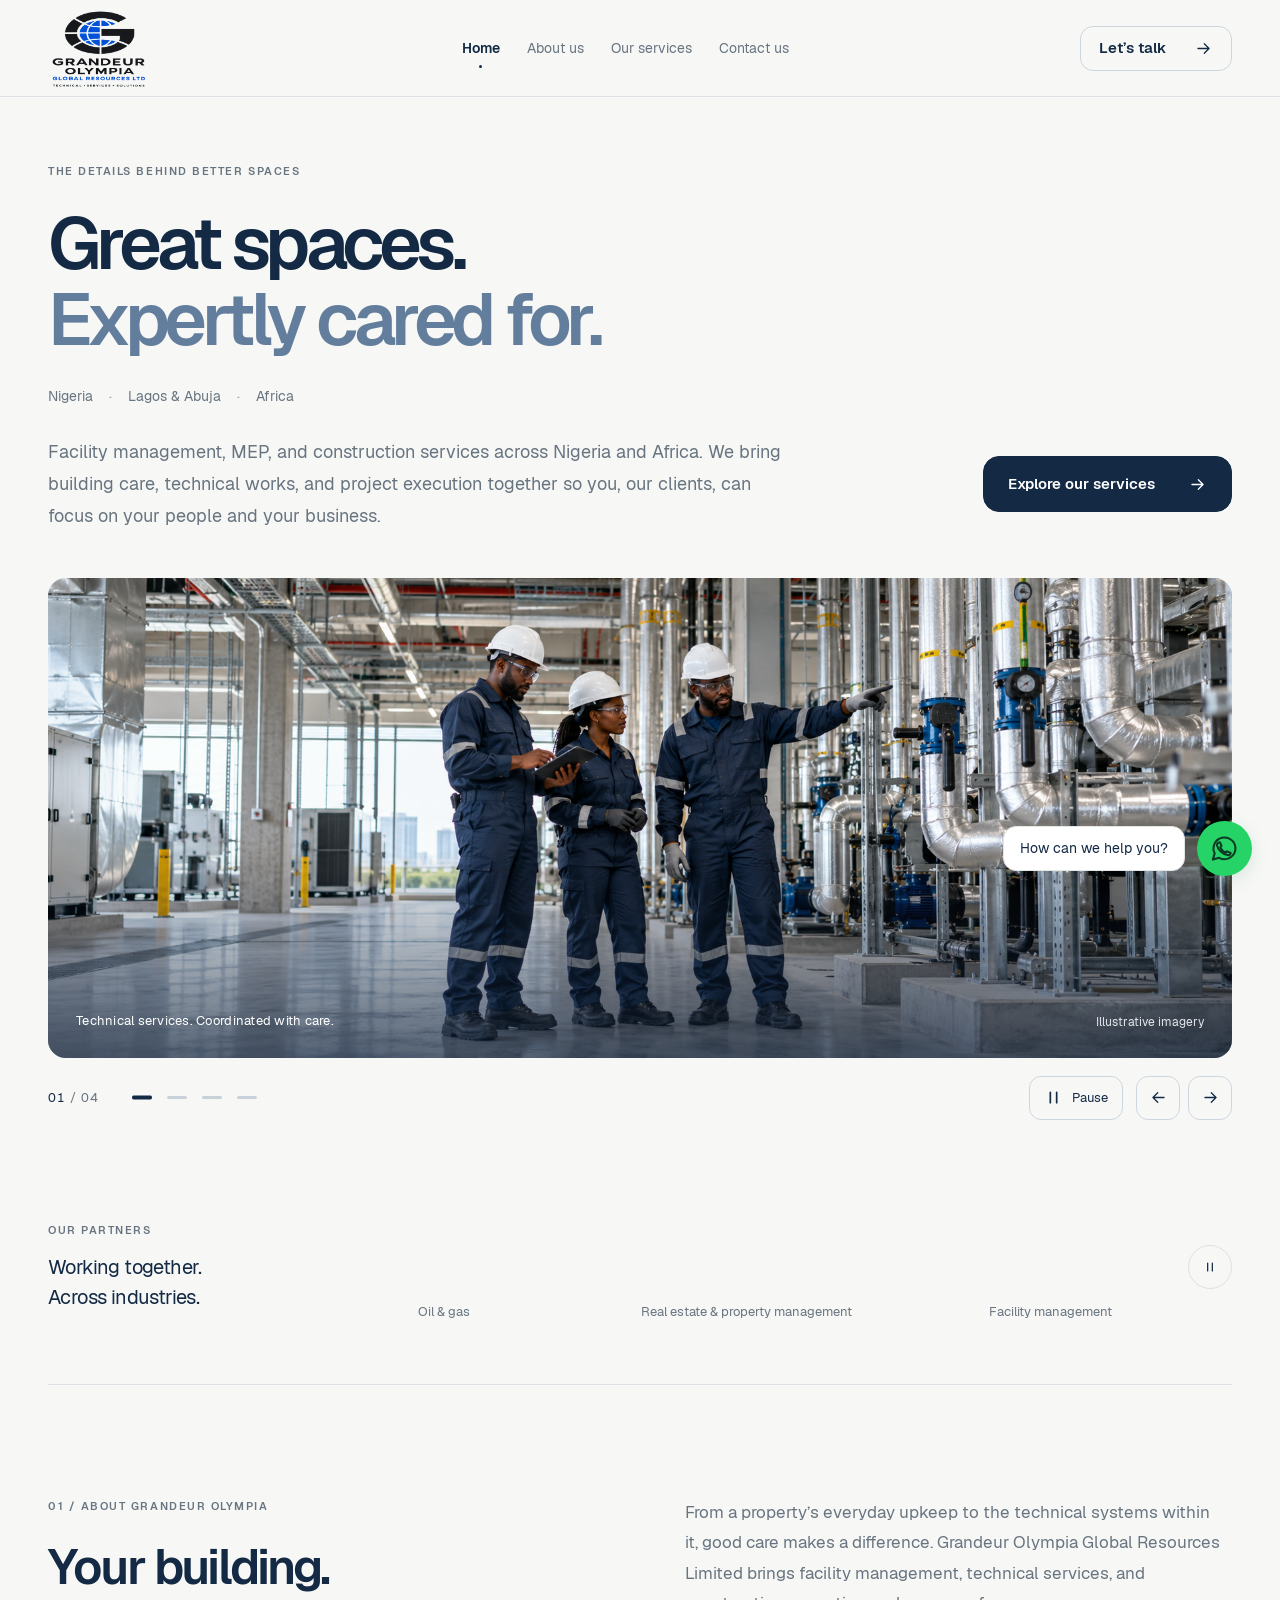
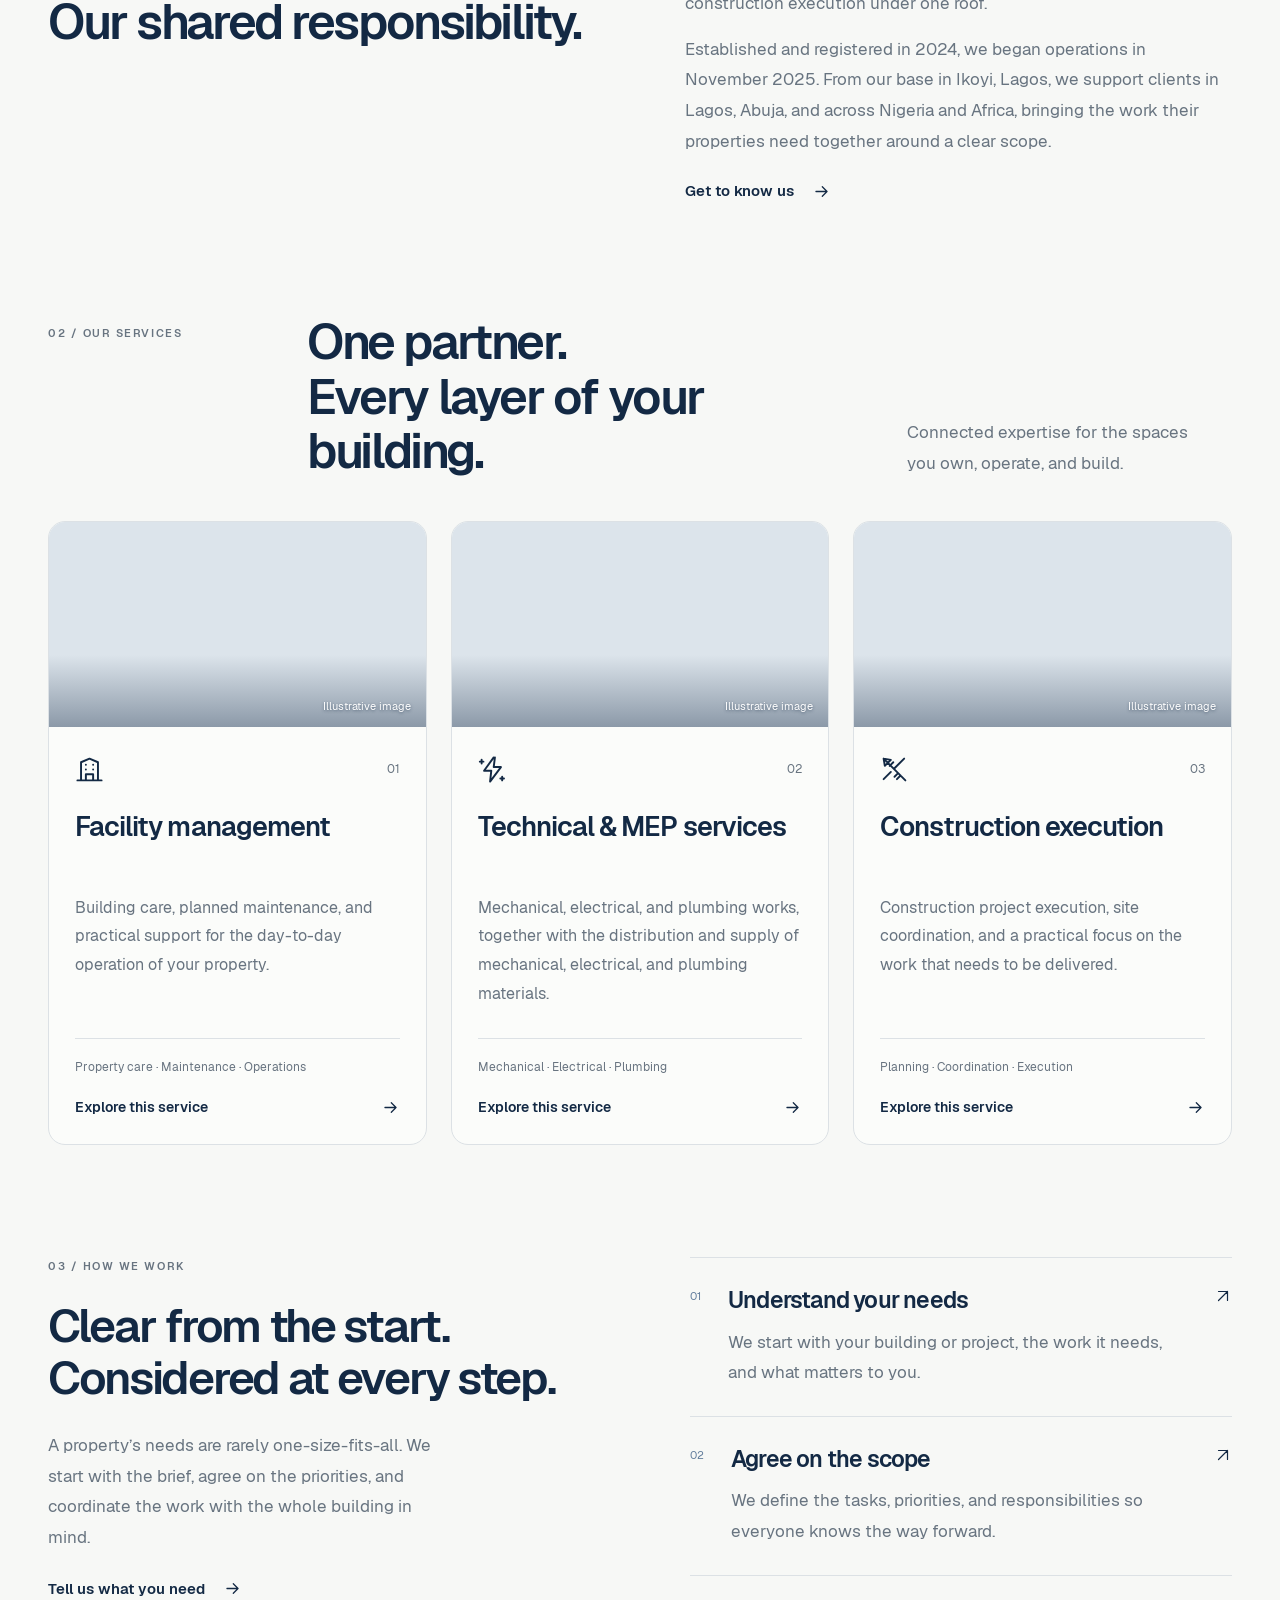
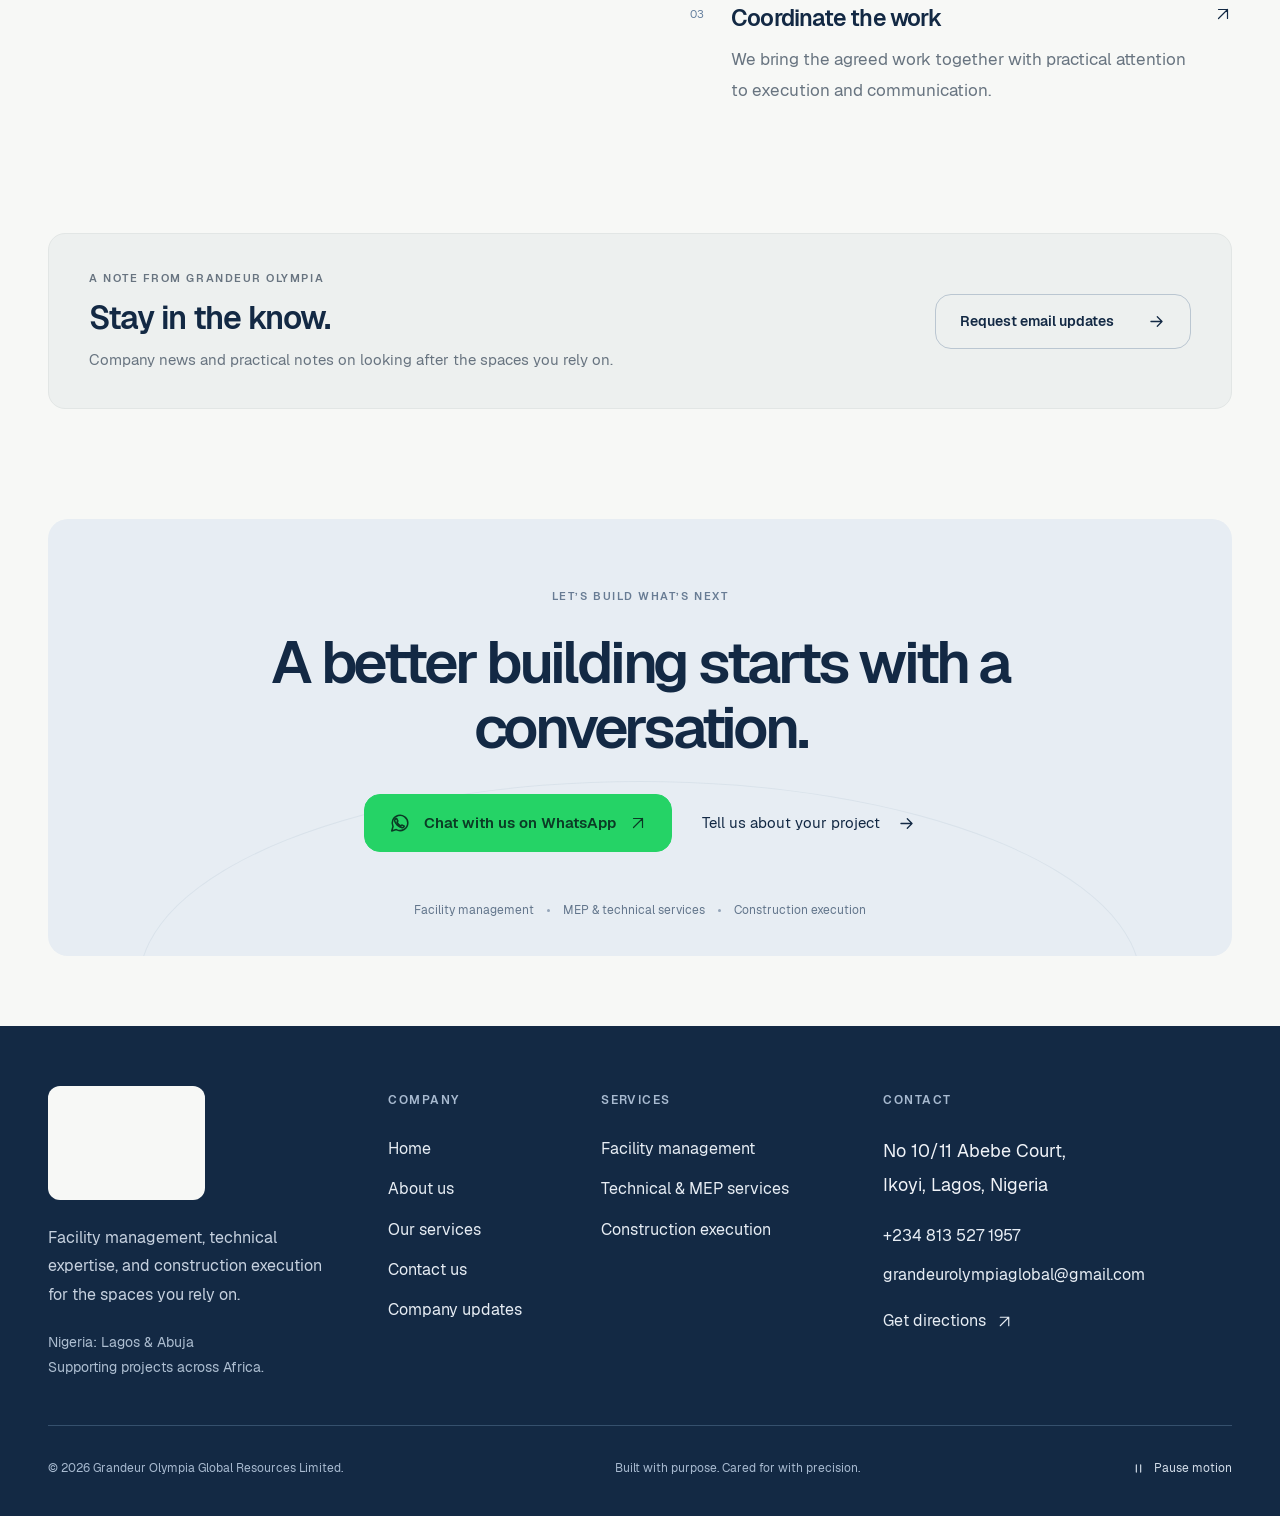
==== index.html @ 8fbef714 "Add lazy loading for images" ====
<!doctype html>
<html lang="en"><head><meta charset="utf-8"><meta name="viewport" content="width=device-width, initial-scale=1"><meta name="theme-color" content="#132944"><meta name="robots" content="index,follow"><title>Facility Management, MEP & Construction in Nigeria | Grandeur Olympia</title><meta name="description" content="Grandeur Olympia Global Resources Limited provides facility management, technical and MEP services, and construction execution for clients across Nigeria, including Lagos and Abuja, and across Africa."><meta property="og:type" content="website"><meta property="og:title" content="Facility Management, MEP & Construction in Nigeria | Grandeur Olympia"><meta property="og:description" content="Grandeur Olympia Global Resources Limited provides facility management, technical and MEP services, and construction execution for clients across Nigeria, including Lagos and Abuja, and across Africa."><meta property="og:locale" content="en_NG"><link rel="icon" href="./assets/favicon.svg" type="image/svg+xml"><link rel="preload" href="./assets/Geist-Regular.ttf" as="font" type="font/ttf" crossorigin><link rel="stylesheet" href="./styles.css?v=20261023-logo"><link rel="stylesheet" href="./quiet.css?v=20261027-materials-distribution"><script type="application/ld+json">{"@context":"https://schema.org","@type":"Organization","name":"Grandeur Olympia Global Resources Limited","foundingDate":"2024","areaServed":[{"@type":"Country","name":"Nigeria"},{"@type":"City","name":"Lagos"},{"@type":"City","name":"Abuja"},{"@type":"Place","name":"Africa"}],"email":"grandeurolympiaglobal@gmail.com","telephone":"+2348135271957","description":"Facility management, mechanical, electrical and plumbing services, and construction project execution across Nigeria and Africa.","address":{"@type":"PostalAddress","streetAddress":"No 10/11 Abebe Court, Ikoyi","addressLocality":"Lagos","addressCountry":"NG"},"contactPoint":{"@type":"ContactPoint","telephone":"+2348135271957","contactType":"customer service","email":"grandeurolympiaglobal@gmail.com","availableLanguage":"English"}}</script><script defer src="./quiet.js?v=20261027-materials-distribution"></script></head><body id="top" class="quiet-theme" data-concept="01" data-page="home"><a class="skip" href="#main">Skip to content</a><header class="site-header quiet-header"><div class="wrap nav-row"><a class="brand" href="./index.html" aria-label="Grandeur Olympia home"><img class="brand-logo" src="./assets/grandeur-olympia-logo-refined.png" width="1374" height="1145" alt="Grandeur Olympia Global Resources Limited" decoding="async"></a><nav class="desktop-nav quiet-main-nav" aria-label="Main navigation"><a href="./index.html" aria-current="page">Home</a><a href="./about.html" >About us</a><a href="./services.html" >Our services</a><a href="./contact.html" >Contact us</a></nav><div class="quiet-nav-actions"><a class="button nav-button" href="./contact.html">Let’s talk <svg viewBox="0 0 24 24" fill="none" aria-hidden="true"><path d="M5 12h14M13 6l6 6-6 6"/></svg></a><button class="quiet-menu-toggle" type="button" aria-controls="quiet-mobile-nav" aria-expanded="false" aria-label="Open navigation" hidden><svg viewBox="0 0 24 24" fill="none" aria-hidden="true"><path d="M4 8h16M4 16h16"/></svg></button></div></div><nav class="quiet-mobile-nav wrap" id="quiet-mobile-nav" aria-label="Mobile navigation" hidden><a href="./index.html" aria-current="page">Home</a><a href="./about.html" >About us</a><a href="./services.html" >Our services</a><a href="./contact.html" >Contact us</a></nav></header><main id="main"><section class="hero-one wrap"><div class="hero-one-copy"><span class="eyebrow quiet-reveal">THE DETAILS BEHIND BETTER SPACES</span><h1 class="quiet-reveal">Great spaces.<br><span>Expertly cared for.</span></h1><div class="quiet-hero-coverage quiet-reveal"><span>Nigeria</span><span>Lagos & Abuja</span><span>Africa</span></div><div class="hero-one-bottom quiet-reveal"><p>Facility management, MEP, and construction services across Nigeria and Africa. We bring building care, technical works, and project execution together so you, our clients, can focus on your people and your business.</p><a class="button" href="./services.html">Explore our services <svg viewBox="0 0 24 24" fill="none" aria-hidden="true"><path d="M5 12h14M13 6l6 6-6 6"/></svg></a></div></div><section class="quiet-visual-story quiet-reveal" role="region" aria-roledescription="carousel" aria-label="Technical services and MEP work" data-hero-gallery><div class="quiet-visual-slides"><figure class="architectural-frame quiet-gallery-slide" data-gallery-slide role="group" aria-roledescription="slide" aria-label="1 of 4: Technical services. Coordinated with care." ><img src="./assets/technical-services-hero.png" width="2172" height="724" alt="Illustrative technical team coordinating a commercial building services inspection" fetchpriority="high"><figcaption><span>Technical services. Coordinated with care.</span><span>Illustrative imagery</span></figcaption></figure><figure class="architectural-frame quiet-gallery-slide" data-gallery-slide role="group" aria-roledescription="slide" aria-label="2 of 4: Mechanical services. The detail behind your building." hidden><img data-src="./assets/mep-mechanical.png" width="2172" height="724" alt="Illustrative technician inspecting a commercial HVAC chiller" decoding="async"><figcaption><span>Mechanical services. The detail behind your building.</span><span>Illustrative imagery</span></figcaption></figure><figure class="architectural-frame quiet-gallery-slide" data-gallery-slide role="group" aria-roledescription="slide" aria-label="3 of 4: Electrical services. The detail behind your building." hidden><img data-src="./assets/mep-electrical.png" width="2172" height="724" alt="Illustrative engineer inspecting closed electrical distribution cabinets" decoding="async"><figcaption><span>Electrical services. The detail behind your building.</span><span>Illustrative imagery</span></figcaption></figure><figure class="architectural-frame quiet-gallery-slide" data-gallery-slide role="group" aria-roledescription="slide" aria-label="4 of 4: Plumbing services. The detail behind your building." hidden><img data-src="./assets/mep-plumbing.png" width="2172" height="724" alt="Illustrative plumbing technician inspecting a water booster pump system" decoding="async"><figcaption><span>Plumbing services. The detail behind your building.</span><span>Illustrative imagery</span></figcaption></figure></div><div class="quiet-gallery-controls" data-gallery-controls hidden><div class="quiet-gallery-pagination"><span class="quiet-gallery-count" aria-hidden="true"><span data-gallery-current>01</span> / 04</span><div class="quiet-gallery-dots" aria-label="Choose a service image"><button type="button" data-gallery-dot="0" aria-label="Show image 1: Technical services. Coordinated with care." aria-pressed="true"><span></span></button><button type="button" data-gallery-dot="1" aria-label="Show image 2: Mechanical services. The detail behind your building." aria-pressed="false"><span></span></button><button type="button" data-gallery-dot="2" aria-label="Show image 3: Electrical services. The detail behind your building." aria-pressed="false"><span></span></button><button type="button" data-gallery-dot="3" aria-label="Show image 4: Plumbing services. The detail behind your building." aria-pressed="false"><span></span></button></div></div><div class="quiet-gallery-actions"><button type="button" data-gallery-pause aria-pressed="false" aria-label="Pause slideshow"><svg viewBox="0 0 18 18" fill="none" aria-hidden="true"><path d="M6 4v10M12 4v10"/></svg><span>Pause</span></button><button type="button" data-gallery-prev aria-label="Previous service image"><svg viewBox="0 0 24 24" fill="none" aria-hidden="true"><path d="M19 12H5m6-6-6 6 6 6"/></svg></button><button type="button" data-gallery-next aria-label="Next service image"><svg viewBox="0 0 24 24" fill="none" aria-hidden="true"><path d="M5 12h14M13 6l6 6-6 6"/></svg></button></div></div><p class="quiet-sr-only" aria-live="polite" aria-atomic="true" data-gallery-status></p></section></section><section class="quiet-companies wrap quiet-reveal" aria-labelledby="company-heading"><div class="quiet-company-intro"><span class="eyebrow">OUR PARTNERS</span><h2 id="company-heading">Working together.<br>Across industries.</h2></div><div class="quiet-company-window"><div class="quiet-company-track"><ul class="quiet-company-group" ><li><a class="quiet-partner" href="https://www.arionenergyservices.com/" target="_blank" rel="noopener" ><span class="quiet-partner-art"><img src="./assets/partners/arion-energy.png" alt="Arion Energy Services" width="220" height="74" loading="lazy" decoding="async"></span><span class="quiet-partner-industry">Oil & gas</span></a></li><li><a class="quiet-partner" href="https://updcplc.com/" target="_blank" rel="noopener" ><span class="quiet-partner-art"><img src="./assets/partners/updc-plc.png" alt="UPDC Plc" width="220" height="74" loading="lazy" decoding="async"></span><span class="quiet-partner-industry">Real estate & property management</span></a></li><li><a class="quiet-partner" href="https://edgefm.org/" target="_blank" rel="noopener" ><span class="quiet-partner-art"><img src="./assets/partners/edge-fm.png" alt="Edge Facility Managers" width="220" height="74" loading="lazy" decoding="async"></span><span class="quiet-partner-industry">Facility management</span></a></li></ul><ul class="quiet-company-group" aria-hidden="true"><li><a class="quiet-partner" href="https://www.arionenergyservices.com/" target="_blank" rel="noopener" tabindex="-1"><span class="quiet-partner-art"><img src="./assets/partners/arion-energy.png" alt="Arion Energy Services" width="220" height="74" loading="lazy" decoding="async"></span><span class="quiet-partner-industry">Oil & gas</span></a></li><li><a class="quiet-partner" href="https://updcplc.com/" target="_blank" rel="noopener" tabindex="-1"><span class="quiet-partner-art"><img src="./assets/partners/updc-plc.png" alt="UPDC Plc" width="220" height="74" loading="lazy" decoding="async"></span><span class="quiet-partner-industry">Real estate & property management</span></a></li><li><a class="quiet-partner" href="https://edgefm.org/" target="_blank" rel="noopener" tabindex="-1"><span class="quiet-partner-art"><img src="./assets/partners/edge-fm.png" alt="Edge Facility Managers" width="220" height="74" loading="lazy" decoding="async"></span><span class="quiet-partner-industry">Facility management</span></a></li></ul></div></div><button class="quiet-company-pause" type="button" data-marquee-pause aria-label="Pause partner logos" aria-pressed="false"><svg viewBox="0 0 18 18" fill="none" aria-hidden="true"><path d="M6 4v10M12 4v10"/></svg></button></section><section class="quiet-about-teaser section wrap" aria-labelledby="about-heading"><div class="quiet-reveal"><span class="eyebrow">01 / ABOUT GRANDEUR OLYMPIA</span><h2 id="about-heading">Your building.<br>Our shared responsibility.</h2></div><div class="quiet-reveal"><p>From a property’s everyday upkeep to the technical systems within it, good care makes a difference. Grandeur Olympia Global Resources Limited brings facility management, technical services, and construction execution under one roof.</p><p>Established and registered in 2024, we began operations in November 2025. From our base in Ikoyi, Lagos, we support clients in Lagos, Abuja, and across Nigeria and Africa, bringing the work their properties need together around a clear scope.</p><a class="text-link" href="./about.html">Get to know us <svg viewBox="0 0 24 24" fill="none" aria-hidden="true"><path d="M5 12h14M13 6l6 6-6 6"/></svg></a></div></section><section class="section wrap" aria-labelledby="services-heading"><div class="section-heading quiet-reveal"><span class="eyebrow">02 / OUR SERVICES</span><h2 id="services-heading">One partner.<br>Every layer of your building.</h2><p>Connected expertise for the spaces you own, operate, and build.</p></div><div class="service-grid quiet-service-grid"><article class="service-card quiet-reveal"><figure class="quiet-card-photo"><img src="./assets/facility-management-care.png" alt="Illustrative facility team inspecting building services at a commercial property" width="1536" height="1024" loading="lazy" decoding="async"><figcaption>Illustrative image</figcaption></figure><div class="service-card-top"><svg viewBox="0 0 24 24" fill="none" aria-hidden="true"><path d="M5 21V6l7-3 7 3v15M2 21h20M9 21v-5h6v5M9 8h.01M15 8h.01M9 12h.01M15 12h.01"/></svg><span>01</span></div><h3>Facility management</h3><p>Building care, planned maintenance, and practical support for the day-to-day operation of your property.</p><div class="service-tags">Property care · Maintenance · Operations</div><a class="text-link quiet-service-link" href="./services.html#facility-management">Explore this service <svg viewBox="0 0 24 24" fill="none" aria-hidden="true"><path d="M5 12h14M13 6l6 6-6 6"/></svg></a></article><article class="service-card quiet-reveal"><figure class="quiet-card-photo"><img src="./assets/mep-mechanical.png" alt="Illustrative mechanical technician inspecting a commercial HVAC system" width="2172" height="724" loading="lazy" decoding="async"><figcaption>Illustrative image</figcaption></figure><div class="service-card-top"><svg viewBox="0 0 24 24" fill="none" aria-hidden="true"><path d="M13 2 5 13h6l-1 9 9-12h-6l1-8M3 4v3M1.5 5.5h3M20 18v3M18.5 19.5h3"/></svg><span>02</span></div><h3>Technical & MEP services</h3><p>Mechanical, electrical, and plumbing works, together with the distribution and supply of mechanical, electrical, and plumbing materials.</p><div class="service-tags">Mechanical · Electrical · Plumbing</div><a class="text-link quiet-service-link" href="./services.html#mep">Explore this service <svg viewBox="0 0 24 24" fill="none" aria-hidden="true"><path d="M5 12h14M13 6l6 6-6 6"/></svg></a></article><article class="service-card quiet-reveal"><figure class="quiet-card-photo"><img src="./assets/construction-execution-team.png" alt="Illustrative site professionals reviewing construction drawings at a building site" width="1536" height="1024" loading="lazy" decoding="async"><figcaption>Illustrative image</figcaption></figure><div class="service-card-top"><svg viewBox="0 0 24 24" fill="none" aria-hidden="true"><path d="m3 20 6-6M12 11l8-8M3 3l18 18M3 3l1 6 5-5-6-1M15 15l-3 3M17 17l-3 3M8 9l3-3"/></svg><span>03</span></div><h3>Construction execution</h3><p>Construction project execution, site coordination, and a practical focus on the work that needs to be delivered.</p><div class="service-tags">Planning · Coordination · Execution</div><a class="text-link quiet-service-link" href="./services.html#construction">Explore this service <svg viewBox="0 0 24 24" fill="none" aria-hidden="true"><path d="M5 12h14M13 6l6 6-6 6"/></svg></a></article></div></section><section class="approach-one section wrap" aria-labelledby="approach-heading"><div class="approach-intro quiet-reveal"><span class="eyebrow">03 / HOW WE WORK</span><h2 id="approach-heading">Clear from the start.<br>Considered at every step.</h2><p>A property’s needs are rarely one-size-fits-all. We start with the brief, agree on the priorities, and coordinate the work with the whole building in mind.</p><a class="text-link" href="./contact.html">Tell us what you need <svg viewBox="0 0 24 24" fill="none" aria-hidden="true"><path d="M5 12h14M13 6l6 6-6 6"/></svg></a></div><div class="process-list"><article class="process-step quiet-reveal"><span>01</span><div><h3>Understand your needs</h3><p>We start with your building or project, the work it needs, and what matters to you.</p></div><svg viewBox="0 0 24 24" fill="none" aria-hidden="true"><path d="M6 18 18 6M6 6h12v12"/></svg></article><article class="process-step quiet-reveal"><span>02</span><div><h3>Agree on the scope</h3><p>We define the tasks, priorities, and responsibilities so everyone knows the way forward.</p></div><svg viewBox="0 0 24 24" fill="none" aria-hidden="true"><path d="M6 18 18 6M6 6h12v12"/></svg></article><article class="process-step quiet-reveal"><span>03</span><div><h3>Coordinate the work</h3><p>We bring the agreed work together with practical attention to execution and communication.</p></div><svg viewBox="0 0 24 24" fill="none" aria-hidden="true"><path d="M6 18 18 6M6 6h12v12"/></svg></article></div></section><section class="quiet-newsletter-band wrap quiet-reveal" aria-labelledby="updates-heading"><div><span class="eyebrow">A NOTE FROM GRANDEUR OLYMPIA</span><h2 id="updates-heading">Stay in the know.</h2><p>Company news and practical notes on looking after the spaces you rely on.</p></div><a class="button quiet-button-outline" href="mailto:grandeurolympiaglobal@gmail.com?subject=Email%20updates" data-newsletter-open>Request email updates <svg viewBox="0 0 24 24" fill="none" aria-hidden="true"><path d="M5 12h14M13 6l6 6-6 6"/></svg></a></section><section class="contact-section wrap quiet-reveal"><div class="contact-panel"><span class="eyebrow">LET’S BUILD WHAT’S NEXT</span><h2>A better building starts with a conversation.</h2><div class="contact-actions"><a class="button quiet-whatsapp-button" href="https://wa.me/2348135271957?text=Hello%20Grandeur%20Olympia%2C%20I%E2%80%99d%20like%20to%20discuss%20a%20building%20or%20project." target="_blank" rel="noopener"><svg viewBox="0 0 24 24" fill="none" aria-hidden="true"><path d="M20.5 11.7a8.5 8.5 0 0 1-12.6 7.5L3 20.6l1.4-4.8a8.5 8.5 0 1 1 16.1-4.1Z"/><path d="m8.4 7.2 1.3 2.7-1 1.2a8.5 8.5 0 0 0 4.2 4.1l1.1-1 2.8 1.2c-.4 1.3-1.4 1.9-2.5 1.7-3.9-.7-7.4-4.2-8.1-7.5-.2-1.1.6-2.2 2.2-2.4Z"/></svg>Chat with us on WhatsApp <svg viewBox="0 0 24 24" fill="none" aria-hidden="true"><path d="M6 18 18 6M6 6h12v12"/></svg></a><a class="contact-email" href="./contact.html">Tell us about your project <svg viewBox="0 0 24 24" fill="none" aria-hidden="true"><path d="M5 12h14M13 6l6 6-6 6"/></svg></a></div><div class="contact-fine"><span>Facility management</span><i></i><span>MEP & technical services</span><i></i><span>Construction execution</span></div></div></section></main><footer class="quiet-footer"><div class="wrap"><div class="quiet-footer-grid"><div class="quiet-footer-brand"><a class="brand" href="./index.html" aria-label="Grandeur Olympia home"><img class="brand-logo" src="./assets/grandeur-olympia-logo-refined.png" width="1374" height="1145" alt="Grandeur Olympia Global Resources Limited" decoding="async" loading="lazy" decoding="async"></a><p>Facility management, technical expertise, and construction execution for the spaces you rely on.</p><span class="quiet-footer-area">Nigeria: Lagos & Abuja<br>Supporting projects across Africa.</span></div><nav class="quiet-footer-column" aria-label="Footer navigation"><h2>Company</h2><a href="./index.html" >Home</a><a href="./about.html" >About us</a><a href="./services.html" >Our services</a><a href="./contact.html" >Contact us</a><a href="mailto:grandeurolympiaglobal@gmail.com?subject=Email%20updates" data-newsletter-open>Company updates</a></nav><nav class="quiet-footer-column" aria-label="Footer services"><h2>Services</h2><a href="./services.html#facility-management">Facility management</a><a href="./services.html#mep">Technical & MEP services</a><a href="./services.html#construction">Construction execution</a></nav><div class="quiet-footer-column quiet-footer-contact"><h2>Contact</h2><address class="quiet-office-address"><span>No 10/11 Abebe Court,</span><span>Ikoyi, Lagos, Nigeria</span></address><a href="tel:+2348135271957">+234 813 527 1957</a><a href="mailto:grandeurolympiaglobal@gmail.com">grandeurolympiaglobal@gmail.com</a><a class="quiet-footer-directions" href="https://www.google.com/maps/search/?api=1&query=No%2010%2F11%20Abebe%20Court%2C%20Ikoyi%2C%20Lagos%2C%20Nigeria" target="_blank" rel="noopener">Get directions <svg viewBox="0 0 24 24" fill="none" aria-hidden="true"><path d="M6 18 18 6M6 6h12v12"/></svg></a></div></div><div class="quiet-footer-bottom"><span>© 2026 Grandeur Olympia Global Resources Limited.</span><span>Built with purpose. Cared for with precision.</span><button type="button" class="quiet-motion-toggle" data-motion-toggle aria-pressed="false"><svg viewBox="0 0 18 18" fill="none" aria-hidden="true"><path d="M6 4v10M12 4v10"/></svg><span>Pause motion</span></button></div></div></footer><aside class="quiet-help" aria-label="WhatsApp help"><section class="quiet-help-panel" id="quiet-help-panel" aria-labelledby="help-title" hidden><div class="quiet-help-head"><span><svg viewBox="0 0 24 24" fill="none" aria-hidden="true"><path d="M20.5 11.7a8.5 8.5 0 0 1-12.6 7.5L3 20.6l1.4-4.8a8.5 8.5 0 1 1 16.1-4.1Z"/><path d="m8.4 7.2 1.3 2.7-1 1.2a8.5 8.5 0 0 0 4.2 4.1l1.1-1 2.8 1.2c-.4 1.3-1.4 1.9-2.5 1.7-3.9-.7-7.4-4.2-8.1-7.5-.2-1.1.6-2.2 2.2-2.4Z"/></svg> GRANDEUR OLYMPIA</span><button type="button" aria-label="Close WhatsApp help" data-help-close><svg viewBox="0 0 24 24" fill="none" aria-hidden="true"><path d="m6 6 12 12M6 18 18 6"/></svg></button></div><div class="quiet-help-body"><span class="eyebrow">LET’S START WITH YOUR NEEDS</span><h2 id="help-title">How can we help you?</h2><p>Choose a topic to start a conversation with us on WhatsApp.</p><div class="quiet-help-options"><a href="https://wa.me/2348135271957?text=Hello%20Grandeur%20Olympia%2C%20I%E2%80%99d%20like%20help%20with%20facility%20management." target="_blank" rel="noopener">Facility management<svg viewBox="0 0 24 24" fill="none" aria-hidden="true"><path d="M5 12h14M13 6l6 6-6 6"/></svg></a><a href="https://wa.me/2348135271957?text=Hello%20Grandeur%20Olympia%2C%20I%E2%80%99d%20like%20help%20with%20technical%20%26%20mep%20services." target="_blank" rel="noopener">Technical & MEP services<svg viewBox="0 0 24 24" fill="none" aria-hidden="true"><path d="M5 12h14M13 6l6 6-6 6"/></svg></a><a href="https://wa.me/2348135271957?text=Hello%20Grandeur%20Olympia%2C%20I%E2%80%99d%20like%20help%20with%20construction%20execution." target="_blank" rel="noopener">Construction execution<svg viewBox="0 0 24 24" fill="none" aria-hidden="true"><path d="M5 12h14M13 6l6 6-6 6"/></svg></a></div><a class="button quiet-whatsapp-button" href="https://wa.me/2348135271957?text=Hello%20Grandeur%20Olympia%2C%20I%20have%20a%20question%20about%20your%20services." target="_blank" rel="noopener">Start a WhatsApp chat <svg viewBox="0 0 24 24" fill="none" aria-hidden="true"><path d="M6 18 18 6M6 6h12v12"/></svg></a></div></section><button class="quiet-help-launcher" type="button" aria-controls="quiet-help-panel" aria-expanded="false" aria-label="How can we help you? Open WhatsApp contact options" data-help-toggle><span class="quiet-help-label">How can we help you?</span><span class="quiet-help-bubble"><svg viewBox="0 0 24 24" fill="none" aria-hidden="true"><path d="M20.5 11.7a8.5 8.5 0 0 1-12.6 7.5L3 20.6l1.4-4.8a8.5 8.5 0 1 1 16.1-4.1Z"/><path d="m8.4 7.2 1.3 2.7-1 1.2a8.5 8.5 0 0 0 4.2 4.1l1.1-1 2.8 1.2c-.4 1.3-1.4 1.9-2.5 1.7-3.9-.7-7.4-4.2-8.1-7.5-.2-1.1.6-2.2 2.2-2.4Z"/></svg></span></button></aside><dialog class="quiet-newsletter-dialog" id="newsletter-dialog" aria-labelledby="newsletter-title" aria-describedby="newsletter-description"><button type="button" class="quiet-dialog-close" aria-label="Close email updates prompt" data-newsletter-close><svg viewBox="0 0 24 24" fill="none" aria-hidden="true"><path d="m6 6 12 12M6 18 18 6"/></svg></button><div class="quiet-newsletter-symbol" aria-hidden="true"><svg viewBox="0 0 32 32" fill="none"><rect x="5" y="8" width="22" height="17" rx="3"/><path d="m6 10 10 8 10-8"/></svg></div><span class="eyebrow">A NOTE FROM GRANDEUR OLYMPIA</span><h2 id="newsletter-title" tabindex="-1">Better spaces.<br>A little more insight.</h2><p id="newsletter-description">Request company news and practical notes on caring for your building, delivered by email.</p><form data-newsletter-form action="mailto:grandeurolympiaglobal@gmail.com" method="get"><div class="quiet-field"><label for="newsletter-email">Email address</label><input id="newsletter-email" name="email" type="email" autocomplete="email" maxlength="254" required placeholder="you@company.com"></div><label class="quiet-consent"><input name="consent" type="checkbox" required><span>I’d like to receive Grandeur Olympia news and updates by email.</span></label><button class="button quiet-newsletter-submit" type="submit">Request email updates <svg viewBox="0 0 24 24" fill="none" aria-hidden="true"><path d="M5 12h14M13 6l6 6-6 6"/></svg></button><p class="quiet-form-hint">Opens your email app to send your subscription request.</p><p class="quiet-form-status" role="status" data-newsletter-status></p><a class="quiet-mail-fallback" href="mailto:grandeurolympiaglobal@gmail.com?subject=Newsletter%20subscription%20request" data-newsletter-fallback hidden>Open the prepared email again <svg viewBox="0 0 24 24" fill="none" aria-hidden="true"><path d="M5 12h14M13 6l6 6-6 6"/></svg></a></form><details class="quiet-email-note"><summary>How your email is used</summary><p>Your email and consent are included in the request you send to our company inbox. You can ask to stop receiving updates by replying to an email or contacting us at grandeurolympiaglobal@gmail.com.</p></details><button class="quiet-skip-updates" type="button" data-newsletter-close>Maybe later</button></dialog><noscript><style>.quiet-main-nav{display:flex!important;flex-wrap:wrap;gap:12px}.quiet-nav-actions{display:none}.quiet-header .nav-row{height:auto;min-height:90px;flex-wrap:wrap;padding-bottom:14px}</style></noscript></body></html>
---- styles.css ----
@font-face{font-family:Geist;src:url('./assets/Geist-Regular.ttf') format('truetype');font-weight:400;font-display:swap}
@font-face{font-family:Geist;src:url('./assets/Geist-SemiBold.ttf') format('truetype');font-weight:600;font-display:swap}
@font-face{font-family:Geist;src:url('./assets/Geist-Bold.ttf') format('truetype');font-weight:700;font-display:swap}
:root{--navy:#132944;--muted:#687480;--paper:#f7f8f6;--line:#dce1e5;--blue:#637e9d;--ease:cubic-bezier(.22,1,.36,1);font-family:Geist,Arial,sans-serif;color:var(--navy);background:var(--paper);font-synthesis:none}
*{box-sizing:border-box}html{scroll-behavior:smooth;scroll-padding-top:110px}body{margin:0;font-size:16px;line-height:1.5}a{color:inherit;text-decoration:none}button{font:inherit}a,button{-webkit-tap-highlight-color:transparent}a:focus-visible,button:focus-visible{outline:3px solid #9bb2cf;outline-offset:6px}button{cursor:pointer}p,h1,h2,h3,figure{margin:0}img{display:block;width:100%;height:100%;object-fit:cover}svg{stroke:currentColor;stroke-width:1.6;stroke-linecap:round;stroke-linejoin:round}.wrap{width:min(calc(100% - 96px),1280px);margin-inline:auto}.skip{position:fixed;top:-80px;background:var(--navy);color:white;padding:15px;z-index:100}.skip:focus{top:0}.eyebrow{display:block;font-size:10px;line-height:1.6;letter-spacing:.14em;font-weight:600;text-transform:uppercase}h1{font-size:clamp(48px,5.7vw,81px);font-weight:600;line-height:1.045;letter-spacing:-.062em}h2{font-size:clamp(35px,3.8vw,52px);font-weight:600;line-height:1.12;letter-spacing:-.05em}h3{font-weight:600;letter-spacing:-.035em}::selection{background:#d0dcec;color:#132944}.button{display:inline-flex;align-items:center;justify-content:center;gap:33px;min-height:56px;padding:17px 24px;border:1px solid var(--navy);border-radius:16px;background:var(--navy);color:white;font-size:13px;font-weight:600;line-height:1.2;transition:background .25s,box-shadow .3s,transform .35s var(--ease)}.button svg,.text-link svg,.contact-email svg{width:19px;height:19px;flex:0 0 auto;transition:transform .35s var(--ease)}.button:hover{background:#29476c;transform:translateY(-2px);box-shadow:0 8px 24px #13294416}.button:hover svg,.text-link:hover svg,.contact-email:hover svg{transform:translateX(3px)}.brand{display:flex;align-items:center;gap:12px;white-space:nowrap}.brand-mark{width:35px;height:39px;flex:0 0 auto}.brand>span{display:block;font-size:19px;font-weight:600;letter-spacing:-.055em;line-height:1.15}.brand-sub{display:block;font-size:7px;letter-spacing:.19em;font-weight:400;margin-top:5px}.site-header{background:#f7f8f6ee;backdrop-filter:blur(16px);position:sticky;top:0;z-index:20;border-bottom:1px solid var(--line)}.nav-row{height:96px;display:flex;align-items:center;justify-content:space-between;gap:30px}.desktop-nav{display:flex;gap:30px;color:var(--muted);font-size:12px}.desktop-nav a:hover{color:var(--navy)}.nav-button{background:transparent;color:var(--navy);border-color:#ccd4dc;min-height:44px;padding:12px 18px;border-radius:13px;gap:28px}.nav-button:hover{color:white}.section{padding-top:112px}.section-heading{display:grid;grid-template-columns:.65fr 1.7fr 1fr;align-items:end;gap:48px;margin-bottom:42px}.section-heading>.eyebrow{align-self:start;padding-top:9px;color:var(--muted)}.section-heading>p{font-size:14px;line-height:1.75;color:var(--muted);max-width:260px}.text-link{display:inline-flex;align-items:center;gap:18px;font-size:13px;font-weight:600}.reveal{opacity:0;transform:translateY(22px);transition:opacity .9s var(--ease) var(--delay,0ms),transform .9s var(--ease) var(--delay,0ms)}.reveal.visible{opacity:1;transform:none}
/* Direction 01 — quiet authority */
.hero-one{padding-top:65px}.hero-one-copy>.eyebrow{color:var(--muted);margin-bottom:25px}.hero-one h1>span{color:var(--blue)}.hero-one-bottom{display:flex;align-items:flex-end;justify-content:space-between;gap:40px;margin-top:28px;margin-bottom:45px}.hero-one-bottom>p{font-size:15px;color:var(--muted);max-width:520px;line-height:1.75}.hero-one-bottom .button{flex-shrink:0}.architectural-frame{height:450px;border-radius:18px;overflow:hidden;position:relative;background:#dde3e8}.architectural-frame img{object-position:center 52%}.architectural-frame:after{content:'';position:absolute;inset:50% 0 0;background:linear-gradient(transparent,#10213890)}.architectural-frame figcaption{position:absolute;bottom:26px;left:28px;right:28px;display:flex;justify-content:space-between;gap:20px;color:white;z-index:1;font-size:9px;letter-spacing:.13em}.architectural-frame figcaption>span:last-child{font-size:10px;letter-spacing:0;color:#e3e7ec}.image-stamp{position:absolute;top:26px;right:26px;display:flex;align-items:center;gap:13px;padding:13px 17px;background:#f7f8f6ed;backdrop-filter:blur(10px);border-radius:12px;font-size:27px;font-weight:600;letter-spacing:-.09em}.image-stamp>span{font-size:8px;font-weight:400;letter-spacing:.1em;line-height:1.6}.service-grid{display:grid;grid-template-columns:repeat(3,1fr);gap:19px}.service-card{border:1px solid var(--line);border-radius:17px;padding:28px;background:#fbfcfa}.service-card-top{display:flex;align-items:center;justify-content:space-between;margin-bottom:48px}.service-card-top svg{width:29px;height:29px}.service-card-top>span{font-size:10px;color:var(--muted)}.service-card h3{font-size:23px;line-height:1.2;max-width:240px}.service-card p{font-size:13px;line-height:1.8;color:var(--muted);margin-top:17px;max-width:300px}.service-tags{border-top:1px solid var(--line);padding-top:18px;margin-top:29px;font-size:9px;color:var(--muted);word-spacing:2px}.approach-one,.approach-three{display:grid;grid-template-columns:1fr 1fr;gap:130px}.approach-intro>.eyebrow{margin-bottom:25px;color:var(--muted)}.approach-intro>p{font-size:14px;line-height:1.8;color:var(--muted);max-width:390px;margin-top:26px}.approach-intro .text-link{margin-top:25px}.process-step{border-top:1px solid var(--line);padding:25px 0 28px;display:flex;align-items:flex-start;gap:27px}.process-step>span{font-size:11px;color:var(--blue);padding-top:5px}.process-step h3{font-size:20px}.process-step p{font-size:13px;color:var(--muted);line-height:1.8;max-width:340px;margin-top:9px}.process-step>svg{width:18px;height:18px;flex:0 0 auto;margin-left:auto;margin-top:4px}.contact-section{padding-block:110px 70px}.contact-panel{padding:68px 40px 35px;background:#e7edf3;border-radius:20px;text-align:center;position:relative;overflow:hidden}.contact-panel:before{content:'';width:1000px;height:400px;border:1px solid #bccbd955;position:absolute;left:50%;top:60%;transform:translateX(-50%);border-radius:50%;pointer-events:none}.contact-panel>.eyebrow{color:#687c94;margin-bottom:24px;position:relative}.contact-panel h2{font-size:clamp(40px,4.6vw,66px);letter-spacing:-.055em;max-width:780px;margin:auto;position:relative}.contact-actions{display:flex;justify-content:center;align-items:center;gap:30px;margin-top:33px;position:relative}.contact-email{display:inline-flex;align-items:center;gap:17px;font-size:12px}.contact-fine{display:flex;justify-content:center;align-items:center;gap:13px;margin-top:49px;font-size:9px;color:#63768c;position:relative}.contact-fine i{width:3px;height:3px;border-radius:50%;background:#95a5b9}.footer{padding-top:37px;padding-bottom:130px;border-top:1px solid var(--line)}.footer-upper{display:flex;justify-content:space-between;align-items:flex-start;margin-bottom:33px}.footer-upper>p{font-size:12px;color:var(--muted);text-align:right;line-height:1.8}.footer-lower{display:grid;grid-template-columns:1.3fr 1fr 1.3fr auto;align-items:end;gap:25px;color:var(--muted);font-size:10px;line-height:1.8}.footer-lower address{font-style:normal}.footer-lower a:hover{text-decoration:underline;text-underline-offset:4px}.footer-lower>span{white-space:nowrap}.concept-dock{position:fixed;bottom:20px;left:50%;transform:translateX(-50%);z-index:30;display:flex;align-items:center;gap:5px;padding:7px;background:#fffffff5;color:#132944;border:1px solid #d8dfe7;border-radius:18px;box-shadow:0 12px 40px #0c203522;backdrop-filter:blur(20px);font-size:10px;white-space:nowrap}.dock-compare{display:flex;align-items:center;gap:7px;padding:4px 10px}.dock-compare .brand-mark{width:22px;height:24px}.dock-divider{width:1px;height:22px;background:#e1e5e9;margin-right:4px}.dock-link{padding:11px 14px;border-radius:11px;display:flex;align-items:center;gap:7px;color:#75808b}.dock-link>span:first-child{font-size:9px}.dock-link.selected{background:#132944;color:white}.dock-link:not(.selected):hover{background:#edf1f5;color:#132944}.motion{display:grid;place-items:center;width:32px;height:34px;background:none;border:0;color:#75808b;border-radius:9px}.motion:hover{background:#edf1f5}.motion svg{width:14px;height:14px}
/* Direction 02 — engineered to perform */
body[data-concept="02"]{--paper:#0d1c30;--navy:#e8eef6;--muted:#97a7bb;--line:#ffffff1c;--blue:#8ba6ca;background:var(--paper);color:var(--navy)}
body[data-concept="02"] .site-header{background:#0d1c30e8}body[data-concept="02"] .nav-button{border-color:#526277;background:transparent;color:#e8eef6}body[data-concept="02"] .button{background:#e0e9f2;color:#132944;border-color:#e0e9f2}body[data-concept="02"] .button:hover{background:white}body[data-concept="02"] .nav-button:hover{color:#132944}.hero-two{display:grid;grid-template-columns:1.15fr 1fr;align-items:center;gap:8px;min-height:660px;padding-top:50px;padding-bottom:45px}.hero-two .eyebrow{color:#a4b7cf;display:flex;align-items:center;gap:9px;margin-bottom:28px;font-size:9px}.live-dot{width:5px;height:5px;display:inline-block;border-radius:50%;background:#a4bad4;box-shadow:0 0 0 4px #a4bad416}.hero-two h1{font-size:clamp(43px,4.65vw,67px);line-height:1.08}.hero-two h1>span{color:#849fc2}.hero-two-copy>p{font-size:14px;line-height:1.8;max-width:415px;color:var(--muted);margin-top:26px}.hero-two-actions{display:flex;align-items:center;gap:24px;margin-top:29px}.hero-two-actions>span{font-size:8px;letter-spacing:.13em;color:var(--muted)}.building-visual{position:relative;min-height:520px}.building-grid{position:absolute;inset:0;background-image:linear-gradient(#88a6d008 1px,transparent 1px),linear-gradient(90deg,#88a6d008 1px,transparent 1px);background-size:30px 30px;mask-image:radial-gradient(ellipse,black 30%,transparent 72%)}.building-svg{position:relative;z-index:1;width:100%;height:510px;stroke-width:1;overflow:visible}.technical-ring{position:absolute;left:50%;top:54%;border:1px solid #7497c015;border-radius:50%;width:460px;height:230px;transform:translate(-50%,-50%) rotate(-28deg)}.ring-two{width:540px;height:300px}.building-shell{animation:building-rise 6s ease-in-out infinite;transform-origin:center}.system-electric{animation:current-flow 7s linear infinite}.system-label{position:absolute;z-index:2;color:#9aafc8;font-size:8px;letter-spacing:.12em;display:flex;align-items:center;gap:7px}.system-label i{width:4px;height:4px;border-radius:50%;background:#9bb6d4}.label-m{left:9%;top:15%}.label-e{right:0%;top:34%}.label-e i{background:#dfc798}.label-p{left:9%;bottom:19%}.label-p i{background:#64b7cb}.drawing-caption{display:flex;justify-content:space-between;position:relative;padding-inline:20px;font-size:7px;letter-spacing:.11em;color:#667f9f}.capability-strip{display:flex;justify-content:space-between;align-items:center;border-block:1px solid var(--line);padding-block:22px;font-size:9px;letter-spacing:.12em;color:#8a9eb9}.strip-arrow{font-size:23px}.technical-service{display:grid;grid-template-columns:80px 1.2fr 1fr 35px;gap:30px;align-items:center;border-top:1px solid var(--line);padding:32px 0}.technical-service:last-child{border-bottom:1px solid var(--line)}.service-index{font-size:11px;color:#6c88ac}.technical-service h3{font-size:27px;margin-bottom:9px}.technical-service>div>span{font-size:9px;color:#7f98b8}.technical-service>p{font-size:13px;line-height:1.8;color:var(--muted);max-width:360px}.technical-service>svg{width:28px;height:28px;color:#a5bad4}.approach-two .section-heading{grid-template-columns:.65fr 2.7fr}.process-grid{display:grid;grid-template-columns:repeat(3,1fr);gap:42px;margin-top:60px}.process-grid article{position:relative;border-top:1px solid #7391b0;padding-top:23px}.process-grid article:before{content:'';position:absolute;top:-3px;left:0;width:5px;height:5px;background:#aac2dc;border-radius:50%}.process-grid article>span{font-size:10px;color:#7492b6}.process-grid h3{font-size:25px;margin-top:20px}.process-grid p{font-size:13px;color:var(--muted);margin-top:12px;line-height:1.8;max-width:300px}body[data-concept="02"] .contact-panel{background:#182e4a;border:1px solid #ffffff10}body[data-concept="02"] .contact-panel:before{border-color:#7397c21c}body[data-concept="02"] .contact-panel>.eyebrow,body[data-concept="02"] .contact-fine{color:#91a8c4}
@keyframes building-rise{0%,100%{transform:translateY(0)}50%{transform:translateY(-8px)}}@keyframes current-flow{to{stroke-dashoffset:-100}}
/* Direction 03 — places with purpose */
body[data-concept="03"]{--paper:#f5f2eb;--muted:#757770;--line:#dadbd2;--blue:#71839b}.hero-three{padding-top:58px}.hero-three-title{position:relative}.hero-three-title>.eyebrow{margin-bottom:23px;color:var(--muted)}.hero-three h1{font-size:clamp(48px,5.6vw,80px)}.hero-three h1>span{color:#7d8b9e}.hero-three-title>div{position:absolute;right:0;bottom:7px;width:280px}.hero-three-title>div>p{font-size:13px;color:var(--muted);line-height:1.8;margin-bottom:19px}.hero-three-title .button{font-size:11px;gap:20px;min-height:49px;padding:14px 18px}.editorial-photo{height:460px;position:relative;margin-top:45px;overflow:hidden;border-radius:180px 18px 18px 18px;background:#d1d5d5}.editorial-photo img{object-position:center 58%;filter:saturate(.65) sepia(.1)}.editorial-photo:after{content:'';position:absolute;inset:50% 0 0;background:linear-gradient(transparent,#152a3b99)}.editorial-photo figcaption{position:absolute;bottom:27px;left:32px;right:32px;display:flex;justify-content:space-between;font-size:9px;letter-spacing:.12em;color:white;z-index:1}.photo-side{position:absolute;top:30px;right:25px;font-size:8px;letter-spacing:.15em;writing-mode:vertical-rl;color:white}.intro-three{display:grid;grid-template-columns:.65fr 1.7fr 1fr;gap:48px;align-items:start}.intro-three>.eyebrow{max-width:145px;color:var(--muted);margin-top:9px}.intro-three h2>span{color:#7d8b9e}.intro-three p{font-size:13px;line-height:1.8;color:var(--muted)}.intro-three p+p{margin-top:17px}.editorial-services{display:grid;grid-template-columns:repeat(3,1fr);gap:25px}.editorial-service-visual{height:240px;background:#e6e9e6;position:relative;border-radius:15px;display:grid;place-items:center;overflow:hidden;margin-bottom:23px}.editorial-service-visual:before,.editorial-service-visual:after{content:'';position:absolute;width:250px;height:250px;border:1px solid #13294415;transform:rotate(30deg);border-radius:45px}.editorial-service-visual:after{width:180px;height:180px}.editorial-service-visual svg{width:66px;height:66px;stroke-width:.8;z-index:1}.editorial-service-visual>span:first-child{position:absolute;top:20px;left:22px;font-size:10px}.editorial-service-visual>span:last-child{position:absolute;bottom:20px;left:22px;font-size:8px;letter-spacing:.13em;color:#667167}.visual-1{background:#dbe3ec}.visual-1:before,.visual-1:after{transform:rotate(0deg);border-radius:50%}.visual-2{background:#e8e1d5}.visual-2:before,.visual-2:after{border-radius:0;transform:rotate(45deg)}.editorial-services h3{font-size:23px;max-width:260px;line-height:1.2}.editorial-services p{font-size:13px;line-height:1.8;color:var(--muted);margin-top:15px;max-width:320px}.editorial-services .text-link{font-size:11px;margin-top:22px;padding-top:17px;border-top:1px solid var(--line);display:flex;justify-content:space-between}.approach-three{gap:130px}.approach-three .process-list{background:#edece5;border-radius:17px;padding:6px 27px}.approach-three .process-step{padding-block:24px}.approach-three .process-step:first-child{border:0}body[data-concept="03"] .site-header{background:#f5f2ebeb}body[data-concept="03"] .contact-panel{background:#e3e7df}body[data-concept="03"] .contact-panel h2{color:var(--navy)}
/* Concept gallery */
.gallery{padding-bottom:0}.gallery-header{height:112px;display:flex;align-items:center;justify-content:space-between;border-bottom:1px solid var(--line)}.study-brand{display:flex;align-items:center;gap:12px}.study-brand>span{font-size:18px;font-weight:600;letter-spacing:-.045em;line-height:1.2}.study-brand>span>span{display:block;font-size:7px;font-weight:400;letter-spacing:.18em;margin-top:5px}.study-status{font-size:8px;letter-spacing:.14em;color:var(--muted);display:flex;align-items:center;gap:9px}.study-status i{width:5px;height:5px;border-radius:50%;background:#728baa;box-shadow:0 0 0 4px #728baa0e}.gallery-intro{display:flex;justify-content:space-between;gap:60px;align-items:flex-end;padding-block:66px 56px}.gallery-intro .eyebrow{color:var(--muted);margin-bottom:21px;font-size:9px}.gallery-intro h1{font-size:clamp(48px,5.2vw,73px)}.gallery-intro h1>span{color:#7d90aa}.gallery-intro>p{font-size:14px;line-height:1.8;color:var(--muted);max-width:340px;margin-bottom:5px}.draft-grid{display:grid;grid-template-columns:repeat(3,1fr);gap:25px}.draft-card{min-width:0}.draft-preview{height:300px;background:#e9edf0;border:1px solid #dce1e6;border-radius:14px;position:relative;overflow:hidden;transition:box-shadow .4s,transform .5s var(--ease)}.draft-card:hover .draft-preview{box-shadow:0 12px 35px #13294414;transform:translateY(-5px)}.mini{width:100%;height:100%;padding:20px;overflow:hidden}.mini-nav{font-size:9px;font-weight:600;letter-spacing:-.04em;display:flex;justify-content:space-between;align-items:center;margin-bottom:25px}.mini-nav>span{font-size:3.7px;letter-spacing:0;font-weight:400}.mini-eyebrow{font-size:4.5px;letter-spacing:.12em;margin-bottom:8px;color:#6d7d8c}.mini strong{display:block;font-size:26px;line-height:1.05;letter-spacing:-.055em;font-weight:600}.mini em{font-style:normal;color:#7b8ea6}.mini-caption{font-size:5px;margin-top:9px;color:#6d7d8c}.mini-photo{height:129px;margin-top:16px;position:relative;border-radius:6px;overflow:hidden}.mini-photo img{object-position:center}.mini-photo>span{position:absolute;left:10px;bottom:8px;color:white;letter-spacing:.1em;font-size:4px}.mini-one{background:#f8f9f7}.mini-two{background:#0d1c30;color:#e6eef6;padding-top:20px}.mini-two .mini-nav{margin-bottom:33px}.mini-two .mini-eyebrow{font-size:3.6px;color:#8ba6c7}.mini-two strong{font-size:21px;line-height:1.1}.mini-dark-grid{display:grid;grid-template-columns:1fr .9fr;gap:9px;align-items:center}.mini-pill{display:inline-block;font-size:4px;padding:8px;border-radius:5px;background:#e0e9f2;color:#132944;margin-top:13px}.mini-blueprint{height:150px;display:grid;place-items:center;perspective:400px;background-image:linear-gradient(#88a6d008 1px,transparent 1px),linear-gradient(90deg,#88a6d008 1px,transparent 1px);background-size:12px 12px}.mini-building{width:76px;height:118px;border:1px solid #718cac;background:#203956;transform:rotateY(-25deg) rotateX(8deg) rotateZ(-8deg);position:relative;box-shadow:15px 12px 0 #142d49;display:flex;flex-direction:column;justify-content:space-evenly}.mini-building:after{content:'';position:absolute;left:35%;top:0;bottom:0;width:1px;background:#c2b48e;box-shadow:24px 0 #78a4b4}.mini-building i{display:block;width:100%;border-top:1px solid #7590af}.mini-stripe{border-block:1px solid #ffffff1c;padding-block:13px;margin-top:20px;font-size:4px;letter-spacing:.1em;color:#8ba6c7}.mini-three{background:#f5f2eb}.mini-three .mini-photo{height:145px;border-radius:50px 6px 6px 6px}.mini-three strong{font-size:25px}.mini-inset{position:absolute;bottom:12px;right:10px;background:#f5f2ebee;padding:10px;border-radius:6px;display:flex;align-items:center;gap:7px;font-size:13px;letter-spacing:-.08em}.mini-inset>span{font-size:4px;line-height:1.5;letter-spacing:.04em}.preview-hover{position:absolute;inset:auto 14px 14px;background:#fffffff0;backdrop-filter:blur(8px);border-radius:10px;display:flex;justify-content:space-between;align-items:center;padding:14px;font-size:10px;opacity:0;transform:translateY(7px);transition:.3s}.preview-hover svg{width:16px;height:16px}.draft-card:hover .preview-hover,.draft-card:focus-visible .preview-hover{opacity:1;transform:none}.draft-card-title{display:flex;gap:12px;align-items:center;margin-top:22px}.draft-card-title>span{font-size:10px;color:#8494a8}.draft-card-title h2{font-size:21px;letter-spacing:-.04em}.draft-card-title>svg{width:17px;height:17px;margin-left:auto}.draft-note{font-size:11px;color:#687b91;margin-top:9px}.draft-description{font-size:12px;color:var(--muted);line-height:1.8;margin-top:15px;max-width:340px}.draft-open{display:flex;gap:15px;align-items:center;margin-top:22px;font-size:11px;font-weight:600}.draft-open>svg{width:17px;height:17px;transition:transform .3s}.draft-card:hover .draft-open>svg{transform:translateX(4px)}.study-foot{display:grid;grid-template-columns:1.3fr 1fr auto;gap:60px;padding-block:38px;margin-top:58px;border-top:1px solid var(--line)}.study-foot .eyebrow{font-size:8px;color:var(--muted);margin-bottom:13px}.study-foot>div>p{font-size:16px;line-height:1.6;letter-spacing:-.02em}.study-foot>div:nth-child(2){display:grid;align-content:center;gap:6px;font-size:10px;color:var(--muted)}.study-foot>p{align-self:center;font-size:10px;line-height:1.9;color:#8a939a}.gallery-footer{display:flex;justify-content:space-between;font-size:7px;letter-spacing:.1em;color:#919ba5;border-top:1px solid var(--line);padding-block:24px}
@media(min-width:1550px){.draft-preview{height:330px}.mini{padding:24px}.mini-photo{height:146px}.mini-three .mini-photo{height:165px}.mini strong{font-size:29px}.mini-two strong{font-size:23px}}
@media(max-width:1100px){.wrap{width:calc(100% - 64px)}.nav-row{height:84px}.desktop-nav{gap:20px}.brand>span{font-size:17px}.section-heading{gap:25px;grid-template-columns:.7fr 1.6fr 1fr}.approach-one,.approach-three{gap:60px}.footer-lower{grid-template-columns:1fr 1fr;gap:20px}.hero-three-title>div{width:230px}.hero-three h1{font-size:58px}.gallery-intro{gap:40px}.gallery-intro>p{max-width:290px;font-size:13px}.draft-grid{gap:20px}.draft-preview{height:260px}.mini{padding:15px}.mini strong{font-size:22px}.mini-two strong{font-size:17px}.mini-photo{height:108px}.mini-three .mini-photo{height:123px}.mini-three strong{font-size:21px}.mini-nav{font-size:7px;margin-bottom:20px}.mini-nav>span{font-size:3px}.mini-building{width:55px;height:96px}.mini-dark-grid{gap:5px}.mini-blueprint{height:128px}.mini-two .mini-nav{margin-bottom:26px}.draft-card-title h2{font-size:18px}.study-foot{gap:35px}.hero-two{gap:0;grid-template-columns:1.1fr 1fr}.hero-two-actions{gap:12px;align-items:flex-start;flex-direction:column}.building-visual{min-height:450px}.building-svg{height:450px}.technical-ring{width:330px}.ring-two{width:390px}.hero-two h1{font-size:47px}.technical-service{grid-template-columns:45px 1.2fr 1fr 28px;gap:20px}.technical-service h3{font-size:23px}.service-card{padding:23px}.service-card h3{font-size:21px}.editorial-service-visual{height:200px}}
@media(max-width:800px){.desktop-nav{display:none}.nav-row{height:80px}.section{padding-top:75px}.section-heading{grid-template-columns:1fr 1.7fr;gap:22px}.section-heading>.eyebrow{grid-column:1/-1}.section-heading>p{max-width:260px}.hero-one{padding-top:45px}.hero-one h1{font-size:60px}.hero-one-bottom{align-items:flex-start;gap:30px}.hero-one-bottom>p{max-width:370px;font-size:13px}.button{gap:22px;padding:16px 20px;font-size:12px}.architectural-frame{height:370px}.service-grid{gap:13px}.service-card{padding:20px}.service-card-top{margin-bottom:32px}.service-card h3{font-size:19px}.service-card p{font-size:12px}.service-tags{font-size:8px}.approach-one,.approach-three{gap:40px;grid-template-columns:1fr 1fr}.approach-intro h2{font-size:35px}.approach-intro>p{font-size:13px}.process-step{gap:17px}.process-step h3{font-size:18px}.contact-section{padding-block:75px 50px}.contact-panel{padding:50px 28px 30px}.contact-panel h2{font-size:46px}.contact-fine{font-size:8px;gap:9px}.footer{padding-bottom:120px}.dock-link{padding:11px 10px}.hero-two{grid-template-columns:1fr;gap:30px;padding-top:45px}.hero-two h1{font-size:65px}.hero-two-copy>p{max-width:500px}.hero-two-actions{flex-direction:row;align-items:center;gap:25px}.building-visual{max-width:510px;margin:auto;min-height:440px}.building-svg{height:440px}.system-label{font-size:7px}.hero-two>div:last-child{width:100%}.capability-strip{font-size:7px}.technical-service{grid-template-columns:35px 1fr 1fr;gap:18px}.technical-service>svg{display:none}.technical-service h3{font-size:21px}.technical-service>p{font-size:12px}.approach-two .section-heading{grid-template-columns:1fr}.process-grid{gap:25px}.hero-three h1{font-size:56px}.hero-three-title>div{position:static;width:auto;display:flex;justify-content:space-between;align-items:center;gap:30px;margin-top:26px}.hero-three-title>div>p{margin-bottom:0}.editorial-photo{height:380px;margin-top:30px;border-top-left-radius:120px}.intro-three{grid-template-columns:1fr 1fr;gap:25px}.intro-three>.eyebrow{grid-column:1/-1;max-width:none;margin-top:0}.intro-three h2{font-size:37px}.editorial-services{gap:18px}.editorial-service-visual{height:180px}.editorial-services h3{font-size:20px}.editorial-services p{font-size:12px}.editorial-services .text-link{font-size:10px;gap:10px}.approach-three .process-list{padding:6px 20px}.gallery-intro{display:block;padding-block:46px 35px}.gallery-intro h1{font-size:62px}.gallery-intro>p{margin-top:25px;max-width:530px}.draft-grid{gap:16px}.draft-preview{height:230px}.mini{padding:12px}.mini-nav{font-size:6px;margin-bottom:19px}.mini-nav>span{display:none}.mini-eyebrow{font-size:3.5px}.mini strong{font-size:20px}.mini-two strong{font-size:14px}.mini-caption{font-size:4px}.mini-photo{height:95px;margin-top:13px}.mini-three .mini-photo{height:108px}.mini-three strong{font-size:19px}.mini-dark-grid{grid-template-columns:1fr}.mini-two .mini-nav{margin-bottom:20px}.mini-blueprint{position:absolute;right:9px;bottom:40px;width:70px;height:100px}.mini-building{width:34px;height:65px;opacity:.65}.mini-building:after{box-shadow:12px 0 #78a4b4}.mini-stripe{font-size:3px;margin-top:36px}.mini-pill{position:relative;z-index:1}.draft-card-title{gap:6px}.draft-card-title h2{font-size:16px}.draft-card-title>span{font-size:8px}.draft-card-title>svg{width:12px;height:12px}.draft-note{font-size:9px}.draft-description{font-size:11px}.study-foot{grid-template-columns:1.3fr 1fr;gap:25px}.study-foot>p{grid-column:1/-1}.gallery-header{height:90px}.study-status{font-size:6px}.study-brand>span{font-size:16px}}
@media(max-width:600px){.wrap{width:calc(100% - 40px)}h1{font-size:47px}h2{font-size:34px}.nav-row{height:75px;gap:15px}.brand{gap:8px}.brand-mark{width:28px;height:32px}.brand>span{font-size:16px}.brand-sub{font-size:5.5px;margin-top:4px}.nav-button{font-size:10px;min-height:39px;padding:10px 12px;gap:10px;border-radius:11px}.nav-button svg{width:15px}.eyebrow{font-size:8px}.hero-one{padding-top:39px}.hero-one-copy>.eyebrow{margin-bottom:21px}.hero-one h1{font-size:45px;letter-spacing:-.06em}.hero-one-bottom{display:block;margin-top:23px;margin-bottom:29px}.hero-one-bottom>p{font-size:13px;max-width:400px;line-height:1.8}.hero-one-bottom .button{margin-top:23px}.architectural-frame{height:300px;border-radius:13px}.architectural-frame img{object-position:58% 50%}.image-stamp{top:17px;right:17px;padding:10px 13px;font-size:22px;border-radius:9px}.image-stamp>span{font-size:6px}.architectural-frame figcaption{bottom:18px;left:18px;right:18px;display:block;font-size:7px}.architectural-frame figcaption>span:last-child{display:block;font-size:8px;margin-top:6px}.section{padding-top:60px}.section-heading{display:block;margin-bottom:30px}.section-heading>.eyebrow{padding:0;margin-bottom:19px}.section-heading>p{margin-top:19px;max-width:320px;font-size:13px}.service-grid{grid-template-columns:1fr;gap:15px}.service-card{padding:25px}.service-card-top{margin-bottom:27px}.service-card h3{font-size:25px;max-width:none}.service-card p{font-size:13px;max-width:100%}.service-tags{font-size:9px;margin-top:22px;padding-top:15px}.service-card-top>span{font-size:10px}.approach-one,.approach-three{grid-template-columns:1fr;gap:32px}.approach-intro h2{font-size:34px}.approach-intro>.eyebrow{margin-bottom:19px}.approach-intro>p{margin-top:20px}.process-step{padding-block:23px;gap:20px}.process-step h3{font-size:21px}.process-step p{font-size:13px}.contact-section{padding-block:60px 40px}.contact-panel{padding:42px 23px 26px;border-radius:15px}.contact-panel>.eyebrow{margin-bottom:22px;font-size:7px}.contact-panel h2{font-size:38px}.contact-actions{flex-direction:column;gap:20px;margin-top:27px}.contact-actions .button{font-size:11px;min-height:51px}.contact-email{font-size:11px}.contact-fine{flex-wrap:wrap;gap:8px;margin-top:30px;font-size:7px}.contact-fine i{display:none}.contact-fine>span:last-child{flex-basis:100%}.footer{padding-top:28px;padding-bottom:120px}.footer-upper{gap:15px;align-items:center;margin-bottom:25px}.footer-upper>.brand>span{font-size:14px}.footer-upper>p{font-size:9px}.footer-lower{grid-template-columns:1fr;gap:17px;font-size:10px}.footer-company{max-width:250px}.concept-dock{bottom:13px;width:calc(100% - 30px);max-width:380px;justify-content:space-between;padding:6px;border-radius:16px}.dock-compare{font-size:9px;gap:5px;padding:4px 7px}.dock-compare .brand-mark{width:20px;height:23px}.dock-divider{margin:0}.dock-link{padding:9px 14px;gap:0;min-height:36px}.dock-link>span:first-child{font-size:11px}.dock-link .dock-name{display:none}.motion{width:28px}.hero-two{padding-top:40px;padding-bottom:26px;gap:19px}.hero-two .eyebrow{font-size:7px;margin-bottom:23px}.hero-two h1{font-size:45px;line-height:1.1}.hero-two-copy>p{font-size:13px;margin-top:23px}.hero-two-actions{flex-direction:column;align-items:flex-start;gap:18px}.hero-two-actions>span{font-size:7px}.building-visual{min-height:350px;max-width:390px}.building-svg{height:340px}.technical-ring{width:280px;height:150px}.ring-two{width:330px;height:195px}.system-label{font-size:6px}.label-e{right:0%;top:34%}.label-m{left:9%;top:14%}.label-p{left:8%;bottom:19%}.drawing-caption{padding:0;font-size:5px}.capability-strip{font-size:6px;letter-spacing:.03em;gap:12px;padding-block:17px}.strip-arrow{font-size:16px}.technical-service{grid-template-columns:25px 1fr;gap:12px;padding-block:25px}.technical-service h3{font-size:24px;line-height:1.2}.technical-service>div>span{font-size:8px}.technical-service>p{grid-column:2;font-size:13px;margin-top:7px}.service-index{align-self:start;padding-top:5px;font-size:9px}.process-grid{grid-template-columns:1fr;gap:29px;margin-top:34px}.process-grid article{display:grid;grid-template-columns:25px 1fr;gap:8px 15px;padding-top:20px}.process-grid article>span{padding-top:5px}.process-grid h3{margin:0;font-size:24px}.process-grid p{grid-column:2;font-size:13px;margin-top:0;max-width:none}.hero-three{padding-top:39px}.hero-three-title>.eyebrow{margin-bottom:20px}.hero-three h1{font-size:43px}.hero-three-title>div{display:block;margin-top:23px}.hero-three-title>div>p{font-size:13px}.hero-three-title .button{margin-top:20px}.editorial-photo{height:330px;margin-top:28px;border-radius:85px 13px 13px 13px}.editorial-photo img{object-position:61% center}.editorial-photo figcaption{left:21px;right:18px;bottom:20px;display:block;font-size:7px}.editorial-photo figcaption>span:last-child{display:block;font-size:6px;opacity:.7;margin-top:8px}.photo-side{font-size:6px;right:17px}.intro-three{grid-template-columns:1fr;gap:20px}.intro-three h2{font-size:37px}.intro-three p{max-width:400px}.editorial-services{grid-template-columns:1fr;gap:35px}.editorial-service-visual{height:215px;margin-bottom:22px}.editorial-services h3{font-size:25px;max-width:none}.editorial-services p{font-size:13px;max-width:none}.editorial-services .text-link{font-size:12px;margin-top:21px}.approach-three .process-list{padding-inline:22px}.approach-three .process-step h3{font-size:19px}.gallery-header{height:86px}.study-status{font-size:5.5px;max-width:85px;gap:8px;line-height:1.7}.study-brand{gap:7px}.study-brand>span{font-size:15px}.study-brand>span>span{font-size:5px}.study-brand .brand-mark{width:28px;height:32px}.gallery-intro{padding-block:39px 33px}.gallery-intro .eyebrow{font-size:7px;margin-bottom:18px}.gallery-intro h1{font-size:46px}.gallery-intro>p{font-size:13px;margin-top:22px}.draft-grid{grid-template-columns:1fr;gap:37px}.draft-preview{height:310px}.mini{padding:22px}.mini-nav{font-size:10px;margin-bottom:25px}.mini-nav>span{display:block;font-size:4px}.mini-eyebrow{font-size:5px}.mini strong{font-size:29px}.mini-caption{font-size:6px}.mini-photo{height:140px;margin-top:18px}.mini-three strong{font-size:28px}.mini-three .mini-photo{height:148px}.mini-three .mini-inset{font-size:16px;padding:12px}.mini-three .mini-inset>span{font-size:5px}.mini-two .mini-nav{margin-bottom:31px}.mini-two strong{font-size:24px}.mini-two .mini-eyebrow{font-size:4px}.mini-dark-grid{grid-template-columns:1.2fr 1fr}.mini-blueprint{position:static;height:160px;width:auto}.mini-building{width:63px;height:105px;opacity:1}.mini-building:after{box-shadow:20px 0 #78a4b4}.mini-pill{font-size:5px;padding:9px;margin-top:17px}.mini-stripe{font-size:5px;margin-top:23px;padding-block:15px}.draft-card-title{margin-top:19px;gap:12px}.draft-card-title h2{font-size:25px}.draft-card-title>span{font-size:10px}.draft-card-title>svg{width:19px;height:19px}.draft-note{font-size:11px;margin-top:9px}.draft-description{font-size:12px;max-width:100%;margin-top:13px}.draft-open{font-size:12px;margin-top:18px}.study-foot{margin-top:40px;padding-block:29px;gap:26px;grid-template-columns:1fr}.study-foot>div>p{font-size:17px}.study-foot>div:nth-child(2){font-size:11px}.study-foot>p{font-size:10px}.gallery-footer{gap:25px;font-size:6px;line-height:1.8;padding-block:20px}.gallery-footer>span{max-width:150px}.preview-hover{display:none}}
@media(prefers-reduced-motion:reduce){html{scroll-behavior:auto}*,*:before,*:after{animation:none!important;transition:none!important}.reveal{opacity:1;transform:none}.button:hover,.draft-card:hover .draft-preview{transform:none}}
html.motion-paused{scroll-behavior:auto}html.motion-paused *,html.motion-paused *:before,html.motion-paused *:after{animation:none!important;transition:none!important}html.motion-paused .reveal{opacity:1;transform:none}
.technical-ring{max-width:100%}

/* Refined company artwork; retain the three existing layouts and palettes. */
.brand,.study-brand{flex:0 0 auto;line-height:0;gap:0}
.brand-logo{display:block;width:122px;height:84px;object-fit:contain;object-position:left center;flex:0 0 auto}
.brand-symbol{position:relative;display:inline-block;width:36px;aspect-ratio:970/600;overflow:hidden;flex:0 0 auto;line-height:0}
.brand-symbol>img{position:absolute;width:141.6495%;height:auto;max-width:none;left:-22.4742%;top:-10.8333%;object-fit:contain}
.footer-upper>.brand .brand-logo{width:174px;height:136px}
.footer-upper{align-items:center}
.study-brand .brand-logo{width:140px;height:96px}
.dock-compare .brand-symbol{width:25px}
.image-stamp .brand-symbol{width:43px}
.mini-inset .brand-symbol{width:27px}
.mini .mini-nav{height:28px;min-height:28px;margin-bottom:12px;gap:10px}
.mini .mini-nav .brand-logo{width:44px;height:30px;object-position:center}
.mini-two .mini-nav{margin-bottom:16px}
body[data-concept="02"] .brand{padding:5px 12px;border:1px solid #ffffff20;border-radius:11px;background:#f7f8f6}
body[data-concept="02"] .site-header .brand-logo{width:102px;height:70px}
body[data-concept="02"] .footer-upper>.brand{padding:10px 16px}
.mini-two .brand-logo{padding:3px;background:#f7f8f6;border-radius:3px}
@media(max-width:1100px){
  .site-header .brand-logo{width:110px;height:74px}
  body[data-concept="02"] .site-header .brand-logo{width:92px;height:62px}
  .study-brand .brand-logo{width:124px;height:82px}
  .mini .mini-nav .brand-logo{width:37px;height:26px}
  .mini .mini-nav{height:24px;min-height:24px;margin-bottom:9px}
  .mini-two .mini-nav{margin-bottom:12px}
}
@media(max-width:800px){
  .site-header .brand-logo{width:104px;height:70px}
  body[data-concept="02"] .site-header .brand-logo{width:86px;height:58px}
  .mini .mini-nav{margin-bottom:8px}
  .mini-two .mini-nav{margin-bottom:10px}
}
@media(max-width:600px){
  .site-header .brand-logo{width:96px;height:65px}
  body[data-concept="02"] .brand{padding:4px 9px;border-radius:9px}
  body[data-concept="02"] .site-header .brand-logo{width:81px;height:55px}
  .footer-upper>.brand .brand-logo{width:150px;height:116px}
  body[data-concept="02"] .footer-upper>.brand{padding:7px 11px}
  .study-brand .brand-logo{width:110px;height:74px}
  .dock-compare .brand-symbol{width:23px}
  .image-stamp .brand-symbol{width:34px}
  .mini .mini-nav{height:29px;min-height:29px;margin-bottom:12px}
  .mini .mini-nav .brand-logo{width:45px;height:31px}
  .mini-two .mini-nav{margin-bottom:17px}
  .mini-inset .brand-symbol{width:30px}
}
---- quiet.css ----
/* Quiet Authority: the selected design, extended with the client's content. */
/* ── Lazy-load image transitions ── */
img[data-src]{opacity:0;transition:opacity .4s ease}
img[data-src].quiet-img-loaded,img.quiet-img-loaded{opacity:1}
img[loading="lazy"]{content-visibility:auto}
.quiet-theme{--whatsapp:#25d366;--whatsapp-ink:#0b3a25}
.quiet-theme [hidden]{display:none!important}
.quiet-theme button,.quiet-theme input,.quiet-theme select,.quiet-theme textarea{font-family:Geist,Arial,sans-serif}
.quiet-theme button{color:inherit}
/* Filled actions keep white labels and currentColor icons on navy. */
.quiet-theme .button{color:#fff}
.quiet-theme .nav-button,.quiet-theme .quiet-button-outline{color:var(--navy)}
.quiet-theme .nav-button:hover{color:#fff}
.quiet-theme .quiet-button-outline:hover{color:var(--navy)}
.quiet-theme .quiet-main-nav{gap:28px;font-size:12px}
.quiet-main-nav a[aria-current="page"],.quiet-mobile-nav a[aria-current="page"]{color:var(--navy);font-weight:600}
.quiet-main-nav a[aria-current="page"]:after{content:'';display:block;height:3px;width:3px;background:var(--navy);border-radius:50%;margin:6px auto -9px}
.quiet-nav-actions{display:flex;align-items:center;gap:12px}
.quiet-menu-toggle{display:none;width:41px;height:41px;place-items:center;background:none;border:1px solid var(--line);border-radius:11px;padding:10px}
.quiet-menu-toggle svg{width:20px;height:20px}
.quiet-mobile-nav{padding-block:9px 22px;border-top:1px solid var(--line)}
.quiet-mobile-nav a{display:flex;justify-content:space-between;padding:12px 4px;font-size:15px;color:var(--muted)}
.quiet-theme .hero-one-bottom>p{max-width:560px}
.quiet-engineer-frame img{object-position:center 47%}
.quiet-engineer-frame:after{inset:65% 0 0;background:linear-gradient(transparent,#1021389c)}
.quiet-reveal{opacity:1;transform:none}
.quiet-enhanced .quiet-reveal{opacity:0;transform:translateY(20px);transition:opacity .8s var(--ease),transform .8s var(--ease)}
.quiet-enhanced .quiet-visible{opacity:1;transform:none}
.quiet-companies{display:grid;grid-template-columns:225px minmax(0,1fr) 32px;gap:28px;align-items:center;border-bottom:1px solid var(--line);padding-block:37px;margin-top:34px}
.quiet-company-intro>.eyebrow{font-size:8px;color:var(--muted);margin-bottom:9px}
.quiet-company-intro h2{font-size:14px;letter-spacing:-.025em;line-height:1.6;font-weight:400}
.quiet-company-window{overflow:hidden;min-width:0;mask-image:linear-gradient(90deg,transparent,#000 6%,#000 94%,transparent)}
.quiet-company-track{display:flex;width:max-content;animation:quiet-company-scroll 32s linear infinite;will-change:transform}
.quiet-company-group{display:flex;align-items:center;justify-content:space-around;gap:58px;min-width:920px;list-style:none;margin:0;padding:17px 29px;flex:0 0 auto}
.quiet-company-group li{display:flex;gap:50px;align-items:center;white-space:nowrap;font:600 22px/1.3 Geist,Arial,sans-serif;letter-spacing:-.04em;color:#667b93}
.quiet-company-group li>span{font-size:20px;font-weight:400;color:#bcc7d2}
.quiet-company-pause{width:32px;height:32px;display:grid;place-items:center;border:1px solid var(--line);background:transparent;border-radius:50%;padding:8px;color:var(--muted)}
.quiet-company-pause svg{width:14px;height:14px}
.quiet-company-pause:hover{background:#e9eef3;color:var(--navy)}
.quiet-company-track.is-paused,.quiet-company-window:hover .quiet-company-track,.quiet-company-window:focus-within .quiet-company-track{animation-play-state:paused}
.quiet-companies:has(.quiet-company-track.is-paused) .quiet-company-window{overflow-x:auto;scrollbar-width:thin}
@keyframes quiet-company-scroll{to{transform:translateX(-50%)}}
.quiet-about-teaser{display:grid;grid-template-columns:1fr 1fr;gap:130px}
.quiet-about-teaser .eyebrow{color:var(--muted);margin-bottom:25px}
.quiet-about-teaser p{font-size:14px;line-height:1.85;color:var(--muted);max-width:540px}
.quiet-about-teaser p+p{margin-top:15px}
.quiet-about-teaser .text-link{margin-top:24px}
.quiet-service-grid .service-card{display:flex;flex-direction:column}
.quiet-service-grid .service-card>p{flex:1}
.quiet-service-grid .service-card h3{min-height:55px}
.quiet-service-link{font-size:11px;justify-content:space-between;margin-top:20px}
.quiet-theme .approach-one{gap:100px}
.quiet-theme .approach-intro h2{font-size:clamp(34px,3.6vw,50px)}
.quiet-theme .process-step p{max-width:370px}
.quiet-newsletter-band{display:flex;align-items:center;justify-content:space-between;gap:40px;margin-top:100px;padding:35px 40px;background:#edf0ef;border:1px solid #e2e6e5;border-radius:17px}
.quiet-newsletter-band .eyebrow{font-size:8px;color:var(--muted);margin-bottom:12px}
.quiet-newsletter-band h2{font-size:32px;letter-spacing:-.04em}
.quiet-newsletter-band p{font-size:12px;line-height:1.7;color:var(--muted);margin-top:10px;max-width:480px}
.quiet-button-outline{background:transparent;color:var(--navy);border-color:#bac6d1;font-size:12px;min-height:50px;white-space:nowrap}
.quiet-button-outline:hover{background:#e2e9ef}
.quiet-theme .quiet-whatsapp-button{background:var(--whatsapp);border-color:var(--whatsapp);color:var(--whatsapp-ink);gap:13px}
.quiet-theme .quiet-whatsapp-button:hover{background:#1fc15e;box-shadow:0 8px 24px #16774316}
.quiet-whatsapp-button>svg:first-child{width:22px;height:22px;stroke-width:1.7}
.quiet-whatsapp-button>svg:last-child{width:18px;height:18px}
.quiet-footer{padding-bottom:126px}
.quiet-footer .footer-upper{gap:35px;align-items:center}
.quiet-footer .footer-upper nav{display:flex;gap:27px;font-size:12px;color:var(--muted);flex-wrap:wrap}
.quiet-footer .footer-upper nav a:hover{color:var(--navy)}
.quiet-footer .footer-lower{grid-template-columns:1.25fr 1fr 1.3fr auto}
.quiet-footer-bottom{border-top:1px solid var(--line);padding-top:18px;margin-top:25px;display:flex;align-items:center;justify-content:space-between;gap:20px;color:var(--muted);font-size:10px}
.quiet-footer-bottom>a{display:flex;align-items:center;gap:10px}
.quiet-footer-bottom>a svg{width:15px;height:15px}
.quiet-motion-toggle{display:flex;align-items:center;gap:7px;border:0;background:none;font-size:10px;padding:6px 0;color:var(--muted)}
.quiet-motion-toggle svg{width:13px;height:13px}
.quiet-page-intro{padding-top:65px;padding-bottom:48px}
.quiet-page-intro>.eyebrow{color:var(--muted);margin-bottom:26px}
.quiet-page-intro>div{display:grid;grid-template-columns:1.7fr 1fr;gap:80px;align-items:end}
.quiet-page-intro h1{font-size:clamp(48px,5.2vw,74px)}
.quiet-page-intro h1>span{color:var(--blue)}
.quiet-page-intro p{font-size:15px;line-height:1.8;color:var(--muted);max-width:370px;padding-bottom:4px}
.quiet-about-story{display:grid;grid-template-columns:1fr 1fr;gap:90px;align-items:center;padding-top:15px}
.quiet-about-photo{height:520px;border-radius:17px;overflow:hidden;position:relative;background:#dce4eb}
.quiet-about-photo img{object-position:83% center}
.quiet-about-photo:after{content:'';position:absolute;inset:75% 0 0;background:linear-gradient(transparent,#13294499)}
.quiet-about-photo figcaption{position:absolute;left:26px;right:26px;bottom:25px;font-size:8px;letter-spacing:.11em;color:white;z-index:1}
.quiet-about-story-copy>.eyebrow{color:var(--muted);margin-bottom:22px}
.quiet-about-story-copy h2{font-size:43px;margin-bottom:27px}
.quiet-about-story-copy>p{font-size:14px;line-height:1.9;color:var(--muted)}
.quiet-about-story-copy>p+p{margin-top:17px}
.quiet-principles{display:grid;grid-template-columns:repeat(3,1fr);gap:35px}
.quiet-principles article{border-top:1px solid var(--line);padding-top:24px}
.quiet-principles article>span{font-size:10px;color:var(--blue)}
.quiet-principles h3{font-size:23px;line-height:1.25;max-width:280px;margin-top:27px}
.quiet-principles p{font-size:13px;line-height:1.8;color:var(--muted);margin-top:16px;max-width:330px}
.quiet-theme[data-page="about"] .quiet-companies{margin-top:65px}
.quiet-about-services{display:grid;grid-template-columns:1fr 1fr;gap:90px;align-items:center}
.quiet-about-services .eyebrow{color:var(--muted);margin-bottom:25px}
.quiet-about-services p{font-size:14px;line-height:1.8;color:var(--muted);margin-top:25px;max-width:400px}
.quiet-about-services .text-link{margin-top:24px}
.quiet-about-services figure{position:relative;height:330px;border-radius:16px;overflow:hidden}
.quiet-about-services figure>figcaption{position:absolute;bottom:18px;right:20px;color:white;font-size:9px;text-shadow:0 1px 6px #132944}
.quiet-service-jump{display:grid;grid-template-columns:repeat(3,1fr);gap:20px;border-block:1px solid var(--line);padding-block:22px;margin-bottom:15px}
.quiet-service-jump a{display:flex;align-items:center;gap:14px;font-size:13px}
.quiet-service-jump a>span{font-size:9px;color:var(--blue)}
.quiet-service-jump a>svg{width:17px;height:17px;margin-left:auto}
.quiet-service-jump a:not(:last-child){padding-right:24px;border-right:1px solid var(--line)}
.quiet-service-detail{display:grid;grid-template-columns:1fr 1fr;gap:130px;border-bottom:1px solid var(--line);padding-block:72px;scroll-margin-top:118px}
.quiet-service-heading>.eyebrow{color:var(--muted);margin-bottom:30px}
.quiet-service-heading>svg{width:36px;height:36px;margin-bottom:25px}
.quiet-service-heading h2{font-size:44px;max-width:440px}
.quiet-service-heading .text-link{margin-top:27px}
.quiet-service-body>p:first-child{font-size:16px;line-height:1.85;color:var(--muted);margin-bottom:30px}
.quiet-service-body>.eyebrow{font-size:8px;color:var(--blue)}
.quiet-service-body>ul{list-style:none;padding:0;margin:18px 0 0}
.quiet-service-body>ul>li{padding-block:15px;border-top:1px solid var(--line);display:flex;gap:16px;font-size:13px;line-height:1.6}
.quiet-service-body>ul>li>span{color:var(--blue);flex:0 0 auto}
.quiet-scope-note{font-size:11px;line-height:1.7;color:var(--muted);margin-top:24px;max-width:460px}
.quiet-contact-layout{display:grid;grid-template-columns:1fr 1.1fr;gap:90px;padding-block:12px 10px}
.quiet-contact-whatsapp{display:flex;gap:20px;padding:30px 27px;background:#e6f3e9;border:1px solid #cde5d3;border-radius:16px;margin-bottom:30px;transition:background .2s}
.quiet-contact-whatsapp:hover{background:#dcefe0}
.quiet-contact-icon{width:43px;height:43px;border-radius:50%;background:var(--whatsapp);color:var(--whatsapp-ink);display:grid;place-items:center;flex:0 0 auto}
.quiet-contact-icon svg{width:27px;height:27px}
.quiet-contact-whatsapp .eyebrow{color:#4c7259;font-size:8px;margin-bottom:10px}
.quiet-contact-whatsapp h2{font-size:27px}
.quiet-contact-whatsapp p{font-size:12px;color:#5a7261;margin-top:9px}
.quiet-contact-phone{display:flex;align-items:center;gap:15px;margin-top:18px;font-size:12px;font-weight:600;color:#23633d}
.quiet-contact-phone svg{width:16px;height:16px}
.quiet-contact-item{padding:22px 0;border-bottom:1px solid var(--line)}
.quiet-contact-item>.eyebrow{font-size:8px;color:var(--muted);margin-bottom:12px}
.quiet-contact-item>a{display:flex;justify-content:space-between;gap:16px;font-size:14px;overflow-wrap:anywhere;line-height:1.7}
.quiet-contact-item>a svg{width:17px;height:17px;flex:0 0 auto;margin-top:3px}
.quiet-contact-item>address{font-size:14px;line-height:1.9;font-style:normal}
.quiet-contact-item .quiet-directions{justify-content:flex-start;font-size:11px;color:var(--muted);margin-top:15px;gap:12px}
.quiet-enquiry{background:#fcfcfa;border:1px solid var(--line);border-radius:18px;padding:35px;scroll-margin-top:118px}
.quiet-enquiry>.eyebrow{color:var(--muted);font-size:8px;margin-bottom:17px}
.quiet-enquiry h2{font-size:35px}
.quiet-form-intro{font-size:12px;line-height:1.8;color:var(--muted);margin-top:13px;margin-bottom:27px}
.quiet-form-two{display:grid;grid-template-columns:1fr 1fr;gap:18px}
.quiet-field{display:grid;gap:8px;margin-bottom:21px;min-width:0}
.quiet-field label{font-size:11px;font-weight:600;line-height:1.6}
.quiet-field input,.quiet-field select,.quiet-field textarea{width:100%;min-width:0;border:1px solid #d1d9df;background:#f7f8f6;border-radius:10px;padding:13px 14px;color:var(--navy);font-size:12px;line-height:1.5;font-weight:400;transition:border-color .2s,box-shadow .2s}
.quiet-field input{min-height:47px}
.quiet-field input:focus,.quiet-field select:focus,.quiet-field textarea:focus{outline:none;border-color:#7c98b6;box-shadow:0 0 0 3px #7c98b619}
.quiet-field input::placeholder,.quiet-field textarea::placeholder{color:#919aa3}
.quiet-field textarea{resize:vertical;min-height:128px}
.quiet-field select{min-height:47px}
.quiet-form-submit{font-size:12px;min-height:51px;gap:24px}
.quiet-form-hint{font-size:10px;line-height:1.7;color:var(--muted);margin-top:12px}
.quiet-form-status{font-size:11px;line-height:1.8;color:#416457;margin-top:12px;max-width:450px}
.quiet-form-status:empty{display:none}
.quiet-help{position:fixed;right:28px;bottom:24px;z-index:35;display:flex;flex-direction:column;align-items:flex-end;gap:14px}
.quiet-help-launcher{display:flex;align-items:center;gap:12px;border:0;background:transparent;padding:0}
.quiet-help-label{padding:12px 16px;background:#fff;border:1px solid #e2e7e4;border-radius:13px;color:var(--navy);font-size:11px;line-height:1.4;box-shadow:0 5px 22px #1329440e}
.quiet-help-bubble{width:55px;height:55px;display:grid;place-items:center;color:var(--whatsapp-ink);border-radius:50%;background:var(--whatsapp);box-shadow:0 5px 18px #176a3c22;transition:transform .3s var(--ease),box-shadow .3s}
.quiet-help-bubble svg{width:31px;height:31px;stroke-width:1.6}
.quiet-help-launcher:hover .quiet-help-bubble{transform:translateY(-2px);box-shadow:0 8px 22px #176a3c30}
.quiet-help-panel{width:345px;max-width:calc(100vw - 36px);border-radius:17px;background:#fbfcfa;overflow:hidden;box-shadow:0 12px 70px #0d24332a;border:1px solid #dce5df;max-height:calc(100dvh - 115px);overflow-y:auto}
.quiet-help-head{display:flex;align-items:center;justify-content:space-between;gap:12px;background:#e6f3e9;border-bottom:1px solid #d5e8da;padding:15px 18px}
.quiet-help-head>span{display:flex;align-items:center;gap:9px;font-size:8px;letter-spacing:.11em;font-weight:600;color:#2e6440}
.quiet-help-head>span svg{width:21px;height:21px}
.quiet-help-head button{display:grid;place-items:center;width:30px;height:30px;padding:7px;border:0;background:transparent;border-radius:7px;color:#52755d}
.quiet-help-head button:hover{background:#d4e7d9}
.quiet-help-head button svg{width:16px;height:16px}
.quiet-help-body{padding:25px 24px}
.quiet-help-body>.eyebrow{font-size:7px;color:var(--muted);margin-bottom:13px}
.quiet-help-body h2{font-size:26px;letter-spacing:-.045em}
.quiet-help-body>p{font-size:12px;line-height:1.7;color:var(--muted);margin-top:13px}
.quiet-help-options{display:grid;margin:21px 0 23px}
.quiet-help-options>a{display:flex;align-items:center;justify-content:space-between;gap:15px;border-top:1px solid var(--line);font-size:12px;line-height:1.6;padding-block:13px}
.quiet-help-options>a:hover{color:#22864e}
.quiet-help-options>a svg{width:16px;height:16px;flex:0 0 auto}
.quiet-help-body>.button{width:100%;min-height:47px;border-radius:12px;font-size:11px;justify-content:space-between;padding:14px 16px}
.quiet-modal-open{overflow:hidden}
.quiet-newsletter-dialog{width:470px;max-width:calc(100vw - 36px);max-height:calc(100dvh - 36px);margin:auto;padding:39px 37px 26px;background:#f7f8f6;color:var(--navy);border:1px solid #e2e6e8;border-radius:21px;box-shadow:0 20px 100px #0c20353d;overflow-y:auto}
.quiet-newsletter-dialog::backdrop{background:#101f3466;backdrop-filter:blur(5px)}
.quiet-dialog-close{position:absolute;top:14px;right:14px;width:30px;height:30px;padding:7px;display:grid;place-items:center;background:transparent;border:0;border-radius:50%;color:var(--muted)}
.quiet-dialog-close:hover{background:#e9edf0}
.quiet-dialog-close svg{width:17px;height:17px}
.quiet-newsletter-symbol{width:43px;height:43px;display:grid;place-items:center;background:#e6edf3;border:1px solid #dbe3ed;border-radius:12px;margin-bottom:23px}
.quiet-newsletter-symbol svg{width:25px;height:25px;stroke-width:1.2}
.quiet-newsletter-dialog>.eyebrow{font-size:7px;color:var(--muted);margin-bottom:17px}
.quiet-newsletter-dialog h2{font-size:38px;letter-spacing:-.05em;line-height:1.1;outline:none}
.quiet-newsletter-dialog>p{font-size:12px;line-height:1.8;color:var(--muted);margin-block:19px 23px}
.quiet-newsletter-dialog .quiet-field{margin-bottom:14px}
.quiet-consent{display:flex;gap:10px;align-items:flex-start;font-size:10px;line-height:1.7;color:var(--muted);cursor:pointer;margin-bottom:22px}
.quiet-consent input{width:14px;height:14px;flex:0 0 auto;accent-color:var(--navy);margin:2px 0 0}
.quiet-newsletter-submit{width:100%;justify-content:space-between;font-size:12px;min-height:51px;border-radius:12px;padding:15px 18px}
.quiet-mail-fallback{display:inline-flex;align-items:center;gap:10px;font-size:10px;margin-top:10px;text-decoration:underline;text-underline-offset:3px}
.quiet-mail-fallback svg{width:14px;height:14px}
.quiet-email-note{font-size:9px;line-height:1.8;color:var(--muted);border-top:1px solid var(--line);margin-top:20px;padding-top:13px}
.quiet-email-note summary{cursor:pointer;list-style-position:inside}
.quiet-email-note p{padding-top:9px;overflow-wrap:anywhere}
.quiet-skip-updates{display:block;margin:17px auto 0;border:0;background:none;font-size:11px;color:var(--muted);padding:8px 14px;text-decoration:underline;text-underline-offset:4px}
.quiet-theme.is-motion-paused *, .quiet-theme.is-motion-paused *:before,.quiet-theme.is-motion-paused *:after{animation:none!important;transition:none!important}
.quiet-theme.is-motion-paused .quiet-reveal{opacity:1;transform:none}
@media(min-width:801px){.quiet-mobile-nav{display:none!important}}
@media(max-width:1100px){
 .quiet-theme .quiet-main-nav{gap:21px;font-size:11px}
 .quiet-theme .quiet-main-nav a[aria-current="page"]:after{margin-bottom:-9px}
 .quiet-companies{grid-template-columns:190px minmax(0,1fr) 30px;gap:20px}
 .quiet-company-group li{font-size:20px}
 .quiet-about-teaser,.quiet-service-detail{gap:75px}
 .quiet-theme .approach-one{gap:60px}
 .quiet-footer .footer-upper nav{gap:18px;font-size:11px}
 .quiet-footer .footer-lower{grid-template-columns:1fr 1fr;gap:24px}
 .quiet-about-story,.quiet-about-services,.quiet-contact-layout{gap:55px}
 .quiet-about-story-copy h2{font-size:38px}
 .quiet-about-photo{height:510px}
 .quiet-service-heading h2{font-size:39px}
 .quiet-page-intro>div{gap:55px}
 .quiet-enquiry{padding:29px}
 .quiet-contact-whatsapp{padding:25px 21px;gap:15px}
 .quiet-contact-whatsapp h2{font-size:24px}
 .quiet-form-two{grid-template-columns:1fr;gap:0}
}
@media(max-width:800px){
 .quiet-theme .quiet-main-nav{display:none}
 .quiet-menu-toggle{display:grid}
 .quiet-nav-actions .nav-button{min-height:41px;font-size:11px;gap:16px}
 .quiet-companies{grid-template-columns:170px minmax(0,1fr) 30px;gap:15px;padding-block:28px;margin-top:28px}
 .quiet-company-intro h2{font-size:12px}
 .quiet-company-group{min-width:820px;gap:45px}
 .quiet-company-group li{font-size:19px;gap:40px}
 .quiet-about-teaser{gap:40px}
 .quiet-about-teaser h2{font-size:35px}
 .quiet-about-teaser p{font-size:13px}
 .quiet-service-grid{grid-template-columns:1fr}
 .quiet-service-grid .service-card{display:grid;grid-template-columns:1fr 1fr;gap:0 45px;padding:27px}
 .quiet-service-grid .service-card-top{grid-column:1/-1;margin-bottom:24px}
 .quiet-service-grid .service-card h3{font-size:25px;min-height:0;grid-column:1;grid-row:2;max-width:300px;align-self:start}
 .quiet-service-grid .service-card>p{grid-column:2;grid-row:2;margin-top:0;font-size:13px;max-width:none}
 .quiet-service-grid .service-tags{grid-column:1;grid-row:3;margin-top:26px;padding-top:14px;align-self:end}
 .quiet-service-grid .quiet-service-link{grid-column:2;grid-row:3;border-top:1px solid var(--line);padding-top:14px;margin-top:26px;align-self:end}
 .quiet-newsletter-band{margin-top:70px;padding:30px;gap:25px}
 .quiet-newsletter-band h2{font-size:29px}
 .quiet-newsletter-band p{max-width:310px;font-size:11px}
 .quiet-newsletter-band .button{font-size:10px;min-height:47px;padding:13px 16px;gap:15px}
 .quiet-footer .footer-upper{flex-wrap:wrap;gap:23px}
 .quiet-footer .footer-upper nav{flex:1;justify-content:flex-end;gap:12px 20px;max-width:270px}
 .quiet-footer .footer-upper>p{display:none}
 .quiet-page-intro{padding-top:43px;padding-bottom:35px}
 .quiet-page-intro>div{grid-template-columns:1.5fr 1fr;gap:30px}
 .quiet-page-intro h1{font-size:52px}
 .quiet-page-intro p{font-size:12px}
 .quiet-about-story{gap:35px}
 .quiet-about-photo{height:495px}
 .quiet-about-story-copy h2{font-size:32px;margin-bottom:22px}
 .quiet-about-story-copy>p{font-size:12px;line-height:1.8}
 .quiet-principles{gap:25px}
 .quiet-principles h3{font-size:20px}
 .quiet-principles p{font-size:12px}
 .quiet-about-services{gap:35px}
 .quiet-about-services h2{font-size:35px}
 .quiet-about-services p{font-size:12px}
 .quiet-about-services figure{height:300px}
 .quiet-service-jump{gap:15px}
 .quiet-service-jump a{font-size:11px;gap:10px}
 .quiet-service-jump a:not(:last-child){padding-right:15px}
 .quiet-service-detail{gap:40px;padding-block:55px}
 .quiet-service-heading h2{font-size:35px}
 .quiet-service-body>p:first-child{font-size:14px}
 .quiet-service-body>ul>li{font-size:12px;gap:12px}
 .quiet-contact-layout{grid-template-columns:1fr;gap:35px}
 .quiet-contact-options{display:grid;grid-template-columns:1fr 1fr;gap:0 30px}
 .quiet-contact-whatsapp{grid-column:1/-1}
 .quiet-contact-item:last-child{grid-column:1/-1}
 .quiet-form-two{grid-template-columns:1fr 1fr;gap:18px}
 .quiet-enquiry{padding:35px}
 .quiet-help{right:20px;bottom:20px}
}
@media(max-width:600px){
 .quiet-nav-actions{gap:9px}
 .quiet-nav-actions .nav-button{min-height:39px;font-size:10px;padding:10px 12px;gap:12px}
 .quiet-menu-toggle{width:39px;height:39px}
 .quiet-companies{grid-template-columns:minmax(0,1fr) 30px;gap:9px 12px;margin-top:22px;padding-block:24px}
 .quiet-company-intro{grid-column:1;grid-row:1}
 .quiet-company-intro>.eyebrow{font-size:7px;margin-bottom:8px}
 .quiet-company-intro h2{font-size:12px;line-height:1.5}
 .quiet-company-intro h2 br{display:none}
 .quiet-company-pause{grid-column:2;grid-row:1;width:29px;height:29px}
 .quiet-company-window{grid-column:1/-1;margin-top:5px}
 .quiet-company-group{min-width:750px;gap:38px;padding:17px 19px}
 .quiet-company-group li{font-size:21px;gap:34px}
 .quiet-about-teaser{grid-template-columns:1fr;gap:22px}
 .quiet-about-teaser .eyebrow{margin-bottom:19px}
 .quiet-about-teaser h2{font-size:34px}
 .quiet-about-teaser p{font-size:13px}
 .quiet-about-teaser .text-link{margin-top:20px}
 .quiet-engineer-frame img{object-position:82% center}
 .quiet-theme .quiet-engineer-frame figcaption{font-size:6.5px;letter-spacing:.08em}
 .quiet-theme .hero-one-bottom>p{font-size:13px}
 .quiet-service-grid .service-card{display:flex;gap:0;padding:25px}
 .quiet-service-grid .service-card-top{margin-bottom:27px}
 .quiet-service-grid .service-card h3{font-size:25px;min-height:0;max-width:none}
 .quiet-service-grid .service-card>p{margin-top:16px;font-size:13px}
 .quiet-service-grid .service-tags{margin-top:23px;width:100%;padding-top:15px}
 .quiet-service-grid .quiet-service-link{width:100%;margin-top:18px;padding-top:0;border-top:0;display:flex;font-size:11px}
 .quiet-theme .approach-one{gap:32px}
 .quiet-theme .approach-intro h2{font-size:34px}
 .quiet-newsletter-band{display:block;margin-top:60px;padding:28px 25px;border-radius:14px}
 .quiet-newsletter-band .eyebrow{font-size:7px}
 .quiet-newsletter-band h2{font-size:30px}
 .quiet-newsletter-band p{font-size:12px;max-width:none}
 .quiet-newsletter-band .button{margin-top:23px;font-size:11px}
 .quiet-theme .contact-panel h2{font-size:36px}
 .quiet-theme .contact-actions{gap:21px}
 .quiet-theme .contact-actions .quiet-whatsapp-button{font-size:10px;padding:14px 16px;gap:8px;min-height:51px}
 .quiet-theme .contact-actions .quiet-whatsapp-button>svg:first-child{width:20px;height:20px}
 .quiet-theme .contact-email{font-size:11px;gap:12px}
 .quiet-footer{padding-bottom:120px}
 .quiet-footer .footer-upper{align-items:center;gap:16px;flex-wrap:nowrap}
 .quiet-footer .footer-upper .brand-logo{width:129px;height:108px}
 .quiet-footer .footer-upper nav{display:grid;gap:12px;font-size:10px;max-width:none;justify-content:flex-end}
 .quiet-footer .footer-lower{grid-template-columns:1fr;gap:18px}
 .quiet-footer-bottom{font-size:9px;gap:15px;margin-top:23px}
 .quiet-motion-toggle{font-size:9px}
 .quiet-page-intro{padding-top:37px;padding-bottom:30px}
 .quiet-page-intro>.eyebrow{font-size:8px;margin-bottom:20px}
 .quiet-page-intro>div{display:block}
 .quiet-page-intro h1{font-size:45px;letter-spacing:-.06em}
 .quiet-page-intro p{font-size:13px;line-height:1.8;margin-top:23px;max-width:410px}
 .quiet-about-story{grid-template-columns:1fr;gap:31px;padding-top:0}
 .quiet-about-photo{height:355px;border-radius:14px}
 .quiet-about-photo img{object-position:83% center}
 .quiet-about-photo figcaption{left:20px;right:20px;bottom:20px;font-size:7px}
 .quiet-about-story-copy>.eyebrow{font-size:8px;margin-bottom:19px}
 .quiet-about-story-copy h2{font-size:34px}
 .quiet-about-story-copy>p{font-size:13px;line-height:1.85}
 .quiet-principles{grid-template-columns:1fr;gap:28px}
 .quiet-principles article{padding-top:20px}
 .quiet-principles h3{font-size:24px;margin-top:19px;max-width:none}
 .quiet-principles p{font-size:13px;margin-top:13px;max-width:none}
 .quiet-theme[data-page="about"] .quiet-companies{margin-top:45px}
 .quiet-about-services{grid-template-columns:1fr;gap:27px}
 .quiet-about-services h2{font-size:34px}
 .quiet-about-services p{font-size:13px;margin-top:20px}
 .quiet-about-services .eyebrow{margin-bottom:19px}
 .quiet-about-services figure{height:260px;border-radius:13px}
 .quiet-service-jump{grid-template-columns:1fr;gap:0;padding-block:4px;margin-bottom:0}
 .quiet-service-jump a{padding:18px 0;font-size:12px;line-height:1.5;gap:15px}
 .quiet-service-jump a:not(:last-child){padding-right:0;border-right:0;border-bottom:1px solid var(--line)}
 .quiet-service-detail{grid-template-columns:1fr;gap:28px;padding-block:43px;scroll-margin-top:95px}
 .quiet-service-heading>.eyebrow{font-size:7px;margin-bottom:23px}
 .quiet-service-heading>svg{width:31px;height:31px;margin-bottom:20px}
 .quiet-service-heading h2{font-size:35px;max-width:340px}
 .quiet-service-heading .text-link{margin-top:23px;font-size:12px}
 .quiet-service-body>p:first-child{font-size:13px;line-height:1.9;margin-bottom:25px}
 .quiet-service-body>ul>li{font-size:12px;padding-block:14px;gap:14px}
 .quiet-scope-note{font-size:10px}
 .quiet-contact-layout{gap:30px}
 .quiet-contact-options{display:block}
 .quiet-contact-whatsapp{padding:26px 21px;gap:15px;margin-bottom:16px;border-radius:14px}
 .quiet-contact-icon{width:35px;height:35px}
 .quiet-contact-icon svg{width:24px;height:24px}
 .quiet-contact-whatsapp h2{font-size:24px;line-height:1.2}
 .quiet-contact-whatsapp p{font-size:11px;line-height:1.8}
 .quiet-contact-whatsapp .eyebrow{font-size:7px}
 .quiet-contact-item>a{font-size:12px;gap:12px}
 .quiet-contact-item>address{font-size:13px}
 .quiet-enquiry{padding:28px 23px;border-radius:15px;scroll-margin-top:95px}
 .quiet-enquiry>.eyebrow{font-size:7px}
 .quiet-enquiry h2{font-size:32px}
 .quiet-form-two{grid-template-columns:1fr;gap:0}
 .quiet-field label{font-size:11px}
 .quiet-field input,.quiet-field select,.quiet-field textarea{font-size:16px;padding:12px;min-height:47px}
 .quiet-field input::placeholder,.quiet-field textarea::placeholder{font-size:13px}
 .quiet-form-submit{width:100%;justify-content:space-between;font-size:11px;min-height:50px}
 .quiet-form-hint{font-size:9px}
 .quiet-help{right:17px;bottom:17px;gap:11px}
 .quiet-help-bubble{width:51px;height:51px}
 .quiet-help-bubble svg{width:29px;height:29px}
 .quiet-help-label{font-size:10px;padding:11px 13px;border-radius:11px}
 .quiet-help-launcher{gap:9px}
 .quiet-help-body{padding:24px 22px}
 .quiet-help-body h2{font-size:25px}
 .quiet-help-panel{width:326px;max-width:calc(100vw - 34px);max-height:calc(100dvh - 100px)}
 .quiet-newsletter-dialog{padding:32px 25px 21px;border-radius:18px;max-width:calc(100vw - 28px);max-height:calc(100dvh - 28px)}
 .quiet-newsletter-symbol{width:38px;height:38px;margin-bottom:20px}
 .quiet-newsletter-dialog>.eyebrow{font-size:6.5px;margin-bottom:16px}
 .quiet-newsletter-dialog h2{font-size:35px}
 .quiet-newsletter-dialog>p{font-size:12px;line-height:1.8;margin-block:17px 21px}
 .quiet-newsletter-dialog .quiet-field input{font-size:16px}
 .quiet-consent{font-size:10px;margin-bottom:20px}
 .quiet-newsletter-submit{font-size:11px}
}
@media(max-width:360px){
 .quiet-theme .hero-one h1{font-size:39px}
 .quiet-page-intro h1{font-size:41px}
 .quiet-theme .contact-panel h2{font-size:32px}
 .quiet-nav-actions .nav-button{gap:9px;padding-inline:11px}
 .quiet-help-label{font-size:9px}
 .quiet-contact-whatsapp{padding-inline:18px;gap:12px}
 .quiet-contact-whatsapp h2{font-size:21px}
}
@media(prefers-reduced-motion:reduce){
 .quiet-motion-toggle{display:none}
 .quiet-company-track{animation:none;transform:none;width:100%}
 .quiet-company-window{mask-image:none;overflow:visible}
 .quiet-company-group{min-width:0;width:100%;flex-wrap:wrap;justify-content:flex-start;padding:10px 0;gap:17px 25px}
 .quiet-company-group li{font-size:19px}
 .quiet-company-group li>span{display:none}
 .quiet-company-group[aria-hidden="true"]{display:none}
 .quiet-company-pause{display:none}
 .quiet-companies{grid-template-columns:200px minmax(0,1fr)}
 .quiet-reveal,.quiet-enhanced .quiet-reveal{opacity:1;transform:none;transition:none}
 .quiet-help-launcher:hover .quiet-help-bubble{transform:none}
}
@media(max-width:600px) and (prefers-reduced-motion:reduce){.quiet-companies{grid-template-columns:1fr}}
@media print{
 .quiet-header{position:static}.quiet-help,.quiet-newsletter-dialog,.quiet-motion-toggle,.quiet-company-pause{display:none!important}
 .quiet-reveal,.quiet-enhanced .quiet-reveal{opacity:1;transform:none}
 .quiet-company-track{animation:none;width:100%;transform:none}.quiet-company-group{min-width:0;width:100%;flex-wrap:wrap;gap:20px;padding-inline:0}.quiet-company-group[aria-hidden="true"]{display:none}.quiet-company-window{overflow:visible;mask-image:none}
}

/* About: a company profile with its own editorial rhythm. */
.quiet-about-cover{display:grid;grid-template-columns:1.08fr .92fr;gap:80px;align-items:center;padding-top:44px}
.quiet-about-opening{min-width:0;padding-block:6px}
.quiet-about-breadcrumb{display:flex;align-items:center;gap:13px;font-size:10px;color:var(--muted);margin-bottom:45px}
.quiet-about-breadcrumb a:hover{color:var(--navy);text-decoration:underline;text-underline-offset:4px}
.quiet-about-breadcrumb>span[aria-hidden]{color:#b3bdc5}
.quiet-about-opening>.eyebrow{color:var(--muted);margin-bottom:25px;font-size:9px}
.quiet-about-opening h1{font-size:clamp(46px,4.7vw,68px);line-height:1.08;letter-spacing:-.06em}
.quiet-about-opening h1>span{color:var(--blue)}
.quiet-about-lead{font-size:15px;line-height:1.85;color:var(--muted);max-width:460px;margin-top:27px}
.quiet-about-story-link{font-size:12px;margin-top:27px;gap:21px}
.quiet-about-story-link:hover svg{transform:translateY(3px)}
.quiet-about-facts{display:grid;grid-template-columns:.8fr 1.2fr;gap:23px;margin:45px 0 0;padding-top:22px;border-top:1px solid var(--line);max-width:485px}
.quiet-about-facts dt{font-size:8px;font-weight:600;letter-spacing:.13em;color:var(--muted);line-height:1.6}
.quiet-about-facts dd{font-size:12px;line-height:1.6;margin:8px 0 0}
.quiet-about-cover-photo{height:590px;position:relative;overflow:hidden;border-radius:18px;background:#dce4eb}
.quiet-about-cover-photo img{object-position:center}
.quiet-about-cover-photo:after{content:'';position:absolute;inset:60% 0 0;background:linear-gradient(transparent,#102138b5);pointer-events:none}
.quiet-about-cover-photo figcaption{position:absolute;z-index:1;left:27px;right:27px;bottom:26px;display:flex;align-items:end;justify-content:space-between;gap:25px;color:#fff}
.quiet-about-cover-photo figcaption>span:first-child{font-size:8px;font-weight:600;letter-spacing:.13em;line-height:1.8}
.quiet-about-cover-photo figcaption>span:last-child{font-size:9px;line-height:1.6;text-align:right}
.quiet-about-narrative{display:grid;grid-template-columns:1fr 1fr;gap:100px;padding-block:108px 94px;scroll-margin-top:116px}
.quiet-about-narrative .eyebrow,.quiet-about-outlook .eyebrow,.quiet-about-principles-title .eyebrow,.quiet-about-next .eyebrow{font-size:9px;color:var(--muted);margin-bottom:26px}
.quiet-about-narrative h2{font-size:clamp(34px,3.1vw,44px);max-width:480px}
.quiet-about-narrative-copy>p{font-size:14px;line-height:1.9;color:var(--muted);max-width:540px}
.quiet-about-narrative-copy>p:first-child{font-size:20px;line-height:1.6;color:var(--navy);letter-spacing:-.025em}
.quiet-about-narrative-copy>p+p{margin-top:21px}
.quiet-about-outlook{display:grid;grid-template-columns:1fr 1fr;gap:100px;padding:50px 48px;background:#eaf0f3;border:1px solid #e0e6eb;border-radius:18px}
.quiet-about-outlook h2{font-size:39px}
.quiet-about-outlook-intro>p{font-size:13px;line-height:1.85;color:var(--muted);max-width:340px;margin-top:22px}
.quiet-about-outlook-intro .text-link{font-size:12px;margin-top:28px}
.quiet-about-layers article{display:flex;gap:27px;padding-block:22px;border-top:1px solid #ccd7e1}
.quiet-about-layers article:first-child{padding-top:0;border-top:0}
.quiet-about-layers article:last-child{padding-bottom:0}
.quiet-about-layers article>span{font-size:9px;color:var(--blue);padding-top:6px;flex:0 0 auto}
.quiet-about-layers h3{font-size:24px;line-height:1.3}
.quiet-about-layers p{font-size:12px;line-height:1.8;color:var(--muted);max-width:350px;margin-top:9px}
.quiet-about-values{padding-top:100px}
.quiet-about-principles-title{display:flex;align-items:start;justify-content:space-between;gap:40px;margin-bottom:38px}
.quiet-about-principles-title>.eyebrow{padding-top:8px}
.quiet-about-principles-title h2{font-size:39px;width:calc(66.666% - 12px)}
.quiet-about-next{display:flex;align-items:center;justify-content:space-between;gap:45px;border-top:1px solid var(--line);padding-block:51px 60px;margin-top:100px}
.quiet-about-next h2{font-size:clamp(34px,3.3vw,47px)}
.quiet-about-next .eyebrow{font-size:8px;margin-bottom:19px}
.quiet-about-next-actions{display:flex;flex-direction:column;align-items:flex-start;gap:22px;padding-right:34px}
.quiet-about-next-actions .button{font-size:12px}
.quiet-about-next-actions .text-link{font-size:11px}
@media(max-width:1100px){
 .quiet-about-cover{gap:45px}
 .quiet-about-cover-photo{height:560px}
 .quiet-about-opening h1{font-size:clamp(43px,4.7vw,55px)}
 .quiet-about-facts{grid-template-columns:.7fr 1.3fr;gap:17px;margin-top:34px}
 .quiet-about-narrative{gap:65px;padding-block:85px}
 .quiet-about-outlook{gap:55px;padding:40px 35px}
 .quiet-about-outlook h2{font-size:34px}
 .quiet-about-values{padding-top:85px}
 .quiet-about-principles-title h2{font-size:35px}
 .quiet-about-next{margin-top:85px}
}
@media(max-width:800px){
 .quiet-about-cover{grid-template-columns:1fr;gap:32px;align-items:start;padding-top:31px}
 .quiet-about-opening{max-width:620px}
 .quiet-about-breadcrumb{margin-bottom:32px}
 .quiet-about-opening>.eyebrow{font-size:8px;margin-bottom:21px}
 .quiet-about-opening h1{font-size:52px}
 .quiet-about-lead{font-size:13px;margin-top:23px}
 .quiet-about-story-link{font-size:11px;gap:12px}
 .quiet-about-facts{grid-template-columns:.8fr 1.2fr;gap:20px;margin-top:29px;padding-top:18px}
 .quiet-about-facts dd{font-size:11px;margin-top:5px}
 .quiet-about-cover-photo{height:500px}
 .quiet-about-cover-photo figcaption{left:21px;right:21px;bottom:21px;display:block}
 .quiet-about-cover-photo figcaption>span:last-child{display:block;text-align:left;margin-top:9px;font-size:8px}
 .quiet-about-narrative{grid-template-columns:1fr;gap:30px;padding-block:70px}
 .quiet-about-narrative h2{font-size:33px}
 .quiet-about-narrative-copy>p{font-size:13px}
 .quiet-about-narrative-copy>p:first-child{font-size:18px}
 .quiet-about-outlook{grid-template-columns:1fr;gap:35px;padding:33px 28px}
 .quiet-about-outlook h2{font-size:29px}
 .quiet-about-outlook .eyebrow{font-size:8px}
 .quiet-about-layers article{gap:18px}
 .quiet-about-layers h3{font-size:22px}
 .quiet-about-values{padding-top:70px}
 .quiet-about-principles-title h2{font-size:33px}
 .quiet-about-next{margin-top:70px;padding-block:40px 50px;gap:30px}
 .quiet-about-next h2{font-size:34px}
 .quiet-about-next-actions{padding-right:0}
 .quiet-about-next-actions .button{font-size:11px;padding:16px 18px;gap:20px}
}
@media(max-width:600px){
 .quiet-about-cover{grid-template-columns:1fr;gap:31px;padding-top:26px}
 .quiet-about-opening{padding:0}
 .quiet-about-breadcrumb{font-size:9px;margin-bottom:30px}
 .quiet-about-opening>.eyebrow{font-size:7px;margin-bottom:19px}
 .quiet-about-opening h1{font-size:clamp(36px,10.2vw,51px);line-height:1.08}
 .quiet-about-lead{font-size:13px;max-width:420px;margin-top:23px}
 .quiet-about-story-link{margin-top:22px;font-size:11px}
 .quiet-about-facts{grid-template-columns:.8fr 1.2fr;gap:15px;margin-top:30px;padding-top:19px;max-width:440px}
 .quiet-about-facts dt{font-size:7px}
 .quiet-about-facts dd{font-size:10px}
 .quiet-about-cover-photo{height:420px;border-radius:14px}
 .quiet-about-cover-photo figcaption{display:flex;gap:20px}
 .quiet-about-cover-photo figcaption>span:first-child{font-size:7px}
 .quiet-about-cover-photo figcaption>span:last-child{font-size:8px;text-align:right;margin:0;max-width:90px}
 .quiet-about-narrative{grid-template-columns:1fr;gap:27px;padding-block:58px;scroll-margin-top:96px}
 .quiet-about-narrative .eyebrow,.quiet-about-outlook .eyebrow,.quiet-about-principles-title .eyebrow{font-size:7px;margin-bottom:20px}
 .quiet-about-narrative h2{font-size:33px}
 .quiet-about-narrative-copy>p:first-child{font-size:18px;line-height:1.65}
 .quiet-about-narrative-copy>p+p{margin-top:18px}
 .quiet-about-outlook{grid-template-columns:1fr;gap:35px;padding:30px 25px;border-radius:14px}
 .quiet-about-outlook h2{font-size:32px}
 .quiet-about-outlook-intro>p{font-size:12px;max-width:350px;margin-top:18px}
 .quiet-about-outlook-intro .text-link{margin-top:20px;font-size:11px}
 .quiet-about-layers article:first-child{border-top:1px solid #ccd7e1;padding-top:23px}
 .quiet-about-layers article{padding-block:23px;gap:20px}
 .quiet-about-layers h3{font-size:23px}
 .quiet-about-layers p{font-size:12px;margin-top:9px}
 .quiet-about-values{padding-top:58px}
 .quiet-about-principles-title{display:block;margin-bottom:29px}
 .quiet-about-principles-title>.eyebrow{padding:0}
 .quiet-about-principles-title h2{font-size:33px;width:auto}
 .quiet-about-next{flex-direction:column;align-items:flex-start;gap:27px;margin-top:58px;padding-block:33px 43px}
 .quiet-about-next .eyebrow{font-size:7px;margin-bottom:20px}
 .quiet-about-next h2{font-size:35px}
 .quiet-about-next-actions{gap:20px}
 .quiet-about-next-actions .button{min-height:51px}
}

/* October client review: readable type, service imagery, original partner marks. */
.quiet-theme{--quiet-copy:17px;--quiet-small:15px}
.quiet-theme .quiet-main-nav{font-size:14px;gap:27px}
.quiet-theme .button{font-size:15px}
.quiet-theme .text-link{font-size:15px}
.quiet-theme .eyebrow{font-size:11px;line-height:1.7}
.quiet-theme .hero-one-bottom{align-items:center;gap:45px}
.quiet-theme .hero-one-bottom>p{font-size:18px;line-height:1.8;max-width:740px}
.quiet-hero-coverage{display:flex;flex-wrap:wrap;gap:10px 0;margin-top:27px;color:var(--muted);font-size:14px;line-height:1.6}
.quiet-hero-coverage>span+span:before{content:'·';display:inline-block;margin-inline:16px;color:#8d9eae}
.quiet-theme .quiet-about-teaser{gap:90px}
.quiet-theme .quiet-about-teaser p,.quiet-theme .approach-intro>p,.quiet-theme .process-step p,.quiet-theme .quiet-principles p,.quiet-theme .quiet-about-lead,.quiet-theme .quiet-about-narrative-copy>p,.quiet-theme .quiet-about-outlook-intro>p,.quiet-theme .quiet-about-layers p{font-size:var(--quiet-copy);line-height:1.8}
.quiet-theme .quiet-about-narrative-copy>p:first-child{font-size:23px;line-height:1.65}
.quiet-theme .quiet-about-lead{max-width:500px}
.quiet-theme .quiet-page-intro p{font-size:17px;line-height:1.8;max-width:420px}
.quiet-theme .section-heading>p{font-size:17px;line-height:1.8;max-width:300px}
.quiet-theme .process-step h3{font-size:23px}
.quiet-theme .process-step p{max-width:470px}
.quiet-theme .quiet-about-facts dt{font-size:11px}
.quiet-theme .quiet-about-facts dd{font-size:15px}
.quiet-theme .quiet-about-story-link,.quiet-theme .quiet-about-next-actions .text-link{font-size:15px}
.quiet-theme .quiet-about-cover-photo figcaption>span:first-child{font-size:11px}
.quiet-theme .quiet-about-cover-photo figcaption>span:last-child{font-size:12px}
.quiet-theme .quiet-service-grid{display:grid;grid-template-columns:repeat(3,minmax(0,1fr));gap:24px}
.quiet-theme .quiet-service-grid .service-card{display:flex;flex-direction:column;padding:26px;min-width:0;overflow:hidden}
.quiet-card-photo{height:205px;width:calc(100% + 52px);margin:-26px -26px 28px;position:relative;flex:0 0 auto;background:#dce4eb}
.quiet-card-photo img{width:100%;height:100%;object-fit:cover;object-position:center}
.quiet-card-photo:after{content:'';position:absolute;inset:65% 0 0;background:linear-gradient(transparent,#13294466);pointer-events:none}
.quiet-card-photo figcaption{position:absolute;right:15px;bottom:12px;z-index:1;font-size:11px;color:#fff;text-shadow:0 1px 3px #13294480}
.quiet-theme .quiet-service-grid .service-card-top{margin-bottom:27px}
.quiet-theme .quiet-service-grid .service-card-top>span{font-size:12px}
.quiet-theme .quiet-service-grid .service-card h3{font-size:27px;line-height:1.2;min-height:65px;max-width:none}
.quiet-theme .quiet-service-grid .service-card>p{font-size:16px;line-height:1.8;max-width:none;margin-top:18px}
.quiet-theme .quiet-service-grid .service-tags{font-size:12px;line-height:1.7;word-spacing:0;width:100%}
.quiet-theme .quiet-service-grid .quiet-service-link{font-size:14px;width:100%;gap:12px;padding-top:0;border-top:0}
.quiet-theme .quiet-service-jump a{font-size:16px;line-height:1.6}
.quiet-theme .quiet-service-jump a>span{font-size:12px}
.quiet-theme .quiet-service-body>p{font-size:17px;line-height:1.85;color:var(--muted)}
.quiet-theme .quiet-service-body>ul>li{font-size:16px;line-height:1.75}
.quiet-theme .quiet-service-body>.quiet-scope-note{font-size:14px;line-height:1.8}
.quiet-service-photo{height:270px;position:relative;border-radius:16px;overflow:hidden;margin-bottom:27px;background:#dce4eb}
.quiet-service-photo:after,.quiet-mep-disciplines figure:after{content:'';position:absolute;inset:65% 0 0;background:linear-gradient(transparent,#13294466);pointer-events:none}
.quiet-service-photo figcaption,.quiet-mep-disciplines figcaption{position:absolute;right:18px;bottom:14px;font-size:11px;color:#fff;z-index:1;text-shadow:0 1px 3px #13294480}
.quiet-mep-disciplines{grid-column:1/-1;display:grid;grid-template-columns:repeat(3,minmax(0,1fr));gap:26px;padding-top:20px}
.quiet-mep-disciplines figure{position:relative;height:205px;overflow:hidden;border-radius:14px;background:#dce4eb}
.quiet-mep-disciplines h3{font-size:25px;margin-top:23px}
.quiet-mep-disciplines p{font-size:16px;color:var(--muted);line-height:1.8;margin-top:10px;max-width:350px}
.quiet-company-history{display:grid;grid-template-columns:1fr 1.4fr;gap:85px;padding-bottom:90px}
.quiet-company-history h2{font-size:40px;max-width:370px}
.quiet-company-history .eyebrow{color:var(--muted);margin-bottom:22px}
.quiet-company-history ol{list-style:none;display:grid;grid-template-columns:1fr 1fr;gap:35px;margin:0;padding:0}
.quiet-company-history li{border-top:1px solid var(--line);padding-top:23px}
.quiet-company-history li>span{display:block;font-size:15px;color:var(--blue);margin-bottom:22px}
.quiet-company-history h3{font-size:23px;line-height:1.35}
.quiet-company-history p{font-size:16px;line-height:1.8;color:var(--muted);margin-top:14px}
.quiet-theme .quiet-companies{grid-template-columns:220px minmax(0,1fr) 44px;gap:24px;padding-block:38px;margin-top:30px}
.quiet-theme .quiet-company-intro h2{font-size:20px;line-height:1.5;letter-spacing:-.03em}
.quiet-theme .quiet-company-intro .eyebrow{font-size:11px;margin-bottom:12px}
.quiet-theme .quiet-company-track{animation-duration:36s}
.quiet-theme .quiet-company-group{min-width:910px;gap:38px;padding:15px 19px;justify-content:space-around}
.quiet-theme .quiet-company-group li{display:block;flex:0 0 260px;white-space:normal;font:inherit}
.quiet-partner{display:flex;align-items:center;justify-content:center;flex-direction:column;gap:14px;padding:8px 5px;border-radius:10px}
.quiet-partner:focus-visible{outline-offset:0}
.quiet-partner-art{display:flex;align-items:center;justify-content:center;width:230px;height:77px}
.quiet-partner-art img{object-fit:contain;width:auto;height:auto;max-width:220px;max-height:70px}
.quiet-partner-industry{font-size:13px;letter-spacing:0;line-height:1.6;font-weight:400;color:var(--muted);text-align:center;max-width:260px}
.quiet-theme .quiet-company-pause{width:44px;height:44px;padding:13px}
.quiet-company-window:focus-within .quiet-company-track{animation-play-state:paused}
.quiet-theme .quiet-company-window:focus-within{overflow-x:auto;scrollbar-width:thin}
.quiet-visual-story{position:relative}
.quiet-visual-slides{border-radius:18px;overflow:hidden;background:#dce4eb}
.quiet-theme .quiet-gallery-slide{height:480px;border-radius:0}
.quiet-gallery-slide img{object-position:center;animation:quiet-gallery-arrive .65s var(--ease) both}
.quiet-gallery-slide:after{inset:57% 0 0;background:linear-gradient(transparent,#102138b0)}
.quiet-theme .quiet-gallery-slide figcaption{font-size:13px;letter-spacing:.02em;line-height:1.6;align-items:end}
.quiet-theme .quiet-gallery-slide figcaption>span:last-child{font-size:12px}
.quiet-gallery-controls{display:flex;align-items:center;justify-content:space-between;gap:20px;padding-top:18px}
.quiet-gallery-pagination{display:flex;align-items:center;gap:25px}
.quiet-gallery-count{font-size:13px;font-variant-numeric:tabular-nums;color:var(--muted);letter-spacing:.08em}
.quiet-gallery-count>span{color:var(--navy)}
.quiet-gallery-dots{display:flex;gap:0}
.quiet-gallery-dots button{display:grid;place-items:center;width:35px;height:44px;padding:0;background:none;border:0;border-radius:8px}
.quiet-gallery-dots button>span{width:20px;height:3px;background:#c8d1da;border-radius:5px;transition:background .25s,transform .25s}
.quiet-gallery-dots button[aria-pressed="true"]>span{background:var(--navy);transform:scaleY(1.35)}
.quiet-gallery-actions{display:flex;gap:8px}
.quiet-theme .quiet-gallery-actions button{display:flex;align-items:center;justify-content:center;width:44px;height:44px;border:1px solid #cdd6df;border-radius:12px;background:transparent;padding:11px;color:var(--navy)}
.quiet-theme .quiet-gallery-actions button:hover{background:#e9eef2;border-color:#a9b9c7}
.quiet-gallery-actions svg{width:19px;height:19px;flex:0 0 auto}
.quiet-theme .quiet-gallery-actions [data-gallery-pause]{width:auto;gap:9px;font-size:13px;padding:11px 14px;margin-right:5px}
.quiet-sr-only{position:absolute!important;width:1px;height:1px;padding:0;margin:-1px;overflow:hidden;clip:rect(0,0,0,0);white-space:nowrap;border:0}
@keyframes quiet-gallery-arrive{from{opacity:.25;transform:scale(1.015)}to{opacity:1;transform:scale(1)}}
.quiet-theme .quiet-newsletter-band p,.quiet-theme .quiet-newsletter-dialog>p,.quiet-theme .quiet-form-intro,.quiet-theme .quiet-contact-whatsapp p,.quiet-theme .quiet-help-body>p{font-size:15px;line-height:1.8;max-width:560px}
.quiet-theme .quiet-newsletter-band .button{font-size:14px}
.quiet-theme .quiet-form-two{gap:18px}
.quiet-theme .quiet-field label{font-size:14px}
.quiet-theme .quiet-field input,.quiet-theme .quiet-field select,.quiet-theme .quiet-field textarea{font-size:16px;line-height:1.6}
.quiet-theme .quiet-form-hint,.quiet-theme .quiet-form-status,.quiet-theme .quiet-email-note,.quiet-theme .quiet-consent{font-size:13px;line-height:1.8}
.quiet-theme .quiet-contact-item>.eyebrow{font-size:12px}
.quiet-theme .quiet-contact-item>a{font-size:17px;line-height:1.8}
.quiet-theme .quiet-contact-item .quiet-directions{font-size:15px}
.quiet-theme .quiet-contact-phone{font-size:18px;line-height:1.7;flex-wrap:wrap}
.quiet-office-address{display:flex;flex-direction:column;gap:2px;font-style:normal;font-size:18px;line-height:1.8}
.quiet-theme .quiet-contact-item>.quiet-office-address{font-size:19px;line-height:1.8}
.quiet-contact-coverage{font-size:16px;color:var(--muted);line-height:1.8;margin-top:20px;max-width:500px}
.quiet-theme .quiet-help-body>.eyebrow{font-size:10px}
.quiet-theme .quiet-help-options>a{font-size:15px;line-height:1.7}
.quiet-theme .quiet-help-body>.button{font-size:14px}
.quiet-theme .quiet-help-label{font-size:14px}
.quiet-theme .quiet-newsletter-dialog{width:530px}
.quiet-theme .quiet-newsletter-dialog .quiet-field{margin-top:22px}
.quiet-theme .quiet-skip-updates{font-size:14px}
.quiet-theme .quiet-mail-fallback{font-size:13px}
.quiet-theme .contact-email{font-size:15px}
.quiet-theme .contact-fine{font-size:12px;line-height:1.6;flex-wrap:wrap}
/* Four top-aligned footer columns: brand, company, services, contact. */
.quiet-theme .quiet-footer{background:#132944;color:#e7edf4;padding:60px 0 30px;border:0;margin-top:0}
.quiet-footer-grid{display:grid;grid-template-columns:1.25fr .7fr 1fr 1.5fr;gap:50px;align-items:start}
.quiet-footer-brand>.brand{display:inline-flex;padding:8px 11px;background:#f7f8f6;border-radius:12px}
.quiet-theme .quiet-footer-brand .brand-logo{width:135px;height:98px;object-position:center}
.quiet-footer-brand>p{font-size:16px;line-height:1.8;color:#c6d1df;margin-top:24px;max-width:290px}
.quiet-footer-area{display:block;font-size:14px;line-height:1.8;color:#adbed1;margin-top:20px}
.quiet-footer-column{display:flex;flex-direction:column;align-items:flex-start;gap:14px;min-width:0;padding-top:5px}
.quiet-footer-column>h2{font-size:12px;font-weight:600;letter-spacing:.12em;line-height:1.6;text-transform:uppercase;color:#a8bad0;margin-bottom:12px}
.quiet-footer-column>a{font-size:16px;line-height:1.65;color:#e7edf4;overflow-wrap:anywhere}
.quiet-footer-column>a:hover{text-decoration:underline;text-underline-offset:5px;color:#fff}
.quiet-footer-contact{gap:13px}
.quiet-footer-contact .quiet-office-address{font-size:18px;line-height:1.8;color:#f0f3f8;margin-bottom:8px}
.quiet-footer-directions{display:inline-flex;align-items:center;gap:10px;margin-top:7px}
.quiet-footer-directions>svg{width:17px;height:17px;flex:0 0 auto}
.quiet-theme .quiet-footer-bottom{display:flex;align-items:center;justify-content:space-between;gap:25px;flex-wrap:wrap;color:#a8bad0;border-color:#35506d;font-size:12px;line-height:1.8;padding-top:24px;margin-top:45px}
.quiet-theme .quiet-footer .quiet-motion-toggle{font-size:12px;color:#d4deea;gap:9px;min-height:36px}
.quiet-theme[data-page="contact"] .quiet-footer{margin-top:80px}
@media(max-width:1100px){
 .quiet-theme .quiet-main-nav{font-size:13px;gap:21px}
 .quiet-theme .hero-one-bottom{align-items:flex-start}
 .quiet-theme .hero-one-bottom>p{font-size:17px}
 .quiet-theme .quiet-service-grid{gap:18px}
 .quiet-theme .quiet-service-grid .service-card{padding:22px}
 .quiet-card-photo{width:calc(100% + 44px);margin:-22px -22px 25px;height:185px}
 .quiet-theme .quiet-service-grid .service-card h3{font-size:25px}
 .quiet-theme .quiet-service-grid .service-tags{font-size:11px}
 .quiet-theme .quiet-about-teaser{gap:55px}
 .quiet-company-history{grid-template-columns:1fr 1.5fr;gap:45px}
 .quiet-company-history ol{gap:25px}
 .quiet-company-history h2{font-size:36px}
 .quiet-footer-grid{grid-template-columns:1fr .65fr 1fr 1.3fr;gap:30px}
 .quiet-footer-column>a{font-size:15px}
 .quiet-footer-contact .quiet-office-address{font-size:17px}
 .quiet-theme .quiet-gallery-slide{height:420px}
}
@media(max-width:850px){
 .quiet-footer-grid{grid-template-columns:1fr 1fr;gap:45px 55px}
 .quiet-footer-brand{grid-row:1;grid-column:1}
 .quiet-footer-column[aria-label="Footer navigation"]{grid-row:1;grid-column:2}
 .quiet-footer-column[aria-label="Footer services"]{grid-row:2;grid-column:1}
 .quiet-footer-contact{grid-row:2;grid-column:2}
 .quiet-footer-contact .quiet-office-address{font-size:18px}
}
@media(max-width:800px){
 .quiet-theme .quiet-service-grid{grid-template-columns:1fr}
 .quiet-theme .quiet-service-grid .service-card h3{min-height:0;font-size:28px}
 .quiet-card-photo{height:250px}
 .quiet-theme .quiet-company-intro h2{font-size:18px}
 .quiet-theme .quiet-companies{grid-template-columns:180px minmax(0,1fr) 44px;gap:18px}
 .quiet-company-history{grid-template-columns:1fr;gap:30px;padding-bottom:65px}
 .quiet-company-history h2{max-width:none}
 .quiet-theme .quiet-service-jump{grid-template-columns:1fr;gap:0;padding-block:8px}
 .quiet-theme .quiet-service-jump a{padding:15px 0!important;border-right:0!important;font-size:16px}
 .quiet-theme .quiet-service-jump a:not(:last-child){border-bottom:1px solid var(--line)}
 .quiet-mep-disciplines{gap:20px}
 .quiet-mep-disciplines figure{height:180px}
 .quiet-mep-disciplines h3{font-size:23px}
 .quiet-mep-disciplines p{font-size:15px}
 .quiet-theme .quiet-nav-actions .nav-button{font-size:13px}
 .quiet-theme .quiet-newsletter-band{align-items:flex-start;flex-direction:column}
 .quiet-theme .quiet-newsletter-band .button{margin-top:0}
}
@media(max-width:600px){
 .quiet-theme{--quiet-copy:16px}
 .quiet-theme .hero-one-bottom{display:block}
 .quiet-theme .hero-one-bottom>p{font-size:16px;line-height:1.8}
 .quiet-theme .hero-one-bottom .button{margin-top:24px}
 .quiet-theme .button{font-size:14px}
 .quiet-theme .quiet-nav-actions .nav-button{font-size:12px;min-height:44px}
 .quiet-theme .quiet-menu-toggle{width:44px;height:44px}
 .quiet-theme .eyebrow{font-size:10px}
 .quiet-hero-coverage{font-size:13px;margin-top:23px}
 .quiet-hero-coverage>span+span:before{margin-inline:11px}
 .quiet-theme .quiet-gallery-slide{height:335px}
 .quiet-visual-slides{border-radius:14px}
 .quiet-theme .quiet-gallery-slide figcaption{font-size:12px;letter-spacing:0;line-height:1.7;display:block;bottom:20px;left:20px;right:20px}
 .quiet-theme .quiet-gallery-slide figcaption>span:last-child{font-size:11px;margin-top:8px}
 .quiet-gallery-controls{gap:9px;padding-top:13px}
 .quiet-gallery-pagination{gap:10px}
 .quiet-gallery-count{font-size:11px;letter-spacing:.04em}
 .quiet-gallery-dots button{width:22px;height:44px}
 .quiet-gallery-dots button>span{width:15px}
 .quiet-gallery-actions{gap:5px}
 .quiet-theme .quiet-gallery-actions button{width:40px;border-radius:11px;padding:10px}
 .quiet-theme .quiet-gallery-actions [data-gallery-pause]{width:40px;padding:10px;margin-right:0}
 .quiet-gallery-actions [data-gallery-pause]>span{display:none}
 .quiet-theme .quiet-companies{grid-template-columns:minmax(0,1fr) 44px;gap:14px;padding-block:27px}
 .quiet-theme .quiet-company-intro h2{font-size:19px}
 .quiet-theme .quiet-company-intro h2 br{display:none}
 .quiet-theme .quiet-company-pause{grid-column:2;grid-row:1}
 .quiet-theme .quiet-company-group{min-width:815px;gap:25px;padding-inline:15px}
 .quiet-theme .quiet-company-group li{flex-basis:245px}
 .quiet-partner-art{width:215px;height:72px}
 .quiet-partner-art img{max-width:205px;max-height:66px}
 .quiet-partner-industry{font-size:13px}
 .quiet-theme .quiet-service-grid .service-card{padding:25px}
 .quiet-card-photo{width:calc(100% + 50px);margin:-25px -25px 26px;height:225px}
 .quiet-theme .quiet-service-grid .service-card>p{font-size:16px}
 .quiet-theme .quiet-service-grid .service-tags{font-size:12px}
 .quiet-theme .quiet-service-grid .quiet-service-link{font-size:14px}
 .quiet-theme .quiet-about-teaser{gap:27px}
 .quiet-theme .quiet-about-narrative-copy>p:first-child{font-size:21px}
 .quiet-theme .quiet-about-facts dt{font-size:10px}
 .quiet-theme .quiet-about-facts dd{font-size:14px}
 .quiet-theme .quiet-about-cover-photo figcaption>span:first-child{font-size:10px}
 .quiet-theme .quiet-about-cover-photo figcaption>span:last-child{font-size:11px;max-width:105px}
 .quiet-company-history{padding-bottom:58px}
 .quiet-company-history ol{grid-template-columns:1fr;gap:29px}
 .quiet-company-history li>span{margin-bottom:16px}
 .quiet-company-history h2{font-size:33px}
 .quiet-company-history h3{font-size:24px}
 .quiet-company-history p{font-size:16px}
 .quiet-theme .quiet-page-intro p{font-size:16px}
 .quiet-theme .section-heading>p{font-size:16px}
 .quiet-theme .quiet-service-detail{grid-template-columns:1fr;gap:32px;padding-block:45px}
 .quiet-service-photo{height:225px}
 .quiet-theme .quiet-service-body>p{font-size:16px}
 .quiet-theme .quiet-service-body>ul>li{font-size:16px}
 .quiet-mep-disciplines{grid-template-columns:1fr;gap:33px;padding-top:5px}
 .quiet-mep-disciplines figure{height:225px}
 .quiet-mep-disciplines h3{font-size:25px;margin-top:18px}
 .quiet-mep-disciplines p{font-size:16px;max-width:none}
 .quiet-theme .quiet-newsletter-band p{font-size:16px}
 .quiet-theme .quiet-newsletter-band .button{margin-top:24px;font-size:14px}
 .quiet-theme .quiet-contact-options{grid-template-columns:1fr}
 .quiet-theme .quiet-contact-item,.quiet-theme .quiet-contact-item:last-child{grid-column:1}
 .quiet-theme .quiet-contact-item>a{font-size:16px}
 .quiet-theme .quiet-contact-item>.quiet-office-address{font-size:18px}
 .quiet-theme .quiet-contact-phone{font-size:17px}
 .quiet-theme .quiet-contact-whatsapp{padding:26px 22px;gap:15px}
 .quiet-theme .quiet-contact-whatsapp h2{font-size:25px}
 .quiet-theme .quiet-contact-whatsapp p{font-size:15px}
 .quiet-theme .quiet-enquiry{padding:27px 23px}
 .quiet-theme .quiet-form-two{grid-template-columns:1fr;gap:0}
 .quiet-theme .quiet-contact-coverage{font-size:16px}
 .quiet-theme .contact-actions .quiet-whatsapp-button{font-size:13px;gap:11px;padding:15px 18px}
 .quiet-theme .contact-email{font-size:14px}
 .quiet-theme .contact-fine{font-size:11px;gap:9px}
 .quiet-theme .quiet-footer{padding:44px 0 30px}
 .quiet-footer-grid{grid-template-columns:1fr 1fr;gap:38px 24px}
 .quiet-footer-brand{grid-column:1/-1;grid-row:auto}
 .quiet-footer-brand>p{font-size:16px;max-width:380px;margin-top:22px}
 .quiet-footer-area{font-size:15px}
 .quiet-footer-column[aria-label="Footer navigation"]{grid-column:1;grid-row:auto}
 .quiet-footer-column[aria-label="Footer services"]{grid-column:2;grid-row:auto}
 .quiet-footer-contact{grid-column:1/-1;grid-row:auto}
 .quiet-footer-column{gap:13px}
 .quiet-footer-column>h2{font-size:12px;margin-bottom:10px}
 .quiet-footer-column>a{font-size:16px}
 .quiet-footer-contact .quiet-office-address{font-size:18px}
 .quiet-footer-contact>a{font-size:17px}
 .quiet-theme .quiet-footer-bottom{align-items:flex-start;gap:16px;margin-top:35px;font-size:12px}
 .quiet-footer-bottom>span{flex-basis:100%}
 .quiet-theme .quiet-footer .quiet-motion-toggle{font-size:13px;min-height:44px}
 .quiet-theme[data-page="contact"] .quiet-footer{margin-top:60px}
}
@media(prefers-reduced-motion:reduce){
 .quiet-theme .quiet-company-window{overflow:visible;mask-image:none}
 .quiet-theme .quiet-company-track{display:block;width:auto;animation:none}
 .quiet-theme .quiet-company-group{min-width:0;width:auto;display:grid;grid-template-columns:repeat(3,minmax(0,1fr));gap:20px;padding:15px 0}
 .quiet-theme .quiet-company-group[aria-hidden="true"]{display:none}
 .quiet-theme .quiet-company-group li{min-width:0}
 .quiet-partner-art{width:100%}
 .quiet-partner-art img{max-width:100%}
 .quiet-partner-industry{font-size:12px}
 .quiet-theme .quiet-company-pause{display:none}
 .quiet-theme .quiet-companies{grid-template-columns:1fr;gap:20px}
 .quiet-company-window{grid-column:1/-1}
}
@media(prefers-reduced-motion:reduce) and (max-width:600px){
 .quiet-theme .quiet-company-group{grid-template-columns:1fr;gap:28px}
 .quiet-partner-art img{max-width:220px}
}

.quiet-service-body>.quiet-service-photo+p{margin-bottom:30px}

.quiet-company-window:focus-within .quiet-company-track{animation:none;transform:none}
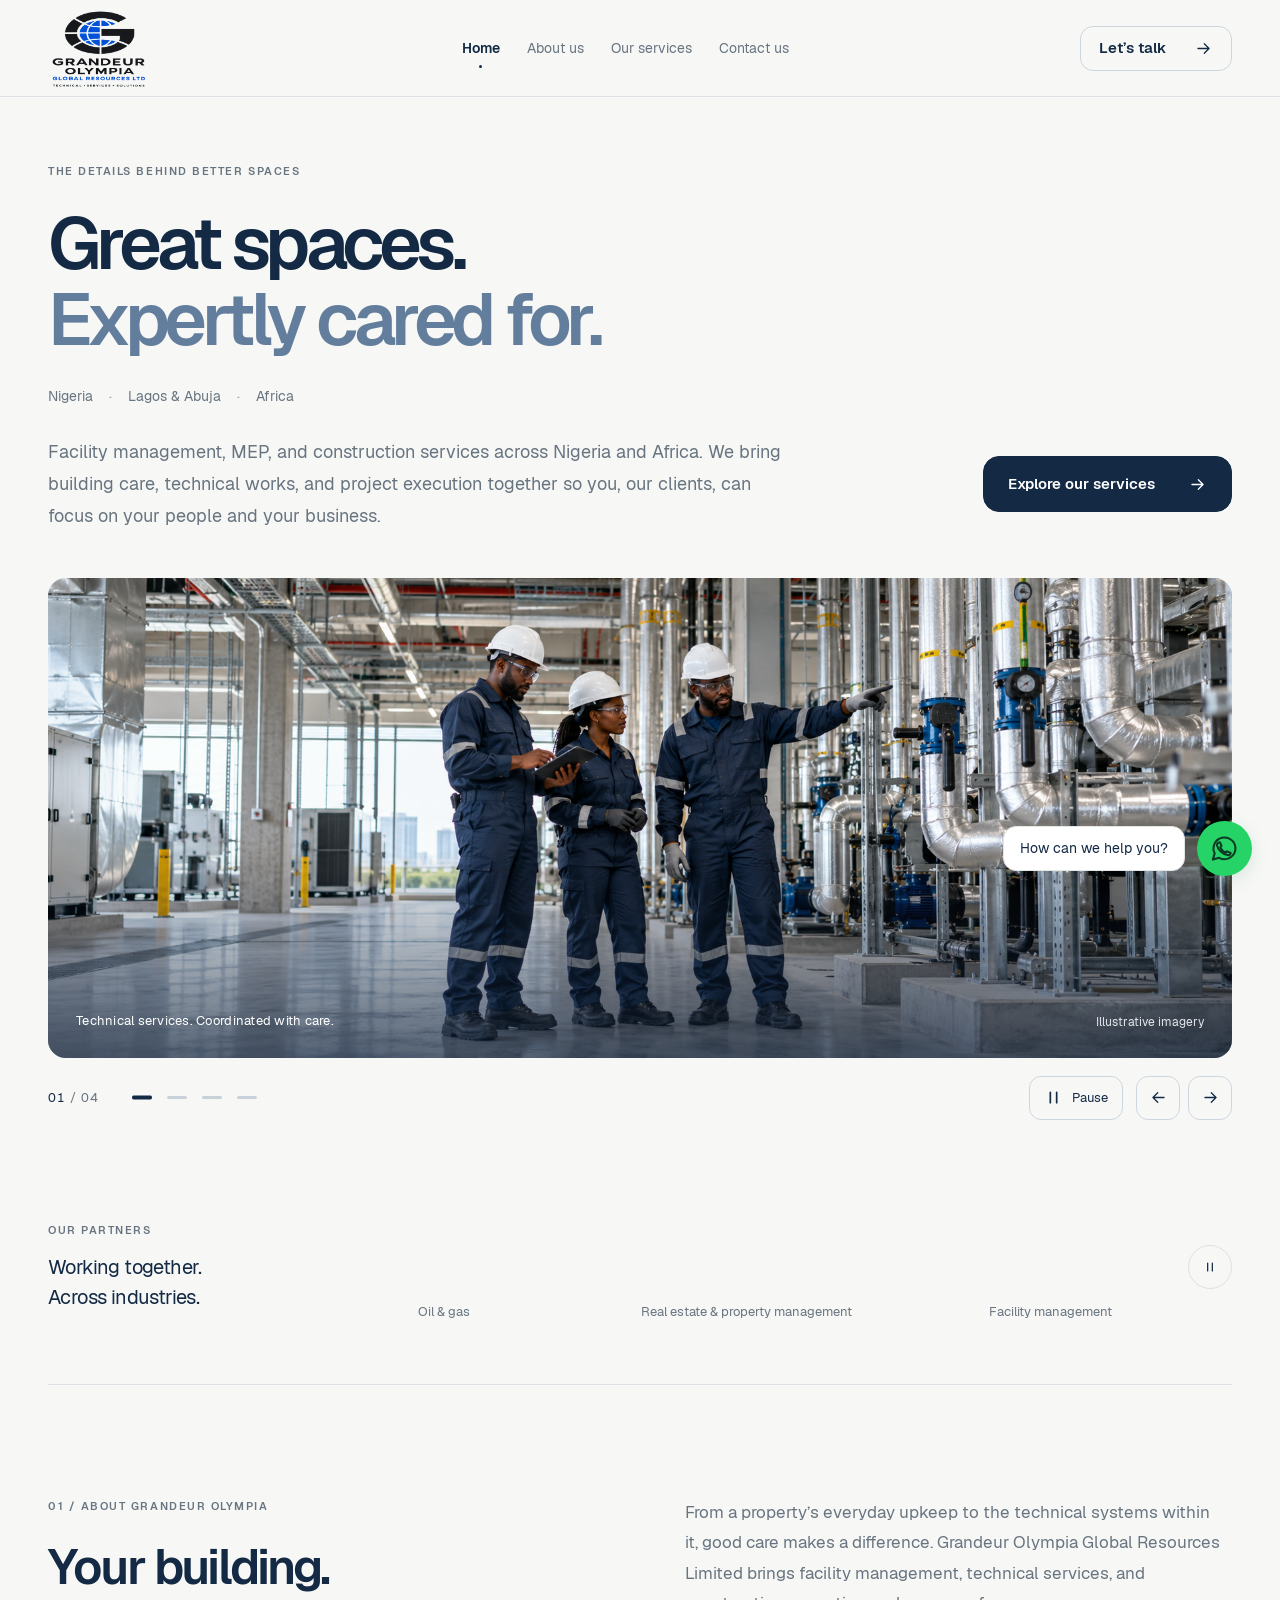
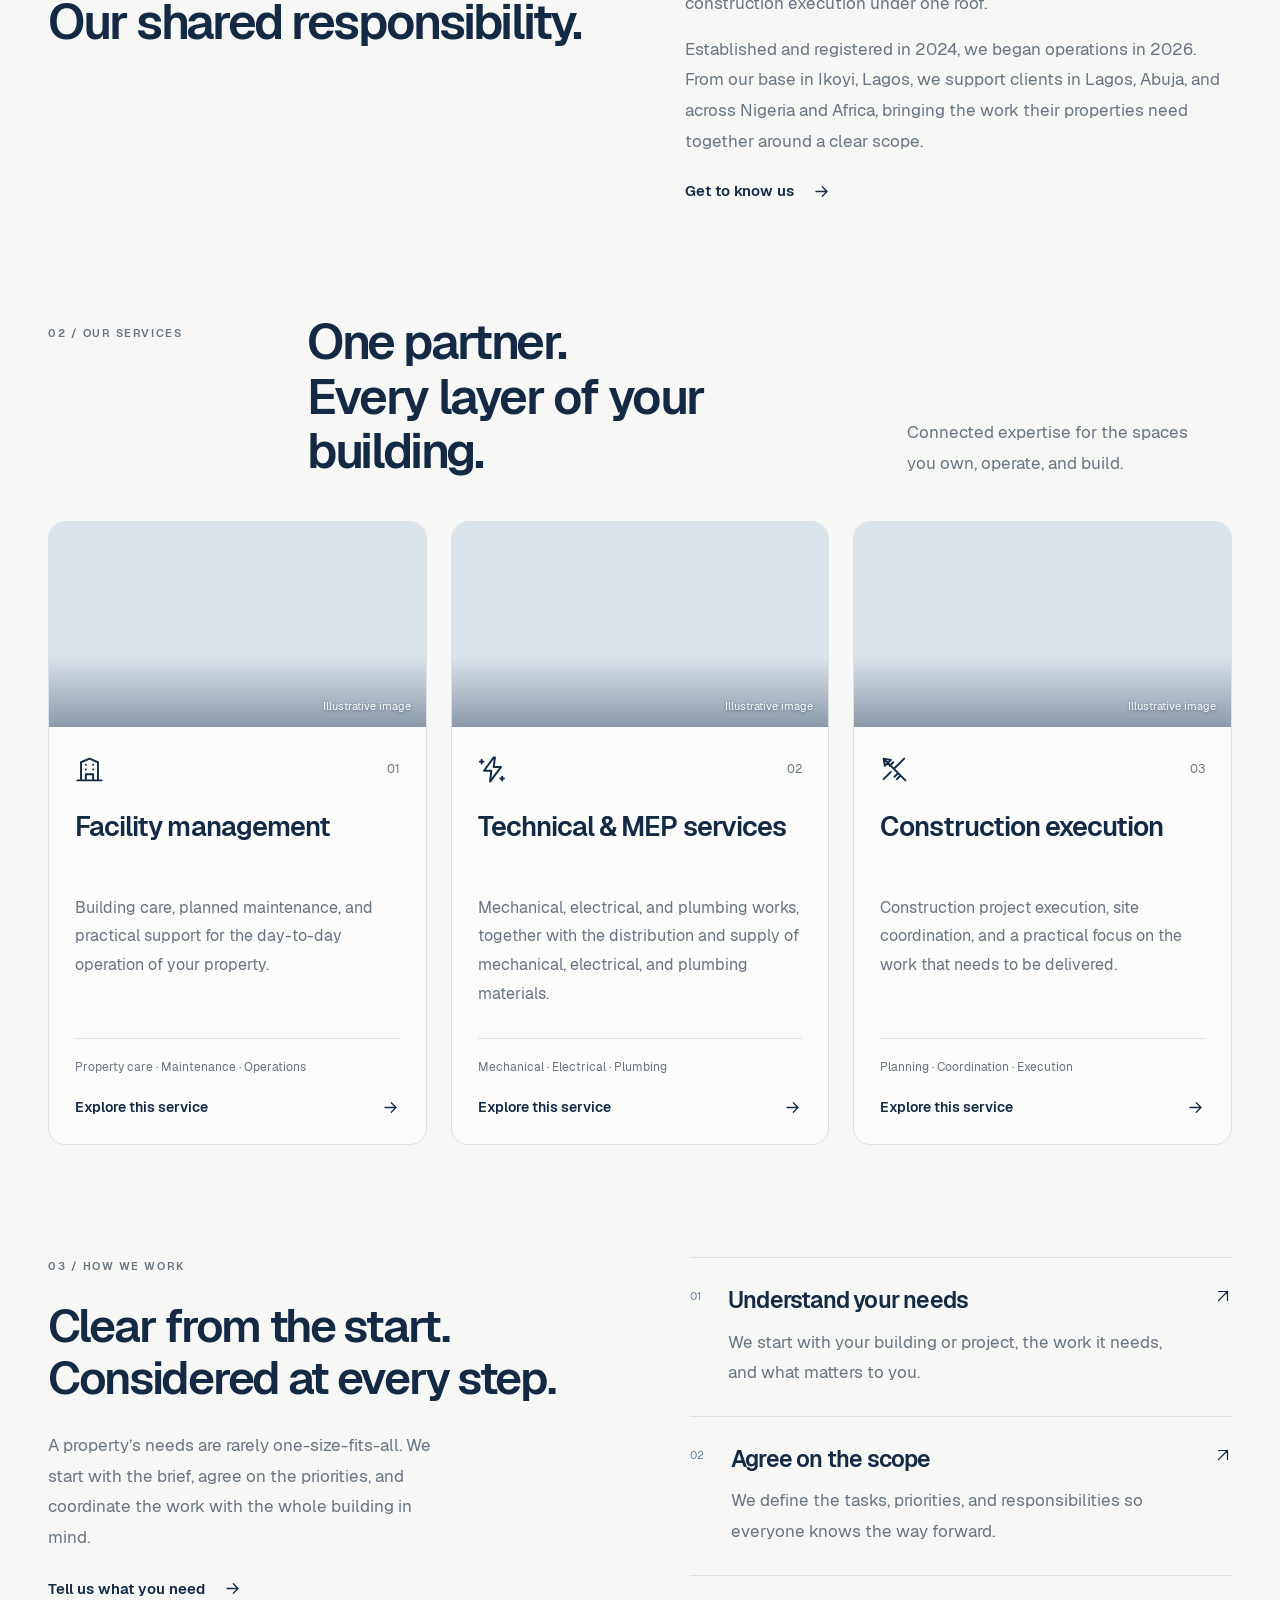
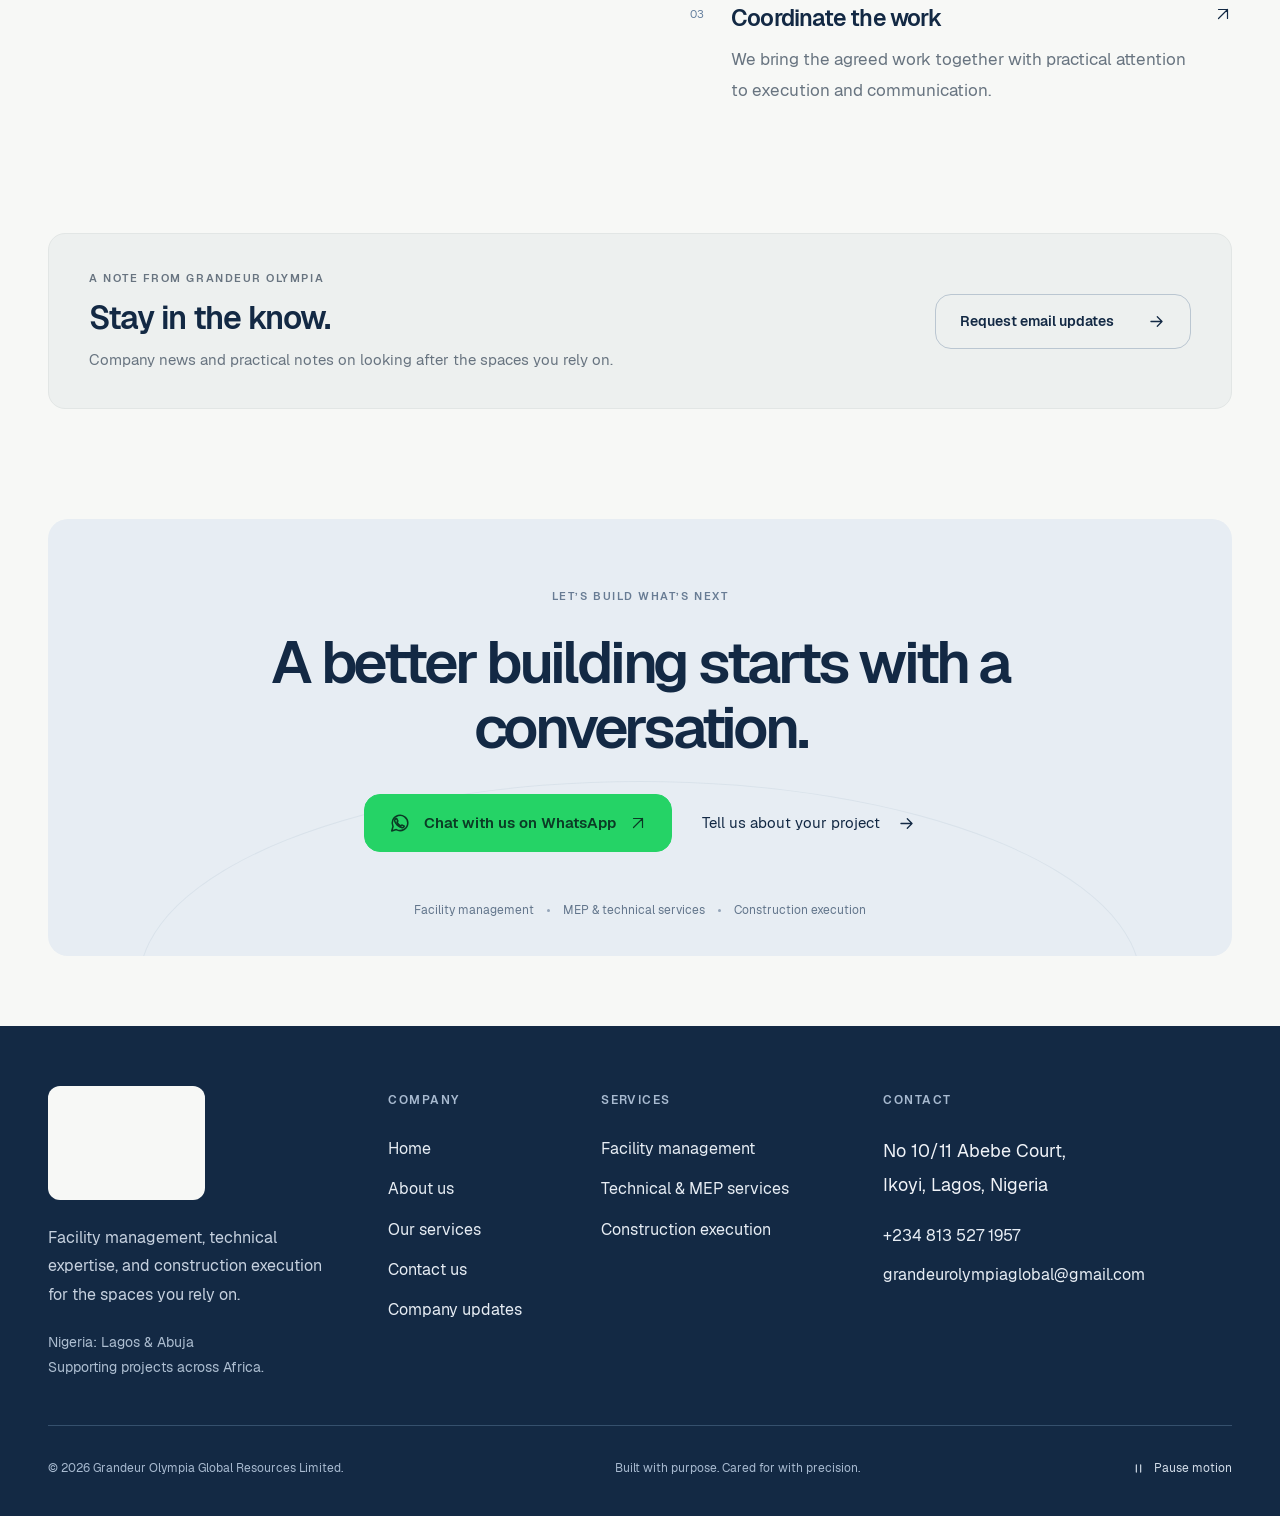
==== commit 78a934c5: "Remove Get directions links" ====
--- a/index.html
+++ b/index.html
@@ -1,2 +1,2 @@
 <!doctype html>
-<html lang="en"><head><meta charset="utf-8"><meta name="viewport" content="width=device-width, initial-scale=1"><meta name="theme-color" content="#132944"><meta name="robots" content="index,follow"><title>Facility Management, MEP & Construction in Nigeria | Grandeur Olympia</title><meta name="description" content="Grandeur Olympia Global Resources Limited provides facility management, technical and MEP services, and construction execution for clients across Nigeria, including Lagos and Abuja, and across Africa."><meta property="og:type" content="website"><meta property="og:title" content="Facility Management, MEP & Construction in Nigeria | Grandeur Olympia"><meta property="og:description" content="Grandeur Olympia Global Resources Limited provides facility management, technical and MEP services, and construction execution for clients across Nigeria, including Lagos and Abuja, and across Africa."><meta property="og:locale" content="en_NG"><link rel="icon" href="./assets/favicon.svg" type="image/svg+xml"><link rel="preload" href="./assets/Geist-Regular.ttf" as="font" type="font/ttf" crossorigin><link rel="stylesheet" href="./styles.css?v=20261023-logo"><link rel="stylesheet" href="./quiet.css?v=20261027-materials-distribution"><script type="application/ld+json">{"@context":"https://schema.org","@type":"Organization","name":"Grandeur Olympia Global Resources Limited","foundingDate":"2024","areaServed":[{"@type":"Country","name":"Nigeria"},{"@type":"City","name":"Lagos"},{"@type":"City","name":"Abuja"},{"@type":"Place","name":"Africa"}],"email":"grandeurolympiaglobal@gmail.com","telephone":"+2348135271957","description":"Facility management, mechanical, electrical and plumbing services, and construction project execution across Nigeria and Africa.","address":{"@type":"PostalAddress","streetAddress":"No 10/11 Abebe Court, Ikoyi","addressLocality":"Lagos","addressCountry":"NG"},"contactPoint":{"@type":"ContactPoint","telephone":"+2348135271957","contactType":"customer service","email":"grandeurolympiaglobal@gmail.com","availableLanguage":"English"}}</script><script defer src="./quiet.js?v=20261027-materials-distribution"></script></head><body id="top" class="quiet-theme" data-concept="01" data-page="home"><a class="skip" href="#main">Skip to content</a><header class="site-header quiet-header"><div class="wrap nav-row"><a class="brand" href="./index.html" aria-label="Grandeur Olympia home"><img class="brand-logo" src="./assets/grandeur-olympia-logo-refined.png" width="1374" height="1145" alt="Grandeur Olympia Global Resources Limited" decoding="async"></a><nav class="desktop-nav quiet-main-nav" aria-label="Main navigation"><a href="./index.html" aria-current="page">Home</a><a href="./about.html" >About us</a><a href="./services.html" >Our services</a><a href="./contact.html" >Contact us</a></nav><div class="quiet-nav-actions"><a class="button nav-button" href="./contact.html">Let’s talk <svg viewBox="0 0 24 24" fill="none" aria-hidden="true"><path d="M5 12h14M13 6l6 6-6 6"/></svg></a><button class="quiet-menu-toggle" type="button" aria-controls="quiet-mobile-nav" aria-expanded="false" aria-label="Open navigation" hidden><svg viewBox="0 0 24 24" fill="none" aria-hidden="true"><path d="M4 8h16M4 16h16"/></svg></button></div></div><nav class="quiet-mobile-nav wrap" id="quiet-mobile-nav" aria-label="Mobile navigation" hidden><a href="./index.html" aria-current="page">Home</a><a href="./about.html" >About us</a><a href="./services.html" >Our services</a><a href="./contact.html" >Contact us</a></nav></header><main id="main"><section class="hero-one wrap"><div class="hero-one-copy"><span class="eyebrow quiet-reveal">THE DETAILS BEHIND BETTER SPACES</span><h1 class="quiet-reveal">Great spaces.<br><span>Expertly cared for.</span></h1><div class="quiet-hero-coverage quiet-reveal"><span>Nigeria</span><span>Lagos & Abuja</span><span>Africa</span></div><div class="hero-one-bottom quiet-reveal"><p>Facility management, MEP, and construction services across Nigeria and Africa. We bring building care, technical works, and project execution together so you, our clients, can focus on your people and your business.</p><a class="button" href="./services.html">Explore our services <svg viewBox="0 0 24 24" fill="none" aria-hidden="true"><path d="M5 12h14M13 6l6 6-6 6"/></svg></a></div></div><section class="quiet-visual-story quiet-reveal" role="region" aria-roledescription="carousel" aria-label="Technical services and MEP work" data-hero-gallery><div class="quiet-visual-slides"><figure class="architectural-frame quiet-gallery-slide" data-gallery-slide role="group" aria-roledescription="slide" aria-label="1 of 4: Technical services. Coordinated with care." ><img src="./assets/technical-services-hero.png" width="2172" height="724" alt="Illustrative technical team coordinating a commercial building services inspection" fetchpriority="high"><figcaption><span>Technical services. Coordinated with care.</span><span>Illustrative imagery</span></figcaption></figure><figure class="architectural-frame quiet-gallery-slide" data-gallery-slide role="group" aria-roledescription="slide" aria-label="2 of 4: Mechanical services. The detail behind your building." hidden><img data-src="./assets/mep-mechanical.png" width="2172" height="724" alt="Illustrative technician inspecting a commercial HVAC chiller" decoding="async"><figcaption><span>Mechanical services. The detail behind your building.</span><span>Illustrative imagery</span></figcaption></figure><figure class="architectural-frame quiet-gallery-slide" data-gallery-slide role="group" aria-roledescription="slide" aria-label="3 of 4: Electrical services. The detail behind your building." hidden><img data-src="./assets/mep-electrical.png" width="2172" height="724" alt="Illustrative engineer inspecting closed electrical distribution cabinets" decoding="async"><figcaption><span>Electrical services. The detail behind your building.</span><span>Illustrative imagery</span></figcaption></figure><figure class="architectural-frame quiet-gallery-slide" data-gallery-slide role="group" aria-roledescription="slide" aria-label="4 of 4: Plumbing services. The detail behind your building." hidden><img data-src="./assets/mep-plumbing.png" width="2172" height="724" alt="Illustrative plumbing technician inspecting a water booster pump system" decoding="async"><figcaption><span>Plumbing services. The detail behind your building.</span><span>Illustrative imagery</span></figcaption></figure></div><div class="quiet-gallery-controls" data-gallery-controls hidden><div class="quiet-gallery-pagination"><span class="quiet-gallery-count" aria-hidden="true"><span data-gallery-current>01</span> / 04</span><div class="quiet-gallery-dots" aria-label="Choose a service image"><button type="button" data-gallery-dot="0" aria-label="Show image 1: Technical services. Coordinated with care." aria-pressed="true"><span></span></button><button type="button" data-gallery-dot="1" aria-label="Show image 2: Mechanical services. The detail behind your building." aria-pressed="false"><span></span></button><button type="button" data-gallery-dot="2" aria-label="Show image 3: Electrical services. The detail behind your building." aria-pressed="false"><span></span></button><button type="button" data-gallery-dot="3" aria-label="Show image 4: Plumbing services. The detail behind your building." aria-pressed="false"><span></span></button></div></div><div class="quiet-gallery-actions"><button type="button" data-gallery-pause aria-pressed="false" aria-label="Pause slideshow"><svg viewBox="0 0 18 18" fill="none" aria-hidden="true"><path d="M6 4v10M12 4v10"/></svg><span>Pause</span></button><button type="button" data-gallery-prev aria-label="Previous service image"><svg viewBox="0 0 24 24" fill="none" aria-hidden="true"><path d="M19 12H5m6-6-6 6 6 6"/></svg></button><button type="button" data-gallery-next aria-label="Next service image"><svg viewBox="0 0 24 24" fill="none" aria-hidden="true"><path d="M5 12h14M13 6l6 6-6 6"/></svg></button></div></div><p class="quiet-sr-only" aria-live="polite" aria-atomic="true" data-gallery-status></p></section></section><section class="quiet-companies wrap quiet-reveal" aria-labelledby="company-heading"><div class="quiet-company-intro"><span class="eyebrow">OUR PARTNERS</span><h2 id="company-heading">Working together.<br>Across industries.</h2></div><div class="quiet-company-window"><div class="quiet-company-track"><ul class="quiet-company-group" ><li><a class="quiet-partner" href="https://www.arionenergyservices.com/" target="_blank" rel="noopener" ><span class="quiet-partner-art"><img src="./assets/partners/arion-energy.png" alt="Arion Energy Services" width="220" height="74" loading="lazy" decoding="async"></span><span class="quiet-partner-industry">Oil & gas</span></a></li><li><a class="quiet-partner" href="https://updcplc.com/" target="_blank" rel="noopener" ><span class="quiet-partner-art"><img src="./assets/partners/updc-plc.png" alt="UPDC Plc" width="220" height="74" loading="lazy" decoding="async"></span><span class="quiet-partner-industry">Real estate & property management</span></a></li><li><a class="quiet-partner" href="https://edgefm.org/" target="_blank" rel="noopener" ><span class="quiet-partner-art"><img src="./assets/partners/edge-fm.png" alt="Edge Facility Managers" width="220" height="74" loading="lazy" decoding="async"></span><span class="quiet-partner-industry">Facility management</span></a></li></ul><ul class="quiet-company-group" aria-hidden="true"><li><a class="quiet-partner" href="https://www.arionenergyservices.com/" target="_blank" rel="noopener" tabindex="-1"><span class="quiet-partner-art"><img src="./assets/partners/arion-energy.png" alt="Arion Energy Services" width="220" height="74" loading="lazy" decoding="async"></span><span class="quiet-partner-industry">Oil & gas</span></a></li><li><a class="quiet-partner" href="https://updcplc.com/" target="_blank" rel="noopener" tabindex="-1"><span class="quiet-partner-art"><img src="./assets/partners/updc-plc.png" alt="UPDC Plc" width="220" height="74" loading="lazy" decoding="async"></span><span class="quiet-partner-industry">Real estate & property management</span></a></li><li><a class="quiet-partner" href="https://edgefm.org/" target="_blank" rel="noopener" tabindex="-1"><span class="quiet-partner-art"><img src="./assets/partners/edge-fm.png" alt="Edge Facility Managers" width="220" height="74" loading="lazy" decoding="async"></span><span class="quiet-partner-industry">Facility management</span></a></li></ul></div></div><button class="quiet-company-pause" type="button" data-marquee-pause aria-label="Pause partner logos" aria-pressed="false"><svg viewBox="0 0 18 18" fill="none" aria-hidden="true"><path d="M6 4v10M12 4v10"/></svg></button></section><section class="quiet-about-teaser section wrap" aria-labelledby="about-heading"><div class="quiet-reveal"><span class="eyebrow">01 / ABOUT GRANDEUR OLYMPIA</span><h2 id="about-heading">Your building.<br>Our shared responsibility.</h2></div><div class="quiet-reveal"><p>From a property’s everyday upkeep to the technical systems within it, good care makes a difference. Grandeur Olympia Global Resources Limited brings facility management, technical services, and construction execution under one roof.</p><p>Established and registered in 2024, we began operations in November 2025. From our base in Ikoyi, Lagos, we support clients in Lagos, Abuja, and across Nigeria and Africa, bringing the work their properties need together around a clear scope.</p><a class="text-link" href="./about.html">Get to know us <svg viewBox="0 0 24 24" fill="none" aria-hidden="true"><path d="M5 12h14M13 6l6 6-6 6"/></svg></a></div></section><section class="section wrap" aria-labelledby="services-heading"><div class="section-heading quiet-reveal"><span class="eyebrow">02 / OUR SERVICES</span><h2 id="services-heading">One partner.<br>Every layer of your building.</h2><p>Connected expertise for the spaces you own, operate, and build.</p></div><div class="service-grid quiet-service-grid"><article class="service-card quiet-reveal"><figure class="quiet-card-photo"><img src="./assets/facility-management-care.png" alt="Illustrative facility team inspecting building services at a commercial property" width="1536" height="1024" loading="lazy" decoding="async"><figcaption>Illustrative image</figcaption></figure><div class="service-card-top"><svg viewBox="0 0 24 24" fill="none" aria-hidden="true"><path d="M5 21V6l7-3 7 3v15M2 21h20M9 21v-5h6v5M9 8h.01M15 8h.01M9 12h.01M15 12h.01"/></svg><span>01</span></div><h3>Facility management</h3><p>Building care, planned maintenance, and practical support for the day-to-day operation of your property.</p><div class="service-tags">Property care · Maintenance · Operations</div><a class="text-link quiet-service-link" href="./services.html#facility-management">Explore this service <svg viewBox="0 0 24 24" fill="none" aria-hidden="true"><path d="M5 12h14M13 6l6 6-6 6"/></svg></a></article><article class="service-card quiet-reveal"><figure class="quiet-card-photo"><img src="./assets/mep-mechanical.png" alt="Illustrative mechanical technician inspecting a commercial HVAC system" width="2172" height="724" loading="lazy" decoding="async"><figcaption>Illustrative image</figcaption></figure><div class="service-card-top"><svg viewBox="0 0 24 24" fill="none" aria-hidden="true"><path d="M13 2 5 13h6l-1 9 9-12h-6l1-8M3 4v3M1.5 5.5h3M20 18v3M18.5 19.5h3"/></svg><span>02</span></div><h3>Technical & MEP services</h3><p>Mechanical, electrical, and plumbing works, together with the distribution and supply of mechanical, electrical, and plumbing materials.</p><div class="service-tags">Mechanical · Electrical · Plumbing</div><a class="text-link quiet-service-link" href="./services.html#mep">Explore this service <svg viewBox="0 0 24 24" fill="none" aria-hidden="true"><path d="M5 12h14M13 6l6 6-6 6"/></svg></a></article><article class="service-card quiet-reveal"><figure class="quiet-card-photo"><img src="./assets/construction-execution-team.png" alt="Illustrative site professionals reviewing construction drawings at a building site" width="1536" height="1024" loading="lazy" decoding="async"><figcaption>Illustrative image</figcaption></figure><div class="service-card-top"><svg viewBox="0 0 24 24" fill="none" aria-hidden="true"><path d="m3 20 6-6M12 11l8-8M3 3l18 18M3 3l1 6 5-5-6-1M15 15l-3 3M17 17l-3 3M8 9l3-3"/></svg><span>03</span></div><h3>Construction execution</h3><p>Construction project execution, site coordination, and a practical focus on the work that needs to be delivered.</p><div class="service-tags">Planning · Coordination · Execution</div><a class="text-link quiet-service-link" href="./services.html#construction">Explore this service <svg viewBox="0 0 24 24" fill="none" aria-hidden="true"><path d="M5 12h14M13 6l6 6-6 6"/></svg></a></article></div></section><section class="approach-one section wrap" aria-labelledby="approach-heading"><div class="approach-intro quiet-reveal"><span class="eyebrow">03 / HOW WE WORK</span><h2 id="approach-heading">Clear from the start.<br>Considered at every step.</h2><p>A property’s needs are rarely one-size-fits-all. We start with the brief, agree on the priorities, and coordinate the work with the whole building in mind.</p><a class="text-link" href="./contact.html">Tell us what you need <svg viewBox="0 0 24 24" fill="none" aria-hidden="true"><path d="M5 12h14M13 6l6 6-6 6"/></svg></a></div><div class="process-list"><article class="process-step quiet-reveal"><span>01</span><div><h3>Understand your needs</h3><p>We start with your building or project, the work it needs, and what matters to you.</p></div><svg viewBox="0 0 24 24" fill="none" aria-hidden="true"><path d="M6 18 18 6M6 6h12v12"/></svg></article><article class="process-step quiet-reveal"><span>02</span><div><h3>Agree on the scope</h3><p>We define the tasks, priorities, and responsibilities so everyone knows the way forward.</p></div><svg viewBox="0 0 24 24" fill="none" aria-hidden="true"><path d="M6 18 18 6M6 6h12v12"/></svg></article><article class="process-step quiet-reveal"><span>03</span><div><h3>Coordinate the work</h3><p>We bring the agreed work together with practical attention to execution and communication.</p></div><svg viewBox="0 0 24 24" fill="none" aria-hidden="true"><path d="M6 18 18 6M6 6h12v12"/></svg></article></div></section><section class="quiet-newsletter-band wrap quiet-reveal" aria-labelledby="updates-heading"><div><span class="eyebrow">A NOTE FROM GRANDEUR OLYMPIA</span><h2 id="updates-heading">Stay in the know.</h2><p>Company news and practical notes on looking after the spaces you rely on.</p></div><a class="button quiet-button-outline" href="mailto:grandeurolympiaglobal@gmail.com?subject=Email%20updates" data-newsletter-open>Request email updates <svg viewBox="0 0 24 24" fill="none" aria-hidden="true"><path d="M5 12h14M13 6l6 6-6 6"/></svg></a></section><section class="contact-section wrap quiet-reveal"><div class="contact-panel"><span class="eyebrow">LET’S BUILD WHAT’S NEXT</span><h2>A better building starts with a conversation.</h2><div class="contact-actions"><a class="button quiet-whatsapp-button" href="https://wa.me/2348135271957?text=Hello%20Grandeur%20Olympia%2C%20I%E2%80%99d%20like%20to%20discuss%20a%20building%20or%20project." target="_blank" rel="noopener"><svg viewBox="0 0 24 24" fill="none" aria-hidden="true"><path d="M20.5 11.7a8.5 8.5 0 0 1-12.6 7.5L3 20.6l1.4-4.8a8.5 8.5 0 1 1 16.1-4.1Z"/><path d="m8.4 7.2 1.3 2.7-1 1.2a8.5 8.5 0 0 0 4.2 4.1l1.1-1 2.8 1.2c-.4 1.3-1.4 1.9-2.5 1.7-3.9-.7-7.4-4.2-8.1-7.5-.2-1.1.6-2.2 2.2-2.4Z"/></svg>Chat with us on WhatsApp <svg viewBox="0 0 24 24" fill="none" aria-hidden="true"><path d="M6 18 18 6M6 6h12v12"/></svg></a><a class="contact-email" href="./contact.html">Tell us about your project <svg viewBox="0 0 24 24" fill="none" aria-hidden="true"><path d="M5 12h14M13 6l6 6-6 6"/></svg></a></div><div class="contact-fine"><span>Facility management</span><i></i><span>MEP & technical services</span><i></i><span>Construction execution</span></div></div></section></main><footer class="quiet-footer"><div class="wrap"><div class="quiet-footer-grid"><div class="quiet-footer-brand"><a class="brand" href="./index.html" aria-label="Grandeur Olympia home"><img class="brand-logo" src="./assets/grandeur-olympia-logo-refined.png" width="1374" height="1145" alt="Grandeur Olympia Global Resources Limited" decoding="async" loading="lazy" decoding="async"></a><p>Facility management, technical expertise, and construction execution for the spaces you rely on.</p><span class="quiet-footer-area">Nigeria: Lagos & Abuja<br>Supporting projects across Africa.</span></div><nav class="quiet-footer-column" aria-label="Footer navigation"><h2>Company</h2><a href="./index.html" >Home</a><a href="./about.html" >About us</a><a href="./services.html" >Our services</a><a href="./contact.html" >Contact us</a><a href="mailto:grandeurolympiaglobal@gmail.com?subject=Email%20updates" data-newsletter-open>Company updates</a></nav><nav class="quiet-footer-column" aria-label="Footer services"><h2>Services</h2><a href="./services.html#facility-management">Facility management</a><a href="./services.html#mep">Technical & MEP services</a><a href="./services.html#construction">Construction execution</a></nav><div class="quiet-footer-column quiet-footer-contact"><h2>Contact</h2><address class="quiet-office-address"><span>No 10/11 Abebe Court,</span><span>Ikoyi, Lagos, Nigeria</span></address><a href="tel:+2348135271957">+234 813 527 1957</a><a href="mailto:grandeurolympiaglobal@gmail.com">grandeurolympiaglobal@gmail.com</a><a class="quiet-footer-directions" href="https://www.google.com/maps/search/?api=1&query=No%2010%2F11%20Abebe%20Court%2C%20Ikoyi%2C%20Lagos%2C%20Nigeria" target="_blank" rel="noopener">Get directions <svg viewBox="0 0 24 24" fill="none" aria-hidden="true"><path d="M6 18 18 6M6 6h12v12"/></svg></a></div></div><div class="quiet-footer-bottom"><span>© 2026 Grandeur Olympia Global Resources Limited.</span><span>Built with purpose. Cared for with precision.</span><button type="button" class="quiet-motion-toggle" data-motion-toggle aria-pressed="false"><svg viewBox="0 0 18 18" fill="none" aria-hidden="true"><path d="M6 4v10M12 4v10"/></svg><span>Pause motion</span></button></div></div></footer><aside class="quiet-help" aria-label="WhatsApp help"><section class="quiet-help-panel" id="quiet-help-panel" aria-labelledby="help-title" hidden><div class="quiet-help-head"><span><svg viewBox="0 0 24 24" fill="none" aria-hidden="true"><path d="M20.5 11.7a8.5 8.5 0 0 1-12.6 7.5L3 20.6l1.4-4.8a8.5 8.5 0 1 1 16.1-4.1Z"/><path d="m8.4 7.2 1.3 2.7-1 1.2a8.5 8.5 0 0 0 4.2 4.1l1.1-1 2.8 1.2c-.4 1.3-1.4 1.9-2.5 1.7-3.9-.7-7.4-4.2-8.1-7.5-.2-1.1.6-2.2 2.2-2.4Z"/></svg> GRANDEUR OLYMPIA</span><button type="button" aria-label="Close WhatsApp help" data-help-close><svg viewBox="0 0 24 24" fill="none" aria-hidden="true"><path d="m6 6 12 12M6 18 18 6"/></svg></button></div><div class="quiet-help-body"><span class="eyebrow">LET’S START WITH YOUR NEEDS</span><h2 id="help-title">How can we help you?</h2><p>Choose a topic to start a conversation with us on WhatsApp.</p><div class="quiet-help-options"><a href="https://wa.me/2348135271957?text=Hello%20Grandeur%20Olympia%2C%20I%E2%80%99d%20like%20help%20with%20facility%20management." target="_blank" rel="noopener">Facility management<svg viewBox="0 0 24 24" fill="none" aria-hidden="true"><path d="M5 12h14M13 6l6 6-6 6"/></svg></a><a href="https://wa.me/2348135271957?text=Hello%20Grandeur%20Olympia%2C%20I%E2%80%99d%20like%20help%20with%20technical%20%26%20mep%20services." target="_blank" rel="noopener">Technical & MEP services<svg viewBox="0 0 24 24" fill="none" aria-hidden="true"><path d="M5 12h14M13 6l6 6-6 6"/></svg></a><a href="https://wa.me/2348135271957?text=Hello%20Grandeur%20Olympia%2C%20I%E2%80%99d%20like%20help%20with%20construction%20execution." target="_blank" rel="noopener">Construction execution<svg viewBox="0 0 24 24" fill="none" aria-hidden="true"><path d="M5 12h14M13 6l6 6-6 6"/></svg></a></div><a class="button quiet-whatsapp-button" href="https://wa.me/2348135271957?text=Hello%20Grandeur%20Olympia%2C%20I%20have%20a%20question%20about%20your%20services." target="_blank" rel="noopener">Start a WhatsApp chat <svg viewBox="0 0 24 24" fill="none" aria-hidden="true"><path d="M6 18 18 6M6 6h12v12"/></svg></a></div></section><button class="quiet-help-launcher" type="button" aria-controls="quiet-help-panel" aria-expanded="false" aria-label="How can we help you? Open WhatsApp contact options" data-help-toggle><span class="quiet-help-label">How can we help you?</span><span class="quiet-help-bubble"><svg viewBox="0 0 24 24" fill="none" aria-hidden="true"><path d="M20.5 11.7a8.5 8.5 0 0 1-12.6 7.5L3 20.6l1.4-4.8a8.5 8.5 0 1 1 16.1-4.1Z"/><path d="m8.4 7.2 1.3 2.7-1 1.2a8.5 8.5 0 0 0 4.2 4.1l1.1-1 2.8 1.2c-.4 1.3-1.4 1.9-2.5 1.7-3.9-.7-7.4-4.2-8.1-7.5-.2-1.1.6-2.2 2.2-2.4Z"/></svg></span></button></aside><dialog class="quiet-newsletter-dialog" id="newsletter-dialog" aria-labelledby="newsletter-title" aria-describedby="newsletter-description"><button type="button" class="quiet-dialog-close" aria-label="Close email updates prompt" data-newsletter-close><svg viewBox="0 0 24 24" fill="none" aria-hidden="true"><path d="m6 6 12 12M6 18 18 6"/></svg></button><div class="quiet-newsletter-symbol" aria-hidden="true"><svg viewBox="0 0 32 32" fill="none"><rect x="5" y="8" width="22" height="17" rx="3"/><path d="m6 10 10 8 10-8"/></svg></div><span class="eyebrow">A NOTE FROM GRANDEUR OLYMPIA</span><h2 id="newsletter-title" tabindex="-1">Better spaces.<br>A little more insight.</h2><p id="newsletter-description">Request company news and practical notes on caring for your building, delivered by email.</p><form data-newsletter-form action="mailto:grandeurolympiaglobal@gmail.com" method="get"><div class="quiet-field"><label for="newsletter-email">Email address</label><input id="newsletter-email" name="email" type="email" autocomplete="email" maxlength="254" required placeholder="you@company.com"></div><label class="quiet-consent"><input name="consent" type="checkbox" required><span>I’d like to receive Grandeur Olympia news and updates by email.</span></label><button class="button quiet-newsletter-submit" type="submit">Request email updates <svg viewBox="0 0 24 24" fill="none" aria-hidden="true"><path d="M5 12h14M13 6l6 6-6 6"/></svg></button><p class="quiet-form-hint">Opens your email app to send your subscription request.</p><p class="quiet-form-status" role="status" data-newsletter-status></p><a class="quiet-mail-fallback" href="mailto:grandeurolympiaglobal@gmail.com?subject=Newsletter%20subscription%20request" data-newsletter-fallback hidden>Open the prepared email again <svg viewBox="0 0 24 24" fill="none" aria-hidden="true"><path d="M5 12h14M13 6l6 6-6 6"/></svg></a></form><details class="quiet-email-note"><summary>How your email is used</summary><p>Your email and consent are included in the request you send to our company inbox. You can ask to stop receiving updates by replying to an email or contacting us at grandeurolympiaglobal@gmail.com.</p></details><button class="quiet-skip-updates" type="button" data-newsletter-close>Maybe later</button></dialog><noscript><style>.quiet-main-nav{display:flex!important;flex-wrap:wrap;gap:12px}.quiet-nav-actions{display:none}.quiet-header .nav-row{height:auto;min-height:90px;flex-wrap:wrap;padding-bottom:14px}</style></noscript></body></html>
+<html lang="en"><head><meta charset="utf-8"><meta name="viewport" content="width=device-width, initial-scale=1"><meta name="theme-color" content="#132944"><meta name="robots" content="index,follow"><title>Facility Management, MEP & Construction in Nigeria | Grandeur Olympia</title><meta name="description" content="Grandeur Olympia Global Resources Limited provides facility management, technical and MEP services, and construction execution for clients across Nigeria, including Lagos and Abuja, and across Africa."><meta property="og:type" content="website"><meta property="og:title" content="Facility Management, MEP & Construction in Nigeria | Grandeur Olympia"><meta property="og:description" content="Grandeur Olympia Global Resources Limited provides facility management, technical and MEP services, and construction execution for clients across Nigeria, including Lagos and Abuja, and across Africa."><meta property="og:locale" content="en_NG"><link rel="icon" href="./assets/favicon.svg" type="image/svg+xml"><link rel="preload" href="./assets/Geist-Regular.ttf" as="font" type="font/ttf" crossorigin><link rel="stylesheet" href="./styles.css?v=20261023-logo"><link rel="stylesheet" href="./quiet.css?v=20261027-materials-distribution"><script type="application/ld+json">{"@context":"https://schema.org","@type":"Organization","name":"Grandeur Olympia Global Resources Limited","foundingDate":"2024","areaServed":[{"@type":"Country","name":"Nigeria"},{"@type":"City","name":"Lagos"},{"@type":"City","name":"Abuja"},{"@type":"Place","name":"Africa"}],"email":"grandeurolympiaglobal@gmail.com","telephone":"+2348135271957","description":"Facility management, mechanical, electrical and plumbing services, and construction project execution across Nigeria and Africa.","address":{"@type":"PostalAddress","streetAddress":"No 10/11 Abebe Court, Ikoyi","addressLocality":"Lagos","addressCountry":"NG"},"contactPoint":{"@type":"ContactPoint","telephone":"+2348135271957","contactType":"customer service","email":"grandeurolympiaglobal@gmail.com","availableLanguage":"English"}}</script><script defer src="./quiet.js?v=20261027-materials-distribution"></script></head><body id="top" class="quiet-theme" data-concept="01" data-page="home"><a class="skip" href="#main">Skip to content</a><header class="site-header quiet-header"><div class="wrap nav-row"><a class="brand" href="./index.html" aria-label="Grandeur Olympia home"><img class="brand-logo" src="./assets/grandeur-olympia-logo-refined.png" width="1374" height="1145" alt="Grandeur Olympia Global Resources Limited" decoding="async"></a><nav class="desktop-nav quiet-main-nav" aria-label="Main navigation"><a href="./index.html" aria-current="page">Home</a><a href="./about.html" >About us</a><a href="./services.html" >Our services</a><a href="./contact.html" >Contact us</a></nav><div class="quiet-nav-actions"><a class="button nav-button" href="./contact.html">Let’s talk <svg viewBox="0 0 24 24" fill="none" aria-hidden="true"><path d="M5 12h14M13 6l6 6-6 6"/></svg></a><button class="quiet-menu-toggle" type="button" aria-controls="quiet-mobile-nav" aria-expanded="false" aria-label="Open navigation" hidden><svg viewBox="0 0 24 24" fill="none" aria-hidden="true"><path d="M4 8h16M4 16h16"/></svg></button></div></div><nav class="quiet-mobile-nav wrap" id="quiet-mobile-nav" aria-label="Mobile navigation" hidden><a href="./index.html" aria-current="page">Home</a><a href="./about.html" >About us</a><a href="./services.html" >Our services</a><a href="./contact.html" >Contact us</a></nav></header><main id="main"><section class="hero-one wrap"><div class="hero-one-copy"><span class="eyebrow quiet-reveal">THE DETAILS BEHIND BETTER SPACES</span><h1 class="quiet-reveal">Great spaces.<br><span>Expertly cared for.</span></h1><div class="quiet-hero-coverage quiet-reveal"><span>Nigeria</span><span>Lagos & Abuja</span><span>Africa</span></div><div class="hero-one-bottom quiet-reveal"><p>Facility management, MEP, and construction services across Nigeria and Africa. We bring building care, technical works, and project execution together so you, our clients, can focus on your people and your business.</p><a class="button" href="./services.html">Explore our services <svg viewBox="0 0 24 24" fill="none" aria-hidden="true"><path d="M5 12h14M13 6l6 6-6 6"/></svg></a></div></div><section class="quiet-visual-story quiet-reveal" role="region" aria-roledescription="carousel" aria-label="Technical services and MEP work" data-hero-gallery><div class="quiet-visual-slides"><figure class="architectural-frame quiet-gallery-slide" data-gallery-slide role="group" aria-roledescription="slide" aria-label="1 of 4: Technical services. Coordinated with care." ><img src="./assets/technical-services-hero.png" width="2172" height="724" alt="Illustrative technical team coordinating a commercial building services inspection" fetchpriority="high"><figcaption><span>Technical services. Coordinated with care.</span><span>Illustrative imagery</span></figcaption></figure><figure class="architectural-frame quiet-gallery-slide" data-gallery-slide role="group" aria-roledescription="slide" aria-label="2 of 4: Mechanical services. The detail behind your building." hidden><img data-src="./assets/mep-mechanical.png" width="2172" height="724" alt="Illustrative technician inspecting a commercial HVAC chiller" decoding="async"><figcaption><span>Mechanical services. The detail behind your building.</span><span>Illustrative imagery</span></figcaption></figure><figure class="architectural-frame quiet-gallery-slide" data-gallery-slide role="group" aria-roledescription="slide" aria-label="3 of 4: Electrical services. The detail behind your building." hidden><img data-src="./assets/mep-electrical.png" width="2172" height="724" alt="Illustrative engineer inspecting closed electrical distribution cabinets" decoding="async"><figcaption><span>Electrical services. The detail behind your building.</span><span>Illustrative imagery</span></figcaption></figure><figure class="architectural-frame quiet-gallery-slide" data-gallery-slide role="group" aria-roledescription="slide" aria-label="4 of 4: Plumbing services. The detail behind your building." hidden><img data-src="./assets/mep-plumbing.png" width="2172" height="724" alt="Illustrative plumbing technician inspecting a water booster pump system" decoding="async"><figcaption><span>Plumbing services. The detail behind your building.</span><span>Illustrative imagery</span></figcaption></figure></div><div class="quiet-gallery-controls" data-gallery-controls hidden><div class="quiet-gallery-pagination"><span class="quiet-gallery-count" aria-hidden="true"><span data-gallery-current>01</span> / 04</span><div class="quiet-gallery-dots" aria-label="Choose a service image"><button type="button" data-gallery-dot="0" aria-label="Show image 1: Technical services. Coordinated with care." aria-pressed="true"><span></span></button><button type="button" data-gallery-dot="1" aria-label="Show image 2: Mechanical services. The detail behind your building." aria-pressed="false"><span></span></button><button type="button" data-gallery-dot="2" aria-label="Show image 3: Electrical services. The detail behind your building." aria-pressed="false"><span></span></button><button type="button" data-gallery-dot="3" aria-label="Show image 4: Plumbing services. The detail behind your building." aria-pressed="false"><span></span></button></div></div><div class="quiet-gallery-actions"><button type="button" data-gallery-pause aria-pressed="false" aria-label="Pause slideshow"><svg viewBox="0 0 18 18" fill="none" aria-hidden="true"><path d="M6 4v10M12 4v10"/></svg><span>Pause</span></button><button type="button" data-gallery-prev aria-label="Previous service image"><svg viewBox="0 0 24 24" fill="none" aria-hidden="true"><path d="M19 12H5m6-6-6 6 6 6"/></svg></button><button type="button" data-gallery-next aria-label="Next service image"><svg viewBox="0 0 24 24" fill="none" aria-hidden="true"><path d="M5 12h14M13 6l6 6-6 6"/></svg></button></div></div><p class="quiet-sr-only" aria-live="polite" aria-atomic="true" data-gallery-status></p></section></section><section class="quiet-companies wrap quiet-reveal" aria-labelledby="company-heading"><div class="quiet-company-intro"><span class="eyebrow">OUR PARTNERS</span><h2 id="company-heading">Working together.<br>Across industries.</h2></div><div class="quiet-company-window"><div class="quiet-company-track"><ul class="quiet-company-group" ><li><a class="quiet-partner" href="https://www.arionenergyservices.com/" target="_blank" rel="noopener" ><span class="quiet-partner-art"><img src="./assets/partners/arion-energy.png" alt="Arion Energy Services" width="220" height="74" loading="lazy" decoding="async"></span><span class="quiet-partner-industry">Oil & gas</span></a></li><li><a class="quiet-partner" href="https://updcplc.com/" target="_blank" rel="noopener" ><span class="quiet-partner-art"><img src="./assets/partners/updc-plc.png" alt="UPDC Plc" width="220" height="74" loading="lazy" decoding="async"></span><span class="quiet-partner-industry">Real estate & property management</span></a></li><li><a class="quiet-partner" href="https://edgefm.org/" target="_blank" rel="noopener" ><span class="quiet-partner-art"><img src="./assets/partners/edge-fm.png" alt="Edge Facility Managers" width="220" height="74" loading="lazy" decoding="async"></span><span class="quiet-partner-industry">Facility management</span></a></li></ul><ul class="quiet-company-group" aria-hidden="true"><li><a class="quiet-partner" href="https://www.arionenergyservices.com/" target="_blank" rel="noopener" tabindex="-1"><span class="quiet-partner-art"><img src="./assets/partners/arion-energy.png" alt="Arion Energy Services" width="220" height="74" loading="lazy" decoding="async"></span><span class="quiet-partner-industry">Oil & gas</span></a></li><li><a class="quiet-partner" href="https://updcplc.com/" target="_blank" rel="noopener" tabindex="-1"><span class="quiet-partner-art"><img src="./assets/partners/updc-plc.png" alt="UPDC Plc" width="220" height="74" loading="lazy" decoding="async"></span><span class="quiet-partner-industry">Real estate & property management</span></a></li><li><a class="quiet-partner" href="https://edgefm.org/" target="_blank" rel="noopener" tabindex="-1"><span class="quiet-partner-art"><img src="./assets/partners/edge-fm.png" alt="Edge Facility Managers" width="220" height="74" loading="lazy" decoding="async"></span><span class="quiet-partner-industry">Facility management</span></a></li></ul></div></div><button class="quiet-company-pause" type="button" data-marquee-pause aria-label="Pause partner logos" aria-pressed="false"><svg viewBox="0 0 18 18" fill="none" aria-hidden="true"><path d="M6 4v10M12 4v10"/></svg></button></section><section class="quiet-about-teaser section wrap" aria-labelledby="about-heading"><div class="quiet-reveal"><span class="eyebrow">01 / ABOUT GRANDEUR OLYMPIA</span><h2 id="about-heading">Your building.<br>Our shared responsibility.</h2></div><div class="quiet-reveal"><p>From a property’s everyday upkeep to the technical systems within it, good care makes a difference. Grandeur Olympia Global Resources Limited brings facility management, technical services, and construction execution under one roof.</p><p>Established and registered in 2024, we began operations in 2026. From our base in Ikoyi, Lagos, we support clients in Lagos, Abuja, and across Nigeria and Africa, bringing the work their properties need together around a clear scope.</p><a class="text-link" href="./about.html">Get to know us <svg viewBox="0 0 24 24" fill="none" aria-hidden="true"><path d="M5 12h14M13 6l6 6-6 6"/></svg></a></div></section><section class="section wrap" aria-labelledby="services-heading"><div class="section-heading quiet-reveal"><span class="eyebrow">02 / OUR SERVICES</span><h2 id="services-heading">One partner.<br>Every layer of your building.</h2><p>Connected expertise for the spaces you own, operate, and build.</p></div><div class="service-grid quiet-service-grid"><article class="service-card quiet-reveal"><figure class="quiet-card-photo"><img src="./assets/facility-management-care.png" alt="Illustrative facility team inspecting building services at a commercial property" width="1536" height="1024" loading="lazy" decoding="async"><figcaption>Illustrative image</figcaption></figure><div class="service-card-top"><svg viewBox="0 0 24 24" fill="none" aria-hidden="true"><path d="M5 21V6l7-3 7 3v15M2 21h20M9 21v-5h6v5M9 8h.01M15 8h.01M9 12h.01M15 12h.01"/></svg><span>01</span></div><h3>Facility management</h3><p>Building care, planned maintenance, and practical support for the day-to-day operation of your property.</p><div class="service-tags">Property care · Maintenance · Operations</div><a class="text-link quiet-service-link" href="./services.html#facility-management">Explore this service <svg viewBox="0 0 24 24" fill="none" aria-hidden="true"><path d="M5 12h14M13 6l6 6-6 6"/></svg></a></article><article class="service-card quiet-reveal"><figure class="quiet-card-photo"><img src="./assets/mep-mechanical.png" alt="Illustrative mechanical technician inspecting a commercial HVAC system" width="2172" height="724" loading="lazy" decoding="async"><figcaption>Illustrative image</figcaption></figure><div class="service-card-top"><svg viewBox="0 0 24 24" fill="none" aria-hidden="true"><path d="M13 2 5 13h6l-1 9 9-12h-6l1-8M3 4v3M1.5 5.5h3M20 18v3M18.5 19.5h3"/></svg><span>02</span></div><h3>Technical & MEP services</h3><p>Mechanical, electrical, and plumbing works, together with the distribution and supply of mechanical, electrical, and plumbing materials.</p><div class="service-tags">Mechanical · Electrical · Plumbing</div><a class="text-link quiet-service-link" href="./services.html#mep">Explore this service <svg viewBox="0 0 24 24" fill="none" aria-hidden="true"><path d="M5 12h14M13 6l6 6-6 6"/></svg></a></article><article class="service-card quiet-reveal"><figure class="quiet-card-photo"><img src="./assets/construction-execution-team.png" alt="Illustrative site professionals reviewing construction drawings at a building site" width="1536" height="1024" loading="lazy" decoding="async"><figcaption>Illustrative image</figcaption></figure><div class="service-card-top"><svg viewBox="0 0 24 24" fill="none" aria-hidden="true"><path d="m3 20 6-6M12 11l8-8M3 3l18 18M3 3l1 6 5-5-6-1M15 15l-3 3M17 17l-3 3M8 9l3-3"/></svg><span>03</span></div><h3>Construction execution</h3><p>Construction project execution, site coordination, and a practical focus on the work that needs to be delivered.</p><div class="service-tags">Planning · Coordination · Execution</div><a class="text-link quiet-service-link" href="./services.html#construction">Explore this service <svg viewBox="0 0 24 24" fill="none" aria-hidden="true"><path d="M5 12h14M13 6l6 6-6 6"/></svg></a></article></div></section><section class="approach-one section wrap" aria-labelledby="approach-heading"><div class="approach-intro quiet-reveal"><span class="eyebrow">03 / HOW WE WORK</span><h2 id="approach-heading">Clear from the start.<br>Considered at every step.</h2><p>A property’s needs are rarely one-size-fits-all. We start with the brief, agree on the priorities, and coordinate the work with the whole building in mind.</p><a class="text-link" href="./contact.html">Tell us what you need <svg viewBox="0 0 24 24" fill="none" aria-hidden="true"><path d="M5 12h14M13 6l6 6-6 6"/></svg></a></div><div class="process-list"><article class="process-step quiet-reveal"><span>01</span><div><h3>Understand your needs</h3><p>We start with your building or project, the work it needs, and what matters to you.</p></div><svg viewBox="0 0 24 24" fill="none" aria-hidden="true"><path d="M6 18 18 6M6 6h12v12"/></svg></article><article class="process-step quiet-reveal"><span>02</span><div><h3>Agree on the scope</h3><p>We define the tasks, priorities, and responsibilities so everyone knows the way forward.</p></div><svg viewBox="0 0 24 24" fill="none" aria-hidden="true"><path d="M6 18 18 6M6 6h12v12"/></svg></article><article class="process-step quiet-reveal"><span>03</span><div><h3>Coordinate the work</h3><p>We bring the agreed work together with practical attention to execution and communication.</p></div><svg viewBox="0 0 24 24" fill="none" aria-hidden="true"><path d="M6 18 18 6M6 6h12v12"/></svg></article></div></section><section class="quiet-newsletter-band wrap quiet-reveal" aria-labelledby="updates-heading"><div><span class="eyebrow">A NOTE FROM GRANDEUR OLYMPIA</span><h2 id="updates-heading">Stay in the know.</h2><p>Company news and practical notes on looking after the spaces you rely on.</p></div><a class="button quiet-button-outline" href="mailto:grandeurolympiaglobal@gmail.com?subject=Email%20updates" data-newsletter-open>Request email updates <svg viewBox="0 0 24 24" fill="none" aria-hidden="true"><path d="M5 12h14M13 6l6 6-6 6"/></svg></a></section><section class="contact-section wrap quiet-reveal"><div class="contact-panel"><span class="eyebrow">LET’S BUILD WHAT’S NEXT</span><h2>A better building starts with a conversation.</h2><div class="contact-actions"><a class="button quiet-whatsapp-button" href="https://wa.me/2348135271957?text=Hello%20Grandeur%20Olympia%2C%20I%E2%80%99d%20like%20to%20discuss%20a%20building%20or%20project." target="_blank" rel="noopener"><svg viewBox="0 0 24 24" fill="none" aria-hidden="true"><path d="M20.5 11.7a8.5 8.5 0 0 1-12.6 7.5L3 20.6l1.4-4.8a8.5 8.5 0 1 1 16.1-4.1Z"/><path d="m8.4 7.2 1.3 2.7-1 1.2a8.5 8.5 0 0 0 4.2 4.1l1.1-1 2.8 1.2c-.4 1.3-1.4 1.9-2.5 1.7-3.9-.7-7.4-4.2-8.1-7.5-.2-1.1.6-2.2 2.2-2.4Z"/></svg>Chat with us on WhatsApp <svg viewBox="0 0 24 24" fill="none" aria-hidden="true"><path d="M6 18 18 6M6 6h12v12"/></svg></a><a class="contact-email" href="./contact.html">Tell us about your project <svg viewBox="0 0 24 24" fill="none" aria-hidden="true"><path d="M5 12h14M13 6l6 6-6 6"/></svg></a></div><div class="contact-fine"><span>Facility management</span><i></i><span>MEP & technical services</span><i></i><span>Construction execution</span></div></div></section></main><footer class="quiet-footer"><div class="wrap"><div class="quiet-footer-grid"><div class="quiet-footer-brand"><a class="brand" href="./index.html" aria-label="Grandeur Olympia home"><img class="brand-logo" src="./assets/grandeur-olympia-logo-refined.png" width="1374" height="1145" alt="Grandeur Olympia Global Resources Limited" decoding="async" loading="lazy" decoding="async"></a><p>Facility management, technical expertise, and construction execution for the spaces you rely on.</p><span class="quiet-footer-area">Nigeria: Lagos & Abuja<br>Supporting projects across Africa.</span></div><nav class="quiet-footer-column" aria-label="Footer navigation"><h2>Company</h2><a href="./index.html" >Home</a><a href="./about.html" >About us</a><a href="./services.html" >Our services</a><a href="./contact.html" >Contact us</a><a href="mailto:grandeurolympiaglobal@gmail.com?subject=Email%20updates" data-newsletter-open>Company updates</a></nav><nav class="quiet-footer-column" aria-label="Footer services"><h2>Services</h2><a href="./services.html#facility-management">Facility management</a><a href="./services.html#mep">Technical & MEP services</a><a href="./services.html#construction">Construction execution</a></nav><div class="quiet-footer-column quiet-footer-contact"><h2>Contact</h2><address class="quiet-office-address"><span>No 10/11 Abebe Court,</span><span>Ikoyi, Lagos, Nigeria</span></address><a href="tel:+2348135271957">+234 813 527 1957</a><a href="mailto:grandeurolympiaglobal@gmail.com">grandeurolympiaglobal@gmail.com</a></div></div><div class="quiet-footer-bottom"><span>© 2026 Grandeur Olympia Global Resources Limited.</span><span>Built with purpose. Cared for with precision.</span><button type="button" class="quiet-motion-toggle" data-motion-toggle aria-pressed="false"><svg viewBox="0 0 18 18" fill="none" aria-hidden="true"><path d="M6 4v10M12 4v10"/></svg><span>Pause motion</span></button></div></div></footer><aside class="quiet-help" aria-label="WhatsApp help"><section class="quiet-help-panel" id="quiet-help-panel" aria-labelledby="help-title" hidden><div class="quiet-help-head"><span><svg viewBox="0 0 24 24" fill="none" aria-hidden="true"><path d="M20.5 11.7a8.5 8.5 0 0 1-12.6 7.5L3 20.6l1.4-4.8a8.5 8.5 0 1 1 16.1-4.1Z"/><path d="m8.4 7.2 1.3 2.7-1 1.2a8.5 8.5 0 0 0 4.2 4.1l1.1-1 2.8 1.2c-.4 1.3-1.4 1.9-2.5 1.7-3.9-.7-7.4-4.2-8.1-7.5-.2-1.1.6-2.2 2.2-2.4Z"/></svg> GRANDEUR OLYMPIA</span><button type="button" aria-label="Close WhatsApp help" data-help-close><svg viewBox="0 0 24 24" fill="none" aria-hidden="true"><path d="m6 6 12 12M6 18 18 6"/></svg></button></div><div class="quiet-help-body"><span class="eyebrow">LET’S START WITH YOUR NEEDS</span><h2 id="help-title">How can we help you?</h2><p>Choose a topic to start a conversation with us on WhatsApp.</p><div class="quiet-help-options"><a href="https://wa.me/2348135271957?text=Hello%20Grandeur%20Olympia%2C%20I%E2%80%99d%20like%20help%20with%20facility%20management." target="_blank" rel="noopener">Facility management<svg viewBox="0 0 24 24" fill="none" aria-hidden="true"><path d="M5 12h14M13 6l6 6-6 6"/></svg></a><a href="https://wa.me/2348135271957?text=Hello%20Grandeur%20Olympia%2C%20I%E2%80%99d%20like%20help%20with%20technical%20%26%20mep%20services." target="_blank" rel="noopener">Technical & MEP services<svg viewBox="0 0 24 24" fill="none" aria-hidden="true"><path d="M5 12h14M13 6l6 6-6 6"/></svg></a><a href="https://wa.me/2348135271957?text=Hello%20Grandeur%20Olympia%2C%20I%E2%80%99d%20like%20help%20with%20construction%20execution." target="_blank" rel="noopener">Construction execution<svg viewBox="0 0 24 24" fill="none" aria-hidden="true"><path d="M5 12h14M13 6l6 6-6 6"/></svg></a></div><a class="button quiet-whatsapp-button" href="https://wa.me/2348135271957?text=Hello%20Grandeur%20Olympia%2C%20I%20have%20a%20question%20about%20your%20services." target="_blank" rel="noopener">Start a WhatsApp chat <svg viewBox="0 0 24 24" fill="none" aria-hidden="true"><path d="M6 18 18 6M6 6h12v12"/></svg></a></div></section><button class="quiet-help-launcher" type="button" aria-controls="quiet-help-panel" aria-expanded="false" aria-label="How can we help you? Open WhatsApp contact options" data-help-toggle><span class="quiet-help-label">How can we help you?</span><span class="quiet-help-bubble"><svg viewBox="0 0 24 24" fill="none" aria-hidden="true"><path d="M20.5 11.7a8.5 8.5 0 0 1-12.6 7.5L3 20.6l1.4-4.8a8.5 8.5 0 1 1 16.1-4.1Z"/><path d="m8.4 7.2 1.3 2.7-1 1.2a8.5 8.5 0 0 0 4.2 4.1l1.1-1 2.8 1.2c-.4 1.3-1.4 1.9-2.5 1.7-3.9-.7-7.4-4.2-8.1-7.5-.2-1.1.6-2.2 2.2-2.4Z"/></svg></span></button></aside><dialog class="quiet-newsletter-dialog" id="newsletter-dialog" aria-labelledby="newsletter-title" aria-describedby="newsletter-description"><button type="button" class="quiet-dialog-close" aria-label="Close email updates prompt" data-newsletter-close><svg viewBox="0 0 24 24" fill="none" aria-hidden="true"><path d="m6 6 12 12M6 18 18 6"/></svg></button><div class="quiet-newsletter-symbol" aria-hidden="true"><svg viewBox="0 0 32 32" fill="none"><rect x="5" y="8" width="22" height="17" rx="3"/><path d="m6 10 10 8 10-8"/></svg></div><span class="eyebrow">A NOTE FROM GRANDEUR OLYMPIA</span><h2 id="newsletter-title" tabindex="-1">Better spaces.<br>A little more insight.</h2><p id="newsletter-description">Request company news and practical notes on caring for your building, delivered by email.</p><form data-newsletter-form action="mailto:grandeurolympiaglobal@gmail.com" method="get"><div class="quiet-field"><label for="newsletter-email">Email address</label><input id="newsletter-email" name="email" type="email" autocomplete="email" maxlength="254" required placeholder="you@company.com"></div><label class="quiet-consent"><input name="consent" type="checkbox" required><span>I’d like to receive Grandeur Olympia news and updates by email.</span></label><button class="button quiet-newsletter-submit" type="submit">Request email updates <svg viewBox="0 0 24 24" fill="none" aria-hidden="true"><path d="M5 12h14M13 6l6 6-6 6"/></svg></button><p class="quiet-form-hint">Opens your email app to send your subscription request.</p><p class="quiet-form-status" role="status" data-newsletter-status></p><a class="quiet-mail-fallback" href="mailto:grandeurolympiaglobal@gmail.com?subject=Newsletter%20subscription%20request" data-newsletter-fallback hidden>Open the prepared email again <svg viewBox="0 0 24 24" fill="none" aria-hidden="true"><path d="M5 12h14M13 6l6 6-6 6"/></svg></a></form><details class="quiet-email-note"><summary>How your email is used</summary><p>Your email and consent are included in the request you send to our company inbox. You can ask to stop receiving updates by replying to an email or contacting us at grandeurolympiaglobal@gmail.com.</p></details><button class="quiet-skip-updates" type="button" data-newsletter-close>Maybe later</button></dialog><noscript><style>.quiet-main-nav{display:flex!important;flex-wrap:wrap;gap:12px}.quiet-nav-actions{display:none}.quiet-header .nav-row{height:auto;min-height:90px;flex-wrap:wrap;padding-bottom:14px}</style></noscript></body></html>
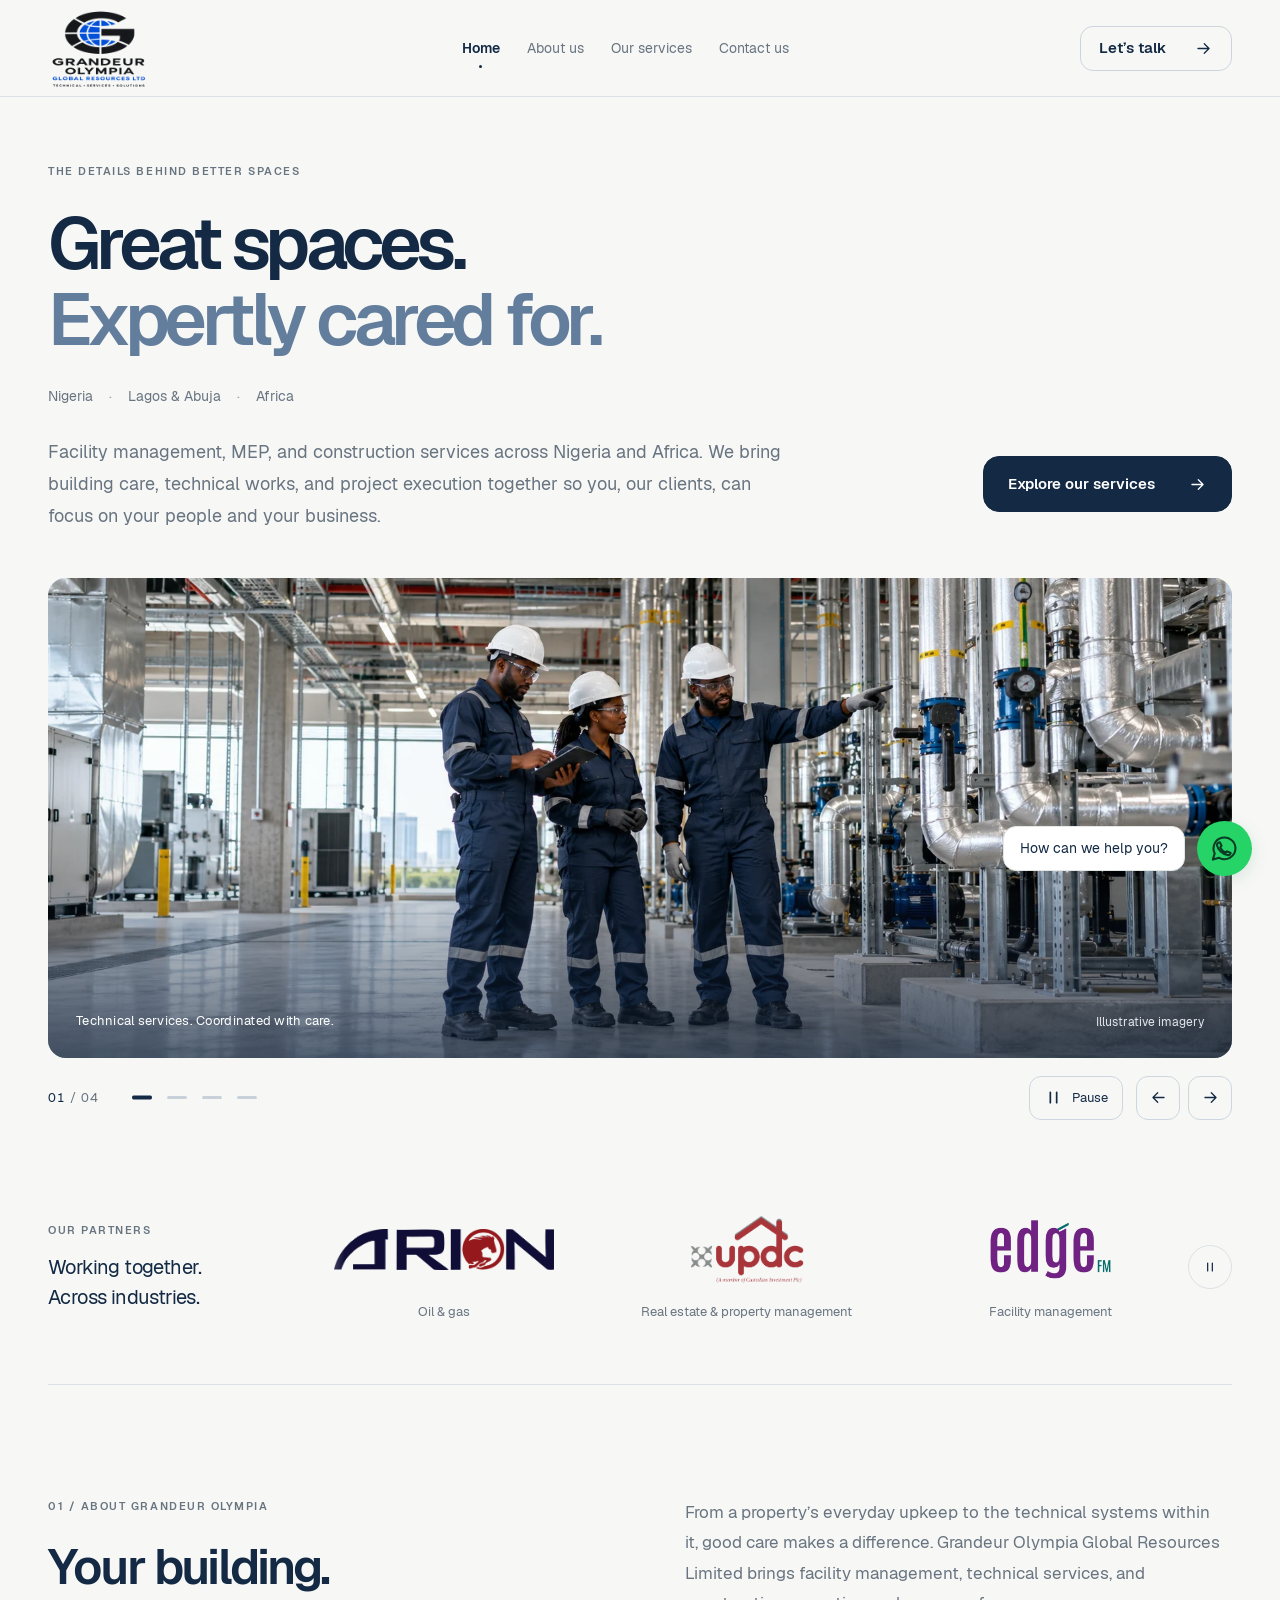
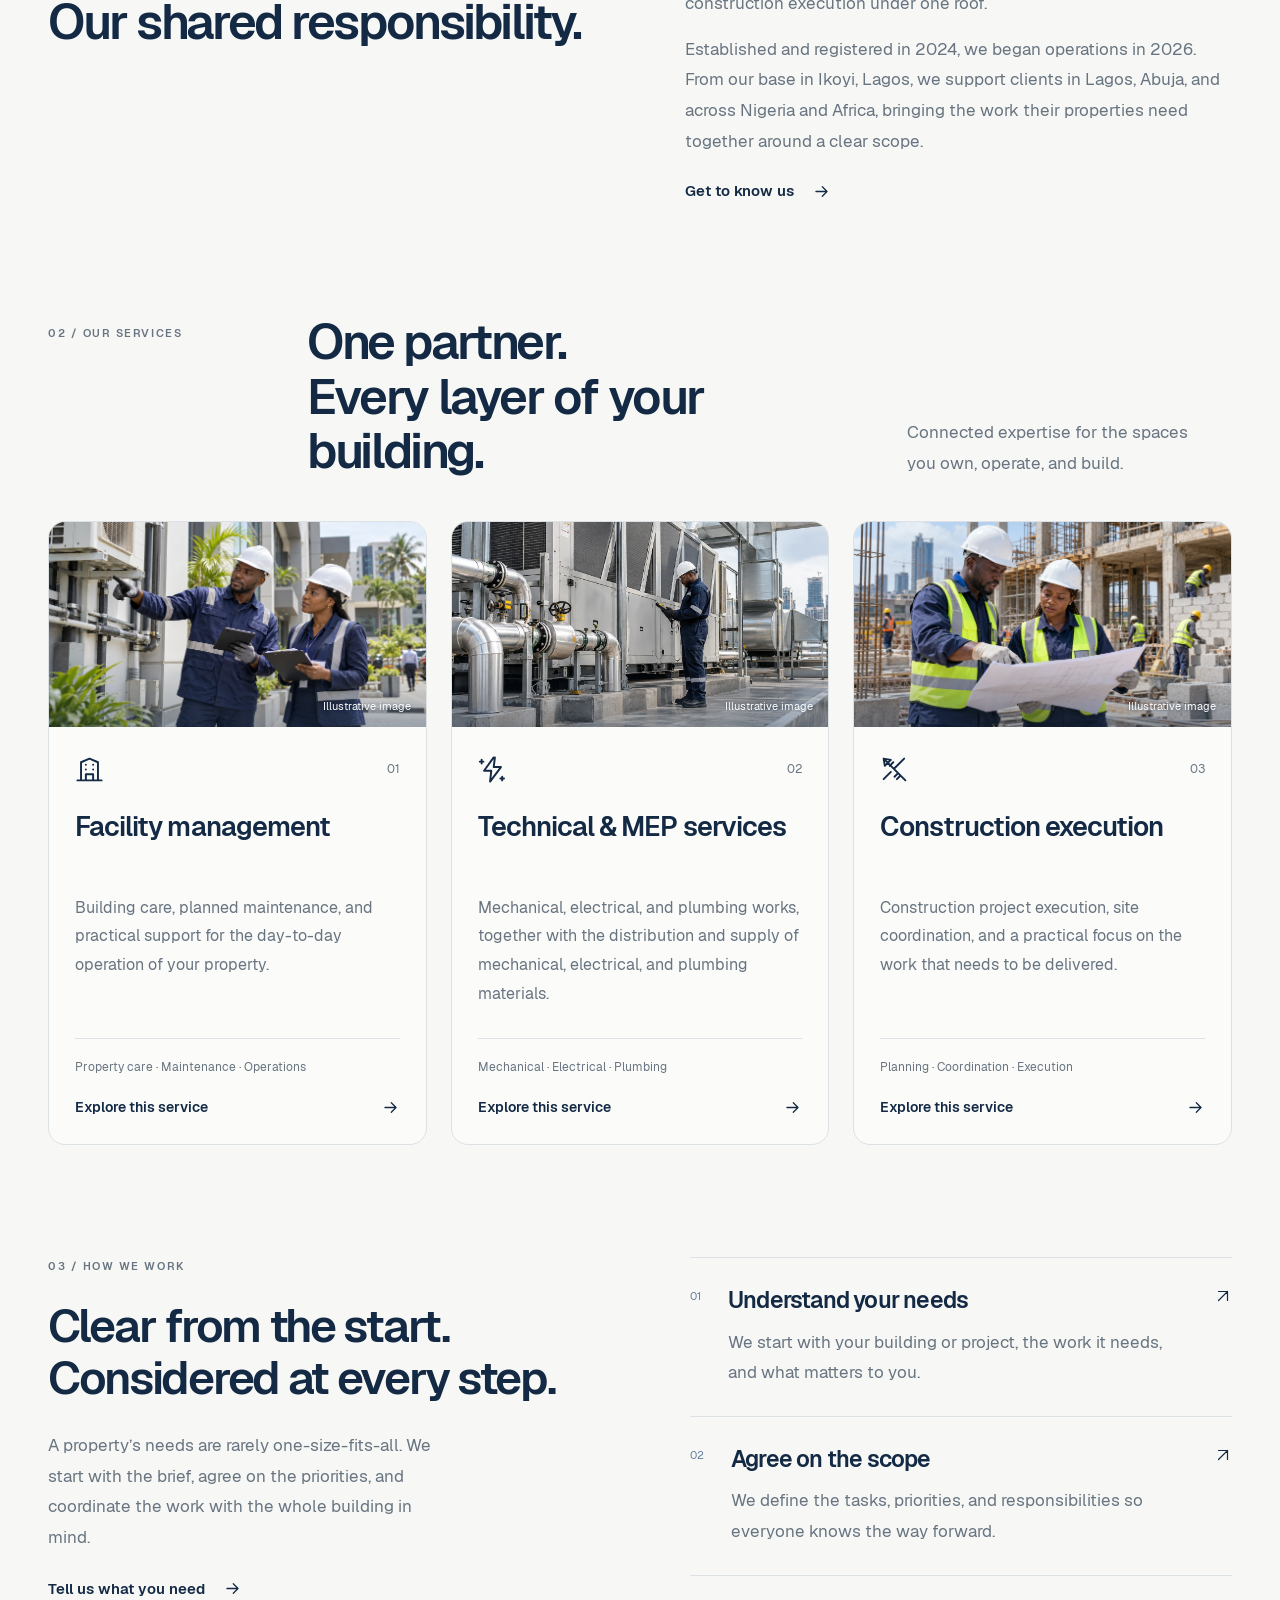
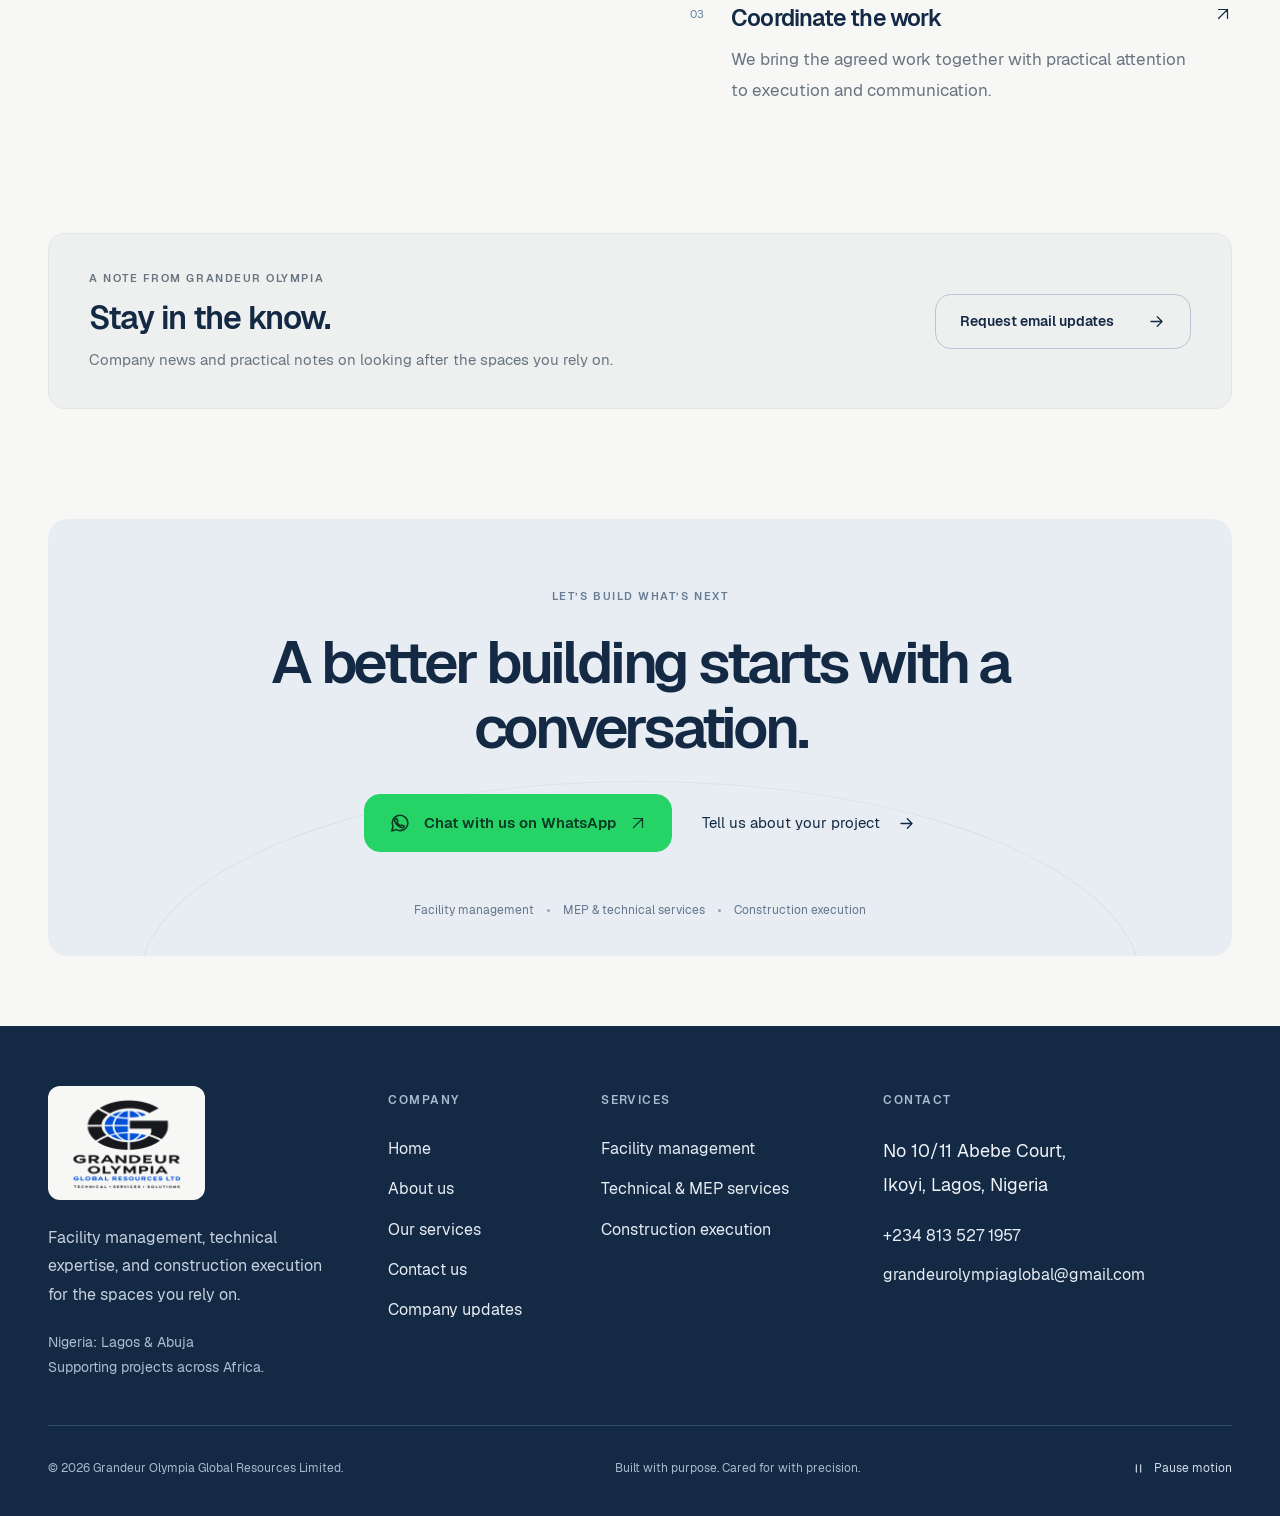
==== commit ddd8b710: "lazy loading fix" ====
--- a/index.html
+++ b/index.html
@@ -1,2 +1,2 @@
 <!doctype html>
-<html lang="en"><head><meta charset="utf-8"><meta name="viewport" content="width=device-width, initial-scale=1"><meta name="theme-color" content="#132944"><meta name="robots" content="index,follow"><title>Facility Management, MEP & Construction in Nigeria | Grandeur Olympia</title><meta name="description" content="Grandeur Olympia Global Resources Limited provides facility management, technical and MEP services, and construction execution for clients across Nigeria, including Lagos and Abuja, and across Africa."><meta property="og:type" content="website"><meta property="og:title" content="Facility Management, MEP & Construction in Nigeria | Grandeur Olympia"><meta property="og:description" content="Grandeur Olympia Global Resources Limited provides facility management, technical and MEP services, and construction execution for clients across Nigeria, including Lagos and Abuja, and across Africa."><meta property="og:locale" content="en_NG"><link rel="icon" href="./assets/favicon.svg" type="image/svg+xml"><link rel="preload" href="./assets/Geist-Regular.ttf" as="font" type="font/ttf" crossorigin><link rel="stylesheet" href="./styles.css?v=20261023-logo"><link rel="stylesheet" href="./quiet.css?v=20261027-materials-distribution"><script type="application/ld+json">{"@context":"https://schema.org","@type":"Organization","name":"Grandeur Olympia Global Resources Limited","foundingDate":"2024","areaServed":[{"@type":"Country","name":"Nigeria"},{"@type":"City","name":"Lagos"},{"@type":"City","name":"Abuja"},{"@type":"Place","name":"Africa"}],"email":"grandeurolympiaglobal@gmail.com","telephone":"+2348135271957","description":"Facility management, mechanical, electrical and plumbing services, and construction project execution across Nigeria and Africa.","address":{"@type":"PostalAddress","streetAddress":"No 10/11 Abebe Court, Ikoyi","addressLocality":"Lagos","addressCountry":"NG"},"contactPoint":{"@type":"ContactPoint","telephone":"+2348135271957","contactType":"customer service","email":"grandeurolympiaglobal@gmail.com","availableLanguage":"English"}}</script><script defer src="./quiet.js?v=20261027-materials-distribution"></script></head><body id="top" class="quiet-theme" data-concept="01" data-page="home"><a class="skip" href="#main">Skip to content</a><header class="site-header quiet-header"><div class="wrap nav-row"><a class="brand" href="./index.html" aria-label="Grandeur Olympia home"><img class="brand-logo" src="./assets/grandeur-olympia-logo-refined.png" width="1374" height="1145" alt="Grandeur Olympia Global Resources Limited" decoding="async"></a><nav class="desktop-nav quiet-main-nav" aria-label="Main navigation"><a href="./index.html" aria-current="page">Home</a><a href="./about.html" >About us</a><a href="./services.html" >Our services</a><a href="./contact.html" >Contact us</a></nav><div class="quiet-nav-actions"><a class="button nav-button" href="./contact.html">Let’s talk <svg viewBox="0 0 24 24" fill="none" aria-hidden="true"><path d="M5 12h14M13 6l6 6-6 6"/></svg></a><button class="quiet-menu-toggle" type="button" aria-controls="quiet-mobile-nav" aria-expanded="false" aria-label="Open navigation" hidden><svg viewBox="0 0 24 24" fill="none" aria-hidden="true"><path d="M4 8h16M4 16h16"/></svg></button></div></div><nav class="quiet-mobile-nav wrap" id="quiet-mobile-nav" aria-label="Mobile navigation" hidden><a href="./index.html" aria-current="page">Home</a><a href="./about.html" >About us</a><a href="./services.html" >Our services</a><a href="./contact.html" >Contact us</a></nav></header><main id="main"><section class="hero-one wrap"><div class="hero-one-copy"><span class="eyebrow quiet-reveal">THE DETAILS BEHIND BETTER SPACES</span><h1 class="quiet-reveal">Great spaces.<br><span>Expertly cared for.</span></h1><div class="quiet-hero-coverage quiet-reveal"><span>Nigeria</span><span>Lagos & Abuja</span><span>Africa</span></div><div class="hero-one-bottom quiet-reveal"><p>Facility management, MEP, and construction services across Nigeria and Africa. We bring building care, technical works, and project execution together so you, our clients, can focus on your people and your business.</p><a class="button" href="./services.html">Explore our services <svg viewBox="0 0 24 24" fill="none" aria-hidden="true"><path d="M5 12h14M13 6l6 6-6 6"/></svg></a></div></div><section class="quiet-visual-story quiet-reveal" role="region" aria-roledescription="carousel" aria-label="Technical services and MEP work" data-hero-gallery><div class="quiet-visual-slides"><figure class="architectural-frame quiet-gallery-slide" data-gallery-slide role="group" aria-roledescription="slide" aria-label="1 of 4: Technical services. Coordinated with care." ><img src="./assets/technical-services-hero.png" width="2172" height="724" alt="Illustrative technical team coordinating a commercial building services inspection" fetchpriority="high"><figcaption><span>Technical services. Coordinated with care.</span><span>Illustrative imagery</span></figcaption></figure><figure class="architectural-frame quiet-gallery-slide" data-gallery-slide role="group" aria-roledescription="slide" aria-label="2 of 4: Mechanical services. The detail behind your building." hidden><img data-src="./assets/mep-mechanical.png" width="2172" height="724" alt="Illustrative technician inspecting a commercial HVAC chiller" decoding="async"><figcaption><span>Mechanical services. The detail behind your building.</span><span>Illustrative imagery</span></figcaption></figure><figure class="architectural-frame quiet-gallery-slide" data-gallery-slide role="group" aria-roledescription="slide" aria-label="3 of 4: Electrical services. The detail behind your building." hidden><img data-src="./assets/mep-electrical.png" width="2172" height="724" alt="Illustrative engineer inspecting closed electrical distribution cabinets" decoding="async"><figcaption><span>Electrical services. The detail behind your building.</span><span>Illustrative imagery</span></figcaption></figure><figure class="architectural-frame quiet-gallery-slide" data-gallery-slide role="group" aria-roledescription="slide" aria-label="4 of 4: Plumbing services. The detail behind your building." hidden><img data-src="./assets/mep-plumbing.png" width="2172" height="724" alt="Illustrative plumbing technician inspecting a water booster pump system" decoding="async"><figcaption><span>Plumbing services. The detail behind your building.</span><span>Illustrative imagery</span></figcaption></figure></div><div class="quiet-gallery-controls" data-gallery-controls hidden><div class="quiet-gallery-pagination"><span class="quiet-gallery-count" aria-hidden="true"><span data-gallery-current>01</span> / 04</span><div class="quiet-gallery-dots" aria-label="Choose a service image"><button type="button" data-gallery-dot="0" aria-label="Show image 1: Technical services. Coordinated with care." aria-pressed="true"><span></span></button><button type="button" data-gallery-dot="1" aria-label="Show image 2: Mechanical services. The detail behind your building." aria-pressed="false"><span></span></button><button type="button" data-gallery-dot="2" aria-label="Show image 3: Electrical services. The detail behind your building." aria-pressed="false"><span></span></button><button type="button" data-gallery-dot="3" aria-label="Show image 4: Plumbing services. The detail behind your building." aria-pressed="false"><span></span></button></div></div><div class="quiet-gallery-actions"><button type="button" data-gallery-pause aria-pressed="false" aria-label="Pause slideshow"><svg viewBox="0 0 18 18" fill="none" aria-hidden="true"><path d="M6 4v10M12 4v10"/></svg><span>Pause</span></button><button type="button" data-gallery-prev aria-label="Previous service image"><svg viewBox="0 0 24 24" fill="none" aria-hidden="true"><path d="M19 12H5m6-6-6 6 6 6"/></svg></button><button type="button" data-gallery-next aria-label="Next service image"><svg viewBox="0 0 24 24" fill="none" aria-hidden="true"><path d="M5 12h14M13 6l6 6-6 6"/></svg></button></div></div><p class="quiet-sr-only" aria-live="polite" aria-atomic="true" data-gallery-status></p></section></section><section class="quiet-companies wrap quiet-reveal" aria-labelledby="company-heading"><div class="quiet-company-intro"><span class="eyebrow">OUR PARTNERS</span><h2 id="company-heading">Working together.<br>Across industries.</h2></div><div class="quiet-company-window"><div class="quiet-company-track"><ul class="quiet-company-group" ><li><a class="quiet-partner" href="https://www.arionenergyservices.com/" target="_blank" rel="noopener" ><span class="quiet-partner-art"><img src="./assets/partners/arion-energy.png" alt="Arion Energy Services" width="220" height="74" loading="lazy" decoding="async"></span><span class="quiet-partner-industry">Oil & gas</span></a></li><li><a class="quiet-partner" href="https://updcplc.com/" target="_blank" rel="noopener" ><span class="quiet-partner-art"><img src="./assets/partners/updc-plc.png" alt="UPDC Plc" width="220" height="74" loading="lazy" decoding="async"></span><span class="quiet-partner-industry">Real estate & property management</span></a></li><li><a class="quiet-partner" href="https://edgefm.org/" target="_blank" rel="noopener" ><span class="quiet-partner-art"><img src="./assets/partners/edge-fm.png" alt="Edge Facility Managers" width="220" height="74" loading="lazy" decoding="async"></span><span class="quiet-partner-industry">Facility management</span></a></li></ul><ul class="quiet-company-group" aria-hidden="true"><li><a class="quiet-partner" href="https://www.arionenergyservices.com/" target="_blank" rel="noopener" tabindex="-1"><span class="quiet-partner-art"><img src="./assets/partners/arion-energy.png" alt="Arion Energy Services" width="220" height="74" loading="lazy" decoding="async"></span><span class="quiet-partner-industry">Oil & gas</span></a></li><li><a class="quiet-partner" href="https://updcplc.com/" target="_blank" rel="noopener" tabindex="-1"><span class="quiet-partner-art"><img src="./assets/partners/updc-plc.png" alt="UPDC Plc" width="220" height="74" loading="lazy" decoding="async"></span><span class="quiet-partner-industry">Real estate & property management</span></a></li><li><a class="quiet-partner" href="https://edgefm.org/" target="_blank" rel="noopener" tabindex="-1"><span class="quiet-partner-art"><img src="./assets/partners/edge-fm.png" alt="Edge Facility Managers" width="220" height="74" loading="lazy" decoding="async"></span><span class="quiet-partner-industry">Facility management</span></a></li></ul></div></div><button class="quiet-company-pause" type="button" data-marquee-pause aria-label="Pause partner logos" aria-pressed="false"><svg viewBox="0 0 18 18" fill="none" aria-hidden="true"><path d="M6 4v10M12 4v10"/></svg></button></section><section class="quiet-about-teaser section wrap" aria-labelledby="about-heading"><div class="quiet-reveal"><span class="eyebrow">01 / ABOUT GRANDEUR OLYMPIA</span><h2 id="about-heading">Your building.<br>Our shared responsibility.</h2></div><div class="quiet-reveal"><p>From a property’s everyday upkeep to the technical systems within it, good care makes a difference. Grandeur Olympia Global Resources Limited brings facility management, technical services, and construction execution under one roof.</p><p>Established and registered in 2024, we began operations in 2026. From our base in Ikoyi, Lagos, we support clients in Lagos, Abuja, and across Nigeria and Africa, bringing the work their properties need together around a clear scope.</p><a class="text-link" href="./about.html">Get to know us <svg viewBox="0 0 24 24" fill="none" aria-hidden="true"><path d="M5 12h14M13 6l6 6-6 6"/></svg></a></div></section><section class="section wrap" aria-labelledby="services-heading"><div class="section-heading quiet-reveal"><span class="eyebrow">02 / OUR SERVICES</span><h2 id="services-heading">One partner.<br>Every layer of your building.</h2><p>Connected expertise for the spaces you own, operate, and build.</p></div><div class="service-grid quiet-service-grid"><article class="service-card quiet-reveal"><figure class="quiet-card-photo"><img src="./assets/facility-management-care.png" alt="Illustrative facility team inspecting building services at a commercial property" width="1536" height="1024" loading="lazy" decoding="async"><figcaption>Illustrative image</figcaption></figure><div class="service-card-top"><svg viewBox="0 0 24 24" fill="none" aria-hidden="true"><path d="M5 21V6l7-3 7 3v15M2 21h20M9 21v-5h6v5M9 8h.01M15 8h.01M9 12h.01M15 12h.01"/></svg><span>01</span></div><h3>Facility management</h3><p>Building care, planned maintenance, and practical support for the day-to-day operation of your property.</p><div class="service-tags">Property care · Maintenance · Operations</div><a class="text-link quiet-service-link" href="./services.html#facility-management">Explore this service <svg viewBox="0 0 24 24" fill="none" aria-hidden="true"><path d="M5 12h14M13 6l6 6-6 6"/></svg></a></article><article class="service-card quiet-reveal"><figure class="quiet-card-photo"><img src="./assets/mep-mechanical.png" alt="Illustrative mechanical technician inspecting a commercial HVAC system" width="2172" height="724" loading="lazy" decoding="async"><figcaption>Illustrative image</figcaption></figure><div class="service-card-top"><svg viewBox="0 0 24 24" fill="none" aria-hidden="true"><path d="M13 2 5 13h6l-1 9 9-12h-6l1-8M3 4v3M1.5 5.5h3M20 18v3M18.5 19.5h3"/></svg><span>02</span></div><h3>Technical & MEP services</h3><p>Mechanical, electrical, and plumbing works, together with the distribution and supply of mechanical, electrical, and plumbing materials.</p><div class="service-tags">Mechanical · Electrical · Plumbing</div><a class="text-link quiet-service-link" href="./services.html#mep">Explore this service <svg viewBox="0 0 24 24" fill="none" aria-hidden="true"><path d="M5 12h14M13 6l6 6-6 6"/></svg></a></article><article class="service-card quiet-reveal"><figure class="quiet-card-photo"><img src="./assets/construction-execution-team.png" alt="Illustrative site professionals reviewing construction drawings at a building site" width="1536" height="1024" loading="lazy" decoding="async"><figcaption>Illustrative image</figcaption></figure><div class="service-card-top"><svg viewBox="0 0 24 24" fill="none" aria-hidden="true"><path d="m3 20 6-6M12 11l8-8M3 3l18 18M3 3l1 6 5-5-6-1M15 15l-3 3M17 17l-3 3M8 9l3-3"/></svg><span>03</span></div><h3>Construction execution</h3><p>Construction project execution, site coordination, and a practical focus on the work that needs to be delivered.</p><div class="service-tags">Planning · Coordination · Execution</div><a class="text-link quiet-service-link" href="./services.html#construction">Explore this service <svg viewBox="0 0 24 24" fill="none" aria-hidden="true"><path d="M5 12h14M13 6l6 6-6 6"/></svg></a></article></div></section><section class="approach-one section wrap" aria-labelledby="approach-heading"><div class="approach-intro quiet-reveal"><span class="eyebrow">03 / HOW WE WORK</span><h2 id="approach-heading">Clear from the start.<br>Considered at every step.</h2><p>A property’s needs are rarely one-size-fits-all. We start with the brief, agree on the priorities, and coordinate the work with the whole building in mind.</p><a class="text-link" href="./contact.html">Tell us what you need <svg viewBox="0 0 24 24" fill="none" aria-hidden="true"><path d="M5 12h14M13 6l6 6-6 6"/></svg></a></div><div class="process-list"><article class="process-step quiet-reveal"><span>01</span><div><h3>Understand your needs</h3><p>We start with your building or project, the work it needs, and what matters to you.</p></div><svg viewBox="0 0 24 24" fill="none" aria-hidden="true"><path d="M6 18 18 6M6 6h12v12"/></svg></article><article class="process-step quiet-reveal"><span>02</span><div><h3>Agree on the scope</h3><p>We define the tasks, priorities, and responsibilities so everyone knows the way forward.</p></div><svg viewBox="0 0 24 24" fill="none" aria-hidden="true"><path d="M6 18 18 6M6 6h12v12"/></svg></article><article class="process-step quiet-reveal"><span>03</span><div><h3>Coordinate the work</h3><p>We bring the agreed work together with practical attention to execution and communication.</p></div><svg viewBox="0 0 24 24" fill="none" aria-hidden="true"><path d="M6 18 18 6M6 6h12v12"/></svg></article></div></section><section class="quiet-newsletter-band wrap quiet-reveal" aria-labelledby="updates-heading"><div><span class="eyebrow">A NOTE FROM GRANDEUR OLYMPIA</span><h2 id="updates-heading">Stay in the know.</h2><p>Company news and practical notes on looking after the spaces you rely on.</p></div><a class="button quiet-button-outline" href="mailto:grandeurolympiaglobal@gmail.com?subject=Email%20updates" data-newsletter-open>Request email updates <svg viewBox="0 0 24 24" fill="none" aria-hidden="true"><path d="M5 12h14M13 6l6 6-6 6"/></svg></a></section><section class="contact-section wrap quiet-reveal"><div class="contact-panel"><span class="eyebrow">LET’S BUILD WHAT’S NEXT</span><h2>A better building starts with a conversation.</h2><div class="contact-actions"><a class="button quiet-whatsapp-button" href="https://wa.me/2348135271957?text=Hello%20Grandeur%20Olympia%2C%20I%E2%80%99d%20like%20to%20discuss%20a%20building%20or%20project." target="_blank" rel="noopener"><svg viewBox="0 0 24 24" fill="none" aria-hidden="true"><path d="M20.5 11.7a8.5 8.5 0 0 1-12.6 7.5L3 20.6l1.4-4.8a8.5 8.5 0 1 1 16.1-4.1Z"/><path d="m8.4 7.2 1.3 2.7-1 1.2a8.5 8.5 0 0 0 4.2 4.1l1.1-1 2.8 1.2c-.4 1.3-1.4 1.9-2.5 1.7-3.9-.7-7.4-4.2-8.1-7.5-.2-1.1.6-2.2 2.2-2.4Z"/></svg>Chat with us on WhatsApp <svg viewBox="0 0 24 24" fill="none" aria-hidden="true"><path d="M6 18 18 6M6 6h12v12"/></svg></a><a class="contact-email" href="./contact.html">Tell us about your project <svg viewBox="0 0 24 24" fill="none" aria-hidden="true"><path d="M5 12h14M13 6l6 6-6 6"/></svg></a></div><div class="contact-fine"><span>Facility management</span><i></i><span>MEP & technical services</span><i></i><span>Construction execution</span></div></div></section></main><footer class="quiet-footer"><div class="wrap"><div class="quiet-footer-grid"><div class="quiet-footer-brand"><a class="brand" href="./index.html" aria-label="Grandeur Olympia home"><img class="brand-logo" src="./assets/grandeur-olympia-logo-refined.png" width="1374" height="1145" alt="Grandeur Olympia Global Resources Limited" decoding="async" loading="lazy" decoding="async"></a><p>Facility management, technical expertise, and construction execution for the spaces you rely on.</p><span class="quiet-footer-area">Nigeria: Lagos & Abuja<br>Supporting projects across Africa.</span></div><nav class="quiet-footer-column" aria-label="Footer navigation"><h2>Company</h2><a href="./index.html" >Home</a><a href="./about.html" >About us</a><a href="./services.html" >Our services</a><a href="./contact.html" >Contact us</a><a href="mailto:grandeurolympiaglobal@gmail.com?subject=Email%20updates" data-newsletter-open>Company updates</a></nav><nav class="quiet-footer-column" aria-label="Footer services"><h2>Services</h2><a href="./services.html#facility-management">Facility management</a><a href="./services.html#mep">Technical & MEP services</a><a href="./services.html#construction">Construction execution</a></nav><div class="quiet-footer-column quiet-footer-contact"><h2>Contact</h2><address class="quiet-office-address"><span>No 10/11 Abebe Court,</span><span>Ikoyi, Lagos, Nigeria</span></address><a href="tel:+2348135271957">+234 813 527 1957</a><a href="mailto:grandeurolympiaglobal@gmail.com">grandeurolympiaglobal@gmail.com</a></div></div><div class="quiet-footer-bottom"><span>© 2026 Grandeur Olympia Global Resources Limited.</span><span>Built with purpose. Cared for with precision.</span><button type="button" class="quiet-motion-toggle" data-motion-toggle aria-pressed="false"><svg viewBox="0 0 18 18" fill="none" aria-hidden="true"><path d="M6 4v10M12 4v10"/></svg><span>Pause motion</span></button></div></div></footer><aside class="quiet-help" aria-label="WhatsApp help"><section class="quiet-help-panel" id="quiet-help-panel" aria-labelledby="help-title" hidden><div class="quiet-help-head"><span><svg viewBox="0 0 24 24" fill="none" aria-hidden="true"><path d="M20.5 11.7a8.5 8.5 0 0 1-12.6 7.5L3 20.6l1.4-4.8a8.5 8.5 0 1 1 16.1-4.1Z"/><path d="m8.4 7.2 1.3 2.7-1 1.2a8.5 8.5 0 0 0 4.2 4.1l1.1-1 2.8 1.2c-.4 1.3-1.4 1.9-2.5 1.7-3.9-.7-7.4-4.2-8.1-7.5-.2-1.1.6-2.2 2.2-2.4Z"/></svg> GRANDEUR OLYMPIA</span><button type="button" aria-label="Close WhatsApp help" data-help-close><svg viewBox="0 0 24 24" fill="none" aria-hidden="true"><path d="m6 6 12 12M6 18 18 6"/></svg></button></div><div class="quiet-help-body"><span class="eyebrow">LET’S START WITH YOUR NEEDS</span><h2 id="help-title">How can we help you?</h2><p>Choose a topic to start a conversation with us on WhatsApp.</p><div class="quiet-help-options"><a href="https://wa.me/2348135271957?text=Hello%20Grandeur%20Olympia%2C%20I%E2%80%99d%20like%20help%20with%20facility%20management." target="_blank" rel="noopener">Facility management<svg viewBox="0 0 24 24" fill="none" aria-hidden="true"><path d="M5 12h14M13 6l6 6-6 6"/></svg></a><a href="https://wa.me/2348135271957?text=Hello%20Grandeur%20Olympia%2C%20I%E2%80%99d%20like%20help%20with%20technical%20%26%20mep%20services." target="_blank" rel="noopener">Technical & MEP services<svg viewBox="0 0 24 24" fill="none" aria-hidden="true"><path d="M5 12h14M13 6l6 6-6 6"/></svg></a><a href="https://wa.me/2348135271957?text=Hello%20Grandeur%20Olympia%2C%20I%E2%80%99d%20like%20help%20with%20construction%20execution." target="_blank" rel="noopener">Construction execution<svg viewBox="0 0 24 24" fill="none" aria-hidden="true"><path d="M5 12h14M13 6l6 6-6 6"/></svg></a></div><a class="button quiet-whatsapp-button" href="https://wa.me/2348135271957?text=Hello%20Grandeur%20Olympia%2C%20I%20have%20a%20question%20about%20your%20services." target="_blank" rel="noopener">Start a WhatsApp chat <svg viewBox="0 0 24 24" fill="none" aria-hidden="true"><path d="M6 18 18 6M6 6h12v12"/></svg></a></div></section><button class="quiet-help-launcher" type="button" aria-controls="quiet-help-panel" aria-expanded="false" aria-label="How can we help you? Open WhatsApp contact options" data-help-toggle><span class="quiet-help-label">How can we help you?</span><span class="quiet-help-bubble"><svg viewBox="0 0 24 24" fill="none" aria-hidden="true"><path d="M20.5 11.7a8.5 8.5 0 0 1-12.6 7.5L3 20.6l1.4-4.8a8.5 8.5 0 1 1 16.1-4.1Z"/><path d="m8.4 7.2 1.3 2.7-1 1.2a8.5 8.5 0 0 0 4.2 4.1l1.1-1 2.8 1.2c-.4 1.3-1.4 1.9-2.5 1.7-3.9-.7-7.4-4.2-8.1-7.5-.2-1.1.6-2.2 2.2-2.4Z"/></svg></span></button></aside><dialog class="quiet-newsletter-dialog" id="newsletter-dialog" aria-labelledby="newsletter-title" aria-describedby="newsletter-description"><button type="button" class="quiet-dialog-close" aria-label="Close email updates prompt" data-newsletter-close><svg viewBox="0 0 24 24" fill="none" aria-hidden="true"><path d="m6 6 12 12M6 18 18 6"/></svg></button><div class="quiet-newsletter-symbol" aria-hidden="true"><svg viewBox="0 0 32 32" fill="none"><rect x="5" y="8" width="22" height="17" rx="3"/><path d="m6 10 10 8 10-8"/></svg></div><span class="eyebrow">A NOTE FROM GRANDEUR OLYMPIA</span><h2 id="newsletter-title" tabindex="-1">Better spaces.<br>A little more insight.</h2><p id="newsletter-description">Request company news and practical notes on caring for your building, delivered by email.</p><form data-newsletter-form action="mailto:grandeurolympiaglobal@gmail.com" method="get"><div class="quiet-field"><label for="newsletter-email">Email address</label><input id="newsletter-email" name="email" type="email" autocomplete="email" maxlength="254" required placeholder="you@company.com"></div><label class="quiet-consent"><input name="consent" type="checkbox" required><span>I’d like to receive Grandeur Olympia news and updates by email.</span></label><button class="button quiet-newsletter-submit" type="submit">Request email updates <svg viewBox="0 0 24 24" fill="none" aria-hidden="true"><path d="M5 12h14M13 6l6 6-6 6"/></svg></button><p class="quiet-form-hint">Opens your email app to send your subscription request.</p><p class="quiet-form-status" role="status" data-newsletter-status></p><a class="quiet-mail-fallback" href="mailto:grandeurolympiaglobal@gmail.com?subject=Newsletter%20subscription%20request" data-newsletter-fallback hidden>Open the prepared email again <svg viewBox="0 0 24 24" fill="none" aria-hidden="true"><path d="M5 12h14M13 6l6 6-6 6"/></svg></a></form><details class="quiet-email-note"><summary>How your email is used</summary><p>Your email and consent are included in the request you send to our company inbox. You can ask to stop receiving updates by replying to an email or contacting us at grandeurolympiaglobal@gmail.com.</p></details><button class="quiet-skip-updates" type="button" data-newsletter-close>Maybe later</button></dialog><noscript><style>.quiet-main-nav{display:flex!important;flex-wrap:wrap;gap:12px}.quiet-nav-actions{display:none}.quiet-header .nav-row{height:auto;min-height:90px;flex-wrap:wrap;padding-bottom:14px}</style></noscript></body></html>
+<html lang="en"><head><meta charset="utf-8"><meta name="viewport" content="width=device-width, initial-scale=1"><meta name="theme-color" content="#132944"><meta name="robots" content="index,follow"><title>Facility Management, MEP & Construction in Nigeria | Grandeur Olympia</title><meta name="description" content="Grandeur Olympia Global Resources Limited provides facility management, technical and MEP services, and construction execution for clients across Nigeria, including Lagos and Abuja, and across Africa."><meta property="og:type" content="website"><meta property="og:title" content="Facility Management, MEP & Construction in Nigeria | Grandeur Olympia"><meta property="og:description" content="Grandeur Olympia Global Resources Limited provides facility management, technical and MEP services, and construction execution for clients across Nigeria, including Lagos and Abuja, and across Africa."><meta property="og:locale" content="en_NG"><link rel="icon" href="./assets/favicon-64.png" type="image/png"><link rel="preload" href="./assets/Geist-Regular.ttf" as="font" type="font/ttf" crossorigin><link rel="stylesheet" href="./styles.css?v=20261023-logo"><link rel="stylesheet" href="./quiet.css?v=20261027-smooth-images"><script type="application/ld+json">{"@context":"https://schema.org","@type":"Organization","name":"Grandeur Olympia Global Resources Limited","foundingDate":"2024","areaServed":[{"@type":"Country","name":"Nigeria"},{"@type":"City","name":"Lagos"},{"@type":"City","name":"Abuja"},{"@type":"Place","name":"Africa"}],"email":"grandeurolympiaglobal@gmail.com","telephone":"+2348135271957","description":"Facility management, mechanical, electrical and plumbing services, and construction project execution across Nigeria and Africa.","address":{"@type":"PostalAddress","streetAddress":"No 10/11 Abebe Court, Ikoyi","addressLocality":"Lagos","addressCountry":"NG"},"contactPoint":{"@type":"ContactPoint","telephone":"+2348135271957","contactType":"customer service","email":"grandeurolympiaglobal@gmail.com","availableLanguage":"English"}}</script><script defer src="./quiet.js?v=20261027-smooth-images"></script></head><body id="top" class="quiet-theme" data-concept="01" data-page="home"><a class="skip" href="#main">Skip to content</a><header class="site-header quiet-header"><div class="wrap nav-row"><a class="brand" href="./index.html" aria-label="Grandeur Olympia home"><img class="brand-logo" src="./assets/grandeur-olympia-logo-refined.webp" width="1374" height="1145" alt="Grandeur Olympia Global Resources Limited" decoding="async"></a><nav class="desktop-nav quiet-main-nav" aria-label="Main navigation"><a href="./index.html" aria-current="page">Home</a><a href="./about.html" >About us</a><a href="./services.html" >Our services</a><a href="./contact.html" >Contact us</a></nav><div class="quiet-nav-actions"><a class="button nav-button" href="./contact.html">Let’s talk <svg viewBox="0 0 24 24" fill="none" aria-hidden="true"><path d="M5 12h14M13 6l6 6-6 6"/></svg></a><button class="quiet-menu-toggle" type="button" aria-controls="quiet-mobile-nav" aria-expanded="false" aria-label="Open navigation" hidden><svg viewBox="0 0 24 24" fill="none" aria-hidden="true"><path d="M4 8h16M4 16h16"/></svg></button></div></div><nav class="quiet-mobile-nav wrap" id="quiet-mobile-nav" aria-label="Mobile navigation" hidden><a href="./index.html" aria-current="page">Home</a><a href="./about.html" >About us</a><a href="./services.html" >Our services</a><a href="./contact.html" >Contact us</a></nav></header><main id="main"><section class="hero-one wrap"><div class="hero-one-copy"><span class="eyebrow quiet-reveal">THE DETAILS BEHIND BETTER SPACES</span><h1 class="quiet-reveal">Great spaces.<br><span>Expertly cared for.</span></h1><div class="quiet-hero-coverage quiet-reveal"><span>Nigeria</span><span>Lagos & Abuja</span><span>Africa</span></div><div class="hero-one-bottom quiet-reveal"><p>Facility management, MEP, and construction services across Nigeria and Africa. We bring building care, technical works, and project execution together so you, our clients, can focus on your people and your business.</p><a class="button" href="./services.html">Explore our services <svg viewBox="0 0 24 24" fill="none" aria-hidden="true"><path d="M5 12h14M13 6l6 6-6 6"/></svg></a></div></div><section class="quiet-visual-story quiet-reveal" role="region" aria-roledescription="carousel" aria-label="Technical services and MEP work" data-hero-gallery><div class="quiet-visual-slides"><figure class="architectural-frame quiet-gallery-slide" data-gallery-slide role="group" aria-roledescription="slide" aria-label="1 of 4: Technical services. Coordinated with care." ><img src="./assets/technical-services-hero.webp" width="2172" height="724" alt="Illustrative technical team coordinating a commercial building services inspection" fetchpriority="high" decoding="async"><figcaption><span>Technical services. Coordinated with care.</span><span>Illustrative imagery</span></figcaption></figure><figure class="architectural-frame quiet-gallery-slide" data-gallery-slide role="group" aria-roledescription="slide" aria-label="2 of 4: Mechanical services. The detail behind your building." hidden><img data-src="./assets/mep-mechanical.webp" width="2172" height="724" alt="Illustrative technician inspecting a commercial HVAC chiller" decoding="async"><figcaption><span>Mechanical services. The detail behind your building.</span><span>Illustrative imagery</span></figcaption></figure><figure class="architectural-frame quiet-gallery-slide" data-gallery-slide role="group" aria-roledescription="slide" aria-label="3 of 4: Electrical services. The detail behind your building." hidden><img data-src="./assets/mep-electrical.webp" width="2172" height="724" alt="Illustrative engineer inspecting closed electrical distribution cabinets" decoding="async"><figcaption><span>Electrical services. The detail behind your building.</span><span>Illustrative imagery</span></figcaption></figure><figure class="architectural-frame quiet-gallery-slide" data-gallery-slide role="group" aria-roledescription="slide" aria-label="4 of 4: Plumbing services. The detail behind your building." hidden><img data-src="./assets/mep-plumbing.webp" width="2172" height="724" alt="Illustrative plumbing technician inspecting a water booster pump system" decoding="async"><figcaption><span>Plumbing services. The detail behind your building.</span><span>Illustrative imagery</span></figcaption></figure></div><div class="quiet-gallery-controls" data-gallery-controls hidden><div class="quiet-gallery-pagination"><span class="quiet-gallery-count" aria-hidden="true"><span data-gallery-current>01</span> / 04</span><div class="quiet-gallery-dots" aria-label="Choose a service image"><button type="button" data-gallery-dot="0" aria-label="Show image 1: Technical services. Coordinated with care." aria-pressed="true"><span></span></button><button type="button" data-gallery-dot="1" aria-label="Show image 2: Mechanical services. The detail behind your building." aria-pressed="false"><span></span></button><button type="button" data-gallery-dot="2" aria-label="Show image 3: Electrical services. The detail behind your building." aria-pressed="false"><span></span></button><button type="button" data-gallery-dot="3" aria-label="Show image 4: Plumbing services. The detail behind your building." aria-pressed="false"><span></span></button></div></div><div class="quiet-gallery-actions"><button type="button" data-gallery-pause aria-pressed="false" aria-label="Pause slideshow"><svg viewBox="0 0 18 18" fill="none" aria-hidden="true"><path d="M6 4v10M12 4v10"/></svg><span>Pause</span></button><button type="button" data-gallery-prev aria-label="Previous service image"><svg viewBox="0 0 24 24" fill="none" aria-hidden="true"><path d="M19 12H5m6-6-6 6 6 6"/></svg></button><button type="button" data-gallery-next aria-label="Next service image"><svg viewBox="0 0 24 24" fill="none" aria-hidden="true"><path d="M5 12h14M13 6l6 6-6 6"/></svg></button></div></div><p class="quiet-sr-only" aria-live="polite" aria-atomic="true" data-gallery-status></p></section></section><section class="quiet-companies wrap quiet-reveal" aria-labelledby="company-heading"><div class="quiet-company-intro"><span class="eyebrow">OUR PARTNERS</span><h2 id="company-heading">Working together.<br>Across industries.</h2></div><div class="quiet-company-window"><div class="quiet-company-track"><ul class="quiet-company-group" ><li><a class="quiet-partner" href="https://www.arionenergyservices.com/" target="_blank" rel="noopener" ><span class="quiet-partner-art"><img src="./assets/partners/arion-energy.png" alt="Arion Energy Services" width="220" height="74" loading="eager" decoding="async"></span><span class="quiet-partner-industry">Oil & gas</span></a></li><li><a class="quiet-partner" href="https://updcplc.com/" target="_blank" rel="noopener" ><span class="quiet-partner-art"><img src="./assets/partners/updc-plc.png" alt="UPDC Plc" width="220" height="74" loading="eager" decoding="async"></span><span class="quiet-partner-industry">Real estate & property management</span></a></li><li><a class="quiet-partner" href="https://edgefm.org/" target="_blank" rel="noopener" ><span class="quiet-partner-art"><img src="./assets/partners/edge-fm.png" alt="Edge Facility Managers" width="220" height="74" loading="eager" decoding="async"></span><span class="quiet-partner-industry">Facility management</span></a></li></ul><ul class="quiet-company-group" aria-hidden="true"><li><a class="quiet-partner" href="https://www.arionenergyservices.com/" target="_blank" rel="noopener" tabindex="-1"><span class="quiet-partner-art"><img src="./assets/partners/arion-energy.png" alt="Arion Energy Services" width="220" height="74" loading="eager" decoding="async"></span><span class="quiet-partner-industry">Oil & gas</span></a></li><li><a class="quiet-partner" href="https://updcplc.com/" target="_blank" rel="noopener" tabindex="-1"><span class="quiet-partner-art"><img src="./assets/partners/updc-plc.png" alt="UPDC Plc" width="220" height="74" loading="eager" decoding="async"></span><span class="quiet-partner-industry">Real estate & property management</span></a></li><li><a class="quiet-partner" href="https://edgefm.org/" target="_blank" rel="noopener" tabindex="-1"><span class="quiet-partner-art"><img src="./assets/partners/edge-fm.png" alt="Edge Facility Managers" width="220" height="74" loading="eager" decoding="async"></span><span class="quiet-partner-industry">Facility management</span></a></li></ul></div></div><button class="quiet-company-pause" type="button" data-marquee-pause aria-label="Pause partner logos" aria-pressed="false"><svg viewBox="0 0 18 18" fill="none" aria-hidden="true"><path d="M6 4v10M12 4v10"/></svg></button></section><section class="quiet-about-teaser section wrap" aria-labelledby="about-heading"><div class="quiet-reveal"><span class="eyebrow">01 / ABOUT GRANDEUR OLYMPIA</span><h2 id="about-heading">Your building.<br>Our shared responsibility.</h2></div><div class="quiet-reveal"><p>From a property’s everyday upkeep to the technical systems within it, good care makes a difference. Grandeur Olympia Global Resources Limited brings facility management, technical services, and construction execution under one roof.</p><p>Established and registered in 2024, we began operations in 2026. From our base in Ikoyi, Lagos, we support clients in Lagos, Abuja, and across Nigeria and Africa, bringing the work their properties need together around a clear scope.</p><a class="text-link" href="./about.html">Get to know us <svg viewBox="0 0 24 24" fill="none" aria-hidden="true"><path d="M5 12h14M13 6l6 6-6 6"/></svg></a></div></section><section class="section wrap" aria-labelledby="services-heading"><div class="section-heading quiet-reveal"><span class="eyebrow">02 / OUR SERVICES</span><h2 id="services-heading">One partner.<br>Every layer of your building.</h2><p>Connected expertise for the spaces you own, operate, and build.</p></div><div class="service-grid quiet-service-grid"><article class="service-card quiet-reveal"><figure class="quiet-card-photo"><img src="./assets/facility-management-care.webp" alt="Illustrative facility team inspecting building services at a commercial property" width="1536" height="1024" loading="lazy" decoding="async"><figcaption>Illustrative image</figcaption></figure><div class="service-card-top"><svg viewBox="0 0 24 24" fill="none" aria-hidden="true"><path d="M5 21V6l7-3 7 3v15M2 21h20M9 21v-5h6v5M9 8h.01M15 8h.01M9 12h.01M15 12h.01"/></svg><span>01</span></div><h3>Facility management</h3><p>Building care, planned maintenance, and practical support for the day-to-day operation of your property.</p><div class="service-tags">Property care · Maintenance · Operations</div><a class="text-link quiet-service-link" href="./services.html#facility-management">Explore this service <svg viewBox="0 0 24 24" fill="none" aria-hidden="true"><path d="M5 12h14M13 6l6 6-6 6"/></svg></a></article><article class="service-card quiet-reveal"><figure class="quiet-card-photo"><img src="./assets/mep-mechanical.webp" alt="Illustrative mechanical technician inspecting a commercial HVAC system" width="2172" height="724" loading="lazy" decoding="async"><figcaption>Illustrative image</figcaption></figure><div class="service-card-top"><svg viewBox="0 0 24 24" fill="none" aria-hidden="true"><path d="M13 2 5 13h6l-1 9 9-12h-6l1-8M3 4v3M1.5 5.5h3M20 18v3M18.5 19.5h3"/></svg><span>02</span></div><h3>Technical & MEP services</h3><p>Mechanical, electrical, and plumbing works, together with the distribution and supply of mechanical, electrical, and plumbing materials.</p><div class="service-tags">Mechanical · Electrical · Plumbing</div><a class="text-link quiet-service-link" href="./services.html#mep">Explore this service <svg viewBox="0 0 24 24" fill="none" aria-hidden="true"><path d="M5 12h14M13 6l6 6-6 6"/></svg></a></article><article class="service-card quiet-reveal"><figure class="quiet-card-photo"><img src="./assets/construction-execution-team.webp" alt="Illustrative site professionals reviewing construction drawings at a building site" width="1536" height="1024" loading="lazy" decoding="async"><figcaption>Illustrative image</figcaption></figure><div class="service-card-top"><svg viewBox="0 0 24 24" fill="none" aria-hidden="true"><path d="m3 20 6-6M12 11l8-8M3 3l18 18M3 3l1 6 5-5-6-1M15 15l-3 3M17 17l-3 3M8 9l3-3"/></svg><span>03</span></div><h3>Construction execution</h3><p>Construction project execution, site coordination, and a practical focus on the work that needs to be delivered.</p><div class="service-tags">Planning · Coordination · Execution</div><a class="text-link quiet-service-link" href="./services.html#construction">Explore this service <svg viewBox="0 0 24 24" fill="none" aria-hidden="true"><path d="M5 12h14M13 6l6 6-6 6"/></svg></a></article></div></section><section class="approach-one section wrap" aria-labelledby="approach-heading"><div class="approach-intro quiet-reveal"><span class="eyebrow">03 / HOW WE WORK</span><h2 id="approach-heading">Clear from the start.<br>Considered at every step.</h2><p>A property’s needs are rarely one-size-fits-all. We start with the brief, agree on the priorities, and coordinate the work with the whole building in mind.</p><a class="text-link" href="./contact.html">Tell us what you need <svg viewBox="0 0 24 24" fill="none" aria-hidden="true"><path d="M5 12h14M13 6l6 6-6 6"/></svg></a></div><div class="process-list"><article class="process-step quiet-reveal"><span>01</span><div><h3>Understand your needs</h3><p>We start with your building or project, the work it needs, and what matters to you.</p></div><svg viewBox="0 0 24 24" fill="none" aria-hidden="true"><path d="M6 18 18 6M6 6h12v12"/></svg></article><article class="process-step quiet-reveal"><span>02</span><div><h3>Agree on the scope</h3><p>We define the tasks, priorities, and responsibilities so everyone knows the way forward.</p></div><svg viewBox="0 0 24 24" fill="none" aria-hidden="true"><path d="M6 18 18 6M6 6h12v12"/></svg></article><article class="process-step quiet-reveal"><span>03</span><div><h3>Coordinate the work</h3><p>We bring the agreed work together with practical attention to execution and communication.</p></div><svg viewBox="0 0 24 24" fill="none" aria-hidden="true"><path d="M6 18 18 6M6 6h12v12"/></svg></article></div></section><section class="quiet-newsletter-band wrap quiet-reveal" aria-labelledby="updates-heading"><div><span class="eyebrow">A NOTE FROM GRANDEUR OLYMPIA</span><h2 id="updates-heading">Stay in the know.</h2><p>Company news and practical notes on looking after the spaces you rely on.</p></div><a class="button quiet-button-outline" href="mailto:grandeurolympiaglobal@gmail.com?subject=Email%20updates" data-newsletter-open>Request email updates <svg viewBox="0 0 24 24" fill="none" aria-hidden="true"><path d="M5 12h14M13 6l6 6-6 6"/></svg></a></section><section class="contact-section wrap quiet-reveal"><div class="contact-panel"><span class="eyebrow">LET’S BUILD WHAT’S NEXT</span><h2>A better building starts with a conversation.</h2><div class="contact-actions"><a class="button quiet-whatsapp-button" href="https://wa.me/2348135271957?text=Hello%20Grandeur%20Olympia%2C%20I%E2%80%99d%20like%20to%20discuss%20a%20building%20or%20project." target="_blank" rel="noopener"><svg viewBox="0 0 24 24" fill="none" aria-hidden="true"><path d="M20.5 11.7a8.5 8.5 0 0 1-12.6 7.5L3 20.6l1.4-4.8a8.5 8.5 0 1 1 16.1-4.1Z"/><path d="m8.4 7.2 1.3 2.7-1 1.2a8.5 8.5 0 0 0 4.2 4.1l1.1-1 2.8 1.2c-.4 1.3-1.4 1.9-2.5 1.7-3.9-.7-7.4-4.2-8.1-7.5-.2-1.1.6-2.2 2.2-2.4Z"/></svg>Chat with us on WhatsApp <svg viewBox="0 0 24 24" fill="none" aria-hidden="true"><path d="M6 18 18 6M6 6h12v12"/></svg></a><a class="contact-email" href="./contact.html">Tell us about your project <svg viewBox="0 0 24 24" fill="none" aria-hidden="true"><path d="M5 12h14M13 6l6 6-6 6"/></svg></a></div><div class="contact-fine"><span>Facility management</span><i></i><span>MEP & technical services</span><i></i><span>Construction execution</span></div></div></section></main><footer class="quiet-footer"><div class="wrap"><div class="quiet-footer-grid"><div class="quiet-footer-brand"><a class="brand" href="./index.html" aria-label="Grandeur Olympia home"><img class="brand-logo" src="./assets/grandeur-olympia-logo-refined.webp" width="1374" height="1145" alt="Grandeur Olympia Global Resources Limited" decoding="async" loading="lazy"></a><p>Facility management, technical expertise, and construction execution for the spaces you rely on.</p><span class="quiet-footer-area">Nigeria: Lagos & Abuja<br>Supporting projects across Africa.</span></div><nav class="quiet-footer-column" aria-label="Footer navigation"><h2>Company</h2><a href="./index.html" >Home</a><a href="./about.html" >About us</a><a href="./services.html" >Our services</a><a href="./contact.html" >Contact us</a><a href="mailto:grandeurolympiaglobal@gmail.com?subject=Email%20updates" data-newsletter-open>Company updates</a></nav><nav class="quiet-footer-column" aria-label="Footer services"><h2>Services</h2><a href="./services.html#facility-management">Facility management</a><a href="./services.html#mep">Technical & MEP services</a><a href="./services.html#construction">Construction execution</a></nav><div class="quiet-footer-column quiet-footer-contact"><h2>Contact</h2><address class="quiet-office-address"><span>No 10/11 Abebe Court,</span><span>Ikoyi, Lagos, Nigeria</span></address><a href="tel:+2348135271957">+234 813 527 1957</a><a href="mailto:grandeurolympiaglobal@gmail.com">grandeurolympiaglobal@gmail.com</a></div></div><div class="quiet-footer-bottom"><span>© 2026 Grandeur Olympia Global Resources Limited.</span><span>Built with purpose. Cared for with precision.</span><button type="button" class="quiet-motion-toggle" data-motion-toggle aria-pressed="false"><svg viewBox="0 0 18 18" fill="none" aria-hidden="true"><path d="M6 4v10M12 4v10"/></svg><span>Pause motion</span></button></div></div></footer><aside class="quiet-help" aria-label="WhatsApp help"><section class="quiet-help-panel" id="quiet-help-panel" aria-labelledby="help-title" hidden><div class="quiet-help-head"><span><svg viewBox="0 0 24 24" fill="none" aria-hidden="true"><path d="M20.5 11.7a8.5 8.5 0 0 1-12.6 7.5L3 20.6l1.4-4.8a8.5 8.5 0 1 1 16.1-4.1Z"/><path d="m8.4 7.2 1.3 2.7-1 1.2a8.5 8.5 0 0 0 4.2 4.1l1.1-1 2.8 1.2c-.4 1.3-1.4 1.9-2.5 1.7-3.9-.7-7.4-4.2-8.1-7.5-.2-1.1.6-2.2 2.2-2.4Z"/></svg> GRANDEUR OLYMPIA</span><button type="button" aria-label="Close WhatsApp help" data-help-close><svg viewBox="0 0 24 24" fill="none" aria-hidden="true"><path d="m6 6 12 12M6 18 18 6"/></svg></button></div><div class="quiet-help-body"><span class="eyebrow">LET’S START WITH YOUR NEEDS</span><h2 id="help-title">How can we help you?</h2><p>Choose a topic to start a conversation with us on WhatsApp.</p><div class="quiet-help-options"><a href="https://wa.me/2348135271957?text=Hello%20Grandeur%20Olympia%2C%20I%E2%80%99d%20like%20help%20with%20facility%20management." target="_blank" rel="noopener">Facility management<svg viewBox="0 0 24 24" fill="none" aria-hidden="true"><path d="M5 12h14M13 6l6 6-6 6"/></svg></a><a href="https://wa.me/2348135271957?text=Hello%20Grandeur%20Olympia%2C%20I%E2%80%99d%20like%20help%20with%20technical%20%26%20mep%20services." target="_blank" rel="noopener">Technical & MEP services<svg viewBox="0 0 24 24" fill="none" aria-hidden="true"><path d="M5 12h14M13 6l6 6-6 6"/></svg></a><a href="https://wa.me/2348135271957?text=Hello%20Grandeur%20Olympia%2C%20I%E2%80%99d%20like%20help%20with%20construction%20execution." target="_blank" rel="noopener">Construction execution<svg viewBox="0 0 24 24" fill="none" aria-hidden="true"><path d="M5 12h14M13 6l6 6-6 6"/></svg></a></div><a class="button quiet-whatsapp-button" href="https://wa.me/2348135271957?text=Hello%20Grandeur%20Olympia%2C%20I%20have%20a%20question%20about%20your%20services." target="_blank" rel="noopener">Start a WhatsApp chat <svg viewBox="0 0 24 24" fill="none" aria-hidden="true"><path d="M6 18 18 6M6 6h12v12"/></svg></a></div></section><button class="quiet-help-launcher" type="button" aria-controls="quiet-help-panel" aria-expanded="false" aria-label="How can we help you? Open WhatsApp contact options" data-help-toggle><span class="quiet-help-label">How can we help you?</span><span class="quiet-help-bubble"><svg viewBox="0 0 24 24" fill="none" aria-hidden="true"><path d="M20.5 11.7a8.5 8.5 0 0 1-12.6 7.5L3 20.6l1.4-4.8a8.5 8.5 0 1 1 16.1-4.1Z"/><path d="m8.4 7.2 1.3 2.7-1 1.2a8.5 8.5 0 0 0 4.2 4.1l1.1-1 2.8 1.2c-.4 1.3-1.4 1.9-2.5 1.7-3.9-.7-7.4-4.2-8.1-7.5-.2-1.1.6-2.2 2.2-2.4Z"/></svg></span></button></aside><dialog class="quiet-newsletter-dialog" id="newsletter-dialog" aria-labelledby="newsletter-title" aria-describedby="newsletter-description"><button type="button" class="quiet-dialog-close" aria-label="Close email updates prompt" data-newsletter-close><svg viewBox="0 0 24 24" fill="none" aria-hidden="true"><path d="m6 6 12 12M6 18 18 6"/></svg></button><div class="quiet-newsletter-symbol" aria-hidden="true"><svg viewBox="0 0 32 32" fill="none"><rect x="5" y="8" width="22" height="17" rx="3"/><path d="m6 10 10 8 10-8"/></svg></div><span class="eyebrow">A NOTE FROM GRANDEUR OLYMPIA</span><h2 id="newsletter-title" tabindex="-1">Better spaces.<br>A little more insight.</h2><p id="newsletter-description">Request company news and practical notes on caring for your building, delivered by email.</p><form data-newsletter-form action="mailto:grandeurolympiaglobal@gmail.com" method="get"><div class="quiet-field"><label for="newsletter-email">Email address</label><input id="newsletter-email" name="email" type="email" autocomplete="email" maxlength="254" required placeholder="you@company.com"></div><label class="quiet-consent"><input name="consent" type="checkbox" required><span>I’d like to receive Grandeur Olympia news and updates by email.</span></label><button class="button quiet-newsletter-submit" type="submit">Request email updates <svg viewBox="0 0 24 24" fill="none" aria-hidden="true"><path d="M5 12h14M13 6l6 6-6 6"/></svg></button><p class="quiet-form-hint">Opens your email app to send your subscription request.</p><p class="quiet-form-status" role="status" data-newsletter-status></p><a class="quiet-mail-fallback" href="mailto:grandeurolympiaglobal@gmail.com?subject=Newsletter%20subscription%20request" data-newsletter-fallback hidden>Open the prepared email again <svg viewBox="0 0 24 24" fill="none" aria-hidden="true"><path d="M5 12h14M13 6l6 6-6 6"/></svg></a></form><details class="quiet-email-note"><summary>How your email is used</summary><p>Your email and consent are included in the request you send to our company inbox. You can ask to stop receiving updates by replying to an email or contacting us at grandeurolympiaglobal@gmail.com.</p></details><button class="quiet-skip-updates" type="button" data-newsletter-close>Maybe later</button></dialog><noscript><style>.quiet-main-nav{display:flex!important;flex-wrap:wrap;gap:12px}.quiet-nav-actions{display:none}.quiet-header .nav-row{height:auto;min-height:90px;flex-wrap:wrap;padding-bottom:14px}</style></noscript></body></html>
--- a/quiet.css
+++ b/quiet.css
@@ -1,8 +1,4 @@
 /* Quiet Authority: the selected design, extended with the client's content. */
-/* ── Lazy-load image transitions ── */
-img[data-src]{opacity:0;transition:opacity .4s ease}
-img[data-src].quiet-img-loaded,img.quiet-img-loaded{opacity:1}
-img[loading="lazy"]{content-visibility:auto}
 .quiet-theme{--whatsapp:#25d366;--whatsapp-ink:#0b3a25}
 .quiet-theme [hidden]{display:none!important}
 .quiet-theme button,.quiet-theme input,.quiet-theme select,.quiet-theme textarea{font-family:Geist,Arial,sans-serif}
@@ -630,6 +626,8 @@
 .quiet-theme .quiet-gallery-actions [data-gallery-pause]{width:auto;gap:9px;font-size:13px;padding:11px 14px;margin-right:5px}
 .quiet-sr-only{position:absolute!important;width:1px;height:1px;padding:0;margin:-1px;overflow:hidden;clip:rect(0,0,0,0);white-space:nowrap;border:0}
 @keyframes quiet-gallery-arrive{from{opacity:.25;transform:scale(1.015)}to{opacity:1;transform:scale(1)}}
+.is-motion-paused .quiet-gallery-slide img{animation:none}
+@media(prefers-reduced-motion:reduce){.quiet-gallery-slide img{animation:none}}
 .quiet-theme .quiet-newsletter-band p,.quiet-theme .quiet-newsletter-dialog>p,.quiet-theme .quiet-form-intro,.quiet-theme .quiet-contact-whatsapp p,.quiet-theme .quiet-help-body>p{font-size:15px;line-height:1.8;max-width:560px}
 .quiet-theme .quiet-newsletter-band .button{font-size:14px}
 .quiet-theme .quiet-form-two{gap:18px}
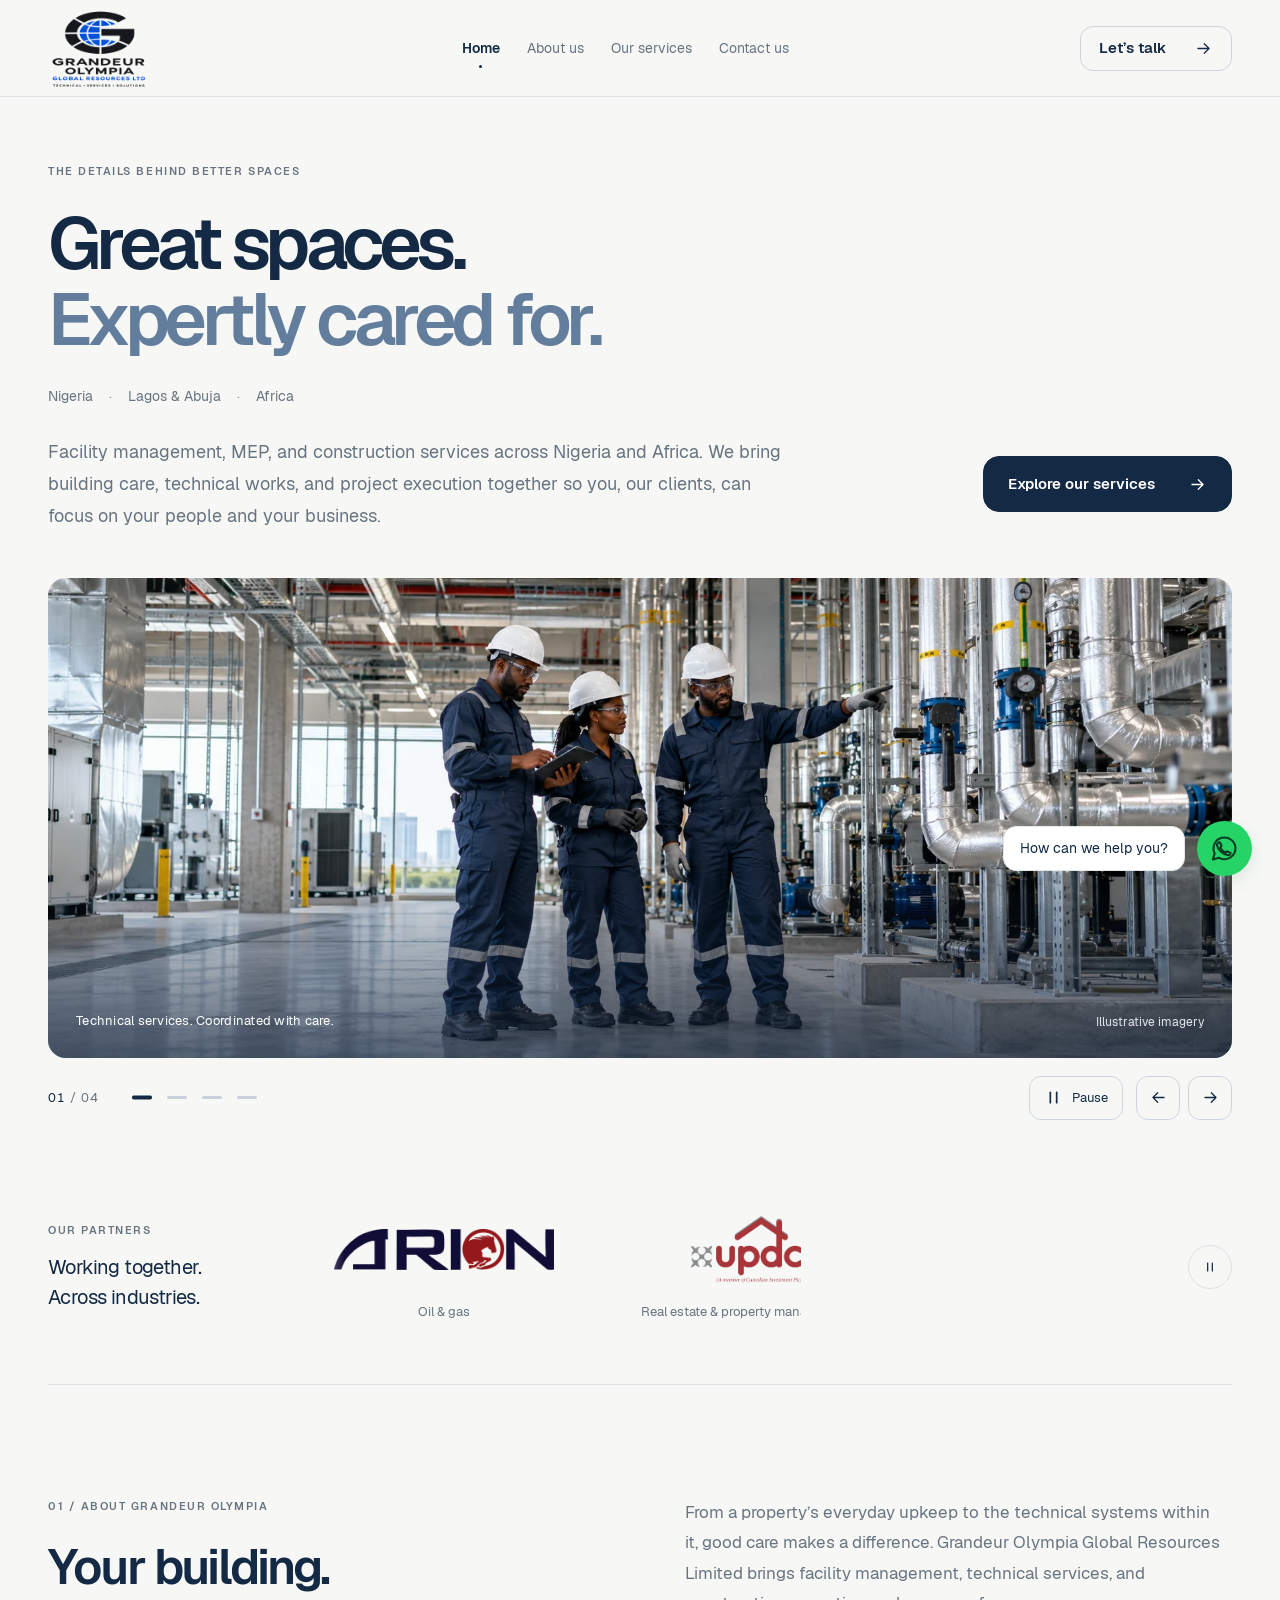
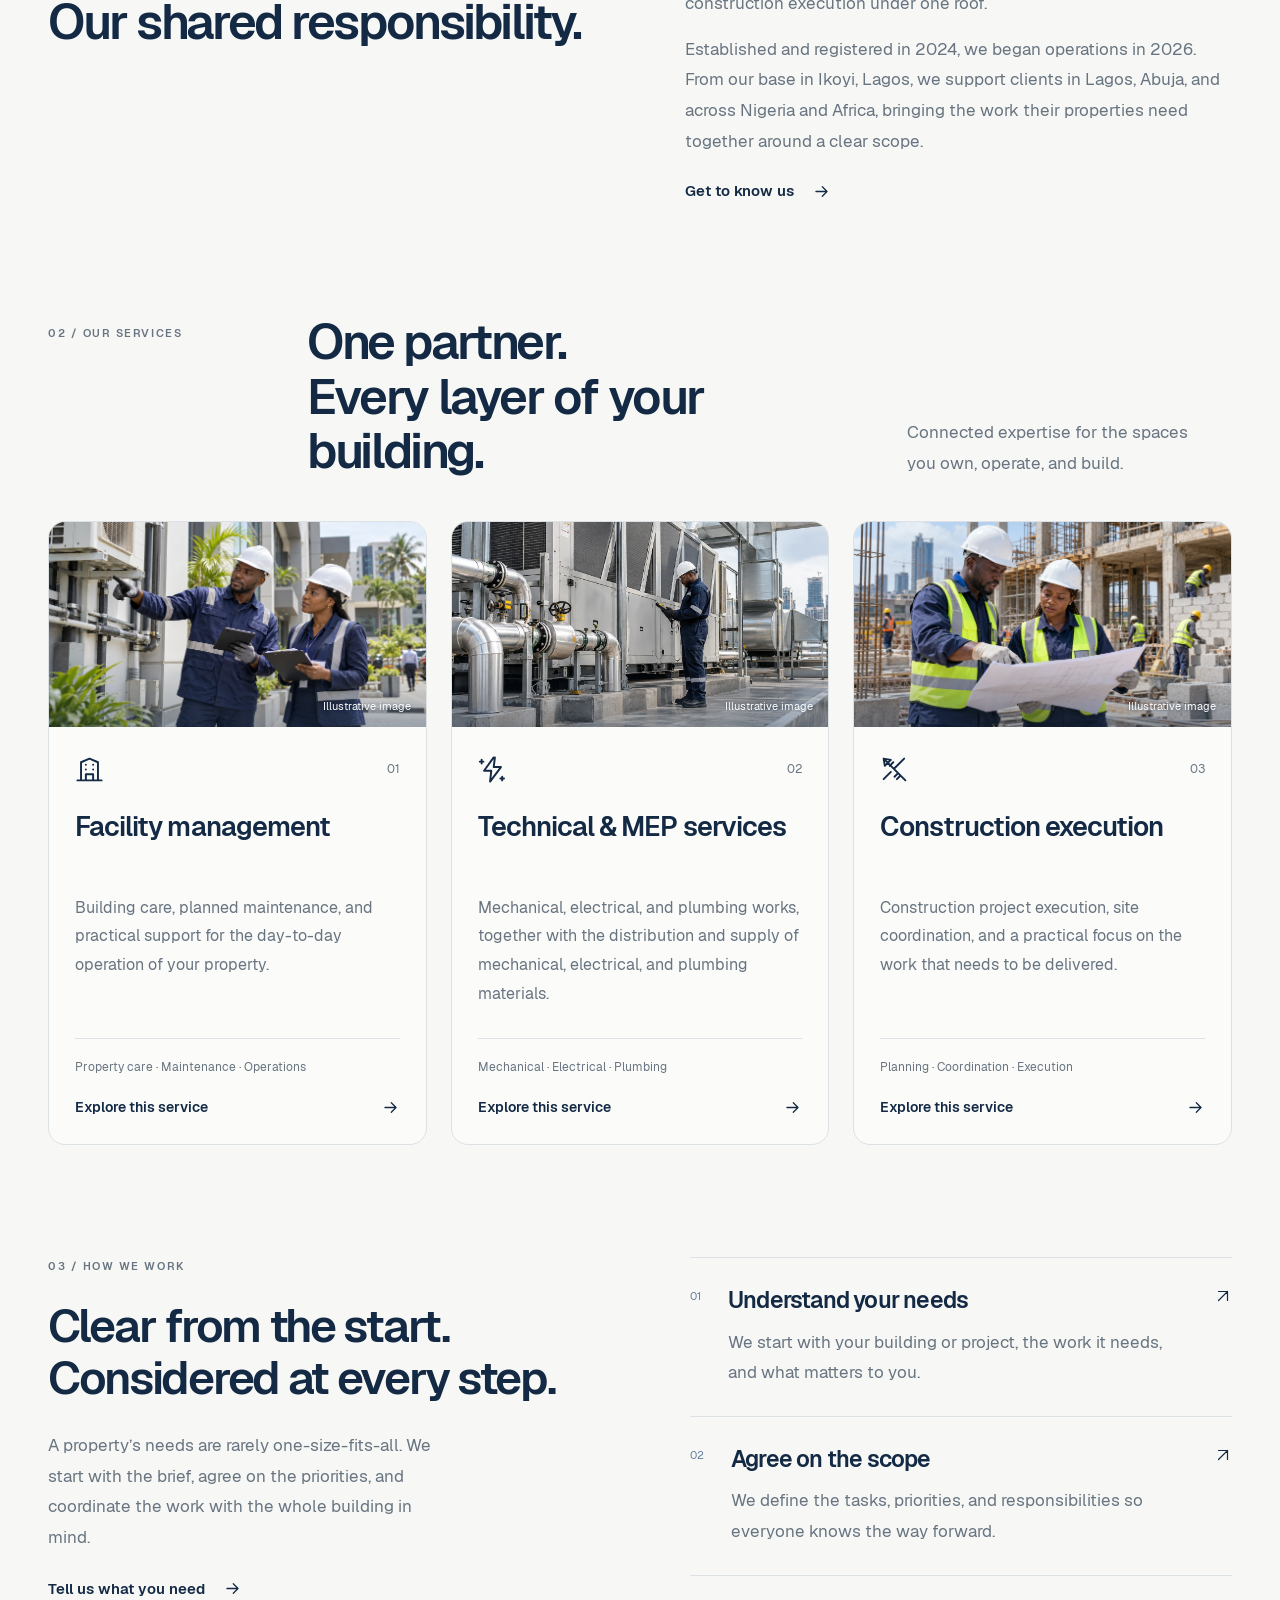
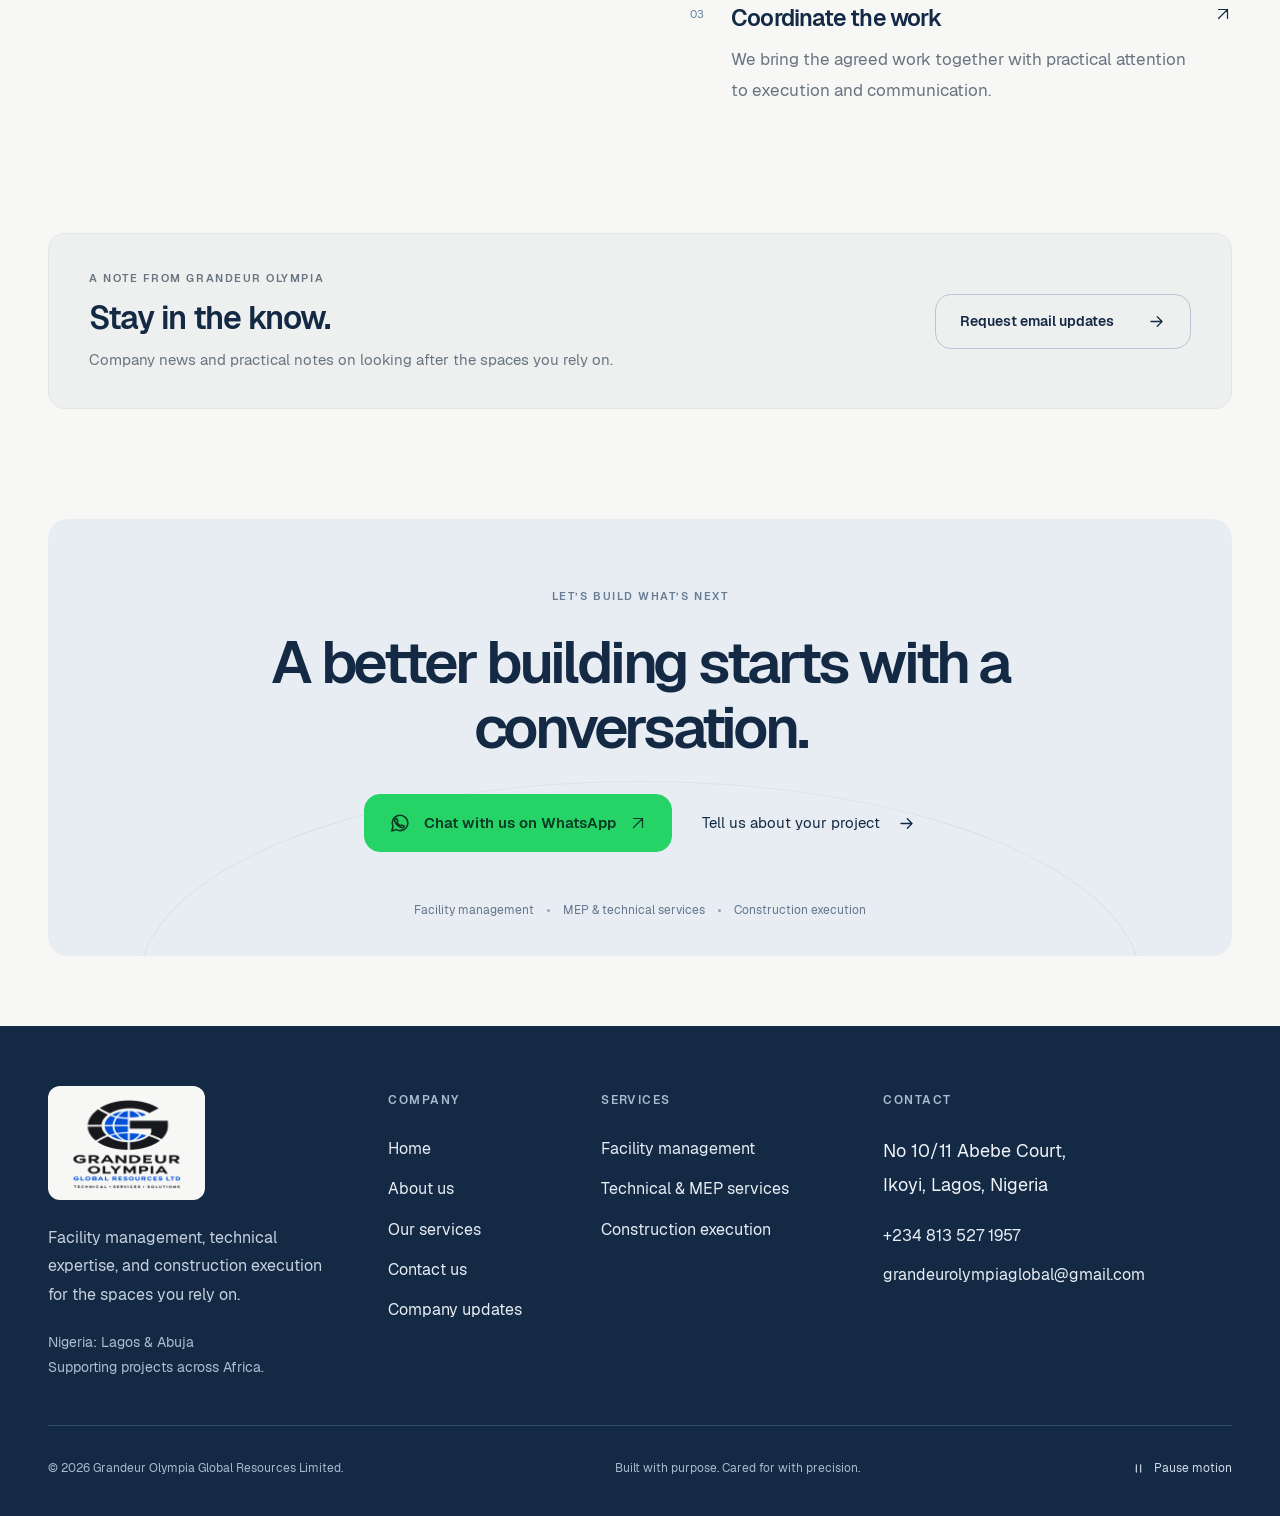
==== commit 52bf0d85: "Lead search metadata with the Grandeur Olympia brand" ====
--- a/index.html
+++ b/index.html
@@ -1,2 +1,119 @@
 <!doctype html>
-<html lang="en"><head><meta charset="utf-8"><meta name="viewport" content="width=device-width, initial-scale=1"><meta name="theme-color" content="#132944"><meta name="robots" content="index,follow"><title>Facility Management, MEP & Construction in Nigeria | Grandeur Olympia</title><meta name="description" content="Grandeur Olympia Global Resources Limited provides facility management, technical and MEP services, and construction execution for clients across Nigeria, including Lagos and Abuja, and across Africa."><meta property="og:type" content="website"><meta property="og:title" content="Facility Management, MEP & Construction in Nigeria | Grandeur Olympia"><meta property="og:description" content="Grandeur Olympia Global Resources Limited provides facility management, technical and MEP services, and construction execution for clients across Nigeria, including Lagos and Abuja, and across Africa."><meta property="og:locale" content="en_NG"><link rel="icon" href="./assets/favicon-64.png" type="image/png"><link rel="preload" href="./assets/Geist-Regular.ttf" as="font" type="font/ttf" crossorigin><link rel="stylesheet" href="./styles.css?v=20261023-logo"><link rel="stylesheet" href="./quiet.css?v=20261027-smooth-images"><script type="application/ld+json">{"@context":"https://schema.org","@type":"Organization","name":"Grandeur Olympia Global Resources Limited","foundingDate":"2024","areaServed":[{"@type":"Country","name":"Nigeria"},{"@type":"City","name":"Lagos"},{"@type":"City","name":"Abuja"},{"@type":"Place","name":"Africa"}],"email":"grandeurolympiaglobal@gmail.com","telephone":"+2348135271957","description":"Facility management, mechanical, electrical and plumbing services, and construction project execution across Nigeria and Africa.","address":{"@type":"PostalAddress","streetAddress":"No 10/11 Abebe Court, Ikoyi","addressLocality":"Lagos","addressCountry":"NG"},"contactPoint":{"@type":"ContactPoint","telephone":"+2348135271957","contactType":"customer service","email":"grandeurolympiaglobal@gmail.com","availableLanguage":"English"}}</script><script defer src="./quiet.js?v=20261027-smooth-images"></script></head><body id="top" class="quiet-theme" data-concept="01" data-page="home"><a class="skip" href="#main">Skip to content</a><header class="site-header quiet-header"><div class="wrap nav-row"><a class="brand" href="./index.html" aria-label="Grandeur Olympia home"><img class="brand-logo" src="./assets/grandeur-olympia-logo-refined.webp" width="1374" height="1145" alt="Grandeur Olympia Global Resources Limited" decoding="async"></a><nav class="desktop-nav quiet-main-nav" aria-label="Main navigation"><a href="./index.html" aria-current="page">Home</a><a href="./about.html" >About us</a><a href="./services.html" >Our services</a><a href="./contact.html" >Contact us</a></nav><div class="quiet-nav-actions"><a class="button nav-button" href="./contact.html">Let’s talk <svg viewBox="0 0 24 24" fill="none" aria-hidden="true"><path d="M5 12h14M13 6l6 6-6 6"/></svg></a><button class="quiet-menu-toggle" type="button" aria-controls="quiet-mobile-nav" aria-expanded="false" aria-label="Open navigation" hidden><svg viewBox="0 0 24 24" fill="none" aria-hidden="true"><path d="M4 8h16M4 16h16"/></svg></button></div></div><nav class="quiet-mobile-nav wrap" id="quiet-mobile-nav" aria-label="Mobile navigation" hidden><a href="./index.html" aria-current="page">Home</a><a href="./about.html" >About us</a><a href="./services.html" >Our services</a><a href="./contact.html" >Contact us</a></nav></header><main id="main"><section class="hero-one wrap"><div class="hero-one-copy"><span class="eyebrow quiet-reveal">THE DETAILS BEHIND BETTER SPACES</span><h1 class="quiet-reveal">Great spaces.<br><span>Expertly cared for.</span></h1><div class="quiet-hero-coverage quiet-reveal"><span>Nigeria</span><span>Lagos & Abuja</span><span>Africa</span></div><div class="hero-one-bottom quiet-reveal"><p>Facility management, MEP, and construction services across Nigeria and Africa. We bring building care, technical works, and project execution together so you, our clients, can focus on your people and your business.</p><a class="button" href="./services.html">Explore our services <svg viewBox="0 0 24 24" fill="none" aria-hidden="true"><path d="M5 12h14M13 6l6 6-6 6"/></svg></a></div></div><section class="quiet-visual-story quiet-reveal" role="region" aria-roledescription="carousel" aria-label="Technical services and MEP work" data-hero-gallery><div class="quiet-visual-slides"><figure class="architectural-frame quiet-gallery-slide" data-gallery-slide role="group" aria-roledescription="slide" aria-label="1 of 4: Technical services. Coordinated with care." ><img src="./assets/technical-services-hero.webp" width="2172" height="724" alt="Illustrative technical team coordinating a commercial building services inspection" fetchpriority="high" decoding="async"><figcaption><span>Technical services. Coordinated with care.</span><span>Illustrative imagery</span></figcaption></figure><figure class="architectural-frame quiet-gallery-slide" data-gallery-slide role="group" aria-roledescription="slide" aria-label="2 of 4: Mechanical services. The detail behind your building." hidden><img data-src="./assets/mep-mechanical.webp" width="2172" height="724" alt="Illustrative technician inspecting a commercial HVAC chiller" decoding="async"><figcaption><span>Mechanical services. The detail behind your building.</span><span>Illustrative imagery</span></figcaption></figure><figure class="architectural-frame quiet-gallery-slide" data-gallery-slide role="group" aria-roledescription="slide" aria-label="3 of 4: Electrical services. The detail behind your building." hidden><img data-src="./assets/mep-electrical.webp" width="2172" height="724" alt="Illustrative engineer inspecting closed electrical distribution cabinets" decoding="async"><figcaption><span>Electrical services. The detail behind your building.</span><span>Illustrative imagery</span></figcaption></figure><figure class="architectural-frame quiet-gallery-slide" data-gallery-slide role="group" aria-roledescription="slide" aria-label="4 of 4: Plumbing services. The detail behind your building." hidden><img data-src="./assets/mep-plumbing.webp" width="2172" height="724" alt="Illustrative plumbing technician inspecting a water booster pump system" decoding="async"><figcaption><span>Plumbing services. The detail behind your building.</span><span>Illustrative imagery</span></figcaption></figure></div><div class="quiet-gallery-controls" data-gallery-controls hidden><div class="quiet-gallery-pagination"><span class="quiet-gallery-count" aria-hidden="true"><span data-gallery-current>01</span> / 04</span><div class="quiet-gallery-dots" aria-label="Choose a service image"><button type="button" data-gallery-dot="0" aria-label="Show image 1: Technical services. Coordinated with care." aria-pressed="true"><span></span></button><button type="button" data-gallery-dot="1" aria-label="Show image 2: Mechanical services. The detail behind your building." aria-pressed="false"><span></span></button><button type="button" data-gallery-dot="2" aria-label="Show image 3: Electrical services. The detail behind your building." aria-pressed="false"><span></span></button><button type="button" data-gallery-dot="3" aria-label="Show image 4: Plumbing services. The detail behind your building." aria-pressed="false"><span></span></button></div></div><div class="quiet-gallery-actions"><button type="button" data-gallery-pause aria-pressed="false" aria-label="Pause slideshow"><svg viewBox="0 0 18 18" fill="none" aria-hidden="true"><path d="M6 4v10M12 4v10"/></svg><span>Pause</span></button><button type="button" data-gallery-prev aria-label="Previous service image"><svg viewBox="0 0 24 24" fill="none" aria-hidden="true"><path d="M19 12H5m6-6-6 6 6 6"/></svg></button><button type="button" data-gallery-next aria-label="Next service image"><svg viewBox="0 0 24 24" fill="none" aria-hidden="true"><path d="M5 12h14M13 6l6 6-6 6"/></svg></button></div></div><p class="quiet-sr-only" aria-live="polite" aria-atomic="true" data-gallery-status></p></section></section><section class="quiet-companies wrap quiet-reveal" aria-labelledby="company-heading"><div class="quiet-company-intro"><span class="eyebrow">OUR PARTNERS</span><h2 id="company-heading">Working together.<br>Across industries.</h2></div><div class="quiet-company-window"><div class="quiet-company-track"><ul class="quiet-company-group" ><li><a class="quiet-partner" href="https://www.arionenergyservices.com/" target="_blank" rel="noopener" ><span class="quiet-partner-art"><img src="./assets/partners/arion-energy.png" alt="Arion Energy Services" width="220" height="74" loading="eager" decoding="async"></span><span class="quiet-partner-industry">Oil & gas</span></a></li><li><a class="quiet-partner" href="https://updcplc.com/" target="_blank" rel="noopener" ><span class="quiet-partner-art"><img src="./assets/partners/updc-plc.png" alt="UPDC Plc" width="220" height="74" loading="eager" decoding="async"></span><span class="quiet-partner-industry">Real estate & property management</span></a></li><li><a class="quiet-partner" href="https://edgefm.org/" target="_blank" rel="noopener" ><span class="quiet-partner-art"><img src="./assets/partners/edge-fm.png" alt="Edge Facility Managers" width="220" height="74" loading="eager" decoding="async"></span><span class="quiet-partner-industry">Facility management</span></a></li></ul><ul class="quiet-company-group" aria-hidden="true"><li><a class="quiet-partner" href="https://www.arionenergyservices.com/" target="_blank" rel="noopener" tabindex="-1"><span class="quiet-partner-art"><img src="./assets/partners/arion-energy.png" alt="Arion Energy Services" width="220" height="74" loading="eager" decoding="async"></span><span class="quiet-partner-industry">Oil & gas</span></a></li><li><a class="quiet-partner" href="https://updcplc.com/" target="_blank" rel="noopener" tabindex="-1"><span class="quiet-partner-art"><img src="./assets/partners/updc-plc.png" alt="UPDC Plc" width="220" height="74" loading="eager" decoding="async"></span><span class="quiet-partner-industry">Real estate & property management</span></a></li><li><a class="quiet-partner" href="https://edgefm.org/" target="_blank" rel="noopener" tabindex="-1"><span class="quiet-partner-art"><img src="./assets/partners/edge-fm.png" alt="Edge Facility Managers" width="220" height="74" loading="eager" decoding="async"></span><span class="quiet-partner-industry">Facility management</span></a></li></ul></div></div><button class="quiet-company-pause" type="button" data-marquee-pause aria-label="Pause partner logos" aria-pressed="false"><svg viewBox="0 0 18 18" fill="none" aria-hidden="true"><path d="M6 4v10M12 4v10"/></svg></button></section><section class="quiet-about-teaser section wrap" aria-labelledby="about-heading"><div class="quiet-reveal"><span class="eyebrow">01 / ABOUT GRANDEUR OLYMPIA</span><h2 id="about-heading">Your building.<br>Our shared responsibility.</h2></div><div class="quiet-reveal"><p>From a property’s everyday upkeep to the technical systems within it, good care makes a difference. Grandeur Olympia Global Resources Limited brings facility management, technical services, and construction execution under one roof.</p><p>Established and registered in 2024, we began operations in 2026. From our base in Ikoyi, Lagos, we support clients in Lagos, Abuja, and across Nigeria and Africa, bringing the work their properties need together around a clear scope.</p><a class="text-link" href="./about.html">Get to know us <svg viewBox="0 0 24 24" fill="none" aria-hidden="true"><path d="M5 12h14M13 6l6 6-6 6"/></svg></a></div></section><section class="section wrap" aria-labelledby="services-heading"><div class="section-heading quiet-reveal"><span class="eyebrow">02 / OUR SERVICES</span><h2 id="services-heading">One partner.<br>Every layer of your building.</h2><p>Connected expertise for the spaces you own, operate, and build.</p></div><div class="service-grid quiet-service-grid"><article class="service-card quiet-reveal"><figure class="quiet-card-photo"><img src="./assets/facility-management-care.webp" alt="Illustrative facility team inspecting building services at a commercial property" width="1536" height="1024" loading="lazy" decoding="async"><figcaption>Illustrative image</figcaption></figure><div class="service-card-top"><svg viewBox="0 0 24 24" fill="none" aria-hidden="true"><path d="M5 21V6l7-3 7 3v15M2 21h20M9 21v-5h6v5M9 8h.01M15 8h.01M9 12h.01M15 12h.01"/></svg><span>01</span></div><h3>Facility management</h3><p>Building care, planned maintenance, and practical support for the day-to-day operation of your property.</p><div class="service-tags">Property care · Maintenance · Operations</div><a class="text-link quiet-service-link" href="./services.html#facility-management">Explore this service <svg viewBox="0 0 24 24" fill="none" aria-hidden="true"><path d="M5 12h14M13 6l6 6-6 6"/></svg></a></article><article class="service-card quiet-reveal"><figure class="quiet-card-photo"><img src="./assets/mep-mechanical.webp" alt="Illustrative mechanical technician inspecting a commercial HVAC system" width="2172" height="724" loading="lazy" decoding="async"><figcaption>Illustrative image</figcaption></figure><div class="service-card-top"><svg viewBox="0 0 24 24" fill="none" aria-hidden="true"><path d="M13 2 5 13h6l-1 9 9-12h-6l1-8M3 4v3M1.5 5.5h3M20 18v3M18.5 19.5h3"/></svg><span>02</span></div><h3>Technical & MEP services</h3><p>Mechanical, electrical, and plumbing works, together with the distribution and supply of mechanical, electrical, and plumbing materials.</p><div class="service-tags">Mechanical · Electrical · Plumbing</div><a class="text-link quiet-service-link" href="./services.html#mep">Explore this service <svg viewBox="0 0 24 24" fill="none" aria-hidden="true"><path d="M5 12h14M13 6l6 6-6 6"/></svg></a></article><article class="service-card quiet-reveal"><figure class="quiet-card-photo"><img src="./assets/construction-execution-team.webp" alt="Illustrative site professionals reviewing construction drawings at a building site" width="1536" height="1024" loading="lazy" decoding="async"><figcaption>Illustrative image</figcaption></figure><div class="service-card-top"><svg viewBox="0 0 24 24" fill="none" aria-hidden="true"><path d="m3 20 6-6M12 11l8-8M3 3l18 18M3 3l1 6 5-5-6-1M15 15l-3 3M17 17l-3 3M8 9l3-3"/></svg><span>03</span></div><h3>Construction execution</h3><p>Construction project execution, site coordination, and a practical focus on the work that needs to be delivered.</p><div class="service-tags">Planning · Coordination · Execution</div><a class="text-link quiet-service-link" href="./services.html#construction">Explore this service <svg viewBox="0 0 24 24" fill="none" aria-hidden="true"><path d="M5 12h14M13 6l6 6-6 6"/></svg></a></article></div></section><section class="approach-one section wrap" aria-labelledby="approach-heading"><div class="approach-intro quiet-reveal"><span class="eyebrow">03 / HOW WE WORK</span><h2 id="approach-heading">Clear from the start.<br>Considered at every step.</h2><p>A property’s needs are rarely one-size-fits-all. We start with the brief, agree on the priorities, and coordinate the work with the whole building in mind.</p><a class="text-link" href="./contact.html">Tell us what you need <svg viewBox="0 0 24 24" fill="none" aria-hidden="true"><path d="M5 12h14M13 6l6 6-6 6"/></svg></a></div><div class="process-list"><article class="process-step quiet-reveal"><span>01</span><div><h3>Understand your needs</h3><p>We start with your building or project, the work it needs, and what matters to you.</p></div><svg viewBox="0 0 24 24" fill="none" aria-hidden="true"><path d="M6 18 18 6M6 6h12v12"/></svg></article><article class="process-step quiet-reveal"><span>02</span><div><h3>Agree on the scope</h3><p>We define the tasks, priorities, and responsibilities so everyone knows the way forward.</p></div><svg viewBox="0 0 24 24" fill="none" aria-hidden="true"><path d="M6 18 18 6M6 6h12v12"/></svg></article><article class="process-step quiet-reveal"><span>03</span><div><h3>Coordinate the work</h3><p>We bring the agreed work together with practical attention to execution and communication.</p></div><svg viewBox="0 0 24 24" fill="none" aria-hidden="true"><path d="M6 18 18 6M6 6h12v12"/></svg></article></div></section><section class="quiet-newsletter-band wrap quiet-reveal" aria-labelledby="updates-heading"><div><span class="eyebrow">A NOTE FROM GRANDEUR OLYMPIA</span><h2 id="updates-heading">Stay in the know.</h2><p>Company news and practical notes on looking after the spaces you rely on.</p></div><a class="button quiet-button-outline" href="mailto:grandeurolympiaglobal@gmail.com?subject=Email%20updates" data-newsletter-open>Request email updates <svg viewBox="0 0 24 24" fill="none" aria-hidden="true"><path d="M5 12h14M13 6l6 6-6 6"/></svg></a></section><section class="contact-section wrap quiet-reveal"><div class="contact-panel"><span class="eyebrow">LET’S BUILD WHAT’S NEXT</span><h2>A better building starts with a conversation.</h2><div class="contact-actions"><a class="button quiet-whatsapp-button" href="https://wa.me/2348135271957?text=Hello%20Grandeur%20Olympia%2C%20I%E2%80%99d%20like%20to%20discuss%20a%20building%20or%20project." target="_blank" rel="noopener"><svg viewBox="0 0 24 24" fill="none" aria-hidden="true"><path d="M20.5 11.7a8.5 8.5 0 0 1-12.6 7.5L3 20.6l1.4-4.8a8.5 8.5 0 1 1 16.1-4.1Z"/><path d="m8.4 7.2 1.3 2.7-1 1.2a8.5 8.5 0 0 0 4.2 4.1l1.1-1 2.8 1.2c-.4 1.3-1.4 1.9-2.5 1.7-3.9-.7-7.4-4.2-8.1-7.5-.2-1.1.6-2.2 2.2-2.4Z"/></svg>Chat with us on WhatsApp <svg viewBox="0 0 24 24" fill="none" aria-hidden="true"><path d="M6 18 18 6M6 6h12v12"/></svg></a><a class="contact-email" href="./contact.html">Tell us about your project <svg viewBox="0 0 24 24" fill="none" aria-hidden="true"><path d="M5 12h14M13 6l6 6-6 6"/></svg></a></div><div class="contact-fine"><span>Facility management</span><i></i><span>MEP & technical services</span><i></i><span>Construction execution</span></div></div></section></main><footer class="quiet-footer"><div class="wrap"><div class="quiet-footer-grid"><div class="quiet-footer-brand"><a class="brand" href="./index.html" aria-label="Grandeur Olympia home"><img class="brand-logo" src="./assets/grandeur-olympia-logo-refined.webp" width="1374" height="1145" alt="Grandeur Olympia Global Resources Limited" decoding="async" loading="lazy"></a><p>Facility management, technical expertise, and construction execution for the spaces you rely on.</p><span class="quiet-footer-area">Nigeria: Lagos & Abuja<br>Supporting projects across Africa.</span></div><nav class="quiet-footer-column" aria-label="Footer navigation"><h2>Company</h2><a href="./index.html" >Home</a><a href="./about.html" >About us</a><a href="./services.html" >Our services</a><a href="./contact.html" >Contact us</a><a href="mailto:grandeurolympiaglobal@gmail.com?subject=Email%20updates" data-newsletter-open>Company updates</a></nav><nav class="quiet-footer-column" aria-label="Footer services"><h2>Services</h2><a href="./services.html#facility-management">Facility management</a><a href="./services.html#mep">Technical & MEP services</a><a href="./services.html#construction">Construction execution</a></nav><div class="quiet-footer-column quiet-footer-contact"><h2>Contact</h2><address class="quiet-office-address"><span>No 10/11 Abebe Court,</span><span>Ikoyi, Lagos, Nigeria</span></address><a href="tel:+2348135271957">+234 813 527 1957</a><a href="mailto:grandeurolympiaglobal@gmail.com">grandeurolympiaglobal@gmail.com</a></div></div><div class="quiet-footer-bottom"><span>© 2026 Grandeur Olympia Global Resources Limited.</span><span>Built with purpose. Cared for with precision.</span><button type="button" class="quiet-motion-toggle" data-motion-toggle aria-pressed="false"><svg viewBox="0 0 18 18" fill="none" aria-hidden="true"><path d="M6 4v10M12 4v10"/></svg><span>Pause motion</span></button></div></div></footer><aside class="quiet-help" aria-label="WhatsApp help"><section class="quiet-help-panel" id="quiet-help-panel" aria-labelledby="help-title" hidden><div class="quiet-help-head"><span><svg viewBox="0 0 24 24" fill="none" aria-hidden="true"><path d="M20.5 11.7a8.5 8.5 0 0 1-12.6 7.5L3 20.6l1.4-4.8a8.5 8.5 0 1 1 16.1-4.1Z"/><path d="m8.4 7.2 1.3 2.7-1 1.2a8.5 8.5 0 0 0 4.2 4.1l1.1-1 2.8 1.2c-.4 1.3-1.4 1.9-2.5 1.7-3.9-.7-7.4-4.2-8.1-7.5-.2-1.1.6-2.2 2.2-2.4Z"/></svg> GRANDEUR OLYMPIA</span><button type="button" aria-label="Close WhatsApp help" data-help-close><svg viewBox="0 0 24 24" fill="none" aria-hidden="true"><path d="m6 6 12 12M6 18 18 6"/></svg></button></div><div class="quiet-help-body"><span class="eyebrow">LET’S START WITH YOUR NEEDS</span><h2 id="help-title">How can we help you?</h2><p>Choose a topic to start a conversation with us on WhatsApp.</p><div class="quiet-help-options"><a href="https://wa.me/2348135271957?text=Hello%20Grandeur%20Olympia%2C%20I%E2%80%99d%20like%20help%20with%20facility%20management." target="_blank" rel="noopener">Facility management<svg viewBox="0 0 24 24" fill="none" aria-hidden="true"><path d="M5 12h14M13 6l6 6-6 6"/></svg></a><a href="https://wa.me/2348135271957?text=Hello%20Grandeur%20Olympia%2C%20I%E2%80%99d%20like%20help%20with%20technical%20%26%20mep%20services." target="_blank" rel="noopener">Technical & MEP services<svg viewBox="0 0 24 24" fill="none" aria-hidden="true"><path d="M5 12h14M13 6l6 6-6 6"/></svg></a><a href="https://wa.me/2348135271957?text=Hello%20Grandeur%20Olympia%2C%20I%E2%80%99d%20like%20help%20with%20construction%20execution." target="_blank" rel="noopener">Construction execution<svg viewBox="0 0 24 24" fill="none" aria-hidden="true"><path d="M5 12h14M13 6l6 6-6 6"/></svg></a></div><a class="button quiet-whatsapp-button" href="https://wa.me/2348135271957?text=Hello%20Grandeur%20Olympia%2C%20I%20have%20a%20question%20about%20your%20services." target="_blank" rel="noopener">Start a WhatsApp chat <svg viewBox="0 0 24 24" fill="none" aria-hidden="true"><path d="M6 18 18 6M6 6h12v12"/></svg></a></div></section><button class="quiet-help-launcher" type="button" aria-controls="quiet-help-panel" aria-expanded="false" aria-label="How can we help you? Open WhatsApp contact options" data-help-toggle><span class="quiet-help-label">How can we help you?</span><span class="quiet-help-bubble"><svg viewBox="0 0 24 24" fill="none" aria-hidden="true"><path d="M20.5 11.7a8.5 8.5 0 0 1-12.6 7.5L3 20.6l1.4-4.8a8.5 8.5 0 1 1 16.1-4.1Z"/><path d="m8.4 7.2 1.3 2.7-1 1.2a8.5 8.5 0 0 0 4.2 4.1l1.1-1 2.8 1.2c-.4 1.3-1.4 1.9-2.5 1.7-3.9-.7-7.4-4.2-8.1-7.5-.2-1.1.6-2.2 2.2-2.4Z"/></svg></span></button></aside><dialog class="quiet-newsletter-dialog" id="newsletter-dialog" aria-labelledby="newsletter-title" aria-describedby="newsletter-description"><button type="button" class="quiet-dialog-close" aria-label="Close email updates prompt" data-newsletter-close><svg viewBox="0 0 24 24" fill="none" aria-hidden="true"><path d="m6 6 12 12M6 18 18 6"/></svg></button><div class="quiet-newsletter-symbol" aria-hidden="true"><svg viewBox="0 0 32 32" fill="none"><rect x="5" y="8" width="22" height="17" rx="3"/><path d="m6 10 10 8 10-8"/></svg></div><span class="eyebrow">A NOTE FROM GRANDEUR OLYMPIA</span><h2 id="newsletter-title" tabindex="-1">Better spaces.<br>A little more insight.</h2><p id="newsletter-description">Request company news and practical notes on caring for your building, delivered by email.</p><form data-newsletter-form action="mailto:grandeurolympiaglobal@gmail.com" method="get"><div class="quiet-field"><label for="newsletter-email">Email address</label><input id="newsletter-email" name="email" type="email" autocomplete="email" maxlength="254" required placeholder="you@company.com"></div><label class="quiet-consent"><input name="consent" type="checkbox" required><span>I’d like to receive Grandeur Olympia news and updates by email.</span></label><button class="button quiet-newsletter-submit" type="submit">Request email updates <svg viewBox="0 0 24 24" fill="none" aria-hidden="true"><path d="M5 12h14M13 6l6 6-6 6"/></svg></button><p class="quiet-form-hint">Opens your email app to send your subscription request.</p><p class="quiet-form-status" role="status" data-newsletter-status></p><a class="quiet-mail-fallback" href="mailto:grandeurolympiaglobal@gmail.com?subject=Newsletter%20subscription%20request" data-newsletter-fallback hidden>Open the prepared email again <svg viewBox="0 0 24 24" fill="none" aria-hidden="true"><path d="M5 12h14M13 6l6 6-6 6"/></svg></a></form><details class="quiet-email-note"><summary>How your email is used</summary><p>Your email and consent are included in the request you send to our company inbox. You can ask to stop receiving updates by replying to an email or contacting us at grandeurolympiaglobal@gmail.com.</p></details><button class="quiet-skip-updates" type="button" data-newsletter-close>Maybe later</button></dialog><noscript><style>.quiet-main-nav{display:flex!important;flex-wrap:wrap;gap:12px}.quiet-nav-actions{display:none}.quiet-header .nav-row{height:auto;min-height:90px;flex-wrap:wrap;padding-bottom:14px}</style></noscript></body></html>
+<html lang="en"><head><meta charset="utf-8"><meta name="viewport" content="width=device-width, initial-scale=1"><meta name="theme-color" content="#132944"><meta name="robots" content="index,follow"><title>Grandeur Olympia Global | Facility Management, MEP &amp; Construction</title><meta name="description" content="Grandeur Olympia Global Resources Limited provides facility management, technical and MEP services, and construction execution for clients across Nigeria, including Lagos and Abuja, and across Africa.">
+<link rel="canonical" href="https://www.grandeurolympiaglobal.com/">
+<meta property="og:type" content="website">
+<meta property="og:site_name" content="Grandeur Olympia">
+<meta property="og:title" content="Grandeur Olympia Global | Facility Management, MEP &amp; Construction">
+<meta property="og:description" content="Grandeur Olympia Global Resources Limited provides facility management, technical and MEP services, and construction execution for clients across Nigeria, including Lagos and Abuja, and across Africa.">
+<meta property="og:url" content="https://www.grandeurolympiaglobal.com/">
+<meta property="og:locale" content="en_NG">
+<meta property="og:image" content="https://www.grandeurolympiaglobal.com/assets/grandeur-olympia-logo-refined.png">
+<meta property="og:image:secure_url" content="https://www.grandeurolympiaglobal.com/assets/grandeur-olympia-logo-refined.png">
+<meta property="og:image:type" content="image/png">
+<meta property="og:image:width" content="1374">
+<meta property="og:image:height" content="1145">
+<meta property="og:image:alt" content="Grandeur Olympia Global Resources Limited logo">
+<meta name="twitter:card" content="summary">
+<meta name="twitter:title" content="Grandeur Olympia Global | Facility Management, MEP &amp; Construction">
+<meta name="twitter:description" content="Grandeur Olympia Global Resources Limited provides facility management, technical and MEP services, and construction execution for clients across Nigeria, including Lagos and Abuja, and across Africa.">
+<meta name="twitter:image" content="https://www.grandeurolympiaglobal.com/assets/grandeur-olympia-logo-refined.png">
+<meta name="twitter:image:alt" content="Grandeur Olympia Global Resources Limited logo">
+<link rel="icon" href="./assets/favicon-64.png" type="image/png"><link rel="preload" href="./assets/Geist-Regular.ttf" as="font" type="font/ttf" crossorigin><link rel="stylesheet" href="./styles.css?v=20261023-logo"><link rel="stylesheet" href="./quiet.css?v=20261027-smooth-images"><script type="application/ld+json">
+{
+  "@context": "https://schema.org",
+  "@graph": [
+    {
+      "@type": "LocalBusiness",
+      "@id": "https://www.grandeurolympiaglobal.com/#organization",
+      "name": "Grandeur Olympia Global Resources Limited",
+      "legalName": "Grandeur Olympia Global Resources Limited",
+      "alternateName": [
+        "Grandeur Olympia",
+        "Grandeur Olympia Global"
+      ],
+      "url": "https://www.grandeurolympiaglobal.com/",
+      "logo": {
+        "@type": "ImageObject",
+        "url": "https://www.grandeurolympiaglobal.com/assets/grandeur-olympia-logo-refined.png",
+        "width": 1374,
+        "height": 1145
+      },
+      "image": "https://www.grandeurolympiaglobal.com/assets/grandeur-olympia-logo-refined.png",
+      "foundingDate": "2024",
+      "description": "Facility management, mechanical, electrical and plumbing services, and construction project execution across Nigeria and Africa.",
+      "email": "grandeurolympiaglobal@gmail.com",
+      "telephone": "+2348135271957",
+      "areaServed": [
+        {
+          "@type": "Country",
+          "name": "Nigeria"
+        },
+        {
+          "@type": "City",
+          "name": "Lagos"
+        },
+        {
+          "@type": "City",
+          "name": "Abuja"
+        },
+        {
+          "@type": "Place",
+          "name": "Africa"
+        }
+      ],
+      "address": {
+        "@type": "PostalAddress",
+        "streetAddress": "No 10/11 Abebe Court, Ikoyi",
+        "addressLocality": "Lagos",
+        "addressRegion": "Lagos",
+        "addressCountry": "NG"
+      },
+      "contactPoint": {
+        "@type": "ContactPoint",
+        "telephone": "+2348135271957",
+        "contactType": "customer service",
+        "email": "grandeurolympiaglobal@gmail.com",
+        "availableLanguage": "English"
+      }
+    },
+    {
+      "@type": "WebSite",
+      "@id": "https://www.grandeurolympiaglobal.com/#website",
+      "url": "https://www.grandeurolympiaglobal.com/",
+      "name": "Grandeur Olympia",
+      "alternateName": [
+        "Grandeur Olympia Global",
+        "Grandeur Olympia Global Resources Limited"
+      ],
+      "publisher": {
+        "@id": "https://www.grandeurolympiaglobal.com/#organization"
+      },
+      "inLanguage": "en-NG"
+    },
+    {
+      "@type": "WebPage",
+      "@id": "https://www.grandeurolympiaglobal.com/#webpage",
+      "url": "https://www.grandeurolympiaglobal.com/",
+      "name": "Grandeur Olympia Global | Facility Management, MEP & Construction",
+      "description": "Grandeur Olympia Global Resources Limited provides facility management, technical and MEP services, and construction execution for clients across Nigeria, including Lagos and Abuja, and across Africa.",
+      "isPartOf": {
+        "@id": "https://www.grandeurolympiaglobal.com/#website"
+      },
+      "about": {
+        "@id": "https://www.grandeurolympiaglobal.com/#organization"
+      },
+      "publisher": {
+        "@id": "https://www.grandeurolympiaglobal.com/#organization"
+      },
+      "inLanguage": "en-NG",
+      "primaryImageOfPage": {
+        "@type": "ImageObject",
+        "url": "https://www.grandeurolympiaglobal.com/assets/grandeur-olympia-logo-refined.png"
+      },
+      "mainEntity": {
+        "@id": "https://www.grandeurolympiaglobal.com/#organization"
+      }
+    }
+  ]
+}
+</script><script defer src="./quiet.js?v=20261027-direct-contact"></script></head><body id="top" class="quiet-theme" data-concept="01" data-page="home"><a class="skip" href="#main">Skip to content</a><header class="site-header quiet-header"><div class="wrap nav-row"><a class="brand" href="./index.html" aria-label="Grandeur Olympia home"><img class="brand-logo" src="./assets/grandeur-olympia-logo-refined.webp" width="1374" height="1145" alt="Grandeur Olympia Global Resources Limited" decoding="async"></a><nav class="desktop-nav quiet-main-nav" aria-label="Main navigation"><a href="./index.html" aria-current="page">Home</a><a href="./about.html" >About us</a><a href="./services.html" >Our services</a><a href="./contact.html" >Contact us</a></nav><div class="quiet-nav-actions"><a class="button nav-button" href="./contact.html">Let’s talk <svg viewBox="0 0 24 24" fill="none" aria-hidden="true"><path d="M5 12h14M13 6l6 6-6 6"/></svg></a><button class="quiet-menu-toggle" type="button" aria-controls="quiet-mobile-nav" aria-expanded="false" aria-label="Open navigation" hidden><svg viewBox="0 0 24 24" fill="none" aria-hidden="true"><path d="M4 8h16M4 16h16"/></svg></button></div></div><nav class="quiet-mobile-nav wrap" id="quiet-mobile-nav" aria-label="Mobile navigation" hidden><a href="./index.html" aria-current="page">Home</a><a href="./about.html" >About us</a><a href="./services.html" >Our services</a><a href="./contact.html" >Contact us</a></nav></header><main id="main"><section class="hero-one wrap"><div class="hero-one-copy"><span class="eyebrow quiet-reveal">THE DETAILS BEHIND BETTER SPACES</span><h1 class="quiet-reveal">Great spaces.<br><span>Expertly cared for.</span></h1><div class="quiet-hero-coverage quiet-reveal"><span>Nigeria</span><span>Lagos & Abuja</span><span>Africa</span></div><div class="hero-one-bottom quiet-reveal"><p>Facility management, MEP, and construction services across Nigeria and Africa. We bring building care, technical works, and project execution together so you, our clients, can focus on your people and your business.</p><a class="button" href="./services.html">Explore our services <svg viewBox="0 0 24 24" fill="none" aria-hidden="true"><path d="M5 12h14M13 6l6 6-6 6"/></svg></a></div></div><section class="quiet-visual-story quiet-reveal" role="region" aria-roledescription="carousel" aria-label="Technical services and MEP work" data-hero-gallery><div class="quiet-visual-slides"><figure class="architectural-frame quiet-gallery-slide" data-gallery-slide role="group" aria-roledescription="slide" aria-label="1 of 4: Technical services. Coordinated with care." ><img src="./assets/technical-services-hero.webp" width="2172" height="724" alt="Illustrative technical team coordinating a commercial building services inspection" fetchpriority="high" decoding="async"><figcaption><span>Technical services. Coordinated with care.</span><span>Illustrative imagery</span></figcaption></figure><figure class="architectural-frame quiet-gallery-slide" data-gallery-slide role="group" aria-roledescription="slide" aria-label="2 of 4: Mechanical services. The detail behind your building." hidden><img data-src="./assets/mep-mechanical.webp" width="2172" height="724" alt="Illustrative technician inspecting a commercial HVAC chiller" decoding="async"><figcaption><span>Mechanical services. The detail behind your building.</span><span>Illustrative imagery</span></figcaption></figure><figure class="architectural-frame quiet-gallery-slide" data-gallery-slide role="group" aria-roledescription="slide" aria-label="3 of 4: Electrical services. The detail behind your building." hidden><img data-src="./assets/mep-electrical.webp" width="2172" height="724" alt="Illustrative engineer inspecting closed electrical distribution cabinets" decoding="async"><figcaption><span>Electrical services. The detail behind your building.</span><span>Illustrative imagery</span></figcaption></figure><figure class="architectural-frame quiet-gallery-slide" data-gallery-slide role="group" aria-roledescription="slide" aria-label="4 of 4: Plumbing services. The detail behind your building." hidden><img data-src="./assets/mep-plumbing.webp" width="2172" height="724" alt="Illustrative plumbing technician inspecting a water booster pump system" decoding="async"><figcaption><span>Plumbing services. The detail behind your building.</span><span>Illustrative imagery</span></figcaption></figure></div><div class="quiet-gallery-controls" data-gallery-controls hidden><div class="quiet-gallery-pagination"><span class="quiet-gallery-count" aria-hidden="true"><span data-gallery-current>01</span> / 04</span><div class="quiet-gallery-dots" aria-label="Choose a service image"><button type="button" data-gallery-dot="0" aria-label="Show image 1: Technical services. Coordinated with care." aria-pressed="true"><span></span></button><button type="button" data-gallery-dot="1" aria-label="Show image 2: Mechanical services. The detail behind your building." aria-pressed="false"><span></span></button><button type="button" data-gallery-dot="2" aria-label="Show image 3: Electrical services. The detail behind your building." aria-pressed="false"><span></span></button><button type="button" data-gallery-dot="3" aria-label="Show image 4: Plumbing services. The detail behind your building." aria-pressed="false"><span></span></button></div></div><div class="quiet-gallery-actions"><button type="button" data-gallery-pause aria-pressed="false" aria-label="Pause slideshow"><svg viewBox="0 0 18 18" fill="none" aria-hidden="true"><path d="M6 4v10M12 4v10"/></svg><span>Pause</span></button><button type="button" data-gallery-prev aria-label="Previous service image"><svg viewBox="0 0 24 24" fill="none" aria-hidden="true"><path d="M19 12H5m6-6-6 6 6 6"/></svg></button><button type="button" data-gallery-next aria-label="Next service image"><svg viewBox="0 0 24 24" fill="none" aria-hidden="true"><path d="M5 12h14M13 6l6 6-6 6"/></svg></button></div></div><p class="quiet-sr-only" aria-live="polite" aria-atomic="true" data-gallery-status></p></section></section><section class="quiet-companies wrap quiet-reveal" aria-labelledby="company-heading"><div class="quiet-company-intro"><span class="eyebrow">OUR PARTNERS</span><h2 id="company-heading">Working together.<br>Across industries.</h2></div><div class="quiet-company-window"><div class="quiet-company-track"><ul class="quiet-company-group" ><li><a class="quiet-partner" href="https://www.arionenergyservices.com/" target="_blank" rel="noopener" ><span class="quiet-partner-art"><img src="./assets/partners/arion-energy.png" alt="Arion Energy Services" width="220" height="74" loading="eager" decoding="async"></span><span class="quiet-partner-industry">Oil & gas</span></a></li><li><a class="quiet-partner" href="https://updcplc.com/" target="_blank" rel="noopener" ><span class="quiet-partner-art"><img src="./assets/partners/updc-plc.png" alt="UPDC Plc" width="220" height="74" loading="eager" decoding="async"></span><span class="quiet-partner-industry">Real estate & property management</span></a></li><li><a class="quiet-partner" href="https://edgefm.org/" target="_blank" rel="noopener" ><span class="quiet-partner-art"><img src="./assets/partners/edge-fm.png" alt="Edge Facility Managers" width="220" height="74" loading="eager" decoding="async"></span><span class="quiet-partner-industry">Facility management</span></a></li></ul><ul class="quiet-company-group" aria-hidden="true"><li><a class="quiet-partner" href="https://www.arionenergyservices.com/" target="_blank" rel="noopener" tabindex="-1"><span class="quiet-partner-art"><img src="./assets/partners/arion-energy.png" alt="Arion Energy Services" width="220" height="74" loading="eager" decoding="async"></span><span class="quiet-partner-industry">Oil & gas</span></a></li><li><a class="quiet-partner" href="https://updcplc.com/" target="_blank" rel="noopener" tabindex="-1"><span class="quiet-partner-art"><img src="./assets/partners/updc-plc.png" alt="UPDC Plc" width="220" height="74" loading="eager" decoding="async"></span><span class="quiet-partner-industry">Real estate & property management</span></a></li><li><a class="quiet-partner" href="https://edgefm.org/" target="_blank" rel="noopener" tabindex="-1"><span class="quiet-partner-art"><img src="./assets/partners/edge-fm.png" alt="Edge Facility Managers" width="220" height="74" loading="eager" decoding="async"></span><span class="quiet-partner-industry">Facility management</span></a></li></ul></div></div><button class="quiet-company-pause" type="button" data-marquee-pause aria-label="Pause partner logos" aria-pressed="false"><svg viewBox="0 0 18 18" fill="none" aria-hidden="true"><path d="M6 4v10M12 4v10"/></svg></button></section><section class="quiet-about-teaser section wrap" aria-labelledby="about-heading"><div class="quiet-reveal"><span class="eyebrow">01 / ABOUT GRANDEUR OLYMPIA</span><h2 id="about-heading">Your building.<br>Our shared responsibility.</h2></div><div class="quiet-reveal"><p>From a property’s everyday upkeep to the technical systems within it, good care makes a difference. Grandeur Olympia Global Resources Limited brings facility management, technical services, and construction execution under one roof.</p><p>Established and registered in 2024, we began operations in 2026. From our base in Ikoyi, Lagos, we support clients in Lagos, Abuja, and across Nigeria and Africa, bringing the work their properties need together around a clear scope.</p><a class="text-link" href="./about.html">Get to know us <svg viewBox="0 0 24 24" fill="none" aria-hidden="true"><path d="M5 12h14M13 6l6 6-6 6"/></svg></a></div></section><section class="section wrap" aria-labelledby="services-heading"><div class="section-heading quiet-reveal"><span class="eyebrow">02 / OUR SERVICES</span><h2 id="services-heading">One partner.<br>Every layer of your building.</h2><p>Connected expertise for the spaces you own, operate, and build.</p></div><div class="service-grid quiet-service-grid"><article class="service-card quiet-reveal"><figure class="quiet-card-photo"><img src="./assets/facility-management-care.webp" alt="Illustrative facility team inspecting building services at a commercial property" width="1536" height="1024" loading="lazy" decoding="async"><figcaption>Illustrative image</figcaption></figure><div class="service-card-top"><svg viewBox="0 0 24 24" fill="none" aria-hidden="true"><path d="M5 21V6l7-3 7 3v15M2 21h20M9 21v-5h6v5M9 8h.01M15 8h.01M9 12h.01M15 12h.01"/></svg><span>01</span></div><h3>Facility management</h3><p>Building care, planned maintenance, and practical support for the day-to-day operation of your property.</p><div class="service-tags">Property care · Maintenance · Operations</div><a class="text-link quiet-service-link" href="./services.html#facility-management">Explore this service <svg viewBox="0 0 24 24" fill="none" aria-hidden="true"><path d="M5 12h14M13 6l6 6-6 6"/></svg></a></article><article class="service-card quiet-reveal"><figure class="quiet-card-photo"><img src="./assets/mep-mechanical.webp" alt="Illustrative mechanical technician inspecting a commercial HVAC system" width="2172" height="724" loading="lazy" decoding="async"><figcaption>Illustrative image</figcaption></figure><div class="service-card-top"><svg viewBox="0 0 24 24" fill="none" aria-hidden="true"><path d="M13 2 5 13h6l-1 9 9-12h-6l1-8M3 4v3M1.5 5.5h3M20 18v3M18.5 19.5h3"/></svg><span>02</span></div><h3>Technical & MEP services</h3><p>Mechanical, electrical, and plumbing works, together with the distribution and supply of mechanical, electrical, and plumbing materials.</p><div class="service-tags">Mechanical · Electrical · Plumbing</div><a class="text-link quiet-service-link" href="./services.html#mep">Explore this service <svg viewBox="0 0 24 24" fill="none" aria-hidden="true"><path d="M5 12h14M13 6l6 6-6 6"/></svg></a></article><article class="service-card quiet-reveal"><figure class="quiet-card-photo"><img src="./assets/construction-execution-team.webp" alt="Illustrative site professionals reviewing construction drawings at a building site" width="1536" height="1024" loading="lazy" decoding="async"><figcaption>Illustrative image</figcaption></figure><div class="service-card-top"><svg viewBox="0 0 24 24" fill="none" aria-hidden="true"><path d="m3 20 6-6M12 11l8-8M3 3l18 18M3 3l1 6 5-5-6-1M15 15l-3 3M17 17l-3 3M8 9l3-3"/></svg><span>03</span></div><h3>Construction execution</h3><p>Construction project execution, site coordination, and a practical focus on the work that needs to be delivered.</p><div class="service-tags">Planning · Coordination · Execution</div><a class="text-link quiet-service-link" href="./services.html#construction">Explore this service <svg viewBox="0 0 24 24" fill="none" aria-hidden="true"><path d="M5 12h14M13 6l6 6-6 6"/></svg></a></article></div></section><section class="approach-one section wrap" aria-labelledby="approach-heading"><div class="approach-intro quiet-reveal"><span class="eyebrow">03 / HOW WE WORK</span><h2 id="approach-heading">Clear from the start.<br>Considered at every step.</h2><p>A property’s needs are rarely one-size-fits-all. We start with the brief, agree on the priorities, and coordinate the work with the whole building in mind.</p><a class="text-link" href="./contact.html">Tell us what you need <svg viewBox="0 0 24 24" fill="none" aria-hidden="true"><path d="M5 12h14M13 6l6 6-6 6"/></svg></a></div><div class="process-list"><article class="process-step quiet-reveal"><span>01</span><div><h3>Understand your needs</h3><p>We start with your building or project, the work it needs, and what matters to you.</p></div><svg viewBox="0 0 24 24" fill="none" aria-hidden="true"><path d="M6 18 18 6M6 6h12v12"/></svg></article><article class="process-step quiet-reveal"><span>02</span><div><h3>Agree on the scope</h3><p>We define the tasks, priorities, and responsibilities so everyone knows the way forward.</p></div><svg viewBox="0 0 24 24" fill="none" aria-hidden="true"><path d="M6 18 18 6M6 6h12v12"/></svg></article><article class="process-step quiet-reveal"><span>03</span><div><h3>Coordinate the work</h3><p>We bring the agreed work together with practical attention to execution and communication.</p></div><svg viewBox="0 0 24 24" fill="none" aria-hidden="true"><path d="M6 18 18 6M6 6h12v12"/></svg></article></div></section><section class="quiet-newsletter-band wrap quiet-reveal" aria-labelledby="updates-heading"><div><span class="eyebrow">A NOTE FROM GRANDEUR OLYMPIA</span><h2 id="updates-heading">Stay in the know.</h2><p>Company news and practical notes on looking after the spaces you rely on.</p></div><a class="button quiet-button-outline" href="mailto:grandeurolympiaglobal@gmail.com?subject=Email%20updates" data-newsletter-open>Request email updates <svg viewBox="0 0 24 24" fill="none" aria-hidden="true"><path d="M5 12h14M13 6l6 6-6 6"/></svg></a></section><section class="contact-section wrap quiet-reveal"><div class="contact-panel"><span class="eyebrow">LET’S BUILD WHAT’S NEXT</span><h2>A better building starts with a conversation.</h2><div class="contact-actions"><a class="button quiet-whatsapp-button" href="https://wa.me/2348135271957?text=Hello%20Grandeur%20Olympia%2C%20I%E2%80%99d%20like%20to%20discuss%20a%20building%20or%20project." target="_blank" rel="noopener"><svg viewBox="0 0 24 24" fill="none" aria-hidden="true"><path d="M20.5 11.7a8.5 8.5 0 0 1-12.6 7.5L3 20.6l1.4-4.8a8.5 8.5 0 1 1 16.1-4.1Z"/><path d="m8.4 7.2 1.3 2.7-1 1.2a8.5 8.5 0 0 0 4.2 4.1l1.1-1 2.8 1.2c-.4 1.3-1.4 1.9-2.5 1.7-3.9-.7-7.4-4.2-8.1-7.5-.2-1.1.6-2.2 2.2-2.4Z"/></svg>Chat with us on WhatsApp <svg viewBox="0 0 24 24" fill="none" aria-hidden="true"><path d="M6 18 18 6M6 6h12v12"/></svg></a><a class="contact-email" href="./contact.html">Tell us about your project <svg viewBox="0 0 24 24" fill="none" aria-hidden="true"><path d="M5 12h14M13 6l6 6-6 6"/></svg></a></div><div class="contact-fine"><span>Facility management</span><i></i><span>MEP & technical services</span><i></i><span>Construction execution</span></div></div></section></main><footer class="quiet-footer"><div class="wrap"><div class="quiet-footer-grid"><div class="quiet-footer-brand"><a class="brand" href="./index.html" aria-label="Grandeur Olympia home"><img class="brand-logo" src="./assets/grandeur-olympia-logo-refined.webp" width="1374" height="1145" alt="Grandeur Olympia Global Resources Limited" decoding="async" loading="lazy"></a><p>Facility management, technical expertise, and construction execution for the spaces you rely on.</p><span class="quiet-footer-area">Nigeria: Lagos & Abuja<br>Supporting projects across Africa.</span></div><nav class="quiet-footer-column" aria-label="Footer navigation"><h2>Company</h2><a href="./index.html" >Home</a><a href="./about.html" >About us</a><a href="./services.html" >Our services</a><a href="./contact.html" >Contact us</a><a href="mailto:grandeurolympiaglobal@gmail.com?subject=Email%20updates" data-newsletter-open>Company updates</a></nav><nav class="quiet-footer-column" aria-label="Footer services"><h2>Services</h2><a href="./services.html#facility-management">Facility management</a><a href="./services.html#mep">Technical & MEP services</a><a href="./services.html#construction">Construction execution</a></nav><div class="quiet-footer-column quiet-footer-contact"><h2>Contact</h2><address class="quiet-office-address"><span>No 10/11 Abebe Court,</span><span>Ikoyi, Lagos, Nigeria</span></address><a href="tel:+2348135271957">+234 813 527 1957</a><a href="mailto:grandeurolympiaglobal@gmail.com">grandeurolympiaglobal@gmail.com</a></div></div><div class="quiet-footer-bottom"><span>© 2026 Grandeur Olympia Global Resources Limited.</span><span>Built with purpose. Cared for with precision.</span><button type="button" class="quiet-motion-toggle" data-motion-toggle aria-pressed="false"><svg viewBox="0 0 18 18" fill="none" aria-hidden="true"><path d="M6 4v10M12 4v10"/></svg><span>Pause motion</span></button></div></div></footer><aside class="quiet-help" aria-label="WhatsApp help"><section class="quiet-help-panel" id="quiet-help-panel" aria-labelledby="help-title" hidden><div class="quiet-help-head"><span><svg viewBox="0 0 24 24" fill="none" aria-hidden="true"><path d="M20.5 11.7a8.5 8.5 0 0 1-12.6 7.5L3 20.6l1.4-4.8a8.5 8.5 0 1 1 16.1-4.1Z"/><path d="m8.4 7.2 1.3 2.7-1 1.2a8.5 8.5 0 0 0 4.2 4.1l1.1-1 2.8 1.2c-.4 1.3-1.4 1.9-2.5 1.7-3.9-.7-7.4-4.2-8.1-7.5-.2-1.1.6-2.2 2.2-2.4Z"/></svg> GRANDEUR OLYMPIA</span><button type="button" aria-label="Close WhatsApp help" data-help-close><svg viewBox="0 0 24 24" fill="none" aria-hidden="true"><path d="m6 6 12 12M6 18 18 6"/></svg></button></div><div class="quiet-help-body"><span class="eyebrow">LET’S START WITH YOUR NEEDS</span><h2 id="help-title">How can we help you?</h2><p>Choose a topic to start a conversation with us on WhatsApp.</p><div class="quiet-help-options"><a href="https://wa.me/2348135271957?text=Hello%20Grandeur%20Olympia%2C%20I%E2%80%99d%20like%20help%20with%20facility%20management." target="_blank" rel="noopener">Facility management<svg viewBox="0 0 24 24" fill="none" aria-hidden="true"><path d="M5 12h14M13 6l6 6-6 6"/></svg></a><a href="https://wa.me/2348135271957?text=Hello%20Grandeur%20Olympia%2C%20I%E2%80%99d%20like%20help%20with%20technical%20%26%20mep%20services." target="_blank" rel="noopener">Technical & MEP services<svg viewBox="0 0 24 24" fill="none" aria-hidden="true"><path d="M5 12h14M13 6l6 6-6 6"/></svg></a><a href="https://wa.me/2348135271957?text=Hello%20Grandeur%20Olympia%2C%20I%E2%80%99d%20like%20help%20with%20construction%20execution." target="_blank" rel="noopener">Construction execution<svg viewBox="0 0 24 24" fill="none" aria-hidden="true"><path d="M5 12h14M13 6l6 6-6 6"/></svg></a></div><a class="button quiet-whatsapp-button" href="https://wa.me/2348135271957?text=Hello%20Grandeur%20Olympia%2C%20I%20have%20a%20question%20about%20your%20services." target="_blank" rel="noopener">Start a WhatsApp chat <svg viewBox="0 0 24 24" fill="none" aria-hidden="true"><path d="M6 18 18 6M6 6h12v12"/></svg></a></div></section><button class="quiet-help-launcher" type="button" aria-controls="quiet-help-panel" aria-expanded="false" aria-label="How can we help you? Open WhatsApp contact options" data-help-toggle><span class="quiet-help-label">How can we help you?</span><span class="quiet-help-bubble"><svg viewBox="0 0 24 24" fill="none" aria-hidden="true"><path d="M20.5 11.7a8.5 8.5 0 0 1-12.6 7.5L3 20.6l1.4-4.8a8.5 8.5 0 1 1 16.1-4.1Z"/><path d="m8.4 7.2 1.3 2.7-1 1.2a8.5 8.5 0 0 0 4.2 4.1l1.1-1 2.8 1.2c-.4 1.3-1.4 1.9-2.5 1.7-3.9-.7-7.4-4.2-8.1-7.5-.2-1.1.6-2.2 2.2-2.4Z"/></svg></span></button></aside><dialog class="quiet-newsletter-dialog" id="newsletter-dialog" aria-labelledby="newsletter-title" aria-describedby="newsletter-description"><button type="button" class="quiet-dialog-close" aria-label="Close email updates prompt" data-newsletter-close><svg viewBox="0 0 24 24" fill="none" aria-hidden="true"><path d="m6 6 12 12M6 18 18 6"/></svg></button><div class="quiet-newsletter-symbol" aria-hidden="true"><svg viewBox="0 0 32 32" fill="none"><rect x="5" y="8" width="22" height="17" rx="3"/><path d="m6 10 10 8 10-8"/></svg></div><span class="eyebrow">A NOTE FROM GRANDEUR OLYMPIA</span><h2 id="newsletter-title" tabindex="-1">Better spaces.<br>A little more insight.</h2><p id="newsletter-description">Request company news and practical notes on caring for your building, delivered by email.</p><form data-newsletter-form action="mailto:grandeurolympiaglobal@gmail.com" method="get"><div class="quiet-field"><label for="newsletter-email">Email address</label><input id="newsletter-email" name="email" type="email" autocomplete="email" maxlength="254" required placeholder="you@company.com"></div><label class="quiet-consent"><input name="consent" type="checkbox" required><span>I’d like to receive Grandeur Olympia news and updates by email.</span></label><button class="button quiet-newsletter-submit" type="submit">Request email updates <svg viewBox="0 0 24 24" fill="none" aria-hidden="true"><path d="M5 12h14M13 6l6 6-6 6"/></svg></button><p class="quiet-form-hint">Opens your email app to send your subscription request.</p><p class="quiet-form-status" role="status" data-newsletter-status></p><a class="quiet-mail-fallback" href="mailto:grandeurolympiaglobal@gmail.com?subject=Newsletter%20subscription%20request" data-newsletter-fallback hidden>Open the prepared email again <svg viewBox="0 0 24 24" fill="none" aria-hidden="true"><path d="M5 12h14M13 6l6 6-6 6"/></svg></a></form><details class="quiet-email-note"><summary>How your email is used</summary><p>Your email and consent are included in the request you send to our company inbox. You can ask to stop receiving updates by replying to an email or contacting us at grandeurolympiaglobal@gmail.com.</p></details><button class="quiet-skip-updates" type="button" data-newsletter-close>Maybe later</button></dialog><noscript><style>.quiet-main-nav{display:flex!important;flex-wrap:wrap;gap:12px}.quiet-nav-actions{display:none}.quiet-header .nav-row{height:auto;min-height:90px;flex-wrap:wrap;padding-bottom:14px}</style></noscript></body></html>
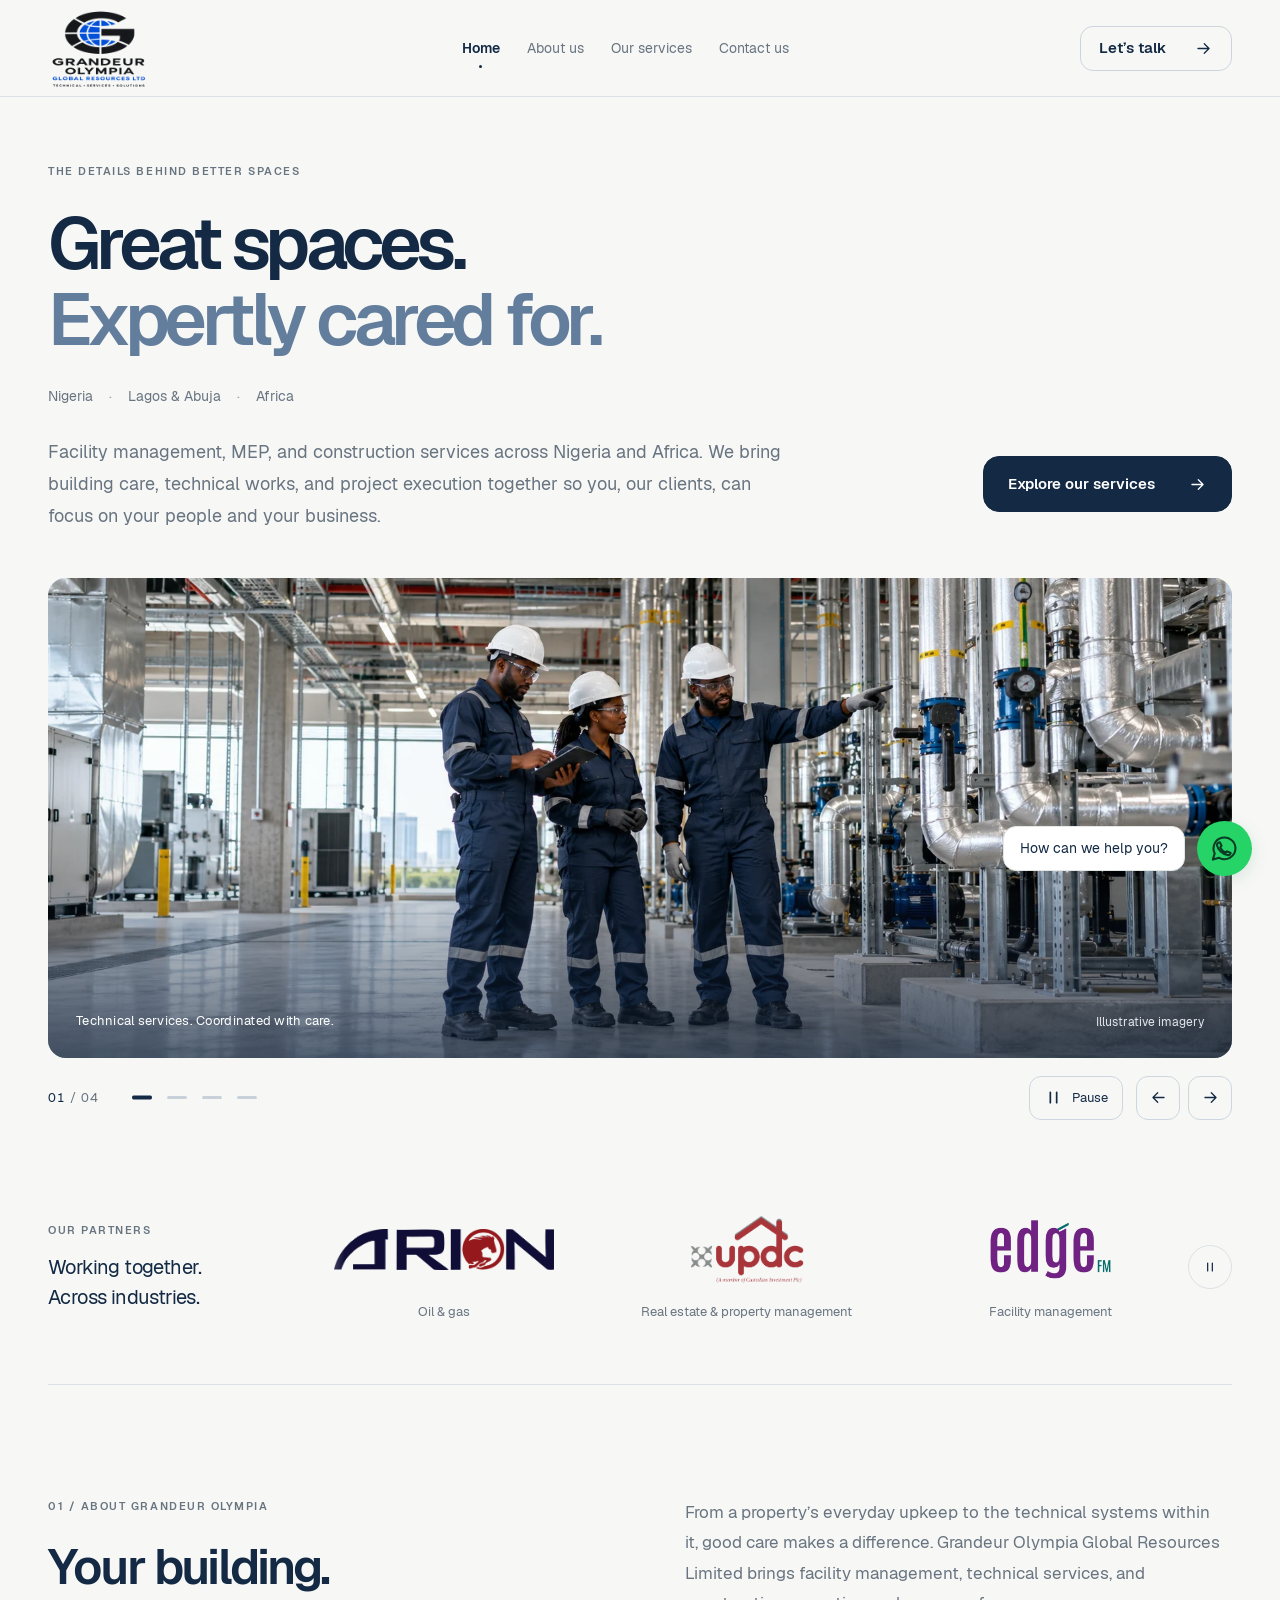
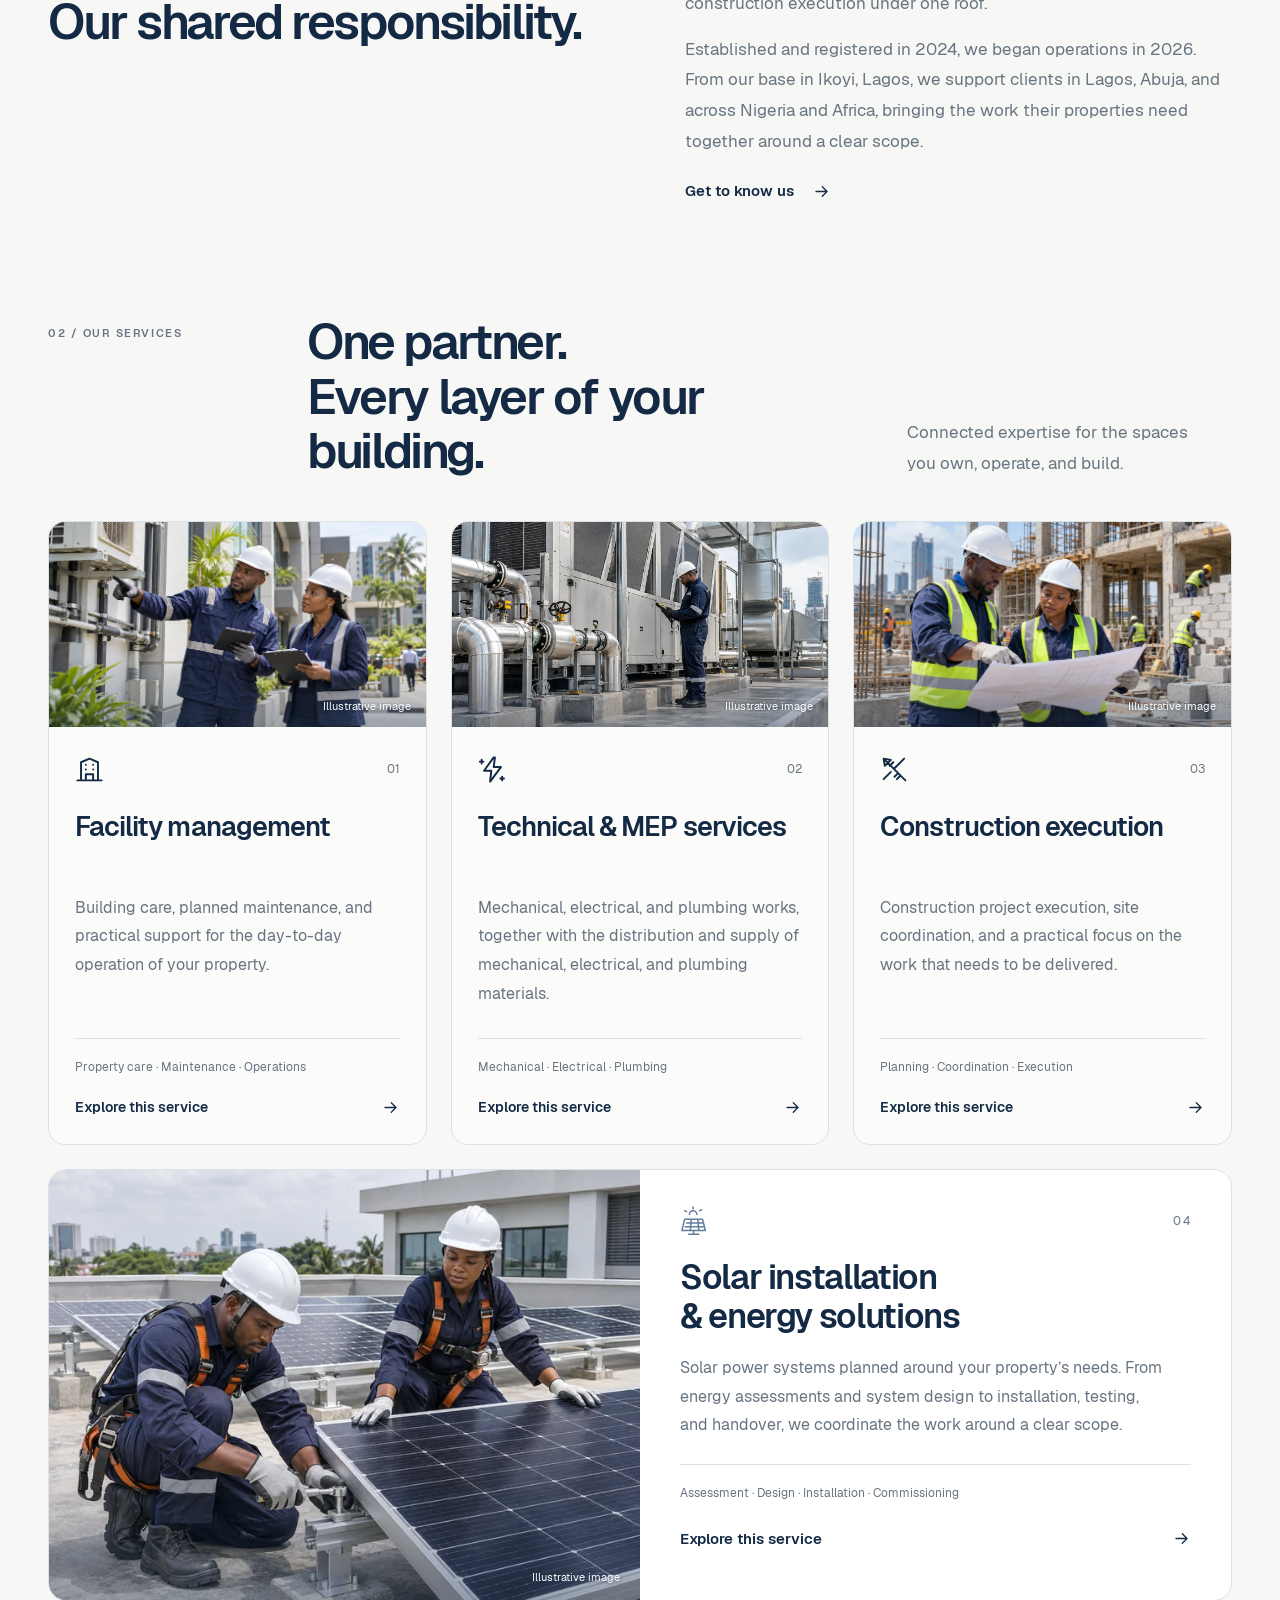
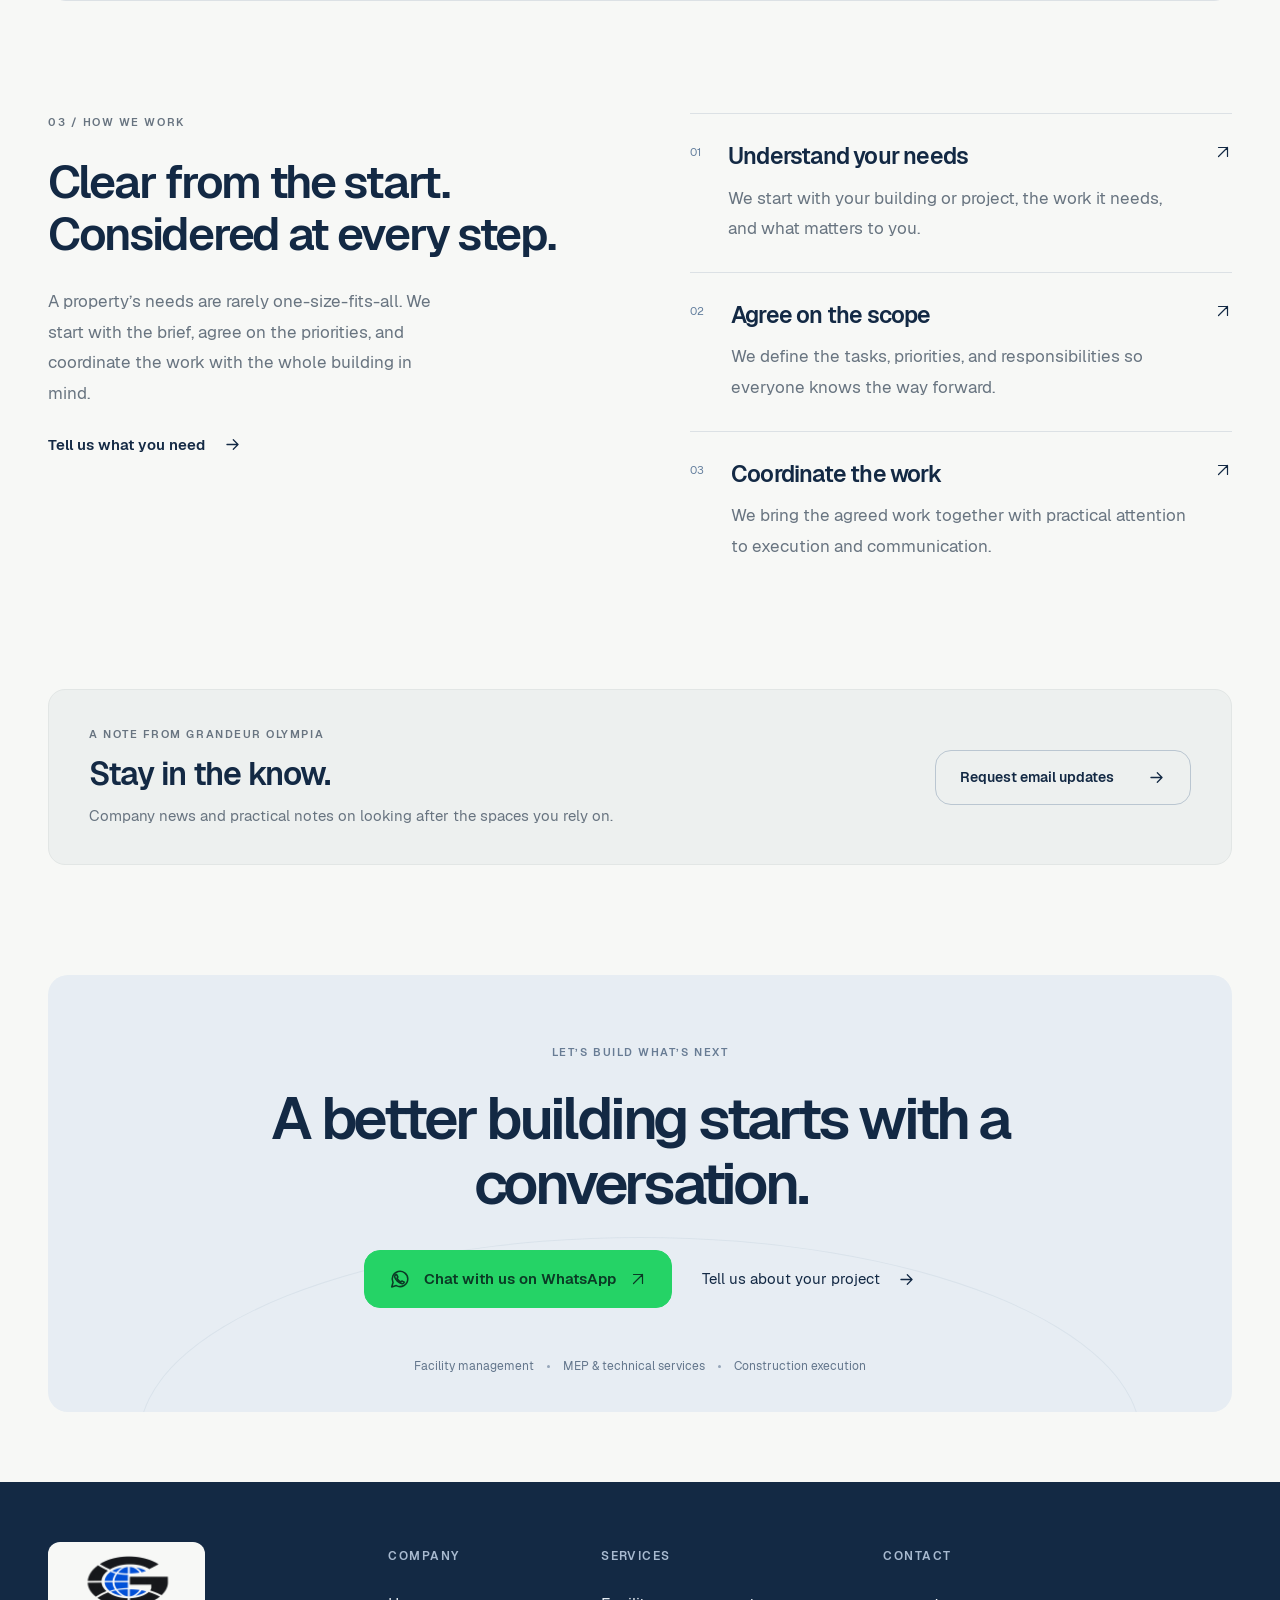
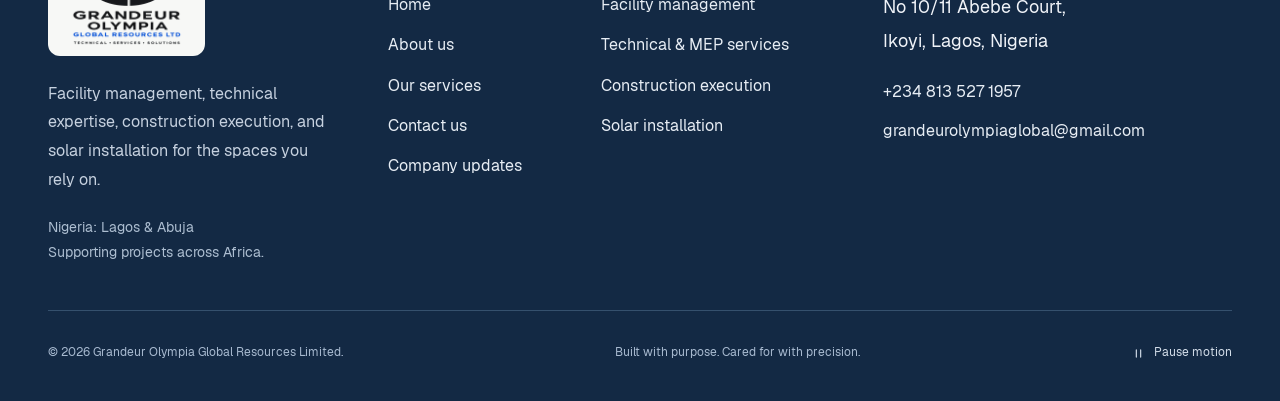
==== commit 28931084: "Add approved solar installation service and enquiry flow" ====
--- a/index.html
+++ b/index.html
@@ -1,10 +1,10 @@
 <!doctype html>
-<html lang="en"><head><meta charset="utf-8"><meta name="viewport" content="width=device-width, initial-scale=1"><meta name="theme-color" content="#132944"><meta name="robots" content="index,follow"><title>Grandeur Olympia Global | Facility Management, MEP &amp; Construction</title><meta name="description" content="Grandeur Olympia Global Resources Limited provides facility management, technical and MEP services, and construction execution for clients across Nigeria, including Lagos and Abuja, and across Africa.">
+<html lang="en"><head><meta charset="utf-8"><meta name="viewport" content="width=device-width, initial-scale=1"><meta name="theme-color" content="#132944"><meta name="robots" content="index,follow"><title>Grandeur Olympia Global | Facilities, MEP, Construction &amp; Solar</title><meta name="description" content="Grandeur Olympia provides facility management, MEP, construction execution, and solar installation across Nigeria, including Lagos and Abuja, and Africa.">
 <link rel="canonical" href="https://www.grandeurolympiaglobal.com/">
 <meta property="og:type" content="website">
 <meta property="og:site_name" content="Grandeur Olympia">
-<meta property="og:title" content="Grandeur Olympia Global | Facility Management, MEP &amp; Construction">
-<meta property="og:description" content="Grandeur Olympia Global Resources Limited provides facility management, technical and MEP services, and construction execution for clients across Nigeria, including Lagos and Abuja, and across Africa.">
+<meta property="og:title" content="Grandeur Olympia Global | Facilities, MEP, Construction &amp; Solar">
+<meta property="og:description" content="Grandeur Olympia provides facility management, MEP, construction execution, and solar installation across Nigeria, including Lagos and Abuja, and Africa.">
 <meta property="og:url" content="https://www.grandeurolympiaglobal.com/">
 <meta property="og:locale" content="en_NG">
 <meta property="og:image" content="https://www.grandeurolympiaglobal.com/assets/grandeur-olympia-logo-refined.png">
@@ -14,11 +14,11 @@
 <meta property="og:image:height" content="1145">
 <meta property="og:image:alt" content="Grandeur Olympia Global Resources Limited logo">
 <meta name="twitter:card" content="summary">
-<meta name="twitter:title" content="Grandeur Olympia Global | Facility Management, MEP &amp; Construction">
-<meta name="twitter:description" content="Grandeur Olympia Global Resources Limited provides facility management, technical and MEP services, and construction execution for clients across Nigeria, including Lagos and Abuja, and across Africa.">
+<meta name="twitter:title" content="Grandeur Olympia Global | Facilities, MEP, Construction &amp; Solar">
+<meta name="twitter:description" content="Grandeur Olympia provides facility management, MEP, construction execution, and solar installation across Nigeria, including Lagos and Abuja, and Africa.">
 <meta name="twitter:image" content="https://www.grandeurolympiaglobal.com/assets/grandeur-olympia-logo-refined.png">
 <meta name="twitter:image:alt" content="Grandeur Olympia Global Resources Limited logo">
-<link rel="icon" href="./assets/favicon-64.png" type="image/png"><link rel="preload" href="./assets/Geist-Regular.ttf" as="font" type="font/ttf" crossorigin><link rel="stylesheet" href="./styles.css?v=20261023-logo"><link rel="stylesheet" href="./quiet.css?v=20261027-smooth-images"><script type="application/ld+json">
+<link rel="icon" href="./assets/favicon-64.png" type="image/png"><link rel="preload" href="./assets/Geist-Regular.ttf" as="font" type="font/ttf" crossorigin><link rel="stylesheet" href="./styles.css?v=20261023-logo"><link rel="stylesheet" href="./quiet.css?v=20261110-solar"><script type="application/ld+json">
 {
   "@context": "https://schema.org",
   "@graph": [
@@ -40,7 +40,7 @@
       },
       "image": "https://www.grandeurolympiaglobal.com/assets/grandeur-olympia-logo-refined.png",
       "foundingDate": "2024",
-      "description": "Facility management, mechanical, electrical and plumbing services, and construction project execution across Nigeria and Africa.",
+      "description": "Facility management, mechanical, electrical and plumbing services, construction project execution, and solar installation across Nigeria and Africa.",
       "email": "grandeurolympiaglobal@gmail.com",
       "telephone": "+2348135271957",
       "areaServed": [
@@ -94,8 +94,8 @@
       "@type": "WebPage",
       "@id": "https://www.grandeurolympiaglobal.com/#webpage",
       "url": "https://www.grandeurolympiaglobal.com/",
-      "name": "Grandeur Olympia Global | Facility Management, MEP & Construction",
-      "description": "Grandeur Olympia Global Resources Limited provides facility management, technical and MEP services, and construction execution for clients across Nigeria, including Lagos and Abuja, and across Africa.",
+      "name": "Grandeur Olympia Global | Facilities, MEP, Construction & Solar",
+      "description": "Grandeur Olympia provides facility management, MEP, construction execution, and solar installation across Nigeria, including Lagos and Abuja, and Africa.",
       "isPartOf": {
         "@id": "https://www.grandeurolympiaglobal.com/#website"
       },
@@ -116,4 +116,11 @@
     }
   ]
 }
-</script><script defer src="./quiet.js?v=20261027-direct-contact"></script></head><body id="top" class="quiet-theme" data-concept="01" data-page="home"><a class="skip" href="#main">Skip to content</a><header class="site-header quiet-header"><div class="wrap nav-row"><a class="brand" href="./index.html" aria-label="Grandeur Olympia home"><img class="brand-logo" src="./assets/grandeur-olympia-logo-refined.webp" width="1374" height="1145" alt="Grandeur Olympia Global Resources Limited" decoding="async"></a><nav class="desktop-nav quiet-main-nav" aria-label="Main navigation"><a href="./index.html" aria-current="page">Home</a><a href="./about.html" >About us</a><a href="./services.html" >Our services</a><a href="./contact.html" >Contact us</a></nav><div class="quiet-nav-actions"><a class="button nav-button" href="./contact.html">Let’s talk <svg viewBox="0 0 24 24" fill="none" aria-hidden="true"><path d="M5 12h14M13 6l6 6-6 6"/></svg></a><button class="quiet-menu-toggle" type="button" aria-controls="quiet-mobile-nav" aria-expanded="false" aria-label="Open navigation" hidden><svg viewBox="0 0 24 24" fill="none" aria-hidden="true"><path d="M4 8h16M4 16h16"/></svg></button></div></div><nav class="quiet-mobile-nav wrap" id="quiet-mobile-nav" aria-label="Mobile navigation" hidden><a href="./index.html" aria-current="page">Home</a><a href="./about.html" >About us</a><a href="./services.html" >Our services</a><a href="./contact.html" >Contact us</a></nav></header><main id="main"><section class="hero-one wrap"><div class="hero-one-copy"><span class="eyebrow quiet-reveal">THE DETAILS BEHIND BETTER SPACES</span><h1 class="quiet-reveal">Great spaces.<br><span>Expertly cared for.</span></h1><div class="quiet-hero-coverage quiet-reveal"><span>Nigeria</span><span>Lagos & Abuja</span><span>Africa</span></div><div class="hero-one-bottom quiet-reveal"><p>Facility management, MEP, and construction services across Nigeria and Africa. We bring building care, technical works, and project execution together so you, our clients, can focus on your people and your business.</p><a class="button" href="./services.html">Explore our services <svg viewBox="0 0 24 24" fill="none" aria-hidden="true"><path d="M5 12h14M13 6l6 6-6 6"/></svg></a></div></div><section class="quiet-visual-story quiet-reveal" role="region" aria-roledescription="carousel" aria-label="Technical services and MEP work" data-hero-gallery><div class="quiet-visual-slides"><figure class="architectural-frame quiet-gallery-slide" data-gallery-slide role="group" aria-roledescription="slide" aria-label="1 of 4: Technical services. Coordinated with care." ><img src="./assets/technical-services-hero.webp" width="2172" height="724" alt="Illustrative technical team coordinating a commercial building services inspection" fetchpriority="high" decoding="async"><figcaption><span>Technical services. Coordinated with care.</span><span>Illustrative imagery</span></figcaption></figure><figure class="architectural-frame quiet-gallery-slide" data-gallery-slide role="group" aria-roledescription="slide" aria-label="2 of 4: Mechanical services. The detail behind your building." hidden><img data-src="./assets/mep-mechanical.webp" width="2172" height="724" alt="Illustrative technician inspecting a commercial HVAC chiller" decoding="async"><figcaption><span>Mechanical services. The detail behind your building.</span><span>Illustrative imagery</span></figcaption></figure><figure class="architectural-frame quiet-gallery-slide" data-gallery-slide role="group" aria-roledescription="slide" aria-label="3 of 4: Electrical services. The detail behind your building." hidden><img data-src="./assets/mep-electrical.webp" width="2172" height="724" alt="Illustrative engineer inspecting closed electrical distribution cabinets" decoding="async"><figcaption><span>Electrical services. The detail behind your building.</span><span>Illustrative imagery</span></figcaption></figure><figure class="architectural-frame quiet-gallery-slide" data-gallery-slide role="group" aria-roledescription="slide" aria-label="4 of 4: Plumbing services. The detail behind your building." hidden><img data-src="./assets/mep-plumbing.webp" width="2172" height="724" alt="Illustrative plumbing technician inspecting a water booster pump system" decoding="async"><figcaption><span>Plumbing services. The detail behind your building.</span><span>Illustrative imagery</span></figcaption></figure></div><div class="quiet-gallery-controls" data-gallery-controls hidden><div class="quiet-gallery-pagination"><span class="quiet-gallery-count" aria-hidden="true"><span data-gallery-current>01</span> / 04</span><div class="quiet-gallery-dots" aria-label="Choose a service image"><button type="button" data-gallery-dot="0" aria-label="Show image 1: Technical services. Coordinated with care." aria-pressed="true"><span></span></button><button type="button" data-gallery-dot="1" aria-label="Show image 2: Mechanical services. The detail behind your building." aria-pressed="false"><span></span></button><button type="button" data-gallery-dot="2" aria-label="Show image 3: Electrical services. The detail behind your building." aria-pressed="false"><span></span></button><button type="button" data-gallery-dot="3" aria-label="Show image 4: Plumbing services. The detail behind your building." aria-pressed="false"><span></span></button></div></div><div class="quiet-gallery-actions"><button type="button" data-gallery-pause aria-pressed="false" aria-label="Pause slideshow"><svg viewBox="0 0 18 18" fill="none" aria-hidden="true"><path d="M6 4v10M12 4v10"/></svg><span>Pause</span></button><button type="button" data-gallery-prev aria-label="Previous service image"><svg viewBox="0 0 24 24" fill="none" aria-hidden="true"><path d="M19 12H5m6-6-6 6 6 6"/></svg></button><button type="button" data-gallery-next aria-label="Next service image"><svg viewBox="0 0 24 24" fill="none" aria-hidden="true"><path d="M5 12h14M13 6l6 6-6 6"/></svg></button></div></div><p class="quiet-sr-only" aria-live="polite" aria-atomic="true" data-gallery-status></p></section></section><section class="quiet-companies wrap quiet-reveal" aria-labelledby="company-heading"><div class="quiet-company-intro"><span class="eyebrow">OUR PARTNERS</span><h2 id="company-heading">Working together.<br>Across industries.</h2></div><div class="quiet-company-window"><div class="quiet-company-track"><ul class="quiet-company-group" ><li><a class="quiet-partner" href="https://www.arionenergyservices.com/" target="_blank" rel="noopener" ><span class="quiet-partner-art"><img src="./assets/partners/arion-energy.png" alt="Arion Energy Services" width="220" height="74" loading="eager" decoding="async"></span><span class="quiet-partner-industry">Oil & gas</span></a></li><li><a class="quiet-partner" href="https://updcplc.com/" target="_blank" rel="noopener" ><span class="quiet-partner-art"><img src="./assets/partners/updc-plc.png" alt="UPDC Plc" width="220" height="74" loading="eager" decoding="async"></span><span class="quiet-partner-industry">Real estate & property management</span></a></li><li><a class="quiet-partner" href="https://edgefm.org/" target="_blank" rel="noopener" ><span class="quiet-partner-art"><img src="./assets/partners/edge-fm.png" alt="Edge Facility Managers" width="220" height="74" loading="eager" decoding="async"></span><span class="quiet-partner-industry">Facility management</span></a></li></ul><ul class="quiet-company-group" aria-hidden="true"><li><a class="quiet-partner" href="https://www.arionenergyservices.com/" target="_blank" rel="noopener" tabindex="-1"><span class="quiet-partner-art"><img src="./assets/partners/arion-energy.png" alt="Arion Energy Services" width="220" height="74" loading="eager" decoding="async"></span><span class="quiet-partner-industry">Oil & gas</span></a></li><li><a class="quiet-partner" href="https://updcplc.com/" target="_blank" rel="noopener" tabindex="-1"><span class="quiet-partner-art"><img src="./assets/partners/updc-plc.png" alt="UPDC Plc" width="220" height="74" loading="eager" decoding="async"></span><span class="quiet-partner-industry">Real estate & property management</span></a></li><li><a class="quiet-partner" href="https://edgefm.org/" target="_blank" rel="noopener" tabindex="-1"><span class="quiet-partner-art"><img src="./assets/partners/edge-fm.png" alt="Edge Facility Managers" width="220" height="74" loading="eager" decoding="async"></span><span class="quiet-partner-industry">Facility management</span></a></li></ul></div></div><button class="quiet-company-pause" type="button" data-marquee-pause aria-label="Pause partner logos" aria-pressed="false"><svg viewBox="0 0 18 18" fill="none" aria-hidden="true"><path d="M6 4v10M12 4v10"/></svg></button></section><section class="quiet-about-teaser section wrap" aria-labelledby="about-heading"><div class="quiet-reveal"><span class="eyebrow">01 / ABOUT GRANDEUR OLYMPIA</span><h2 id="about-heading">Your building.<br>Our shared responsibility.</h2></div><div class="quiet-reveal"><p>From a property’s everyday upkeep to the technical systems within it, good care makes a difference. Grandeur Olympia Global Resources Limited brings facility management, technical services, and construction execution under one roof.</p><p>Established and registered in 2024, we began operations in 2026. From our base in Ikoyi, Lagos, we support clients in Lagos, Abuja, and across Nigeria and Africa, bringing the work their properties need together around a clear scope.</p><a class="text-link" href="./about.html">Get to know us <svg viewBox="0 0 24 24" fill="none" aria-hidden="true"><path d="M5 12h14M13 6l6 6-6 6"/></svg></a></div></section><section class="section wrap" aria-labelledby="services-heading"><div class="section-heading quiet-reveal"><span class="eyebrow">02 / OUR SERVICES</span><h2 id="services-heading">One partner.<br>Every layer of your building.</h2><p>Connected expertise for the spaces you own, operate, and build.</p></div><div class="service-grid quiet-service-grid"><article class="service-card quiet-reveal"><figure class="quiet-card-photo"><img src="./assets/facility-management-care.webp" alt="Illustrative facility team inspecting building services at a commercial property" width="1536" height="1024" loading="lazy" decoding="async"><figcaption>Illustrative image</figcaption></figure><div class="service-card-top"><svg viewBox="0 0 24 24" fill="none" aria-hidden="true"><path d="M5 21V6l7-3 7 3v15M2 21h20M9 21v-5h6v5M9 8h.01M15 8h.01M9 12h.01M15 12h.01"/></svg><span>01</span></div><h3>Facility management</h3><p>Building care, planned maintenance, and practical support for the day-to-day operation of your property.</p><div class="service-tags">Property care · Maintenance · Operations</div><a class="text-link quiet-service-link" href="./services.html#facility-management">Explore this service <svg viewBox="0 0 24 24" fill="none" aria-hidden="true"><path d="M5 12h14M13 6l6 6-6 6"/></svg></a></article><article class="service-card quiet-reveal"><figure class="quiet-card-photo"><img src="./assets/mep-mechanical.webp" alt="Illustrative mechanical technician inspecting a commercial HVAC system" width="2172" height="724" loading="lazy" decoding="async"><figcaption>Illustrative image</figcaption></figure><div class="service-card-top"><svg viewBox="0 0 24 24" fill="none" aria-hidden="true"><path d="M13 2 5 13h6l-1 9 9-12h-6l1-8M3 4v3M1.5 5.5h3M20 18v3M18.5 19.5h3"/></svg><span>02</span></div><h3>Technical & MEP services</h3><p>Mechanical, electrical, and plumbing works, together with the distribution and supply of mechanical, electrical, and plumbing materials.</p><div class="service-tags">Mechanical · Electrical · Plumbing</div><a class="text-link quiet-service-link" href="./services.html#mep">Explore this service <svg viewBox="0 0 24 24" fill="none" aria-hidden="true"><path d="M5 12h14M13 6l6 6-6 6"/></svg></a></article><article class="service-card quiet-reveal"><figure class="quiet-card-photo"><img src="./assets/construction-execution-team.webp" alt="Illustrative site professionals reviewing construction drawings at a building site" width="1536" height="1024" loading="lazy" decoding="async"><figcaption>Illustrative image</figcaption></figure><div class="service-card-top"><svg viewBox="0 0 24 24" fill="none" aria-hidden="true"><path d="m3 20 6-6M12 11l8-8M3 3l18 18M3 3l1 6 5-5-6-1M15 15l-3 3M17 17l-3 3M8 9l3-3"/></svg><span>03</span></div><h3>Construction execution</h3><p>Construction project execution, site coordination, and a practical focus on the work that needs to be delivered.</p><div class="service-tags">Planning · Coordination · Execution</div><a class="text-link quiet-service-link" href="./services.html#construction">Explore this service <svg viewBox="0 0 24 24" fill="none" aria-hidden="true"><path d="M5 12h14M13 6l6 6-6 6"/></svg></a></article></div></section><section class="approach-one section wrap" aria-labelledby="approach-heading"><div class="approach-intro quiet-reveal"><span class="eyebrow">03 / HOW WE WORK</span><h2 id="approach-heading">Clear from the start.<br>Considered at every step.</h2><p>A property’s needs are rarely one-size-fits-all. We start with the brief, agree on the priorities, and coordinate the work with the whole building in mind.</p><a class="text-link" href="./contact.html">Tell us what you need <svg viewBox="0 0 24 24" fill="none" aria-hidden="true"><path d="M5 12h14M13 6l6 6-6 6"/></svg></a></div><div class="process-list"><article class="process-step quiet-reveal"><span>01</span><div><h3>Understand your needs</h3><p>We start with your building or project, the work it needs, and what matters to you.</p></div><svg viewBox="0 0 24 24" fill="none" aria-hidden="true"><path d="M6 18 18 6M6 6h12v12"/></svg></article><article class="process-step quiet-reveal"><span>02</span><div><h3>Agree on the scope</h3><p>We define the tasks, priorities, and responsibilities so everyone knows the way forward.</p></div><svg viewBox="0 0 24 24" fill="none" aria-hidden="true"><path d="M6 18 18 6M6 6h12v12"/></svg></article><article class="process-step quiet-reveal"><span>03</span><div><h3>Coordinate the work</h3><p>We bring the agreed work together with practical attention to execution and communication.</p></div><svg viewBox="0 0 24 24" fill="none" aria-hidden="true"><path d="M6 18 18 6M6 6h12v12"/></svg></article></div></section><section class="quiet-newsletter-band wrap quiet-reveal" aria-labelledby="updates-heading"><div><span class="eyebrow">A NOTE FROM GRANDEUR OLYMPIA</span><h2 id="updates-heading">Stay in the know.</h2><p>Company news and practical notes on looking after the spaces you rely on.</p></div><a class="button quiet-button-outline" href="mailto:grandeurolympiaglobal@gmail.com?subject=Email%20updates" data-newsletter-open>Request email updates <svg viewBox="0 0 24 24" fill="none" aria-hidden="true"><path d="M5 12h14M13 6l6 6-6 6"/></svg></a></section><section class="contact-section wrap quiet-reveal"><div class="contact-panel"><span class="eyebrow">LET’S BUILD WHAT’S NEXT</span><h2>A better building starts with a conversation.</h2><div class="contact-actions"><a class="button quiet-whatsapp-button" href="https://wa.me/2348135271957?text=Hello%20Grandeur%20Olympia%2C%20I%E2%80%99d%20like%20to%20discuss%20a%20building%20or%20project." target="_blank" rel="noopener"><svg viewBox="0 0 24 24" fill="none" aria-hidden="true"><path d="M20.5 11.7a8.5 8.5 0 0 1-12.6 7.5L3 20.6l1.4-4.8a8.5 8.5 0 1 1 16.1-4.1Z"/><path d="m8.4 7.2 1.3 2.7-1 1.2a8.5 8.5 0 0 0 4.2 4.1l1.1-1 2.8 1.2c-.4 1.3-1.4 1.9-2.5 1.7-3.9-.7-7.4-4.2-8.1-7.5-.2-1.1.6-2.2 2.2-2.4Z"/></svg>Chat with us on WhatsApp <svg viewBox="0 0 24 24" fill="none" aria-hidden="true"><path d="M6 18 18 6M6 6h12v12"/></svg></a><a class="contact-email" href="./contact.html">Tell us about your project <svg viewBox="0 0 24 24" fill="none" aria-hidden="true"><path d="M5 12h14M13 6l6 6-6 6"/></svg></a></div><div class="contact-fine"><span>Facility management</span><i></i><span>MEP & technical services</span><i></i><span>Construction execution</span></div></div></section></main><footer class="quiet-footer"><div class="wrap"><div class="quiet-footer-grid"><div class="quiet-footer-brand"><a class="brand" href="./index.html" aria-label="Grandeur Olympia home"><img class="brand-logo" src="./assets/grandeur-olympia-logo-refined.webp" width="1374" height="1145" alt="Grandeur Olympia Global Resources Limited" decoding="async" loading="lazy"></a><p>Facility management, technical expertise, and construction execution for the spaces you rely on.</p><span class="quiet-footer-area">Nigeria: Lagos & Abuja<br>Supporting projects across Africa.</span></div><nav class="quiet-footer-column" aria-label="Footer navigation"><h2>Company</h2><a href="./index.html" >Home</a><a href="./about.html" >About us</a><a href="./services.html" >Our services</a><a href="./contact.html" >Contact us</a><a href="mailto:grandeurolympiaglobal@gmail.com?subject=Email%20updates" data-newsletter-open>Company updates</a></nav><nav class="quiet-footer-column" aria-label="Footer services"><h2>Services</h2><a href="./services.html#facility-management">Facility management</a><a href="./services.html#mep">Technical & MEP services</a><a href="./services.html#construction">Construction execution</a></nav><div class="quiet-footer-column quiet-footer-contact"><h2>Contact</h2><address class="quiet-office-address"><span>No 10/11 Abebe Court,</span><span>Ikoyi, Lagos, Nigeria</span></address><a href="tel:+2348135271957">+234 813 527 1957</a><a href="mailto:grandeurolympiaglobal@gmail.com">grandeurolympiaglobal@gmail.com</a></div></div><div class="quiet-footer-bottom"><span>© 2026 Grandeur Olympia Global Resources Limited.</span><span>Built with purpose. Cared for with precision.</span><button type="button" class="quiet-motion-toggle" data-motion-toggle aria-pressed="false"><svg viewBox="0 0 18 18" fill="none" aria-hidden="true"><path d="M6 4v10M12 4v10"/></svg><span>Pause motion</span></button></div></div></footer><aside class="quiet-help" aria-label="WhatsApp help"><section class="quiet-help-panel" id="quiet-help-panel" aria-labelledby="help-title" hidden><div class="quiet-help-head"><span><svg viewBox="0 0 24 24" fill="none" aria-hidden="true"><path d="M20.5 11.7a8.5 8.5 0 0 1-12.6 7.5L3 20.6l1.4-4.8a8.5 8.5 0 1 1 16.1-4.1Z"/><path d="m8.4 7.2 1.3 2.7-1 1.2a8.5 8.5 0 0 0 4.2 4.1l1.1-1 2.8 1.2c-.4 1.3-1.4 1.9-2.5 1.7-3.9-.7-7.4-4.2-8.1-7.5-.2-1.1.6-2.2 2.2-2.4Z"/></svg> GRANDEUR OLYMPIA</span><button type="button" aria-label="Close WhatsApp help" data-help-close><svg viewBox="0 0 24 24" fill="none" aria-hidden="true"><path d="m6 6 12 12M6 18 18 6"/></svg></button></div><div class="quiet-help-body"><span class="eyebrow">LET’S START WITH YOUR NEEDS</span><h2 id="help-title">How can we help you?</h2><p>Choose a topic to start a conversation with us on WhatsApp.</p><div class="quiet-help-options"><a href="https://wa.me/2348135271957?text=Hello%20Grandeur%20Olympia%2C%20I%E2%80%99d%20like%20help%20with%20facility%20management." target="_blank" rel="noopener">Facility management<svg viewBox="0 0 24 24" fill="none" aria-hidden="true"><path d="M5 12h14M13 6l6 6-6 6"/></svg></a><a href="https://wa.me/2348135271957?text=Hello%20Grandeur%20Olympia%2C%20I%E2%80%99d%20like%20help%20with%20technical%20%26%20mep%20services." target="_blank" rel="noopener">Technical & MEP services<svg viewBox="0 0 24 24" fill="none" aria-hidden="true"><path d="M5 12h14M13 6l6 6-6 6"/></svg></a><a href="https://wa.me/2348135271957?text=Hello%20Grandeur%20Olympia%2C%20I%E2%80%99d%20like%20help%20with%20construction%20execution." target="_blank" rel="noopener">Construction execution<svg viewBox="0 0 24 24" fill="none" aria-hidden="true"><path d="M5 12h14M13 6l6 6-6 6"/></svg></a></div><a class="button quiet-whatsapp-button" href="https://wa.me/2348135271957?text=Hello%20Grandeur%20Olympia%2C%20I%20have%20a%20question%20about%20your%20services." target="_blank" rel="noopener">Start a WhatsApp chat <svg viewBox="0 0 24 24" fill="none" aria-hidden="true"><path d="M6 18 18 6M6 6h12v12"/></svg></a></div></section><button class="quiet-help-launcher" type="button" aria-controls="quiet-help-panel" aria-expanded="false" aria-label="How can we help you? Open WhatsApp contact options" data-help-toggle><span class="quiet-help-label">How can we help you?</span><span class="quiet-help-bubble"><svg viewBox="0 0 24 24" fill="none" aria-hidden="true"><path d="M20.5 11.7a8.5 8.5 0 0 1-12.6 7.5L3 20.6l1.4-4.8a8.5 8.5 0 1 1 16.1-4.1Z"/><path d="m8.4 7.2 1.3 2.7-1 1.2a8.5 8.5 0 0 0 4.2 4.1l1.1-1 2.8 1.2c-.4 1.3-1.4 1.9-2.5 1.7-3.9-.7-7.4-4.2-8.1-7.5-.2-1.1.6-2.2 2.2-2.4Z"/></svg></span></button></aside><dialog class="quiet-newsletter-dialog" id="newsletter-dialog" aria-labelledby="newsletter-title" aria-describedby="newsletter-description"><button type="button" class="quiet-dialog-close" aria-label="Close email updates prompt" data-newsletter-close><svg viewBox="0 0 24 24" fill="none" aria-hidden="true"><path d="m6 6 12 12M6 18 18 6"/></svg></button><div class="quiet-newsletter-symbol" aria-hidden="true"><svg viewBox="0 0 32 32" fill="none"><rect x="5" y="8" width="22" height="17" rx="3"/><path d="m6 10 10 8 10-8"/></svg></div><span class="eyebrow">A NOTE FROM GRANDEUR OLYMPIA</span><h2 id="newsletter-title" tabindex="-1">Better spaces.<br>A little more insight.</h2><p id="newsletter-description">Request company news and practical notes on caring for your building, delivered by email.</p><form data-newsletter-form action="mailto:grandeurolympiaglobal@gmail.com" method="get"><div class="quiet-field"><label for="newsletter-email">Email address</label><input id="newsletter-email" name="email" type="email" autocomplete="email" maxlength="254" required placeholder="you@company.com"></div><label class="quiet-consent"><input name="consent" type="checkbox" required><span>I’d like to receive Grandeur Olympia news and updates by email.</span></label><button class="button quiet-newsletter-submit" type="submit">Request email updates <svg viewBox="0 0 24 24" fill="none" aria-hidden="true"><path d="M5 12h14M13 6l6 6-6 6"/></svg></button><p class="quiet-form-hint">Opens your email app to send your subscription request.</p><p class="quiet-form-status" role="status" data-newsletter-status></p><a class="quiet-mail-fallback" href="mailto:grandeurolympiaglobal@gmail.com?subject=Newsletter%20subscription%20request" data-newsletter-fallback hidden>Open the prepared email again <svg viewBox="0 0 24 24" fill="none" aria-hidden="true"><path d="M5 12h14M13 6l6 6-6 6"/></svg></a></form><details class="quiet-email-note"><summary>How your email is used</summary><p>Your email and consent are included in the request you send to our company inbox. You can ask to stop receiving updates by replying to an email or contacting us at grandeurolympiaglobal@gmail.com.</p></details><button class="quiet-skip-updates" type="button" data-newsletter-close>Maybe later</button></dialog><noscript><style>.quiet-main-nav{display:flex!important;flex-wrap:wrap;gap:12px}.quiet-nav-actions{display:none}.quiet-header .nav-row{height:auto;min-height:90px;flex-wrap:wrap;padding-bottom:14px}</style></noscript></body></html>
+</script><script defer src="./quiet.js?v=20261027-direct-contact"></script></head><body id="top" class="quiet-theme" data-concept="01" data-page="home"><a class="skip" href="#main">Skip to content</a><header class="site-header quiet-header"><div class="wrap nav-row"><a class="brand" href="./index.html" aria-label="Grandeur Olympia home"><img class="brand-logo" src="./assets/grandeur-olympia-logo-refined.webp" width="1374" height="1145" alt="Grandeur Olympia Global Resources Limited" decoding="async"></a><nav class="desktop-nav quiet-main-nav" aria-label="Main navigation"><a href="./index.html" aria-current="page">Home</a><a href="./about.html" >About us</a><a href="./services.html" >Our services</a><a href="./contact.html" >Contact us</a></nav><div class="quiet-nav-actions"><a class="button nav-button" href="./contact.html">Let’s talk <svg viewBox="0 0 24 24" fill="none" aria-hidden="true"><path d="M5 12h14M13 6l6 6-6 6"/></svg></a><button class="quiet-menu-toggle" type="button" aria-controls="quiet-mobile-nav" aria-expanded="false" aria-label="Open navigation" hidden><svg viewBox="0 0 24 24" fill="none" aria-hidden="true"><path d="M4 8h16M4 16h16"/></svg></button></div></div><nav class="quiet-mobile-nav wrap" id="quiet-mobile-nav" aria-label="Mobile navigation" hidden><a href="./index.html" aria-current="page">Home</a><a href="./about.html" >About us</a><a href="./services.html" >Our services</a><a href="./contact.html" >Contact us</a></nav></header><main id="main"><section class="hero-one wrap"><div class="hero-one-copy"><span class="eyebrow quiet-reveal">THE DETAILS BEHIND BETTER SPACES</span><h1 class="quiet-reveal">Great spaces.<br><span>Expertly cared for.</span></h1><div class="quiet-hero-coverage quiet-reveal"><span>Nigeria</span><span>Lagos & Abuja</span><span>Africa</span></div><div class="hero-one-bottom quiet-reveal"><p>Facility management, MEP, and construction services across Nigeria and Africa. We bring building care, technical works, and project execution together so you, our clients, can focus on your people and your business.</p><a class="button" href="./services.html">Explore our services <svg viewBox="0 0 24 24" fill="none" aria-hidden="true"><path d="M5 12h14M13 6l6 6-6 6"/></svg></a></div></div><section class="quiet-visual-story quiet-reveal" role="region" aria-roledescription="carousel" aria-label="Technical services and MEP work" data-hero-gallery><div class="quiet-visual-slides"><figure class="architectural-frame quiet-gallery-slide" data-gallery-slide role="group" aria-roledescription="slide" aria-label="1 of 4: Technical services. Coordinated with care." ><img src="./assets/technical-services-hero.webp" width="2172" height="724" alt="Illustrative technical team coordinating a commercial building services inspection" fetchpriority="high" decoding="async"><figcaption><span>Technical services. Coordinated with care.</span><span>Illustrative imagery</span></figcaption></figure><figure class="architectural-frame quiet-gallery-slide" data-gallery-slide role="group" aria-roledescription="slide" aria-label="2 of 4: Mechanical services. The detail behind your building." hidden><img data-src="./assets/mep-mechanical.webp" width="2172" height="724" alt="Illustrative technician inspecting a commercial HVAC chiller" decoding="async"><figcaption><span>Mechanical services. The detail behind your building.</span><span>Illustrative imagery</span></figcaption></figure><figure class="architectural-frame quiet-gallery-slide" data-gallery-slide role="group" aria-roledescription="slide" aria-label="3 of 4: Electrical services. The detail behind your building." hidden><img data-src="./assets/mep-electrical.webp" width="2172" height="724" alt="Illustrative engineer inspecting closed electrical distribution cabinets" decoding="async"><figcaption><span>Electrical services. The detail behind your building.</span><span>Illustrative imagery</span></figcaption></figure><figure class="architectural-frame quiet-gallery-slide" data-gallery-slide role="group" aria-roledescription="slide" aria-label="4 of 4: Plumbing services. The detail behind your building." hidden><img data-src="./assets/mep-plumbing.webp" width="2172" height="724" alt="Illustrative plumbing technician inspecting a water booster pump system" decoding="async"><figcaption><span>Plumbing services. The detail behind your building.</span><span>Illustrative imagery</span></figcaption></figure></div><div class="quiet-gallery-controls" data-gallery-controls hidden><div class="quiet-gallery-pagination"><span class="quiet-gallery-count" aria-hidden="true"><span data-gallery-current>01</span> / 04</span><div class="quiet-gallery-dots" aria-label="Choose a service image"><button type="button" data-gallery-dot="0" aria-label="Show image 1: Technical services. Coordinated with care." aria-pressed="true"><span></span></button><button type="button" data-gallery-dot="1" aria-label="Show image 2: Mechanical services. The detail behind your building." aria-pressed="false"><span></span></button><button type="button" data-gallery-dot="2" aria-label="Show image 3: Electrical services. The detail behind your building." aria-pressed="false"><span></span></button><button type="button" data-gallery-dot="3" aria-label="Show image 4: Plumbing services. The detail behind your building." aria-pressed="false"><span></span></button></div></div><div class="quiet-gallery-actions"><button type="button" data-gallery-pause aria-pressed="false" aria-label="Pause slideshow"><svg viewBox="0 0 18 18" fill="none" aria-hidden="true"><path d="M6 4v10M12 4v10"/></svg><span>Pause</span></button><button type="button" data-gallery-prev aria-label="Previous service image"><svg viewBox="0 0 24 24" fill="none" aria-hidden="true"><path d="M19 12H5m6-6-6 6 6 6"/></svg></button><button type="button" data-gallery-next aria-label="Next service image"><svg viewBox="0 0 24 24" fill="none" aria-hidden="true"><path d="M5 12h14M13 6l6 6-6 6"/></svg></button></div></div><p class="quiet-sr-only" aria-live="polite" aria-atomic="true" data-gallery-status></p></section></section><section class="quiet-companies wrap quiet-reveal" aria-labelledby="company-heading"><div class="quiet-company-intro"><span class="eyebrow">OUR PARTNERS</span><h2 id="company-heading">Working together.<br>Across industries.</h2></div><div class="quiet-company-window"><div class="quiet-company-track"><ul class="quiet-company-group" ><li><a class="quiet-partner" href="https://www.arionenergyservices.com/" target="_blank" rel="noopener" ><span class="quiet-partner-art"><img src="./assets/partners/arion-energy.png" alt="Arion Energy Services" width="220" height="74" loading="eager" decoding="async"></span><span class="quiet-partner-industry">Oil & gas</span></a></li><li><a class="quiet-partner" href="https://updcplc.com/" target="_blank" rel="noopener" ><span class="quiet-partner-art"><img src="./assets/partners/updc-plc.png" alt="UPDC Plc" width="220" height="74" loading="eager" decoding="async"></span><span class="quiet-partner-industry">Real estate & property management</span></a></li><li><a class="quiet-partner" href="https://edgefm.org/" target="_blank" rel="noopener" ><span class="quiet-partner-art"><img src="./assets/partners/edge-fm.png" alt="Edge Facility Managers" width="220" height="74" loading="eager" decoding="async"></span><span class="quiet-partner-industry">Facility management</span></a></li></ul><ul class="quiet-company-group" aria-hidden="true"><li><a class="quiet-partner" href="https://www.arionenergyservices.com/" target="_blank" rel="noopener" tabindex="-1"><span class="quiet-partner-art"><img src="./assets/partners/arion-energy.png" alt="Arion Energy Services" width="220" height="74" loading="eager" decoding="async"></span><span class="quiet-partner-industry">Oil & gas</span></a></li><li><a class="quiet-partner" href="https://updcplc.com/" target="_blank" rel="noopener" tabindex="-1"><span class="quiet-partner-art"><img src="./assets/partners/updc-plc.png" alt="UPDC Plc" width="220" height="74" loading="eager" decoding="async"></span><span class="quiet-partner-industry">Real estate & property management</span></a></li><li><a class="quiet-partner" href="https://edgefm.org/" target="_blank" rel="noopener" tabindex="-1"><span class="quiet-partner-art"><img src="./assets/partners/edge-fm.png" alt="Edge Facility Managers" width="220" height="74" loading="eager" decoding="async"></span><span class="quiet-partner-industry">Facility management</span></a></li></ul></div></div><button class="quiet-company-pause" type="button" data-marquee-pause aria-label="Pause partner logos" aria-pressed="false"><svg viewBox="0 0 18 18" fill="none" aria-hidden="true"><path d="M6 4v10M12 4v10"/></svg></button></section><section class="quiet-about-teaser section wrap" aria-labelledby="about-heading"><div class="quiet-reveal"><span class="eyebrow">01 / ABOUT GRANDEUR OLYMPIA</span><h2 id="about-heading">Your building.<br>Our shared responsibility.</h2></div><div class="quiet-reveal"><p>From a property’s everyday upkeep to the technical systems within it, good care makes a difference. Grandeur Olympia Global Resources Limited brings facility management, technical services, and construction execution under one roof.</p><p>Established and registered in 2024, we began operations in 2026. From our base in Ikoyi, Lagos, we support clients in Lagos, Abuja, and across Nigeria and Africa, bringing the work their properties need together around a clear scope.</p><a class="text-link" href="./about.html">Get to know us <svg viewBox="0 0 24 24" fill="none" aria-hidden="true"><path d="M5 12h14M13 6l6 6-6 6"/></svg></a></div></section><section class="section wrap" aria-labelledby="services-heading"><div class="section-heading quiet-reveal"><span class="eyebrow">02 / OUR SERVICES</span><h2 id="services-heading">One partner.<br>Every layer of your building.</h2><p>Connected expertise for the spaces you own, operate, and build.</p></div><div class="service-grid quiet-service-grid"><article class="service-card quiet-reveal"><figure class="quiet-card-photo"><img src="./assets/facility-management-care.webp" alt="Illustrative facility team inspecting building services at a commercial property" width="1536" height="1024" loading="lazy" decoding="async"><figcaption>Illustrative image</figcaption></figure><div class="service-card-top"><svg viewBox="0 0 24 24" fill="none" aria-hidden="true"><path d="M5 21V6l7-3 7 3v15M2 21h20M9 21v-5h6v5M9 8h.01M15 8h.01M9 12h.01M15 12h.01"/></svg><span>01</span></div><h3>Facility management</h3><p>Building care, planned maintenance, and practical support for the day-to-day operation of your property.</p><div class="service-tags">Property care · Maintenance · Operations</div><a class="text-link quiet-service-link" href="./services.html#facility-management">Explore this service <svg viewBox="0 0 24 24" fill="none" aria-hidden="true"><path d="M5 12h14M13 6l6 6-6 6"/></svg></a></article><article class="service-card quiet-reveal"><figure class="quiet-card-photo"><img src="./assets/mep-mechanical.webp" alt="Illustrative mechanical technician inspecting a commercial HVAC system" width="2172" height="724" loading="lazy" decoding="async"><figcaption>Illustrative image</figcaption></figure><div class="service-card-top"><svg viewBox="0 0 24 24" fill="none" aria-hidden="true"><path d="M13 2 5 13h6l-1 9 9-12h-6l1-8M3 4v3M1.5 5.5h3M20 18v3M18.5 19.5h3"/></svg><span>02</span></div><h3>Technical & MEP services</h3><p>Mechanical, electrical, and plumbing works, together with the distribution and supply of mechanical, electrical, and plumbing materials.</p><div class="service-tags">Mechanical · Electrical · Plumbing</div><a class="text-link quiet-service-link" href="./services.html#mep">Explore this service <svg viewBox="0 0 24 24" fill="none" aria-hidden="true"><path d="M5 12h14M13 6l6 6-6 6"/></svg></a></article><article class="service-card quiet-reveal"><figure class="quiet-card-photo"><img src="./assets/construction-execution-team.webp" alt="Illustrative site professionals reviewing construction drawings at a building site" width="1536" height="1024" loading="lazy" decoding="async"><figcaption>Illustrative image</figcaption></figure><div class="service-card-top"><svg viewBox="0 0 24 24" fill="none" aria-hidden="true"><path d="m3 20 6-6M12 11l8-8M3 3l18 18M3 3l1 6 5-5-6-1M15 15l-3 3M17 17l-3 3M8 9l3-3"/></svg><span>03</span></div><h3>Construction execution</h3><p>Construction project execution, site coordination, and a practical focus on the work that needs to be delivered.</p><div class="service-tags">Planning · Coordination · Execution</div><a class="text-link quiet-service-link" href="./services.html#construction">Explore this service <svg viewBox="0 0 24 24" fill="none" aria-hidden="true"><path d="M5 12h14M13 6l6 6-6 6"/></svg></a></article></div><article class="solar-feature quiet-reveal" id="solar-feature" aria-labelledby="solar-feature-title">
+ <figure class="solar-feature-photo"><img src="./assets/solar-installation-engineers.webp" srcset="./assets/solar-installation-engineers-768.webp 768w, ./assets/solar-installation-engineers.webp 1536w" sizes="(max-width: 760px) calc(100vw - 40px), (max-width: 1376px) calc((100vw - 96px) / 2), 640px" width="1536" height="1024" alt="Illustrative engineers in navy workwear and white helmets installing rooftop solar panels" loading="lazy" decoding="async"><figcaption>Illustrative image</figcaption></figure>
+ <div class="solar-feature-copy"><div class="solar-feature-top"><svg viewBox="0 0 32 32" fill="none" aria-hidden="true"><path d="m5 14-3 12h25l-3-12H5ZM7 18h18M5.5 22h20M12 14l-1 12M19 14l1 12M14.5 26v4M9 30h11M18 9a4 4 0 1 0-8 0M14 1v2M5 5l2 1M21 5l2-1"/></svg><span>04</span></div>
+ <h3 id="solar-feature-title">Solar installation<br>&amp; energy solutions</h3>
+ <p>Solar power systems planned around your property’s needs. From energy assessments and system design to installation, testing, and handover, we coordinate the work around a clear scope.</p>
+ <div class="service-tags">Assessment · Design · Installation · Commissioning</div>
+ <a class="text-link solar-service-link" href="./services.html#solar-installation">Explore this service <svg viewBox="0 0 24 24" fill="none" aria-hidden="true"><path d="M5 12h14M13 6l6 6-6 6"/></svg></a></div>
+</article></section><section class="approach-one section wrap" aria-labelledby="approach-heading"><div class="approach-intro quiet-reveal"><span class="eyebrow">03 / HOW WE WORK</span><h2 id="approach-heading">Clear from the start.<br>Considered at every step.</h2><p>A property’s needs are rarely one-size-fits-all. We start with the brief, agree on the priorities, and coordinate the work with the whole building in mind.</p><a class="text-link" href="./contact.html">Tell us what you need <svg viewBox="0 0 24 24" fill="none" aria-hidden="true"><path d="M5 12h14M13 6l6 6-6 6"/></svg></a></div><div class="process-list"><article class="process-step quiet-reveal"><span>01</span><div><h3>Understand your needs</h3><p>We start with your building or project, the work it needs, and what matters to you.</p></div><svg viewBox="0 0 24 24" fill="none" aria-hidden="true"><path d="M6 18 18 6M6 6h12v12"/></svg></article><article class="process-step quiet-reveal"><span>02</span><div><h3>Agree on the scope</h3><p>We define the tasks, priorities, and responsibilities so everyone knows the way forward.</p></div><svg viewBox="0 0 24 24" fill="none" aria-hidden="true"><path d="M6 18 18 6M6 6h12v12"/></svg></article><article class="process-step quiet-reveal"><span>03</span><div><h3>Coordinate the work</h3><p>We bring the agreed work together with practical attention to execution and communication.</p></div><svg viewBox="0 0 24 24" fill="none" aria-hidden="true"><path d="M6 18 18 6M6 6h12v12"/></svg></article></div></section><section class="quiet-newsletter-band wrap quiet-reveal" aria-labelledby="updates-heading"><div><span class="eyebrow">A NOTE FROM GRANDEUR OLYMPIA</span><h2 id="updates-heading">Stay in the know.</h2><p>Company news and practical notes on looking after the spaces you rely on.</p></div><a class="button quiet-button-outline" href="mailto:grandeurolympiaglobal@gmail.com?subject=Email%20updates" data-newsletter-open>Request email updates <svg viewBox="0 0 24 24" fill="none" aria-hidden="true"><path d="M5 12h14M13 6l6 6-6 6"/></svg></a></section><section class="contact-section wrap quiet-reveal"><div class="contact-panel"><span class="eyebrow">LET’S BUILD WHAT’S NEXT</span><h2>A better building starts with a conversation.</h2><div class="contact-actions"><a class="button quiet-whatsapp-button" href="https://wa.me/2348135271957?text=Hello%20Grandeur%20Olympia%2C%20I%E2%80%99d%20like%20to%20discuss%20a%20building%20or%20project." target="_blank" rel="noopener"><svg viewBox="0 0 24 24" fill="none" aria-hidden="true"><path d="M20.5 11.7a8.5 8.5 0 0 1-12.6 7.5L3 20.6l1.4-4.8a8.5 8.5 0 1 1 16.1-4.1Z"/><path d="m8.4 7.2 1.3 2.7-1 1.2a8.5 8.5 0 0 0 4.2 4.1l1.1-1 2.8 1.2c-.4 1.3-1.4 1.9-2.5 1.7-3.9-.7-7.4-4.2-8.1-7.5-.2-1.1.6-2.2 2.2-2.4Z"/></svg>Chat with us on WhatsApp <svg viewBox="0 0 24 24" fill="none" aria-hidden="true"><path d="M6 18 18 6M6 6h12v12"/></svg></a><a class="contact-email" href="./contact.html">Tell us about your project <svg viewBox="0 0 24 24" fill="none" aria-hidden="true"><path d="M5 12h14M13 6l6 6-6 6"/></svg></a></div><div class="contact-fine"><span>Facility management</span><i></i><span>MEP & technical services</span><i></i><span>Construction execution</span></div></div></section></main><footer class="quiet-footer"><div class="wrap"><div class="quiet-footer-grid"><div class="quiet-footer-brand"><a class="brand" href="./index.html" aria-label="Grandeur Olympia home"><img class="brand-logo" src="./assets/grandeur-olympia-logo-refined.webp" width="1374" height="1145" alt="Grandeur Olympia Global Resources Limited" decoding="async" loading="lazy"></a><p>Facility management, technical expertise, construction execution, and solar installation for the spaces you rely on.</p><span class="quiet-footer-area">Nigeria: Lagos & Abuja<br>Supporting projects across Africa.</span></div><nav class="quiet-footer-column" aria-label="Footer navigation"><h2>Company</h2><a href="./index.html" >Home</a><a href="./about.html" >About us</a><a href="./services.html" >Our services</a><a href="./contact.html" >Contact us</a><a href="mailto:grandeurolympiaglobal@gmail.com?subject=Email%20updates" data-newsletter-open>Company updates</a></nav><nav class="quiet-footer-column" aria-label="Footer services"><h2>Services</h2><a href="./services.html#facility-management">Facility management</a><a href="./services.html#mep">Technical & MEP services</a><a href="./services.html#construction">Construction execution</a><a href="./services.html#solar-installation">Solar installation</a></nav><div class="quiet-footer-column quiet-footer-contact"><h2>Contact</h2><address class="quiet-office-address"><span>No 10/11 Abebe Court,</span><span>Ikoyi, Lagos, Nigeria</span></address><a href="tel:+2348135271957">+234 813 527 1957</a><a href="mailto:grandeurolympiaglobal@gmail.com">grandeurolympiaglobal@gmail.com</a></div></div><div class="quiet-footer-bottom"><span>© 2026 Grandeur Olympia Global Resources Limited.</span><span>Built with purpose. Cared for with precision.</span><button type="button" class="quiet-motion-toggle" data-motion-toggle aria-pressed="false"><svg viewBox="0 0 18 18" fill="none" aria-hidden="true"><path d="M6 4v10M12 4v10"/></svg><span>Pause motion</span></button></div></div></footer><aside class="quiet-help" aria-label="WhatsApp help"><section class="quiet-help-panel" id="quiet-help-panel" aria-labelledby="help-title" hidden><div class="quiet-help-head"><span><svg viewBox="0 0 24 24" fill="none" aria-hidden="true"><path d="M20.5 11.7a8.5 8.5 0 0 1-12.6 7.5L3 20.6l1.4-4.8a8.5 8.5 0 1 1 16.1-4.1Z"/><path d="m8.4 7.2 1.3 2.7-1 1.2a8.5 8.5 0 0 0 4.2 4.1l1.1-1 2.8 1.2c-.4 1.3-1.4 1.9-2.5 1.7-3.9-.7-7.4-4.2-8.1-7.5-.2-1.1.6-2.2 2.2-2.4Z"/></svg> GRANDEUR OLYMPIA</span><button type="button" aria-label="Close WhatsApp help" data-help-close><svg viewBox="0 0 24 24" fill="none" aria-hidden="true"><path d="m6 6 12 12M6 18 18 6"/></svg></button></div><div class="quiet-help-body"><span class="eyebrow">LET’S START WITH YOUR NEEDS</span><h2 id="help-title">How can we help you?</h2><p>Choose a topic to start a conversation with us on WhatsApp.</p><div class="quiet-help-options"><a href="https://wa.me/2348135271957?text=Hello%20Grandeur%20Olympia%2C%20I%E2%80%99d%20like%20help%20with%20facility%20management." target="_blank" rel="noopener">Facility management<svg viewBox="0 0 24 24" fill="none" aria-hidden="true"><path d="M5 12h14M13 6l6 6-6 6"/></svg></a><a href="https://wa.me/2348135271957?text=Hello%20Grandeur%20Olympia%2C%20I%E2%80%99d%20like%20help%20with%20technical%20%26%20mep%20services." target="_blank" rel="noopener">Technical & MEP services<svg viewBox="0 0 24 24" fill="none" aria-hidden="true"><path d="M5 12h14M13 6l6 6-6 6"/></svg></a><a href="https://wa.me/2348135271957?text=Hello%20Grandeur%20Olympia%2C%20I%E2%80%99d%20like%20help%20with%20construction%20execution." target="_blank" rel="noopener">Construction execution<svg viewBox="0 0 24 24" fill="none" aria-hidden="true"><path d="M5 12h14M13 6l6 6-6 6"/></svg></a><a href="https://wa.me/2348135271957?text=Hello%20Grandeur%20Olympia%2C%20I%E2%80%99d%20like%20to%20discuss%20solar%20installation%20for%20my%20property." target="_blank" rel="noopener">Discuss solar installation <svg viewBox="0 0 24 24" fill="none" aria-hidden="true"><path d="M5 12h14M13 6l6 6-6 6"/></svg></a></div><a class="button quiet-whatsapp-button" href="https://wa.me/2348135271957?text=Hello%20Grandeur%20Olympia%2C%20I%20have%20a%20question%20about%20your%20services." target="_blank" rel="noopener">Start a WhatsApp chat <svg viewBox="0 0 24 24" fill="none" aria-hidden="true"><path d="M6 18 18 6M6 6h12v12"/></svg></a></div></section><button class="quiet-help-launcher" type="button" aria-controls="quiet-help-panel" aria-expanded="false" aria-label="How can we help you? Open WhatsApp contact options" data-help-toggle><span class="quiet-help-label">How can we help you?</span><span class="quiet-help-bubble"><svg viewBox="0 0 24 24" fill="none" aria-hidden="true"><path d="M20.5 11.7a8.5 8.5 0 0 1-12.6 7.5L3 20.6l1.4-4.8a8.5 8.5 0 1 1 16.1-4.1Z"/><path d="m8.4 7.2 1.3 2.7-1 1.2a8.5 8.5 0 0 0 4.2 4.1l1.1-1 2.8 1.2c-.4 1.3-1.4 1.9-2.5 1.7-3.9-.7-7.4-4.2-8.1-7.5-.2-1.1.6-2.2 2.2-2.4Z"/></svg></span></button></aside><dialog class="quiet-newsletter-dialog" id="newsletter-dialog" aria-labelledby="newsletter-title" aria-describedby="newsletter-description"><button type="button" class="quiet-dialog-close" aria-label="Close email updates prompt" data-newsletter-close><svg viewBox="0 0 24 24" fill="none" aria-hidden="true"><path d="m6 6 12 12M6 18 18 6"/></svg></button><div class="quiet-newsletter-symbol" aria-hidden="true"><svg viewBox="0 0 32 32" fill="none"><rect x="5" y="8" width="22" height="17" rx="3"/><path d="m6 10 10 8 10-8"/></svg></div><span class="eyebrow">A NOTE FROM GRANDEUR OLYMPIA</span><h2 id="newsletter-title" tabindex="-1">Better spaces.<br>A little more insight.</h2><p id="newsletter-description">Request company news and practical notes on caring for your building, delivered by email.</p><form data-newsletter-form action="mailto:grandeurolympiaglobal@gmail.com" method="get"><div class="quiet-field"><label for="newsletter-email">Email address</label><input id="newsletter-email" name="email" type="email" autocomplete="email" maxlength="254" required placeholder="you@company.com"></div><label class="quiet-consent"><input name="consent" type="checkbox" required><span>I’d like to receive Grandeur Olympia news and updates by email.</span></label><button class="button quiet-newsletter-submit" type="submit">Request email updates <svg viewBox="0 0 24 24" fill="none" aria-hidden="true"><path d="M5 12h14M13 6l6 6-6 6"/></svg></button><p class="quiet-form-hint">Opens your email app to send your subscription request.</p><p class="quiet-form-status" role="status" data-newsletter-status></p><a class="quiet-mail-fallback" href="mailto:grandeurolympiaglobal@gmail.com?subject=Newsletter%20subscription%20request" data-newsletter-fallback hidden>Open the prepared email again <svg viewBox="0 0 24 24" fill="none" aria-hidden="true"><path d="M5 12h14M13 6l6 6-6 6"/></svg></a></form><details class="quiet-email-note"><summary>How your email is used</summary><p>Your email and consent are included in the request you send to our company inbox. You can ask to stop receiving updates by replying to an email or contacting us at grandeurolympiaglobal@gmail.com.</p></details><button class="quiet-skip-updates" type="button" data-newsletter-close>Maybe later</button></dialog><noscript><style>.quiet-main-nav{display:flex!important;flex-wrap:wrap;gap:12px}.quiet-nav-actions{display:none}.quiet-header .nav-row{height:auto;min-height:90px;flex-wrap:wrap;padding-bottom:14px}</style></noscript></body></html>
--- a/quiet.css
+++ b/quiet.css
@@ -829,3 +829,42 @@
 .quiet-service-body>.quiet-service-photo+p{margin-bottom:30px}
 
 .quiet-company-window:focus-within .quiet-company-track{animation:none;transform:none}
+
+/* Solar installation: approved homepage feature and Services detail. */
+.solar-service-detail{border-bottom:1px solid var(--line);padding-block:72px;scroll-margin-top:8px}
+.solar-feature{display:grid;grid-template-columns:1fr 1fr;border:1px solid var(--line);border-radius:18px;overflow:hidden;margin-top:24px;background:#fff;min-height:430px;scroll-margin-top:124px}
+.solar-feature-photo{position:relative;min-height:430px;background:#dce4eb}
+.solar-feature-photo img{width:100%;height:100%;position:absolute;inset:0;object-fit:cover;object-position:47% center}
+.solar-feature-photo:after{content:'';position:absolute;inset:65% 0 0;background:linear-gradient(transparent,#13294466);pointer-events:none}
+.solar-feature-photo figcaption{position:absolute;right:20px;bottom:15px;color:white;font-size:11px;text-shadow:0 1px 3px #13294480;z-index:1}
+.solar-feature-copy{padding:36px 40px;display:flex;flex-direction:column;align-items:stretch}
+.solar-feature-top{display:flex;align-items:center;justify-content:space-between;margin-bottom:22px;color:var(--blue)}
+.solar-feature-top>svg{width:30px;height:30px}
+.solar-feature-top>span{font-size:12px;letter-spacing:.12em;color:var(--muted)}
+.solar-feature-copy h3{font-size:34px;line-height:1.14;letter-spacing:-.04em;font-weight:600}
+.solar-feature-copy>p{font-size:16px;line-height:1.8;color:var(--muted);margin-top:18px;max-width:490px}
+.solar-feature-copy .service-tags{font-size:12px;line-height:1.7;word-spacing:0;margin-top:24px;width:100%}
+.solar-service-link{display:flex;align-items:center;justify-content:space-between;margin-top:24px;font-size:14px}
+.solar-detail-hero{display:grid;grid-template-columns:1fr 1.12fr;gap:95px;align-items:center;padding-bottom:50px;border-bottom:1px solid var(--line)}
+.solar-detail-heading>.eyebrow{font-size:11px;color:var(--muted);margin-bottom:28px}
+.solar-detail-heading>.solar-detail-icon{width:36px;height:36px;color:var(--blue);margin-bottom:25px}
+.solar-detail-heading h2{font-size:54px;line-height:1.1;letter-spacing:-.05em;max-width:520px}
+.solar-detail-heading>p{font-size:17px;line-height:1.8;color:var(--muted);margin-top:24px;max-width:475px}
+.solar-detail-heading .text-link{margin-top:28px;font-size:15px}
+.solar-detail-image{height:385px;margin-bottom:0}
+.solar-detail-image img{object-position:center 57%}
+.solar-scope-grid{display:grid;grid-template-columns:1fr 1fr;gap:95px;padding:48px 0 0}
+.solar-scope>.eyebrow{font-size:10px;color:var(--blue);margin-bottom:12px}
+.solar-scope h3{font-size:30px;line-height:1.2;letter-spacing:-.035em;margin-bottom:17px}
+.solar-scope>p{font-size:16px;color:var(--muted);line-height:1.8;min-height:87px;margin-bottom:23px;max-width:510px}
+.solar-scope ul{list-style:none;margin:0;padding:0}
+.solar-scope li{display:flex;gap:16px;padding:15px 0;border-top:1px solid var(--line);font-size:16px;line-height:1.6}
+.solar-scope li>span{color:var(--blue);flex:0 0 auto}
+.solar-scope-note{border-top:1px solid var(--line);margin-top:40px;padding-top:22px;font-size:14px;color:var(--muted);line-height:1.8}
+.solar-next{display:flex;align-items:center;justify-content:space-between;gap:32px;border-radius:18px;padding:34px 40px;background:#edf0ef;border:1px solid #e2e6e5;margin-top:38px}
+.solar-next .eyebrow{font-size:10px;color:var(--muted);margin-bottom:10px}
+.solar-next h3{font-size:32px;line-height:1.2;letter-spacing:-.035em}
+
+@media(min-width:801px){.quiet-theme .quiet-service-jump{grid-template-columns:repeat(4,minmax(0,1fr))}.quiet-service-jump a{min-width:0}}
+@media(max-width:1100px){.solar-detail-hero,.solar-scope-grid{gap:48px}.solar-feature-copy{padding:30px}.solar-feature-copy h3{font-size:30px}.solar-detail-heading h2{font-size:46px}}
+@media(max-width:760px){.solar-feature{grid-template-columns:1fr}.solar-feature-photo{min-height:265px}.solar-feature-copy{padding:27px}.solar-feature-copy h3{font-size:30px}.solar-feature-copy>p{font-size:16px}.solar-feature-copy .service-tags{font-size:12px}.solar-detail-hero,.solar-scope-grid{grid-template-columns:1fr;gap:32px}.solar-service-detail{padding-block:45px}.solar-detail-heading h2{font-size:42px}.solar-detail-heading>p{font-size:16px}.solar-detail-image{height:290px}.solar-scope-grid{padding-top:32px;gap:36px}.solar-scope h3{font-size:28px}.solar-scope>p{min-height:0;margin-bottom:20px}.solar-scope li{font-size:15px}.solar-next{align-items:flex-start;flex-direction:column;padding:28px}.solar-next h3{font-size:29px}}
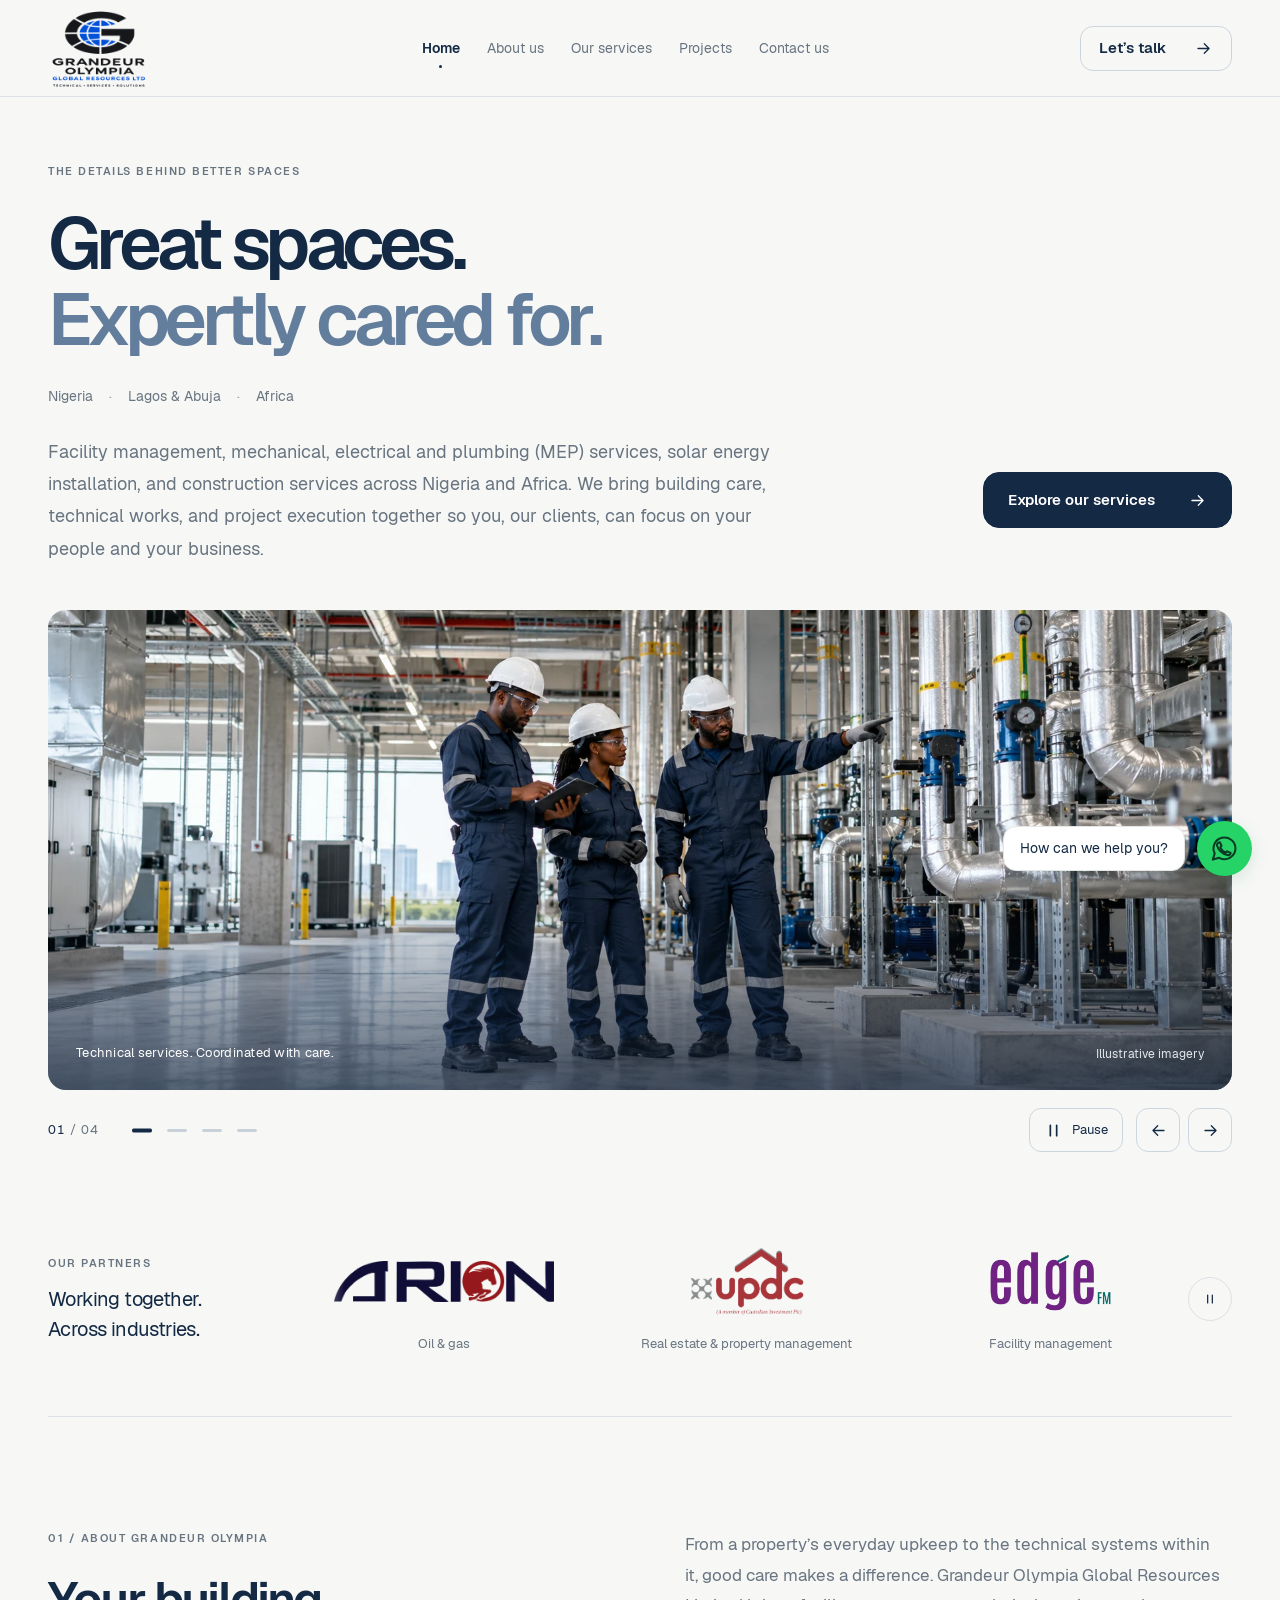
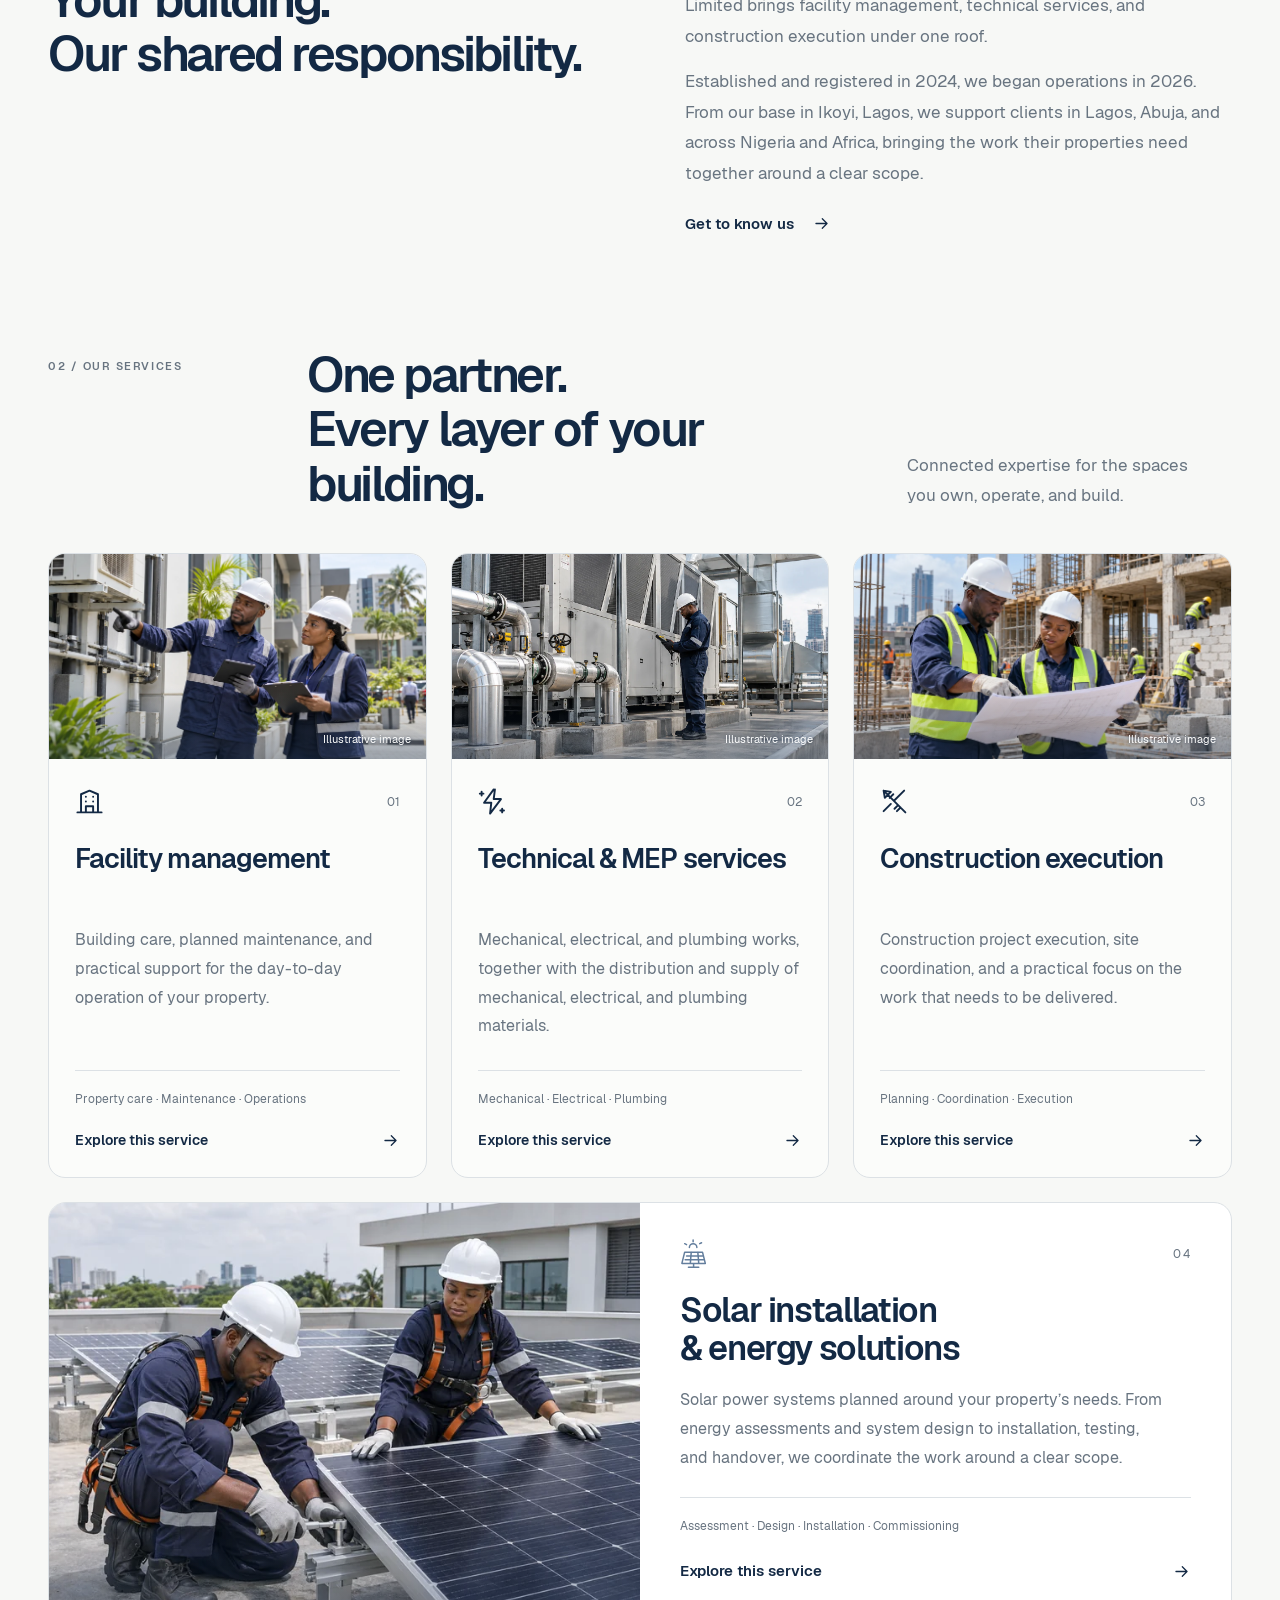
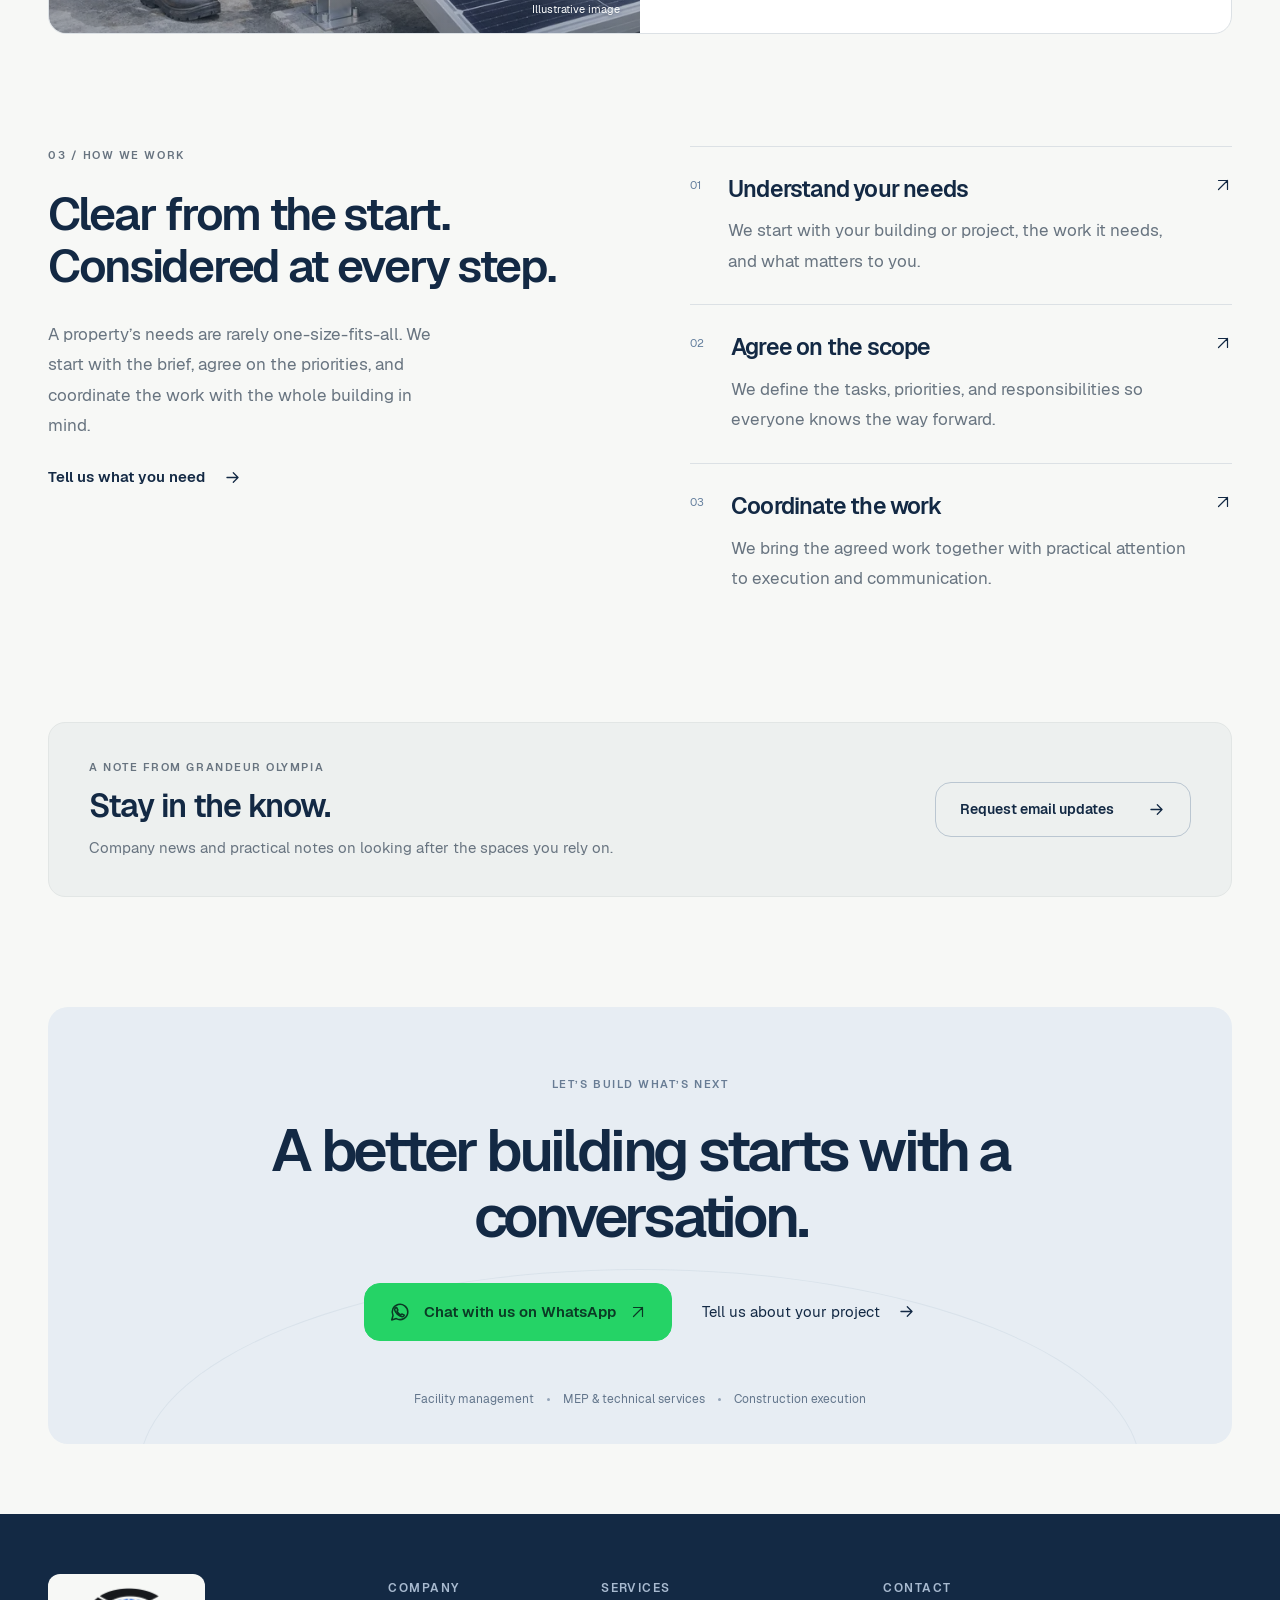
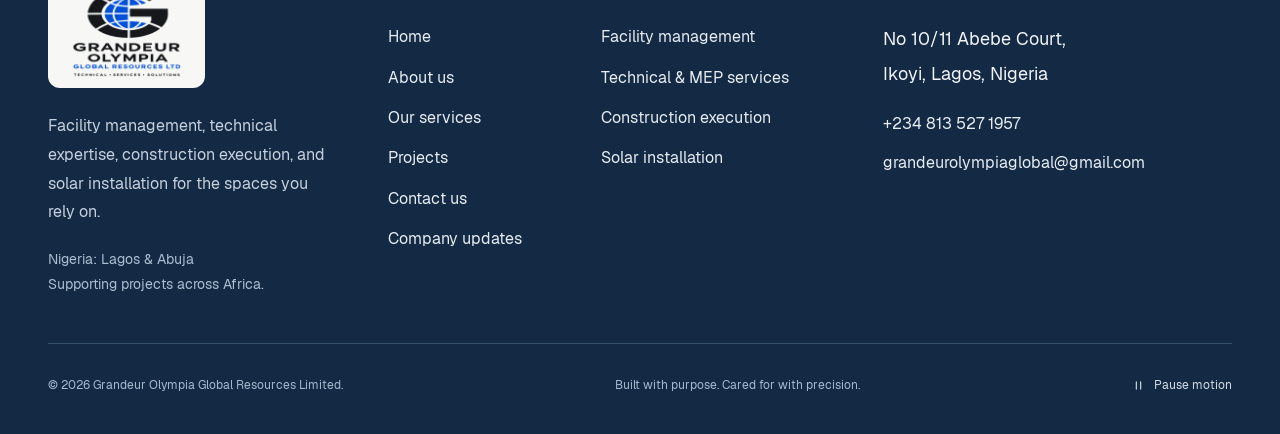
==== commit c2075985: "Publish approved Projects page and expand homepage service summary" ====
--- a/index.html
+++ b/index.html
@@ -1,10 +1,10 @@
 <!doctype html>
-<html lang="en"><head><meta charset="utf-8"><meta name="viewport" content="width=device-width, initial-scale=1"><meta name="theme-color" content="#132944"><meta name="robots" content="index,follow"><title>Grandeur Olympia Global | Facilities, MEP, Construction &amp; Solar</title><meta name="description" content="Grandeur Olympia provides facility management, MEP, construction execution, and solar installation across Nigeria, including Lagos and Abuja, and Africa.">
+<html lang="en"><head><meta charset="utf-8"><meta name="viewport" content="width=device-width, initial-scale=1"><meta name="theme-color" content="#132944"><meta name="robots" content="index,follow"><title>Grandeur Olympia Global | Facilities, MEP, Construction &amp; Solar</title><meta name="description" content="Grandeur Olympia provides facility management, mechanical, electrical and plumbing (MEP) services, solar energy installation, and construction across Nigeria and Africa.">
 <link rel="canonical" href="https://www.grandeurolympiaglobal.com/">
 <meta property="og:type" content="website">
 <meta property="og:site_name" content="Grandeur Olympia">
 <meta property="og:title" content="Grandeur Olympia Global | Facilities, MEP, Construction &amp; Solar">
-<meta property="og:description" content="Grandeur Olympia provides facility management, MEP, construction execution, and solar installation across Nigeria, including Lagos and Abuja, and Africa.">
+<meta property="og:description" content="Grandeur Olympia provides facility management, mechanical, electrical and plumbing (MEP) services, solar energy installation, and construction across Nigeria and Africa.">
 <meta property="og:url" content="https://www.grandeurolympiaglobal.com/">
 <meta property="og:locale" content="en_NG">
 <meta property="og:image" content="https://www.grandeurolympiaglobal.com/assets/grandeur-olympia-logo-refined.png">
@@ -15,7 +15,7 @@
 <meta property="og:image:alt" content="Grandeur Olympia Global Resources Limited logo">
 <meta name="twitter:card" content="summary">
 <meta name="twitter:title" content="Grandeur Olympia Global | Facilities, MEP, Construction &amp; Solar">
-<meta name="twitter:description" content="Grandeur Olympia provides facility management, MEP, construction execution, and solar installation across Nigeria, including Lagos and Abuja, and Africa.">
+<meta name="twitter:description" content="Grandeur Olympia provides facility management, mechanical, electrical and plumbing (MEP) services, solar energy installation, and construction across Nigeria and Africa.">
 <meta name="twitter:image" content="https://www.grandeurolympiaglobal.com/assets/grandeur-olympia-logo-refined.png">
 <meta name="twitter:image:alt" content="Grandeur Olympia Global Resources Limited logo">
 <link rel="icon" href="./assets/favicon-64.png" type="image/png"><link rel="preload" href="./assets/Geist-Regular.ttf" as="font" type="font/ttf" crossorigin><link rel="stylesheet" href="./styles.css?v=20261023-logo"><link rel="stylesheet" href="./quiet.css?v=20261110-solar"><script type="application/ld+json">
@@ -95,7 +95,7 @@
       "@id": "https://www.grandeurolympiaglobal.com/#webpage",
       "url": "https://www.grandeurolympiaglobal.com/",
       "name": "Grandeur Olympia Global | Facilities, MEP, Construction & Solar",
-      "description": "Grandeur Olympia provides facility management, MEP, construction execution, and solar installation across Nigeria, including Lagos and Abuja, and Africa.",
+      "description": "Grandeur Olympia provides facility management, mechanical, electrical and plumbing (MEP) services, solar energy installation, and construction across Nigeria and Africa.",
       "isPartOf": {
         "@id": "https://www.grandeurolympiaglobal.com/#website"
       },
@@ -116,11 +116,11 @@
     }
   ]
 }
-</script><script defer src="./quiet.js?v=20261027-direct-contact"></script></head><body id="top" class="quiet-theme" data-concept="01" data-page="home"><a class="skip" href="#main">Skip to content</a><header class="site-header quiet-header"><div class="wrap nav-row"><a class="brand" href="./index.html" aria-label="Grandeur Olympia home"><img class="brand-logo" src="./assets/grandeur-olympia-logo-refined.webp" width="1374" height="1145" alt="Grandeur Olympia Global Resources Limited" decoding="async"></a><nav class="desktop-nav quiet-main-nav" aria-label="Main navigation"><a href="./index.html" aria-current="page">Home</a><a href="./about.html" >About us</a><a href="./services.html" >Our services</a><a href="./contact.html" >Contact us</a></nav><div class="quiet-nav-actions"><a class="button nav-button" href="./contact.html">Let’s talk <svg viewBox="0 0 24 24" fill="none" aria-hidden="true"><path d="M5 12h14M13 6l6 6-6 6"/></svg></a><button class="quiet-menu-toggle" type="button" aria-controls="quiet-mobile-nav" aria-expanded="false" aria-label="Open navigation" hidden><svg viewBox="0 0 24 24" fill="none" aria-hidden="true"><path d="M4 8h16M4 16h16"/></svg></button></div></div><nav class="quiet-mobile-nav wrap" id="quiet-mobile-nav" aria-label="Mobile navigation" hidden><a href="./index.html" aria-current="page">Home</a><a href="./about.html" >About us</a><a href="./services.html" >Our services</a><a href="./contact.html" >Contact us</a></nav></header><main id="main"><section class="hero-one wrap"><div class="hero-one-copy"><span class="eyebrow quiet-reveal">THE DETAILS BEHIND BETTER SPACES</span><h1 class="quiet-reveal">Great spaces.<br><span>Expertly cared for.</span></h1><div class="quiet-hero-coverage quiet-reveal"><span>Nigeria</span><span>Lagos & Abuja</span><span>Africa</span></div><div class="hero-one-bottom quiet-reveal"><p>Facility management, MEP, and construction services across Nigeria and Africa. We bring building care, technical works, and project execution together so you, our clients, can focus on your people and your business.</p><a class="button" href="./services.html">Explore our services <svg viewBox="0 0 24 24" fill="none" aria-hidden="true"><path d="M5 12h14M13 6l6 6-6 6"/></svg></a></div></div><section class="quiet-visual-story quiet-reveal" role="region" aria-roledescription="carousel" aria-label="Technical services and MEP work" data-hero-gallery><div class="quiet-visual-slides"><figure class="architectural-frame quiet-gallery-slide" data-gallery-slide role="group" aria-roledescription="slide" aria-label="1 of 4: Technical services. Coordinated with care." ><img src="./assets/technical-services-hero.webp" width="2172" height="724" alt="Illustrative technical team coordinating a commercial building services inspection" fetchpriority="high" decoding="async"><figcaption><span>Technical services. Coordinated with care.</span><span>Illustrative imagery</span></figcaption></figure><figure class="architectural-frame quiet-gallery-slide" data-gallery-slide role="group" aria-roledescription="slide" aria-label="2 of 4: Mechanical services. The detail behind your building." hidden><img data-src="./assets/mep-mechanical.webp" width="2172" height="724" alt="Illustrative technician inspecting a commercial HVAC chiller" decoding="async"><figcaption><span>Mechanical services. The detail behind your building.</span><span>Illustrative imagery</span></figcaption></figure><figure class="architectural-frame quiet-gallery-slide" data-gallery-slide role="group" aria-roledescription="slide" aria-label="3 of 4: Electrical services. The detail behind your building." hidden><img data-src="./assets/mep-electrical.webp" width="2172" height="724" alt="Illustrative engineer inspecting closed electrical distribution cabinets" decoding="async"><figcaption><span>Electrical services. The detail behind your building.</span><span>Illustrative imagery</span></figcaption></figure><figure class="architectural-frame quiet-gallery-slide" data-gallery-slide role="group" aria-roledescription="slide" aria-label="4 of 4: Plumbing services. The detail behind your building." hidden><img data-src="./assets/mep-plumbing.webp" width="2172" height="724" alt="Illustrative plumbing technician inspecting a water booster pump system" decoding="async"><figcaption><span>Plumbing services. The detail behind your building.</span><span>Illustrative imagery</span></figcaption></figure></div><div class="quiet-gallery-controls" data-gallery-controls hidden><div class="quiet-gallery-pagination"><span class="quiet-gallery-count" aria-hidden="true"><span data-gallery-current>01</span> / 04</span><div class="quiet-gallery-dots" aria-label="Choose a service image"><button type="button" data-gallery-dot="0" aria-label="Show image 1: Technical services. Coordinated with care." aria-pressed="true"><span></span></button><button type="button" data-gallery-dot="1" aria-label="Show image 2: Mechanical services. The detail behind your building." aria-pressed="false"><span></span></button><button type="button" data-gallery-dot="2" aria-label="Show image 3: Electrical services. The detail behind your building." aria-pressed="false"><span></span></button><button type="button" data-gallery-dot="3" aria-label="Show image 4: Plumbing services. The detail behind your building." aria-pressed="false"><span></span></button></div></div><div class="quiet-gallery-actions"><button type="button" data-gallery-pause aria-pressed="false" aria-label="Pause slideshow"><svg viewBox="0 0 18 18" fill="none" aria-hidden="true"><path d="M6 4v10M12 4v10"/></svg><span>Pause</span></button><button type="button" data-gallery-prev aria-label="Previous service image"><svg viewBox="0 0 24 24" fill="none" aria-hidden="true"><path d="M19 12H5m6-6-6 6 6 6"/></svg></button><button type="button" data-gallery-next aria-label="Next service image"><svg viewBox="0 0 24 24" fill="none" aria-hidden="true"><path d="M5 12h14M13 6l6 6-6 6"/></svg></button></div></div><p class="quiet-sr-only" aria-live="polite" aria-atomic="true" data-gallery-status></p></section></section><section class="quiet-companies wrap quiet-reveal" aria-labelledby="company-heading"><div class="quiet-company-intro"><span class="eyebrow">OUR PARTNERS</span><h2 id="company-heading">Working together.<br>Across industries.</h2></div><div class="quiet-company-window"><div class="quiet-company-track"><ul class="quiet-company-group" ><li><a class="quiet-partner" href="https://www.arionenergyservices.com/" target="_blank" rel="noopener" ><span class="quiet-partner-art"><img src="./assets/partners/arion-energy.png" alt="Arion Energy Services" width="220" height="74" loading="eager" decoding="async"></span><span class="quiet-partner-industry">Oil & gas</span></a></li><li><a class="quiet-partner" href="https://updcplc.com/" target="_blank" rel="noopener" ><span class="quiet-partner-art"><img src="./assets/partners/updc-plc.png" alt="UPDC Plc" width="220" height="74" loading="eager" decoding="async"></span><span class="quiet-partner-industry">Real estate & property management</span></a></li><li><a class="quiet-partner" href="https://edgefm.org/" target="_blank" rel="noopener" ><span class="quiet-partner-art"><img src="./assets/partners/edge-fm.png" alt="Edge Facility Managers" width="220" height="74" loading="eager" decoding="async"></span><span class="quiet-partner-industry">Facility management</span></a></li></ul><ul class="quiet-company-group" aria-hidden="true"><li><a class="quiet-partner" href="https://www.arionenergyservices.com/" target="_blank" rel="noopener" tabindex="-1"><span class="quiet-partner-art"><img src="./assets/partners/arion-energy.png" alt="Arion Energy Services" width="220" height="74" loading="eager" decoding="async"></span><span class="quiet-partner-industry">Oil & gas</span></a></li><li><a class="quiet-partner" href="https://updcplc.com/" target="_blank" rel="noopener" tabindex="-1"><span class="quiet-partner-art"><img src="./assets/partners/updc-plc.png" alt="UPDC Plc" width="220" height="74" loading="eager" decoding="async"></span><span class="quiet-partner-industry">Real estate & property management</span></a></li><li><a class="quiet-partner" href="https://edgefm.org/" target="_blank" rel="noopener" tabindex="-1"><span class="quiet-partner-art"><img src="./assets/partners/edge-fm.png" alt="Edge Facility Managers" width="220" height="74" loading="eager" decoding="async"></span><span class="quiet-partner-industry">Facility management</span></a></li></ul></div></div><button class="quiet-company-pause" type="button" data-marquee-pause aria-label="Pause partner logos" aria-pressed="false"><svg viewBox="0 0 18 18" fill="none" aria-hidden="true"><path d="M6 4v10M12 4v10"/></svg></button></section><section class="quiet-about-teaser section wrap" aria-labelledby="about-heading"><div class="quiet-reveal"><span class="eyebrow">01 / ABOUT GRANDEUR OLYMPIA</span><h2 id="about-heading">Your building.<br>Our shared responsibility.</h2></div><div class="quiet-reveal"><p>From a property’s everyday upkeep to the technical systems within it, good care makes a difference. Grandeur Olympia Global Resources Limited brings facility management, technical services, and construction execution under one roof.</p><p>Established and registered in 2024, we began operations in 2026. From our base in Ikoyi, Lagos, we support clients in Lagos, Abuja, and across Nigeria and Africa, bringing the work their properties need together around a clear scope.</p><a class="text-link" href="./about.html">Get to know us <svg viewBox="0 0 24 24" fill="none" aria-hidden="true"><path d="M5 12h14M13 6l6 6-6 6"/></svg></a></div></section><section class="section wrap" aria-labelledby="services-heading"><div class="section-heading quiet-reveal"><span class="eyebrow">02 / OUR SERVICES</span><h2 id="services-heading">One partner.<br>Every layer of your building.</h2><p>Connected expertise for the spaces you own, operate, and build.</p></div><div class="service-grid quiet-service-grid"><article class="service-card quiet-reveal"><figure class="quiet-card-photo"><img src="./assets/facility-management-care.webp" alt="Illustrative facility team inspecting building services at a commercial property" width="1536" height="1024" loading="lazy" decoding="async"><figcaption>Illustrative image</figcaption></figure><div class="service-card-top"><svg viewBox="0 0 24 24" fill="none" aria-hidden="true"><path d="M5 21V6l7-3 7 3v15M2 21h20M9 21v-5h6v5M9 8h.01M15 8h.01M9 12h.01M15 12h.01"/></svg><span>01</span></div><h3>Facility management</h3><p>Building care, planned maintenance, and practical support for the day-to-day operation of your property.</p><div class="service-tags">Property care · Maintenance · Operations</div><a class="text-link quiet-service-link" href="./services.html#facility-management">Explore this service <svg viewBox="0 0 24 24" fill="none" aria-hidden="true"><path d="M5 12h14M13 6l6 6-6 6"/></svg></a></article><article class="service-card quiet-reveal"><figure class="quiet-card-photo"><img src="./assets/mep-mechanical.webp" alt="Illustrative mechanical technician inspecting a commercial HVAC system" width="2172" height="724" loading="lazy" decoding="async"><figcaption>Illustrative image</figcaption></figure><div class="service-card-top"><svg viewBox="0 0 24 24" fill="none" aria-hidden="true"><path d="M13 2 5 13h6l-1 9 9-12h-6l1-8M3 4v3M1.5 5.5h3M20 18v3M18.5 19.5h3"/></svg><span>02</span></div><h3>Technical & MEP services</h3><p>Mechanical, electrical, and plumbing works, together with the distribution and supply of mechanical, electrical, and plumbing materials.</p><div class="service-tags">Mechanical · Electrical · Plumbing</div><a class="text-link quiet-service-link" href="./services.html#mep">Explore this service <svg viewBox="0 0 24 24" fill="none" aria-hidden="true"><path d="M5 12h14M13 6l6 6-6 6"/></svg></a></article><article class="service-card quiet-reveal"><figure class="quiet-card-photo"><img src="./assets/construction-execution-team.webp" alt="Illustrative site professionals reviewing construction drawings at a building site" width="1536" height="1024" loading="lazy" decoding="async"><figcaption>Illustrative image</figcaption></figure><div class="service-card-top"><svg viewBox="0 0 24 24" fill="none" aria-hidden="true"><path d="m3 20 6-6M12 11l8-8M3 3l18 18M3 3l1 6 5-5-6-1M15 15l-3 3M17 17l-3 3M8 9l3-3"/></svg><span>03</span></div><h3>Construction execution</h3><p>Construction project execution, site coordination, and a practical focus on the work that needs to be delivered.</p><div class="service-tags">Planning · Coordination · Execution</div><a class="text-link quiet-service-link" href="./services.html#construction">Explore this service <svg viewBox="0 0 24 24" fill="none" aria-hidden="true"><path d="M5 12h14M13 6l6 6-6 6"/></svg></a></article></div><article class="solar-feature quiet-reveal" id="solar-feature" aria-labelledby="solar-feature-title">
+</script><script defer src="./quiet.js?v=20261027-direct-contact"></script></head><body id="top" class="quiet-theme" data-concept="01" data-page="home"><a class="skip" href="#main">Skip to content</a><header class="site-header quiet-header"><div class="wrap nav-row"><a class="brand" href="./index.html" aria-label="Grandeur Olympia home"><img class="brand-logo" src="./assets/grandeur-olympia-logo-refined.webp" width="1374" height="1145" alt="Grandeur Olympia Global Resources Limited" decoding="async"></a><nav class="desktop-nav quiet-main-nav" aria-label="Main navigation"><a href="./index.html" aria-current="page">Home</a><a href="./about.html" >About us</a><a href="./services.html" >Our services</a><a href="./projects.html">Projects</a><a href="./contact.html" >Contact us</a></nav><div class="quiet-nav-actions"><a class="button nav-button" href="./contact.html">Let’s talk <svg viewBox="0 0 24 24" fill="none" aria-hidden="true"><path d="M5 12h14M13 6l6 6-6 6"/></svg></a><button class="quiet-menu-toggle" type="button" aria-controls="quiet-mobile-nav" aria-expanded="false" aria-label="Open navigation" hidden><svg viewBox="0 0 24 24" fill="none" aria-hidden="true"><path d="M4 8h16M4 16h16"/></svg></button></div></div><nav class="quiet-mobile-nav wrap" id="quiet-mobile-nav" aria-label="Mobile navigation" hidden><a href="./index.html" aria-current="page">Home</a><a href="./about.html" >About us</a><a href="./services.html" >Our services</a><a href="./projects.html">Projects</a><a href="./contact.html" >Contact us</a></nav></header><main id="main"><section class="hero-one wrap"><div class="hero-one-copy"><span class="eyebrow quiet-reveal">THE DETAILS BEHIND BETTER SPACES</span><h1 class="quiet-reveal">Great spaces.<br><span>Expertly cared for.</span></h1><div class="quiet-hero-coverage quiet-reveal"><span>Nigeria</span><span>Lagos & Abuja</span><span>Africa</span></div><div class="hero-one-bottom quiet-reveal"><p>Facility management, mechanical, electrical and plumbing (MEP) services, solar energy installation, and construction services across Nigeria and Africa. We bring building care, technical works, and project execution together so you, our clients, can focus on your people and your business.</p><a class="button" href="./services.html">Explore our services <svg viewBox="0 0 24 24" fill="none" aria-hidden="true"><path d="M5 12h14M13 6l6 6-6 6"/></svg></a></div></div><section class="quiet-visual-story quiet-reveal" role="region" aria-roledescription="carousel" aria-label="Technical services and MEP work" data-hero-gallery><div class="quiet-visual-slides"><figure class="architectural-frame quiet-gallery-slide" data-gallery-slide role="group" aria-roledescription="slide" aria-label="1 of 4: Technical services. Coordinated with care." ><img src="./assets/technical-services-hero.webp" width="2172" height="724" alt="Illustrative technical team coordinating a commercial building services inspection" fetchpriority="high" decoding="async"><figcaption><span>Technical services. Coordinated with care.</span><span>Illustrative imagery</span></figcaption></figure><figure class="architectural-frame quiet-gallery-slide" data-gallery-slide role="group" aria-roledescription="slide" aria-label="2 of 4: Mechanical services. The detail behind your building." hidden><img data-src="./assets/mep-mechanical.webp" width="2172" height="724" alt="Illustrative technician inspecting a commercial HVAC chiller" decoding="async"><figcaption><span>Mechanical services. The detail behind your building.</span><span>Illustrative imagery</span></figcaption></figure><figure class="architectural-frame quiet-gallery-slide" data-gallery-slide role="group" aria-roledescription="slide" aria-label="3 of 4: Electrical services. The detail behind your building." hidden><img data-src="./assets/mep-electrical.webp" width="2172" height="724" alt="Illustrative engineer inspecting closed electrical distribution cabinets" decoding="async"><figcaption><span>Electrical services. The detail behind your building.</span><span>Illustrative imagery</span></figcaption></figure><figure class="architectural-frame quiet-gallery-slide" data-gallery-slide role="group" aria-roledescription="slide" aria-label="4 of 4: Plumbing services. The detail behind your building." hidden><img data-src="./assets/mep-plumbing.webp" width="2172" height="724" alt="Illustrative plumbing technician inspecting a water booster pump system" decoding="async"><figcaption><span>Plumbing services. The detail behind your building.</span><span>Illustrative imagery</span></figcaption></figure></div><div class="quiet-gallery-controls" data-gallery-controls hidden><div class="quiet-gallery-pagination"><span class="quiet-gallery-count" aria-hidden="true"><span data-gallery-current>01</span> / 04</span><div class="quiet-gallery-dots" aria-label="Choose a service image"><button type="button" data-gallery-dot="0" aria-label="Show image 1: Technical services. Coordinated with care." aria-pressed="true"><span></span></button><button type="button" data-gallery-dot="1" aria-label="Show image 2: Mechanical services. The detail behind your building." aria-pressed="false"><span></span></button><button type="button" data-gallery-dot="2" aria-label="Show image 3: Electrical services. The detail behind your building." aria-pressed="false"><span></span></button><button type="button" data-gallery-dot="3" aria-label="Show image 4: Plumbing services. The detail behind your building." aria-pressed="false"><span></span></button></div></div><div class="quiet-gallery-actions"><button type="button" data-gallery-pause aria-pressed="false" aria-label="Pause slideshow"><svg viewBox="0 0 18 18" fill="none" aria-hidden="true"><path d="M6 4v10M12 4v10"/></svg><span>Pause</span></button><button type="button" data-gallery-prev aria-label="Previous service image"><svg viewBox="0 0 24 24" fill="none" aria-hidden="true"><path d="M19 12H5m6-6-6 6 6 6"/></svg></button><button type="button" data-gallery-next aria-label="Next service image"><svg viewBox="0 0 24 24" fill="none" aria-hidden="true"><path d="M5 12h14M13 6l6 6-6 6"/></svg></button></div></div><p class="quiet-sr-only" aria-live="polite" aria-atomic="true" data-gallery-status></p></section></section><section class="quiet-companies wrap quiet-reveal" aria-labelledby="company-heading"><div class="quiet-company-intro"><span class="eyebrow">OUR PARTNERS</span><h2 id="company-heading">Working together.<br>Across industries.</h2></div><div class="quiet-company-window"><div class="quiet-company-track"><ul class="quiet-company-group" ><li><a class="quiet-partner" href="https://www.arionenergyservices.com/" target="_blank" rel="noopener" ><span class="quiet-partner-art"><img src="./assets/partners/arion-energy.png" alt="Arion Energy Services" width="220" height="74" loading="eager" decoding="async"></span><span class="quiet-partner-industry">Oil & gas</span></a></li><li><a class="quiet-partner" href="https://updcplc.com/" target="_blank" rel="noopener" ><span class="quiet-partner-art"><img src="./assets/partners/updc-plc.png" alt="UPDC Plc" width="220" height="74" loading="eager" decoding="async"></span><span class="quiet-partner-industry">Real estate & property management</span></a></li><li><a class="quiet-partner" href="https://edgefm.org/" target="_blank" rel="noopener" ><span class="quiet-partner-art"><img src="./assets/partners/edge-fm.png" alt="Edge Facility Managers" width="220" height="74" loading="eager" decoding="async"></span><span class="quiet-partner-industry">Facility management</span></a></li></ul><ul class="quiet-company-group" aria-hidden="true"><li><a class="quiet-partner" href="https://www.arionenergyservices.com/" target="_blank" rel="noopener" tabindex="-1"><span class="quiet-partner-art"><img src="./assets/partners/arion-energy.png" alt="Arion Energy Services" width="220" height="74" loading="eager" decoding="async"></span><span class="quiet-partner-industry">Oil & gas</span></a></li><li><a class="quiet-partner" href="https://updcplc.com/" target="_blank" rel="noopener" tabindex="-1"><span class="quiet-partner-art"><img src="./assets/partners/updc-plc.png" alt="UPDC Plc" width="220" height="74" loading="eager" decoding="async"></span><span class="quiet-partner-industry">Real estate & property management</span></a></li><li><a class="quiet-partner" href="https://edgefm.org/" target="_blank" rel="noopener" tabindex="-1"><span class="quiet-partner-art"><img src="./assets/partners/edge-fm.png" alt="Edge Facility Managers" width="220" height="74" loading="eager" decoding="async"></span><span class="quiet-partner-industry">Facility management</span></a></li></ul></div></div><button class="quiet-company-pause" type="button" data-marquee-pause aria-label="Pause partner logos" aria-pressed="false"><svg viewBox="0 0 18 18" fill="none" aria-hidden="true"><path d="M6 4v10M12 4v10"/></svg></button></section><section class="quiet-about-teaser section wrap" aria-labelledby="about-heading"><div class="quiet-reveal"><span class="eyebrow">01 / ABOUT GRANDEUR OLYMPIA</span><h2 id="about-heading">Your building.<br>Our shared responsibility.</h2></div><div class="quiet-reveal"><p>From a property’s everyday upkeep to the technical systems within it, good care makes a difference. Grandeur Olympia Global Resources Limited brings facility management, technical services, and construction execution under one roof.</p><p>Established and registered in 2024, we began operations in 2026. From our base in Ikoyi, Lagos, we support clients in Lagos, Abuja, and across Nigeria and Africa, bringing the work their properties need together around a clear scope.</p><a class="text-link" href="./about.html">Get to know us <svg viewBox="0 0 24 24" fill="none" aria-hidden="true"><path d="M5 12h14M13 6l6 6-6 6"/></svg></a></div></section><section class="section wrap" aria-labelledby="services-heading"><div class="section-heading quiet-reveal"><span class="eyebrow">02 / OUR SERVICES</span><h2 id="services-heading">One partner.<br>Every layer of your building.</h2><p>Connected expertise for the spaces you own, operate, and build.</p></div><div class="service-grid quiet-service-grid"><article class="service-card quiet-reveal"><figure class="quiet-card-photo"><img src="./assets/facility-management-care.webp" alt="Illustrative facility team inspecting building services at a commercial property" width="1536" height="1024" loading="lazy" decoding="async"><figcaption>Illustrative image</figcaption></figure><div class="service-card-top"><svg viewBox="0 0 24 24" fill="none" aria-hidden="true"><path d="M5 21V6l7-3 7 3v15M2 21h20M9 21v-5h6v5M9 8h.01M15 8h.01M9 12h.01M15 12h.01"/></svg><span>01</span></div><h3>Facility management</h3><p>Building care, planned maintenance, and practical support for the day-to-day operation of your property.</p><div class="service-tags">Property care · Maintenance · Operations</div><a class="text-link quiet-service-link" href="./services.html#facility-management">Explore this service <svg viewBox="0 0 24 24" fill="none" aria-hidden="true"><path d="M5 12h14M13 6l6 6-6 6"/></svg></a></article><article class="service-card quiet-reveal"><figure class="quiet-card-photo"><img src="./assets/mep-mechanical.webp" alt="Illustrative mechanical technician inspecting a commercial HVAC system" width="2172" height="724" loading="lazy" decoding="async"><figcaption>Illustrative image</figcaption></figure><div class="service-card-top"><svg viewBox="0 0 24 24" fill="none" aria-hidden="true"><path d="M13 2 5 13h6l-1 9 9-12h-6l1-8M3 4v3M1.5 5.5h3M20 18v3M18.5 19.5h3"/></svg><span>02</span></div><h3>Technical & MEP services</h3><p>Mechanical, electrical, and plumbing works, together with the distribution and supply of mechanical, electrical, and plumbing materials.</p><div class="service-tags">Mechanical · Electrical · Plumbing</div><a class="text-link quiet-service-link" href="./services.html#mep">Explore this service <svg viewBox="0 0 24 24" fill="none" aria-hidden="true"><path d="M5 12h14M13 6l6 6-6 6"/></svg></a></article><article class="service-card quiet-reveal"><figure class="quiet-card-photo"><img src="./assets/construction-execution-team.webp" alt="Illustrative site professionals reviewing construction drawings at a building site" width="1536" height="1024" loading="lazy" decoding="async"><figcaption>Illustrative image</figcaption></figure><div class="service-card-top"><svg viewBox="0 0 24 24" fill="none" aria-hidden="true"><path d="m3 20 6-6M12 11l8-8M3 3l18 18M3 3l1 6 5-5-6-1M15 15l-3 3M17 17l-3 3M8 9l3-3"/></svg><span>03</span></div><h3>Construction execution</h3><p>Construction project execution, site coordination, and a practical focus on the work that needs to be delivered.</p><div class="service-tags">Planning · Coordination · Execution</div><a class="text-link quiet-service-link" href="./services.html#construction">Explore this service <svg viewBox="0 0 24 24" fill="none" aria-hidden="true"><path d="M5 12h14M13 6l6 6-6 6"/></svg></a></article></div><article class="solar-feature quiet-reveal" id="solar-feature" aria-labelledby="solar-feature-title">
  <figure class="solar-feature-photo"><img src="./assets/solar-installation-engineers.webp" srcset="./assets/solar-installation-engineers-768.webp 768w, ./assets/solar-installation-engineers.webp 1536w" sizes="(max-width: 760px) calc(100vw - 40px), (max-width: 1376px) calc((100vw - 96px) / 2), 640px" width="1536" height="1024" alt="Illustrative engineers in navy workwear and white helmets installing rooftop solar panels" loading="lazy" decoding="async"><figcaption>Illustrative image</figcaption></figure>
  <div class="solar-feature-copy"><div class="solar-feature-top"><svg viewBox="0 0 32 32" fill="none" aria-hidden="true"><path d="m5 14-3 12h25l-3-12H5ZM7 18h18M5.5 22h20M12 14l-1 12M19 14l1 12M14.5 26v4M9 30h11M18 9a4 4 0 1 0-8 0M14 1v2M5 5l2 1M21 5l2-1"/></svg><span>04</span></div>
  <h3 id="solar-feature-title">Solar installation<br>&amp; energy solutions</h3>
  <p>Solar power systems planned around your property’s needs. From energy assessments and system design to installation, testing, and handover, we coordinate the work around a clear scope.</p>
  <div class="service-tags">Assessment · Design · Installation · Commissioning</div>
  <a class="text-link solar-service-link" href="./services.html#solar-installation">Explore this service <svg viewBox="0 0 24 24" fill="none" aria-hidden="true"><path d="M5 12h14M13 6l6 6-6 6"/></svg></a></div>
-</article></section><section class="approach-one section wrap" aria-labelledby="approach-heading"><div class="approach-intro quiet-reveal"><span class="eyebrow">03 / HOW WE WORK</span><h2 id="approach-heading">Clear from the start.<br>Considered at every step.</h2><p>A property’s needs are rarely one-size-fits-all. We start with the brief, agree on the priorities, and coordinate the work with the whole building in mind.</p><a class="text-link" href="./contact.html">Tell us what you need <svg viewBox="0 0 24 24" fill="none" aria-hidden="true"><path d="M5 12h14M13 6l6 6-6 6"/></svg></a></div><div class="process-list"><article class="process-step quiet-reveal"><span>01</span><div><h3>Understand your needs</h3><p>We start with your building or project, the work it needs, and what matters to you.</p></div><svg viewBox="0 0 24 24" fill="none" aria-hidden="true"><path d="M6 18 18 6M6 6h12v12"/></svg></article><article class="process-step quiet-reveal"><span>02</span><div><h3>Agree on the scope</h3><p>We define the tasks, priorities, and responsibilities so everyone knows the way forward.</p></div><svg viewBox="0 0 24 24" fill="none" aria-hidden="true"><path d="M6 18 18 6M6 6h12v12"/></svg></article><article class="process-step quiet-reveal"><span>03</span><div><h3>Coordinate the work</h3><p>We bring the agreed work together with practical attention to execution and communication.</p></div><svg viewBox="0 0 24 24" fill="none" aria-hidden="true"><path d="M6 18 18 6M6 6h12v12"/></svg></article></div></section><section class="quiet-newsletter-band wrap quiet-reveal" aria-labelledby="updates-heading"><div><span class="eyebrow">A NOTE FROM GRANDEUR OLYMPIA</span><h2 id="updates-heading">Stay in the know.</h2><p>Company news and practical notes on looking after the spaces you rely on.</p></div><a class="button quiet-button-outline" href="mailto:grandeurolympiaglobal@gmail.com?subject=Email%20updates" data-newsletter-open>Request email updates <svg viewBox="0 0 24 24" fill="none" aria-hidden="true"><path d="M5 12h14M13 6l6 6-6 6"/></svg></a></section><section class="contact-section wrap quiet-reveal"><div class="contact-panel"><span class="eyebrow">LET’S BUILD WHAT’S NEXT</span><h2>A better building starts with a conversation.</h2><div class="contact-actions"><a class="button quiet-whatsapp-button" href="https://wa.me/2348135271957?text=Hello%20Grandeur%20Olympia%2C%20I%E2%80%99d%20like%20to%20discuss%20a%20building%20or%20project." target="_blank" rel="noopener"><svg viewBox="0 0 24 24" fill="none" aria-hidden="true"><path d="M20.5 11.7a8.5 8.5 0 0 1-12.6 7.5L3 20.6l1.4-4.8a8.5 8.5 0 1 1 16.1-4.1Z"/><path d="m8.4 7.2 1.3 2.7-1 1.2a8.5 8.5 0 0 0 4.2 4.1l1.1-1 2.8 1.2c-.4 1.3-1.4 1.9-2.5 1.7-3.9-.7-7.4-4.2-8.1-7.5-.2-1.1.6-2.2 2.2-2.4Z"/></svg>Chat with us on WhatsApp <svg viewBox="0 0 24 24" fill="none" aria-hidden="true"><path d="M6 18 18 6M6 6h12v12"/></svg></a><a class="contact-email" href="./contact.html">Tell us about your project <svg viewBox="0 0 24 24" fill="none" aria-hidden="true"><path d="M5 12h14M13 6l6 6-6 6"/></svg></a></div><div class="contact-fine"><span>Facility management</span><i></i><span>MEP & technical services</span><i></i><span>Construction execution</span></div></div></section></main><footer class="quiet-footer"><div class="wrap"><div class="quiet-footer-grid"><div class="quiet-footer-brand"><a class="brand" href="./index.html" aria-label="Grandeur Olympia home"><img class="brand-logo" src="./assets/grandeur-olympia-logo-refined.webp" width="1374" height="1145" alt="Grandeur Olympia Global Resources Limited" decoding="async" loading="lazy"></a><p>Facility management, technical expertise, construction execution, and solar installation for the spaces you rely on.</p><span class="quiet-footer-area">Nigeria: Lagos & Abuja<br>Supporting projects across Africa.</span></div><nav class="quiet-footer-column" aria-label="Footer navigation"><h2>Company</h2><a href="./index.html" >Home</a><a href="./about.html" >About us</a><a href="./services.html" >Our services</a><a href="./contact.html" >Contact us</a><a href="mailto:grandeurolympiaglobal@gmail.com?subject=Email%20updates" data-newsletter-open>Company updates</a></nav><nav class="quiet-footer-column" aria-label="Footer services"><h2>Services</h2><a href="./services.html#facility-management">Facility management</a><a href="./services.html#mep">Technical & MEP services</a><a href="./services.html#construction">Construction execution</a><a href="./services.html#solar-installation">Solar installation</a></nav><div class="quiet-footer-column quiet-footer-contact"><h2>Contact</h2><address class="quiet-office-address"><span>No 10/11 Abebe Court,</span><span>Ikoyi, Lagos, Nigeria</span></address><a href="tel:+2348135271957">+234 813 527 1957</a><a href="mailto:grandeurolympiaglobal@gmail.com">grandeurolympiaglobal@gmail.com</a></div></div><div class="quiet-footer-bottom"><span>© 2026 Grandeur Olympia Global Resources Limited.</span><span>Built with purpose. Cared for with precision.</span><button type="button" class="quiet-motion-toggle" data-motion-toggle aria-pressed="false"><svg viewBox="0 0 18 18" fill="none" aria-hidden="true"><path d="M6 4v10M12 4v10"/></svg><span>Pause motion</span></button></div></div></footer><aside class="quiet-help" aria-label="WhatsApp help"><section class="quiet-help-panel" id="quiet-help-panel" aria-labelledby="help-title" hidden><div class="quiet-help-head"><span><svg viewBox="0 0 24 24" fill="none" aria-hidden="true"><path d="M20.5 11.7a8.5 8.5 0 0 1-12.6 7.5L3 20.6l1.4-4.8a8.5 8.5 0 1 1 16.1-4.1Z"/><path d="m8.4 7.2 1.3 2.7-1 1.2a8.5 8.5 0 0 0 4.2 4.1l1.1-1 2.8 1.2c-.4 1.3-1.4 1.9-2.5 1.7-3.9-.7-7.4-4.2-8.1-7.5-.2-1.1.6-2.2 2.2-2.4Z"/></svg> GRANDEUR OLYMPIA</span><button type="button" aria-label="Close WhatsApp help" data-help-close><svg viewBox="0 0 24 24" fill="none" aria-hidden="true"><path d="m6 6 12 12M6 18 18 6"/></svg></button></div><div class="quiet-help-body"><span class="eyebrow">LET’S START WITH YOUR NEEDS</span><h2 id="help-title">How can we help you?</h2><p>Choose a topic to start a conversation with us on WhatsApp.</p><div class="quiet-help-options"><a href="https://wa.me/2348135271957?text=Hello%20Grandeur%20Olympia%2C%20I%E2%80%99d%20like%20help%20with%20facility%20management." target="_blank" rel="noopener">Facility management<svg viewBox="0 0 24 24" fill="none" aria-hidden="true"><path d="M5 12h14M13 6l6 6-6 6"/></svg></a><a href="https://wa.me/2348135271957?text=Hello%20Grandeur%20Olympia%2C%20I%E2%80%99d%20like%20help%20with%20technical%20%26%20mep%20services." target="_blank" rel="noopener">Technical & MEP services<svg viewBox="0 0 24 24" fill="none" aria-hidden="true"><path d="M5 12h14M13 6l6 6-6 6"/></svg></a><a href="https://wa.me/2348135271957?text=Hello%20Grandeur%20Olympia%2C%20I%E2%80%99d%20like%20help%20with%20construction%20execution." target="_blank" rel="noopener">Construction execution<svg viewBox="0 0 24 24" fill="none" aria-hidden="true"><path d="M5 12h14M13 6l6 6-6 6"/></svg></a><a href="https://wa.me/2348135271957?text=Hello%20Grandeur%20Olympia%2C%20I%E2%80%99d%20like%20to%20discuss%20solar%20installation%20for%20my%20property." target="_blank" rel="noopener">Discuss solar installation <svg viewBox="0 0 24 24" fill="none" aria-hidden="true"><path d="M5 12h14M13 6l6 6-6 6"/></svg></a></div><a class="button quiet-whatsapp-button" href="https://wa.me/2348135271957?text=Hello%20Grandeur%20Olympia%2C%20I%20have%20a%20question%20about%20your%20services." target="_blank" rel="noopener">Start a WhatsApp chat <svg viewBox="0 0 24 24" fill="none" aria-hidden="true"><path d="M6 18 18 6M6 6h12v12"/></svg></a></div></section><button class="quiet-help-launcher" type="button" aria-controls="quiet-help-panel" aria-expanded="false" aria-label="How can we help you? Open WhatsApp contact options" data-help-toggle><span class="quiet-help-label">How can we help you?</span><span class="quiet-help-bubble"><svg viewBox="0 0 24 24" fill="none" aria-hidden="true"><path d="M20.5 11.7a8.5 8.5 0 0 1-12.6 7.5L3 20.6l1.4-4.8a8.5 8.5 0 1 1 16.1-4.1Z"/><path d="m8.4 7.2 1.3 2.7-1 1.2a8.5 8.5 0 0 0 4.2 4.1l1.1-1 2.8 1.2c-.4 1.3-1.4 1.9-2.5 1.7-3.9-.7-7.4-4.2-8.1-7.5-.2-1.1.6-2.2 2.2-2.4Z"/></svg></span></button></aside><dialog class="quiet-newsletter-dialog" id="newsletter-dialog" aria-labelledby="newsletter-title" aria-describedby="newsletter-description"><button type="button" class="quiet-dialog-close" aria-label="Close email updates prompt" data-newsletter-close><svg viewBox="0 0 24 24" fill="none" aria-hidden="true"><path d="m6 6 12 12M6 18 18 6"/></svg></button><div class="quiet-newsletter-symbol" aria-hidden="true"><svg viewBox="0 0 32 32" fill="none"><rect x="5" y="8" width="22" height="17" rx="3"/><path d="m6 10 10 8 10-8"/></svg></div><span class="eyebrow">A NOTE FROM GRANDEUR OLYMPIA</span><h2 id="newsletter-title" tabindex="-1">Better spaces.<br>A little more insight.</h2><p id="newsletter-description">Request company news and practical notes on caring for your building, delivered by email.</p><form data-newsletter-form action="mailto:grandeurolympiaglobal@gmail.com" method="get"><div class="quiet-field"><label for="newsletter-email">Email address</label><input id="newsletter-email" name="email" type="email" autocomplete="email" maxlength="254" required placeholder="you@company.com"></div><label class="quiet-consent"><input name="consent" type="checkbox" required><span>I’d like to receive Grandeur Olympia news and updates by email.</span></label><button class="button quiet-newsletter-submit" type="submit">Request email updates <svg viewBox="0 0 24 24" fill="none" aria-hidden="true"><path d="M5 12h14M13 6l6 6-6 6"/></svg></button><p class="quiet-form-hint">Opens your email app to send your subscription request.</p><p class="quiet-form-status" role="status" data-newsletter-status></p><a class="quiet-mail-fallback" href="mailto:grandeurolympiaglobal@gmail.com?subject=Newsletter%20subscription%20request" data-newsletter-fallback hidden>Open the prepared email again <svg viewBox="0 0 24 24" fill="none" aria-hidden="true"><path d="M5 12h14M13 6l6 6-6 6"/></svg></a></form><details class="quiet-email-note"><summary>How your email is used</summary><p>Your email and consent are included in the request you send to our company inbox. You can ask to stop receiving updates by replying to an email or contacting us at grandeurolympiaglobal@gmail.com.</p></details><button class="quiet-skip-updates" type="button" data-newsletter-close>Maybe later</button></dialog><noscript><style>.quiet-main-nav{display:flex!important;flex-wrap:wrap;gap:12px}.quiet-nav-actions{display:none}.quiet-header .nav-row{height:auto;min-height:90px;flex-wrap:wrap;padding-bottom:14px}</style></noscript></body></html>
+</article></section><section class="approach-one section wrap" aria-labelledby="approach-heading"><div class="approach-intro quiet-reveal"><span class="eyebrow">03 / HOW WE WORK</span><h2 id="approach-heading">Clear from the start.<br>Considered at every step.</h2><p>A property’s needs are rarely one-size-fits-all. We start with the brief, agree on the priorities, and coordinate the work with the whole building in mind.</p><a class="text-link" href="./contact.html">Tell us what you need <svg viewBox="0 0 24 24" fill="none" aria-hidden="true"><path d="M5 12h14M13 6l6 6-6 6"/></svg></a></div><div class="process-list"><article class="process-step quiet-reveal"><span>01</span><div><h3>Understand your needs</h3><p>We start with your building or project, the work it needs, and what matters to you.</p></div><svg viewBox="0 0 24 24" fill="none" aria-hidden="true"><path d="M6 18 18 6M6 6h12v12"/></svg></article><article class="process-step quiet-reveal"><span>02</span><div><h3>Agree on the scope</h3><p>We define the tasks, priorities, and responsibilities so everyone knows the way forward.</p></div><svg viewBox="0 0 24 24" fill="none" aria-hidden="true"><path d="M6 18 18 6M6 6h12v12"/></svg></article><article class="process-step quiet-reveal"><span>03</span><div><h3>Coordinate the work</h3><p>We bring the agreed work together with practical attention to execution and communication.</p></div><svg viewBox="0 0 24 24" fill="none" aria-hidden="true"><path d="M6 18 18 6M6 6h12v12"/></svg></article></div></section><section class="quiet-newsletter-band wrap quiet-reveal" aria-labelledby="updates-heading"><div><span class="eyebrow">A NOTE FROM GRANDEUR OLYMPIA</span><h2 id="updates-heading">Stay in the know.</h2><p>Company news and practical notes on looking after the spaces you rely on.</p></div><a class="button quiet-button-outline" href="mailto:grandeurolympiaglobal@gmail.com?subject=Email%20updates" data-newsletter-open>Request email updates <svg viewBox="0 0 24 24" fill="none" aria-hidden="true"><path d="M5 12h14M13 6l6 6-6 6"/></svg></a></section><section class="contact-section wrap quiet-reveal"><div class="contact-panel"><span class="eyebrow">LET’S BUILD WHAT’S NEXT</span><h2>A better building starts with a conversation.</h2><div class="contact-actions"><a class="button quiet-whatsapp-button" href="https://wa.me/2348135271957?text=Hello%20Grandeur%20Olympia%2C%20I%E2%80%99d%20like%20to%20discuss%20a%20building%20or%20project." target="_blank" rel="noopener"><svg viewBox="0 0 24 24" fill="none" aria-hidden="true"><path d="M20.5 11.7a8.5 8.5 0 0 1-12.6 7.5L3 20.6l1.4-4.8a8.5 8.5 0 1 1 16.1-4.1Z"/><path d="m8.4 7.2 1.3 2.7-1 1.2a8.5 8.5 0 0 0 4.2 4.1l1.1-1 2.8 1.2c-.4 1.3-1.4 1.9-2.5 1.7-3.9-.7-7.4-4.2-8.1-7.5-.2-1.1.6-2.2 2.2-2.4Z"/></svg>Chat with us on WhatsApp <svg viewBox="0 0 24 24" fill="none" aria-hidden="true"><path d="M6 18 18 6M6 6h12v12"/></svg></a><a class="contact-email" href="./contact.html">Tell us about your project <svg viewBox="0 0 24 24" fill="none" aria-hidden="true"><path d="M5 12h14M13 6l6 6-6 6"/></svg></a></div><div class="contact-fine"><span>Facility management</span><i></i><span>MEP & technical services</span><i></i><span>Construction execution</span></div></div></section></main><footer class="quiet-footer"><div class="wrap"><div class="quiet-footer-grid"><div class="quiet-footer-brand"><a class="brand" href="./index.html" aria-label="Grandeur Olympia home"><img class="brand-logo" src="./assets/grandeur-olympia-logo-refined.webp" width="1374" height="1145" alt="Grandeur Olympia Global Resources Limited" decoding="async" loading="lazy"></a><p>Facility management, technical expertise, construction execution, and solar installation for the spaces you rely on.</p><span class="quiet-footer-area">Nigeria: Lagos & Abuja<br>Supporting projects across Africa.</span></div><nav class="quiet-footer-column" aria-label="Footer navigation"><h2>Company</h2><a href="./index.html" >Home</a><a href="./about.html" >About us</a><a href="./services.html" >Our services</a><a href="./projects.html">Projects</a><a href="./contact.html" >Contact us</a><a href="mailto:grandeurolympiaglobal@gmail.com?subject=Email%20updates" data-newsletter-open>Company updates</a></nav><nav class="quiet-footer-column" aria-label="Footer services"><h2>Services</h2><a href="./services.html#facility-management">Facility management</a><a href="./services.html#mep">Technical & MEP services</a><a href="./services.html#construction">Construction execution</a><a href="./services.html#solar-installation">Solar installation</a></nav><div class="quiet-footer-column quiet-footer-contact"><h2>Contact</h2><address class="quiet-office-address"><span>No 10/11 Abebe Court,</span><span>Ikoyi, Lagos, Nigeria</span></address><a href="tel:+2348135271957">+234 813 527 1957</a><a href="mailto:grandeurolympiaglobal@gmail.com">grandeurolympiaglobal@gmail.com</a></div></div><div class="quiet-footer-bottom"><span>© 2026 Grandeur Olympia Global Resources Limited.</span><span>Built with purpose. Cared for with precision.</span><button type="button" class="quiet-motion-toggle" data-motion-toggle aria-pressed="false"><svg viewBox="0 0 18 18" fill="none" aria-hidden="true"><path d="M6 4v10M12 4v10"/></svg><span>Pause motion</span></button></div></div></footer><aside class="quiet-help" aria-label="WhatsApp help"><section class="quiet-help-panel" id="quiet-help-panel" aria-labelledby="help-title" hidden><div class="quiet-help-head"><span><svg viewBox="0 0 24 24" fill="none" aria-hidden="true"><path d="M20.5 11.7a8.5 8.5 0 0 1-12.6 7.5L3 20.6l1.4-4.8a8.5 8.5 0 1 1 16.1-4.1Z"/><path d="m8.4 7.2 1.3 2.7-1 1.2a8.5 8.5 0 0 0 4.2 4.1l1.1-1 2.8 1.2c-.4 1.3-1.4 1.9-2.5 1.7-3.9-.7-7.4-4.2-8.1-7.5-.2-1.1.6-2.2 2.2-2.4Z"/></svg> GRANDEUR OLYMPIA</span><button type="button" aria-label="Close WhatsApp help" data-help-close><svg viewBox="0 0 24 24" fill="none" aria-hidden="true"><path d="m6 6 12 12M6 18 18 6"/></svg></button></div><div class="quiet-help-body"><span class="eyebrow">LET’S START WITH YOUR NEEDS</span><h2 id="help-title">How can we help you?</h2><p>Choose a topic to start a conversation with us on WhatsApp.</p><div class="quiet-help-options"><a href="https://wa.me/2348135271957?text=Hello%20Grandeur%20Olympia%2C%20I%E2%80%99d%20like%20help%20with%20facility%20management." target="_blank" rel="noopener">Facility management<svg viewBox="0 0 24 24" fill="none" aria-hidden="true"><path d="M5 12h14M13 6l6 6-6 6"/></svg></a><a href="https://wa.me/2348135271957?text=Hello%20Grandeur%20Olympia%2C%20I%E2%80%99d%20like%20help%20with%20technical%20%26%20mep%20services." target="_blank" rel="noopener">Technical & MEP services<svg viewBox="0 0 24 24" fill="none" aria-hidden="true"><path d="M5 12h14M13 6l6 6-6 6"/></svg></a><a href="https://wa.me/2348135271957?text=Hello%20Grandeur%20Olympia%2C%20I%E2%80%99d%20like%20help%20with%20construction%20execution." target="_blank" rel="noopener">Construction execution<svg viewBox="0 0 24 24" fill="none" aria-hidden="true"><path d="M5 12h14M13 6l6 6-6 6"/></svg></a><a href="https://wa.me/2348135271957?text=Hello%20Grandeur%20Olympia%2C%20I%E2%80%99d%20like%20to%20discuss%20solar%20installation%20for%20my%20property." target="_blank" rel="noopener">Discuss solar installation <svg viewBox="0 0 24 24" fill="none" aria-hidden="true"><path d="M5 12h14M13 6l6 6-6 6"/></svg></a></div><a class="button quiet-whatsapp-button" href="https://wa.me/2348135271957?text=Hello%20Grandeur%20Olympia%2C%20I%20have%20a%20question%20about%20your%20services." target="_blank" rel="noopener">Start a WhatsApp chat <svg viewBox="0 0 24 24" fill="none" aria-hidden="true"><path d="M6 18 18 6M6 6h12v12"/></svg></a></div></section><button class="quiet-help-launcher" type="button" aria-controls="quiet-help-panel" aria-expanded="false" aria-label="How can we help you? Open WhatsApp contact options" data-help-toggle><span class="quiet-help-label">How can we help you?</span><span class="quiet-help-bubble"><svg viewBox="0 0 24 24" fill="none" aria-hidden="true"><path d="M20.5 11.7a8.5 8.5 0 0 1-12.6 7.5L3 20.6l1.4-4.8a8.5 8.5 0 1 1 16.1-4.1Z"/><path d="m8.4 7.2 1.3 2.7-1 1.2a8.5 8.5 0 0 0 4.2 4.1l1.1-1 2.8 1.2c-.4 1.3-1.4 1.9-2.5 1.7-3.9-.7-7.4-4.2-8.1-7.5-.2-1.1.6-2.2 2.2-2.4Z"/></svg></span></button></aside><dialog class="quiet-newsletter-dialog" id="newsletter-dialog" aria-labelledby="newsletter-title" aria-describedby="newsletter-description"><button type="button" class="quiet-dialog-close" aria-label="Close email updates prompt" data-newsletter-close><svg viewBox="0 0 24 24" fill="none" aria-hidden="true"><path d="m6 6 12 12M6 18 18 6"/></svg></button><div class="quiet-newsletter-symbol" aria-hidden="true"><svg viewBox="0 0 32 32" fill="none"><rect x="5" y="8" width="22" height="17" rx="3"/><path d="m6 10 10 8 10-8"/></svg></div><span class="eyebrow">A NOTE FROM GRANDEUR OLYMPIA</span><h2 id="newsletter-title" tabindex="-1">Better spaces.<br>A little more insight.</h2><p id="newsletter-description">Request company news and practical notes on caring for your building, delivered by email.</p><form data-newsletter-form action="mailto:grandeurolympiaglobal@gmail.com" method="get"><div class="quiet-field"><label for="newsletter-email">Email address</label><input id="newsletter-email" name="email" type="email" autocomplete="email" maxlength="254" required placeholder="you@company.com"></div><label class="quiet-consent"><input name="consent" type="checkbox" required><span>I’d like to receive Grandeur Olympia news and updates by email.</span></label><button class="button quiet-newsletter-submit" type="submit">Request email updates <svg viewBox="0 0 24 24" fill="none" aria-hidden="true"><path d="M5 12h14M13 6l6 6-6 6"/></svg></button><p class="quiet-form-hint">Opens your email app to send your subscription request.</p><p class="quiet-form-status" role="status" data-newsletter-status></p><a class="quiet-mail-fallback" href="mailto:grandeurolympiaglobal@gmail.com?subject=Newsletter%20subscription%20request" data-newsletter-fallback hidden>Open the prepared email again <svg viewBox="0 0 24 24" fill="none" aria-hidden="true"><path d="M5 12h14M13 6l6 6-6 6"/></svg></a></form><details class="quiet-email-note"><summary>How your email is used</summary><p>Your email and consent are included in the request you send to our company inbox. You can ask to stop receiving updates by replying to an email or contacting us at grandeurolympiaglobal@gmail.com.</p></details><button class="quiet-skip-updates" type="button" data-newsletter-close>Maybe later</button></dialog><noscript><style>.quiet-main-nav{display:flex!important;flex-wrap:wrap;gap:12px}.quiet-nav-actions{display:none}.quiet-header .nav-row{height:auto;min-height:90px;flex-wrap:wrap;padding-bottom:14px}</style></noscript></body></html>
